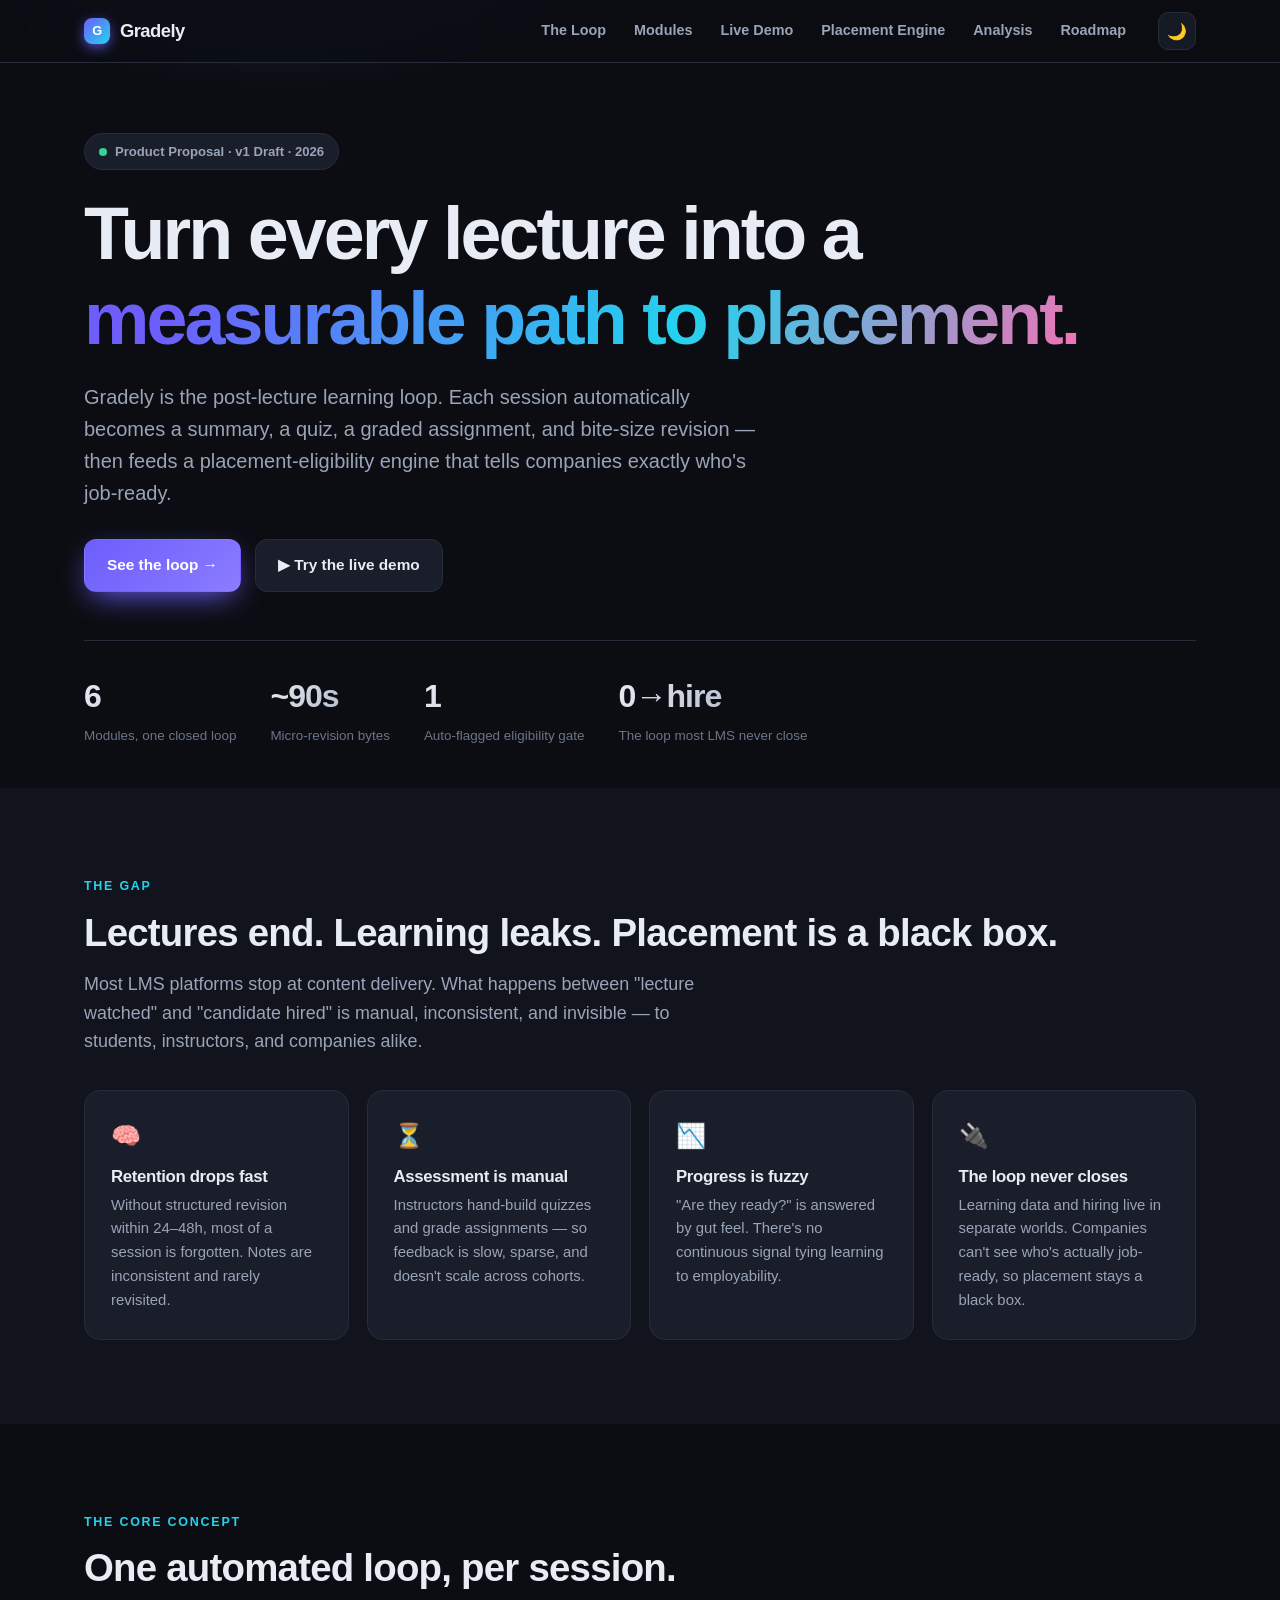
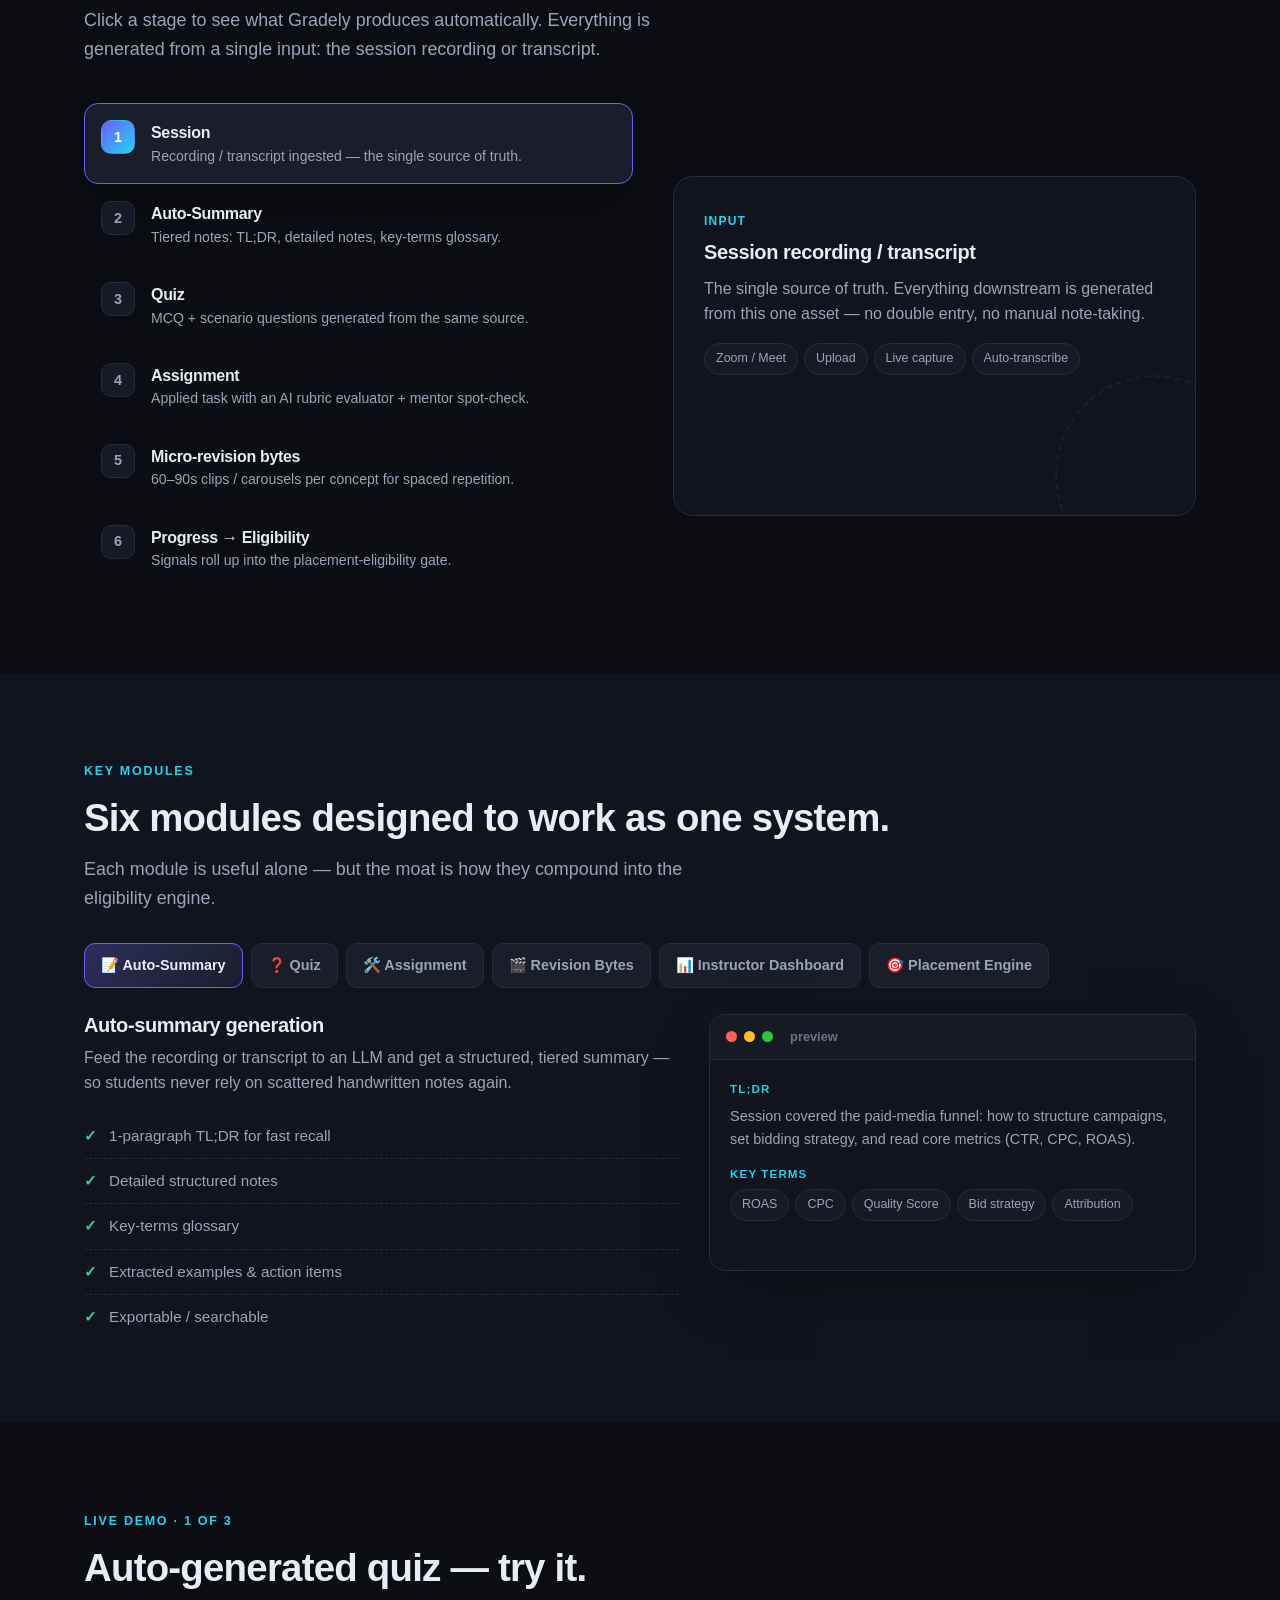
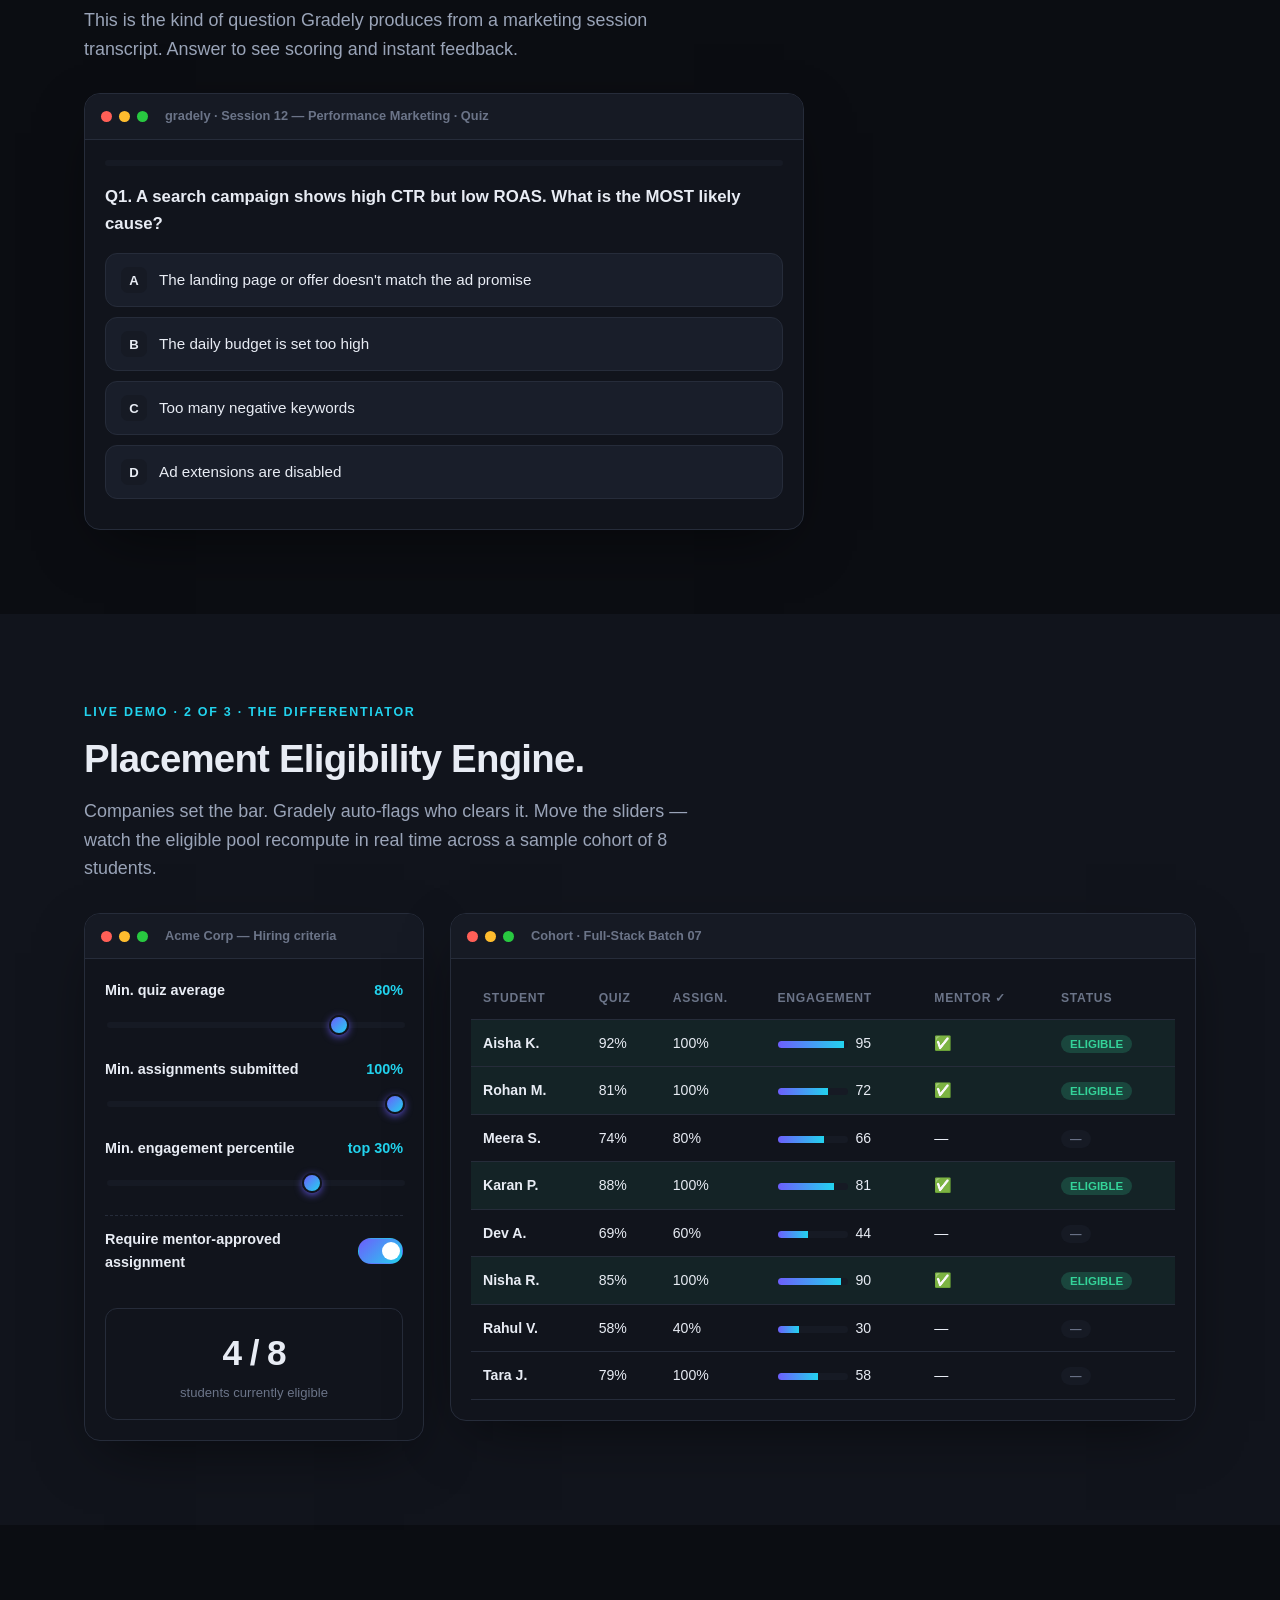
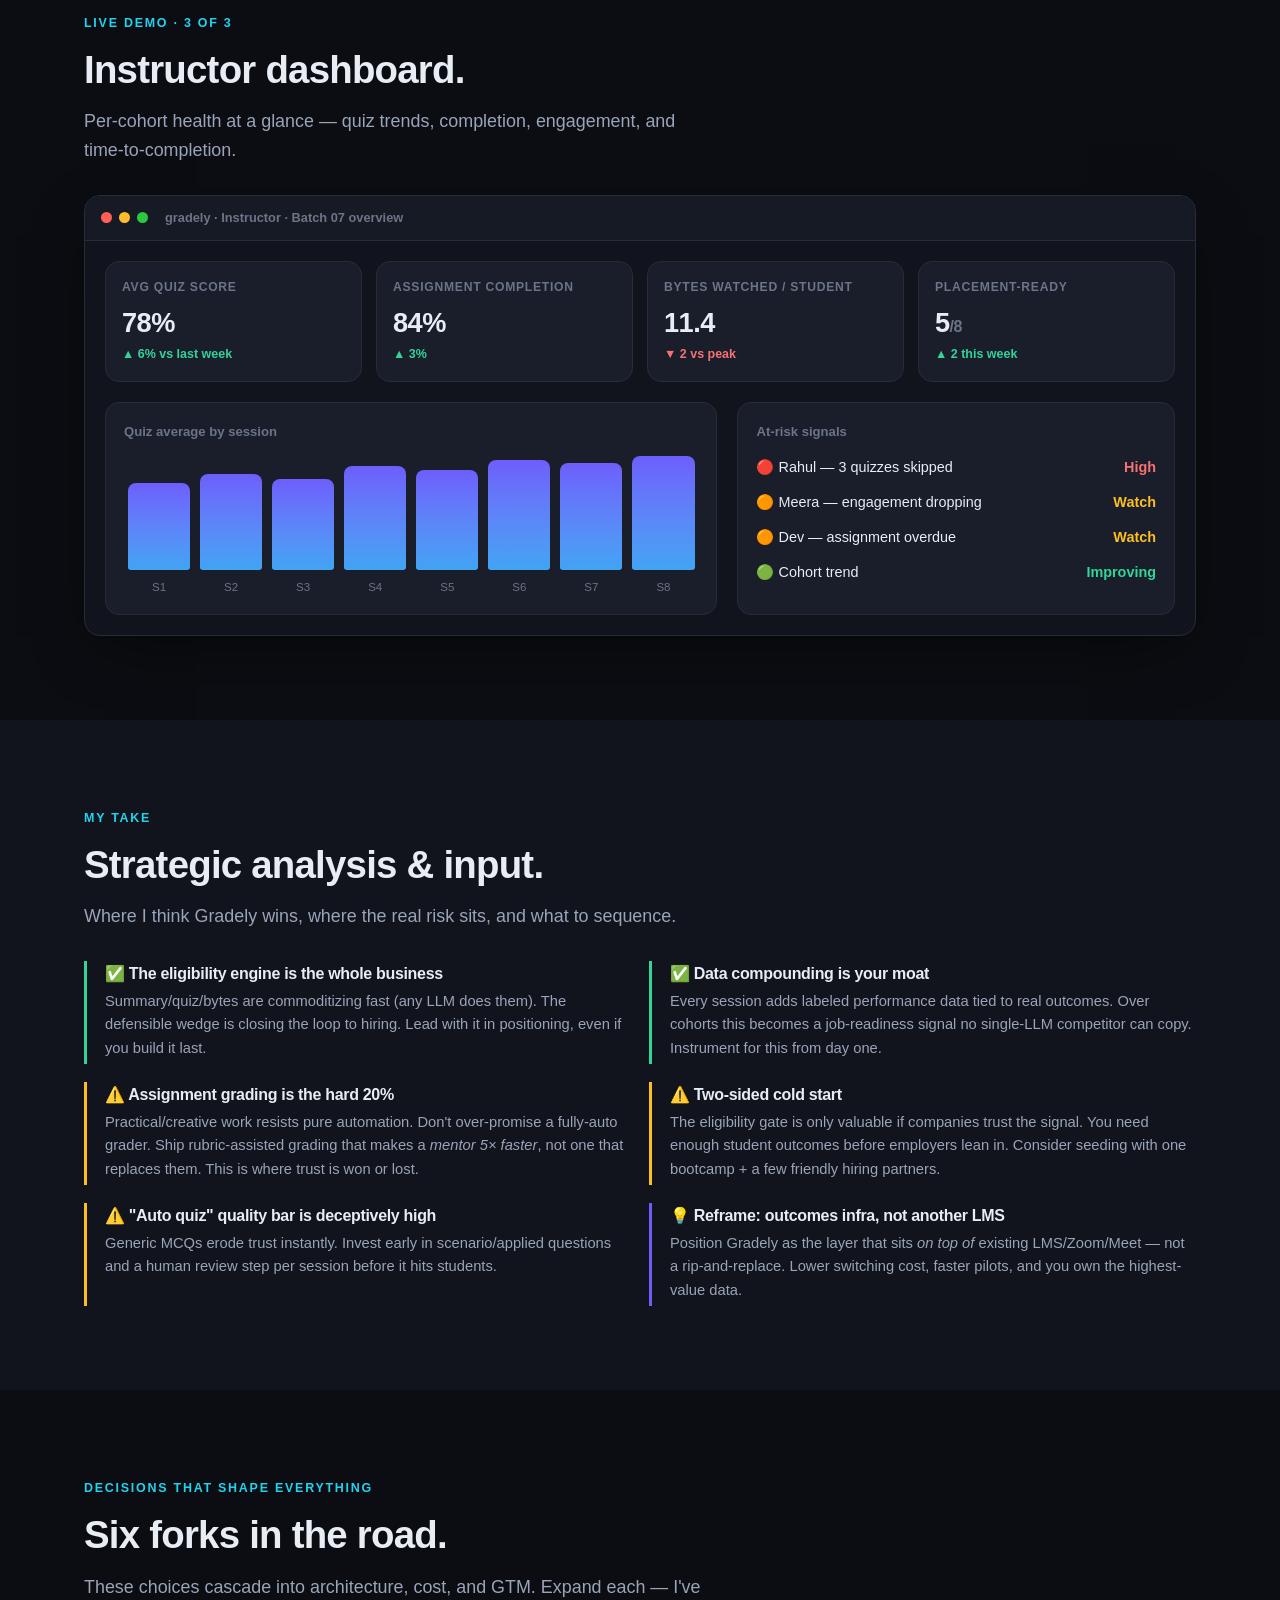
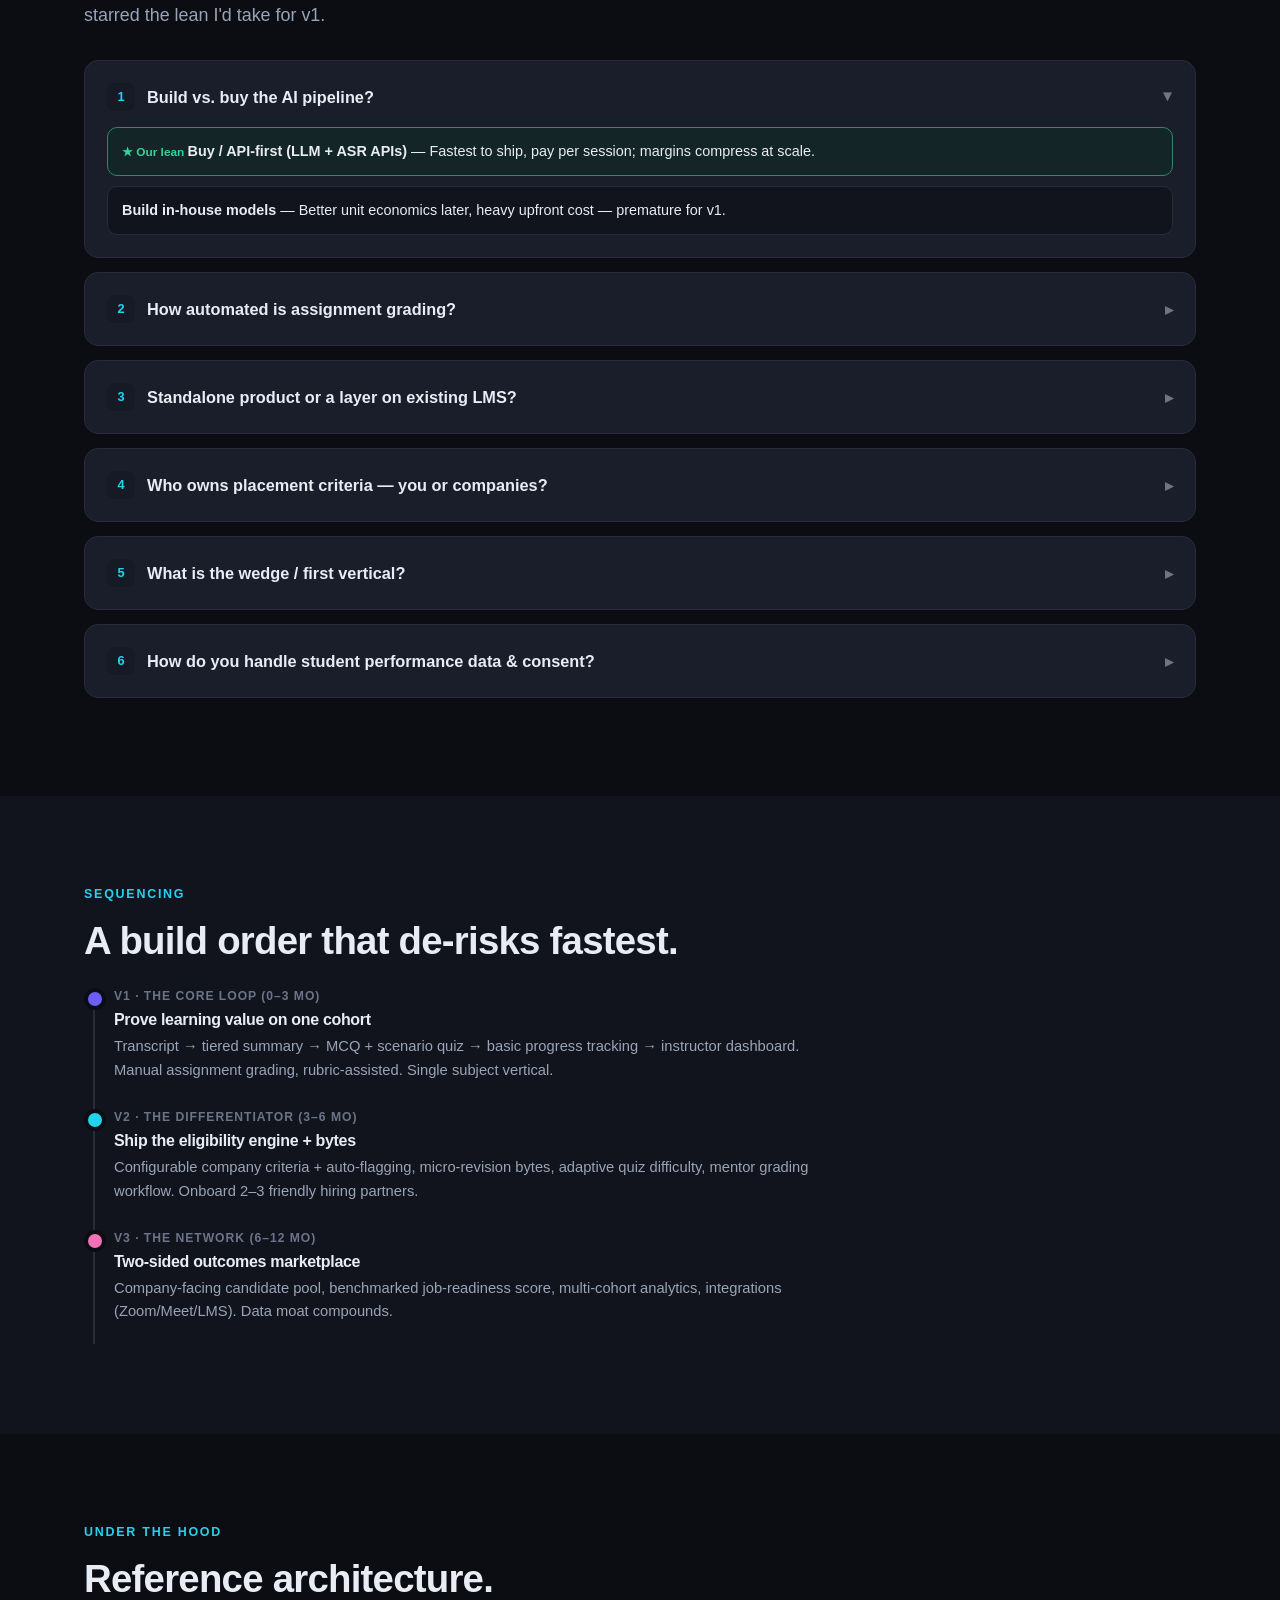
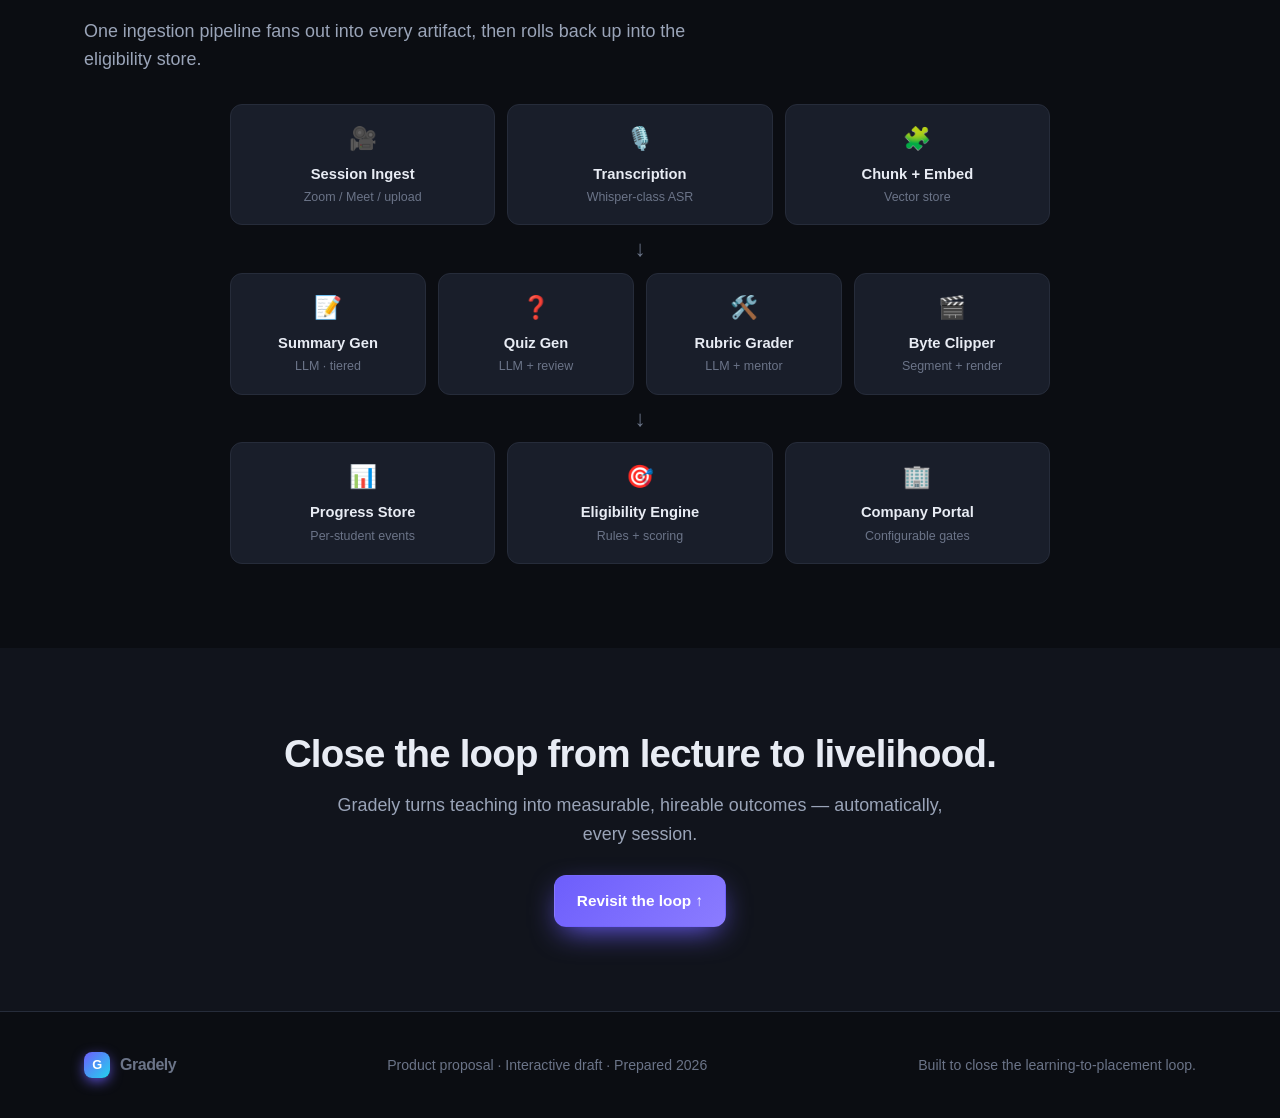
==== index.html @ b9d80d9d "Gradely interactive proposal" ====
<!DOCTYPE html>
<html lang="en" data-theme="dark">
<head>
<meta charset="UTF-8" />
<meta name="viewport" content="width=device-width, initial-scale=1.0" />
<title>Gradely — Proposal</title>
<meta name="description" content="Gradely: the post-lecture learning loop that closes the gap from lecture to placement." />
<style>
  :root {
    --bg: #0b0d12;
    --bg-2: #11141c;
    --bg-3: #161a24;
    --surface: #191e2a;
    --border: #262c3a;
    --text: #e8ecf4;
    --muted: #9aa4b8;
    --faint: #6b7488;
    --brand: #6d5efc;
    --brand-2: #22d3ee;
    --accent: #f471b5;
    --good: #34d399;
    --warn: #fbbf24;
    --bad: #f87171;
    --shadow: 0 20px 60px -20px rgba(0,0,0,.6);
    --radius: 16px;
    --maxw: 1160px;
  }
  [data-theme="light"] {
    --bg: #f6f7fb;
    --bg-2: #ffffff;
    --bg-3: #f0f2f8;
    --surface: #ffffff;
    --border: #e4e8f0;
    --text: #10131a;
    --muted: #55607a;
    --faint: #8a93a8;
    --shadow: 0 20px 50px -24px rgba(30,40,80,.25);
  }
  * { box-sizing: border-box; }
  html { scroll-behavior: smooth; }
  body {
    margin: 0;
    font-family: -apple-system, BlinkMacSystemFont, "Segoe UI", Inter, Roboto, Helvetica, Arial, sans-serif;
    background: var(--bg);
    color: var(--text);
    line-height: 1.6;
    -webkit-font-smoothing: antialiased;
    overflow-x: hidden;
  }
  a { color: inherit; }
  h1,h2,h3,h4 { line-height: 1.15; margin: 0 0 .4em; letter-spacing: -.02em; }
  h2 { font-size: clamp(1.6rem, 3.4vw, 2.4rem); }
  h3 { font-size: 1.25rem; }
  p { margin: 0 0 1rem; }
  .wrap { max-width: var(--maxw); margin: 0 auto; padding: 0 24px; }
  section { padding: 84px 0; position: relative; }
  .eyebrow {
    display: inline-block; font-size: .78rem; font-weight: 700; letter-spacing: .14em;
    text-transform: uppercase; color: var(--brand-2); margin-bottom: 14px;
  }
  .lede { color: var(--muted); font-size: 1.12rem; max-width: 62ch; }
  .grid { display: grid; gap: 20px; }

  /* NAV */
  nav {
    position: sticky; top: 0; z-index: 50;
    backdrop-filter: blur(14px);
    background: color-mix(in srgb, var(--bg) 78%, transparent);
    border-bottom: 1px solid var(--border);
  }
  .nav-inner { display: flex; align-items: center; gap: 20px; height: 62px; }
  .logo { display: flex; align-items: center; gap: 10px; font-weight: 800; font-size: 1.15rem; letter-spacing: -.03em; }
  .logo .dot { width: 26px; height: 26px; border-radius: 8px; background: linear-gradient(135deg, var(--brand), var(--brand-2)); box-shadow: 0 4px 14px -2px var(--brand); display:grid; place-items:center; color:#fff; font-size: .8rem; }
  .nav-links { display: flex; gap: 4px; margin-left: auto; }
  .nav-links a {
    text-decoration: none; color: var(--muted); font-size: .9rem; font-weight: 600;
    padding: 8px 12px; border-radius: 9px; transition: .18s;
  }
  .nav-links a:hover { color: var(--text); background: var(--bg-3); }
  .icon-btn {
    background: var(--bg-3); border: 1px solid var(--border); color: var(--text);
    width: 38px; height: 38px; border-radius: 10px; cursor: pointer; font-size: 1rem;
    display: grid; place-items: center; transition: .18s;
  }
  .icon-btn:hover { border-color: var(--brand); }
  @media (max-width: 860px){ .nav-links { display: none; } }

  /* HERO */
  .hero { padding-top: 70px; padding-bottom: 40px; overflow: hidden; }
  .hero-glow {
    position: absolute; inset: -30% 0 auto 0; height: 620px; z-index: 0; pointer-events: none;
    background:
      radial-gradient(600px 340px at 22% 20%, color-mix(in srgb, var(--brand) 34%, transparent), transparent 70%),
      radial-gradient(520px 320px at 82% 8%, color-mix(in srgb, var(--brand-2) 26%, transparent), transparent 70%);
    filter: blur(6px);
  }
  .hero .wrap { position: relative; z-index: 1; }
  .badge {
    display: inline-flex; align-items: center; gap: 8px; font-size: .82rem; font-weight: 600;
    color: var(--muted); background: var(--surface); border: 1px solid var(--border);
    padding: 7px 14px; border-radius: 999px; margin-bottom: 22px;
  }
  .badge .pulse { width: 8px; height: 8px; border-radius: 50%; background: var(--good); box-shadow: 0 0 0 0 var(--good); animation: pulse 2s infinite; }
  @keyframes pulse { 0%{box-shadow:0 0 0 0 color-mix(in srgb,var(--good) 70%,transparent)} 70%{box-shadow:0 0 0 8px transparent} 100%{box-shadow:0 0 0 0 transparent} }
  .hero h1 { font-size: clamp(2.5rem, 6.4vw, 4.6rem); font-weight: 850; letter-spacing: -.04em; margin-bottom: 20px; }
  .hero h1 .grad { background: linear-gradient(115deg, var(--brand) 10%, var(--brand-2) 60%, var(--accent)); -webkit-background-clip: text; background-clip: text; color: transparent; }
  .hero p.lede { font-size: 1.25rem; }
  .cta-row { display: flex; gap: 14px; flex-wrap: wrap; margin-top: 30px; }
  .btn {
    display: inline-flex; align-items: center; gap: 9px; text-decoration: none; cursor: pointer;
    font-weight: 700; font-size: .96rem; padding: 13px 22px; border-radius: 12px; border: 1px solid transparent; transition: .2s;
  }
  .btn-primary { background: linear-gradient(135deg, var(--brand), #8b7cff); color: #fff; box-shadow: 0 10px 30px -8px var(--brand); }
  .btn-primary:hover { transform: translateY(-2px); box-shadow: 0 16px 38px -8px var(--brand); }
  .btn-ghost { background: var(--surface); border-color: var(--border); color: var(--text); }
  .btn-ghost:hover { border-color: var(--brand); }
  .stat-row { display: flex; gap: 34px; flex-wrap: wrap; margin-top: 48px; padding-top: 30px; border-top: 1px solid var(--border); }
  .stat b { display: block; font-size: 2rem; font-weight: 800; letter-spacing: -.03em; background: linear-gradient(120deg,var(--text),var(--muted)); -webkit-background-clip:text; background-clip:text; color:transparent;}
  .stat span { color: var(--faint); font-size: .84rem; }

  /* PROBLEM */
  .cards { display: grid; grid-template-columns: repeat(auto-fit, minmax(250px,1fr)); gap: 18px; }
  .card {
    background: var(--surface); border: 1px solid var(--border); border-radius: var(--radius);
    padding: 26px; transition: .22s; position: relative;
  }
  .card:hover { transform: translateY(-4px); border-color: color-mix(in srgb,var(--brand) 50%, var(--border)); box-shadow: var(--shadow); }
  .card .ic { font-size: 1.5rem; margin-bottom: 12px; }
  .card h3 { font-size: 1.05rem; }
  .card p { color: var(--muted); font-size: .93rem; margin: 0; }

  /* LOOP */
  .loop-wrap { display: grid; grid-template-columns: 1.05fr 1fr; gap: 40px; align-items: center; }
  @media (max-width: 900px){ .loop-wrap { grid-template-columns: 1fr; } }
  .loop-stage {
    display: flex; gap: 16px; padding: 16px; border-radius: 14px; cursor: pointer;
    border: 1px solid transparent; transition: .2s; align-items: flex-start;
  }
  .loop-stage:hover { background: var(--bg-3); }
  .loop-stage.active { background: var(--surface); border-color: var(--brand); box-shadow: var(--shadow); }
  .loop-stage .num {
    flex: 0 0 auto; width: 34px; height: 34px; border-radius: 10px; display: grid; place-items: center;
    font-weight: 800; font-size: .9rem; background: var(--bg-3); border: 1px solid var(--border); color: var(--muted);
  }
  .loop-stage.active .num { background: linear-gradient(135deg,var(--brand),var(--brand-2)); color: #fff; border-color: transparent; }
  .loop-stage h4 { margin: 4px 0 2px; font-size: 1rem; }
  .loop-stage p { margin: 0; color: var(--muted); font-size: .88rem; }
  .loop-visual {
    background: var(--bg-2); border: 1px solid var(--border); border-radius: 20px; padding: 30px;
    min-height: 340px; position: relative; overflow: hidden;
  }
  .loop-detail { animation: fade .4s ease; }
  @keyframes fade { from { opacity: 0; transform: translateY(8px);} to {opacity:1; transform: none;} }
  .loop-detail .tag { font-size:.75rem; font-weight:700; letter-spacing:.1em; text-transform:uppercase; color: var(--brand-2); }
  .loop-detail h3 { margin: 8px 0 12px; }
  .chip { display:inline-block; font-size:.78rem; padding: 5px 11px; border-radius: 999px; background: var(--bg-3); border:1px solid var(--border); color: var(--muted); margin: 0 6px 6px 0; }
  .ring { position:absolute; right:-60px; bottom:-60px; width: 200px; height:200px; border-radius:50%; border: 2px dashed var(--border); opacity:.5;}

  /* MODULES tabs */
  .tabs { display: flex; flex-wrap: wrap; gap: 8px; margin-bottom: 26px; }
  .tab {
    padding: 10px 16px; border-radius: 11px; cursor: pointer; font-weight: 600; font-size: .9rem;
    background: var(--surface); border: 1px solid var(--border); color: var(--muted); transition: .18s; display:flex; gap:8px; align-items:center;
  }
  .tab:hover { color: var(--text); }
  .tab.active { background: linear-gradient(135deg, color-mix(in srgb,var(--brand) 24%, var(--surface)), var(--surface)); border-color: var(--brand); color: var(--text); }
  .tab-panel { display: none; animation: fade .35s ease; }
  .tab-panel.active { display: block; }
  .module-grid { display: grid; grid-template-columns: 1.1fr .9fr; gap: 30px; align-items: start; }
  @media (max-width: 880px){ .module-grid { grid-template-columns: 1fr; } }
  .feature-list { list-style: none; padding: 0; margin: 18px 0 0; }
  .feature-list li { display: flex; gap: 12px; padding: 10px 0; border-bottom: 1px dashed var(--border); color: var(--muted); font-size: .95rem; }
  .feature-list li:last-child { border-bottom: none; }
  .feature-list .ck { color: var(--good); font-weight: 800; }
  .pill-v2 { font-size:.68rem; font-weight:800; color: var(--warn); border:1px solid color-mix(in srgb,var(--warn) 50%,transparent); padding:1px 7px; border-radius: 999px; margin-left:6px; }

  /* Fake UI panels */
  .mock {
    background: var(--bg-2); border: 1px solid var(--border); border-radius: 16px; overflow: hidden; box-shadow: var(--shadow);
  }
  .mock-bar { display:flex; align-items:center; gap:7px; padding: 12px 16px; border-bottom: 1px solid var(--border); background: var(--bg-3); }
  .mock-bar i { width: 11px; height: 11px; border-radius: 50%; display:inline-block; }
  .mock-bar .t { margin-left: 10px; font-size:.8rem; color: var(--faint); font-weight:600; }
  .mock-body { padding: 20px; }

  /* QUIZ */
  .quiz-q { font-weight: 700; font-size: 1.05rem; margin-bottom: 16px; }
  .quiz-opt {
    display: flex; align-items: center; gap: 12px; padding: 13px 15px; border-radius: 12px;
    border: 1px solid var(--border); background: var(--surface); cursor: pointer; margin-bottom: 10px; transition: .16s; font-size:.95rem;
  }
  .quiz-opt:hover { border-color: var(--brand); }
  .quiz-opt .key { width: 26px; height: 26px; border-radius: 7px; display: grid; place-items: center; background: var(--bg-3); font-weight: 700; font-size: .82rem; flex:0 0 auto; }
  .quiz-opt.correct { border-color: var(--good); background: color-mix(in srgb,var(--good) 14%, var(--surface)); }
  .quiz-opt.wrong { border-color: var(--bad); background: color-mix(in srgb,var(--bad) 14%, var(--surface)); }
  .quiz-opt.correct .key { background: var(--good); color:#04140d; }
  .quiz-opt.wrong .key { background: var(--bad); color:#1a0505; }
  .quiz-feedback { margin-top: 14px; padding: 14px; border-radius: 12px; font-size:.9rem; display:none; }
  .quiz-feedback.show { display:block; }
  .quiz-progress { height: 6px; background: var(--bg-3); border-radius: 999px; overflow: hidden; margin-bottom: 18px; }
  .quiz-progress > div { height: 100%; background: linear-gradient(90deg,var(--brand),var(--brand-2)); width: 0; transition: width .5s; }

  /* SIMULATOR */
  .sim-grid { display: grid; grid-template-columns: 340px 1fr; gap: 26px; align-items: start; }
  @media (max-width: 880px){ .sim-grid { grid-template-columns: 1fr; } }
  .slider-row { margin-bottom: 22px; }
  .slider-row label { display:flex; justify-content: space-between; font-size:.9rem; font-weight:600; margin-bottom:8px; }
  .slider-row label b { color: var(--brand-2); }
  input[type=range]{ -webkit-appearance:none; width:100%; height:6px; border-radius:999px; background: var(--bg-3); outline:none; }
  input[type=range]::-webkit-slider-thumb{ -webkit-appearance:none; width:20px;height:20px;border-radius:50%; background: linear-gradient(135deg,var(--brand),var(--brand-2)); cursor:pointer; box-shadow: 0 2px 8px -1px var(--brand); border: 2px solid var(--bg-2);}
  .toggle-row { display:flex; align-items:center; justify-content: space-between; padding: 12px 0; border-top: 1px dashed var(--border); font-size:.9rem; font-weight:600;}
  .switch { position: relative; width: 46px; height: 26px; }
  .switch input { display:none; }
  .switch .track { position:absolute; inset:0; background: var(--bg-3); border:1px solid var(--border); border-radius: 999px; transition:.2s; cursor:pointer; }
  .switch .track::after { content:""; position:absolute; top:3px; left:3px; width:18px; height:18px; border-radius:50%; background: var(--faint); transition:.2s; }
  .switch input:checked + .track { background: linear-gradient(135deg,var(--brand),var(--brand-2)); border-color: transparent; }
  .switch input:checked + .track::after { transform: translateX(20px); background:#fff; }
  table.students { width:100%; border-collapse: collapse; font-size:.88rem; }
  table.students th { text-align:left; color: var(--faint); font-weight:600; font-size:.76rem; text-transform:uppercase; letter-spacing:.06em; padding: 10px 12px; border-bottom: 1px solid var(--border);}
  table.students td { padding: 12px; border-bottom: 1px solid var(--border); }
  table.students tr.eligible { background: color-mix(in srgb,var(--good) 8%, transparent); }
  .flag { font-size:.72rem; font-weight:800; padding: 3px 9px; border-radius: 999px; }
  .flag.yes { background: color-mix(in srgb,var(--good) 20%, transparent); color: var(--good); }
  .flag.no { background: var(--bg-3); color: var(--faint); }
  .mini-bar { height:7px; border-radius:999px; background: var(--bg-3); overflow:hidden; width: 70px; display:inline-block; vertical-align: middle; margin-right:8px;}
  .mini-bar > span { display:block; height:100%; background: linear-gradient(90deg,var(--brand),var(--brand-2)); }
  .sim-count { font-size: 2.2rem; font-weight: 850; letter-spacing:-.03em; }

  /* DASHBOARD */
  .kpi-row { display:grid; grid-template-columns: repeat(4,1fr); gap: 14px; margin-bottom: 20px; }
  @media (max-width:700px){ .kpi-row{ grid-template-columns: repeat(2,1fr);} }
  .kpi { background: var(--surface); border:1px solid var(--border); border-radius: 14px; padding: 16px; }
  .kpi .l { font-size:.76rem; color: var(--faint); text-transform:uppercase; letter-spacing:.06em; font-weight:600;}
  .kpi .v { font-size: 1.7rem; font-weight: 800; letter-spacing:-.02em; margin-top:4px;}
  .kpi .d { font-size:.78rem; font-weight:700; }
  .kpi .d.up { color: var(--good); } .kpi .d.down { color: var(--bad); }
  .bars { display:flex; align-items: flex-end; gap: 10px; height: 150px; padding: 10px 4px 0;}
  .bars .bcol { flex:1; display:flex; flex-direction:column; align-items:center; gap:8px; height:100%; justify-content:flex-end;}
  .bars .bcol .bar { width: 100%; border-radius: 8px 8px 3px 3px; background: linear-gradient(180deg,var(--brand),color-mix(in srgb,var(--brand-2) 60%,var(--brand))); transition: height 1s cubic-bezier(.2,.8,.2,1); min-height: 4px;}
  .bars .bcol small { color: var(--faint); font-size:.72rem; }

  /* ANALYSIS */
  .analysis-grid { display:grid; grid-template-columns: 1fr 1fr; gap: 18px; }
  @media (max-width: 780px){ .analysis-grid { grid-template-columns: 1fr; } }
  .anote { border-left: 3px solid var(--brand); padding: 4px 0 4px 18px; }
  .anote.warnb { border-color: var(--warn); }
  .anote.goodb { border-color: var(--good); }
  .anote h4 { font-size: 1rem; margin-bottom: 6px; }
  .anote p { color: var(--muted); font-size:.92rem; margin:0; }

  /* DECISIONS */
  .decision { background: var(--surface); border:1px solid var(--border); border-radius: 14px; padding: 22px; margin-bottom: 14px; }
  .decision summary { cursor: pointer; font-weight: 700; font-size: 1.02rem; list-style: none; display:flex; align-items:center; gap: 12px; }
  .decision summary::-webkit-details-marker { display:none; }
  .decision summary .qn { flex:0 0 auto; width:28px;height:28px;border-radius:8px; background: var(--bg-3); display:grid;place-items:center; font-size:.8rem; font-weight:800; color: var(--brand-2);}
  .decision summary .arr { margin-left:auto; color: var(--faint); transition:.2s; }
  .decision[open] summary .arr { transform: rotate(90deg); }
  .decision .opts { margin-top: 16px; display:grid; gap: 10px; }
  .decision .opt { padding: 12px 14px; border-radius: 10px; background: var(--bg-2); border:1px solid var(--border); font-size:.9rem; }
  .decision .opt b { color: var(--text); }
  .decision .rec { border-color: color-mix(in srgb,var(--good) 55%,var(--border)); background: color-mix(in srgb,var(--good) 9%, var(--bg-2)); }
  .decision .rec::before { content:"★ Our lean "; color: var(--good); font-weight:800; font-size:.74rem; }

  /* ROADMAP */
  .timeline { position: relative; padding-left: 30px; }
  .timeline::before { content:""; position:absolute; left: 9px; top: 6px; bottom: 6px; width: 2px; background: var(--border); }
  .tl-item { position: relative; margin-bottom: 26px; }
  .tl-item::before { content:""; position:absolute; left: -26px; top: 5px; width: 14px; height: 14px; border-radius: 50%; background: var(--brand); box-shadow: 0 0 0 4px var(--bg); }
  .tl-item.v2::before { background: var(--brand-2); }
  .tl-item.v3::before { background: var(--accent); }
  .tl-item .ph { font-size:.76rem; font-weight:800; letter-spacing:.08em; text-transform:uppercase; color: var(--faint); }
  .tl-item h4 { margin: 4px 0 6px; }
  .tl-item p { color: var(--muted); font-size:.92rem; margin:0; }

  /* ARCH */
  .arch { display:grid; grid-template-columns: repeat(auto-fit,minmax(150px,1fr)); gap: 12px; }
  .arch-node { background: var(--surface); border:1px solid var(--border); border-radius: 12px; padding: 16px; text-align:center; font-size:.86rem; }
  .arch-node .ai { font-size: 1.4rem; display:block; margin-bottom: 6px; }
  .arch-node b { display:block; font-size:.92rem; }
  .arch-node span { color: var(--faint); font-size:.78rem; }
  .flow-arrow { text-align:center; color: var(--faint); font-size: 1.4rem; margin: 6px 0; }

  footer { border-top: 1px solid var(--border); padding: 40px 0; color: var(--faint); font-size:.88rem; }
  .foot-inner { display:flex; justify-content: space-between; gap: 20px; flex-wrap: wrap; align-items:center; }

  .section-alt { background: var(--bg-2); }
  .reveal { opacity: 0; transform: translateY(24px); transition: .7s cubic-bezier(.2,.7,.2,1); }
  .reveal.in { opacity: 1; transform: none; }
</style>
</head>
<body>

<nav>
  <div class="wrap nav-inner">
    <div class="logo"><span class="dot">G</span> Gradely</div>
    <div class="nav-links">
      <a href="#loop">The Loop</a>
      <a href="#modules">Modules</a>
      <a href="#quiz">Live Demo</a>
      <a href="#placement">Placement Engine</a>
      <a href="#analysis">Analysis</a>
      <a href="#roadmap">Roadmap</a>
    </div>
    <button class="icon-btn" id="themeBtn" title="Toggle theme">🌙</button>
  </div>
</nav>

<!-- HERO -->
<header class="hero">
  <div class="hero-glow"></div>
  <div class="wrap">
    <span class="badge"><span class="pulse"></span> Product Proposal · v1 Draft · 2026</span>
    <h1>Turn every lecture into a<br><span class="grad">measurable path to placement.</span></h1>
    <p class="lede">Gradely is the post-lecture learning loop. Each session automatically becomes a summary, a quiz, a graded assignment, and bite-size revision — then feeds a placement-eligibility engine that tells companies exactly who's job-ready.</p>
    <div class="cta-row">
      <a href="#loop" class="btn btn-primary">See the loop →</a>
      <a href="#quiz" class="btn btn-ghost">▶ Try the live demo</a>
    </div>
    <div class="stat-row">
      <div class="stat"><b>6</b><span>Modules, one closed loop</span></div>
      <div class="stat"><b>~90s</b><span>Micro-revision bytes</span></div>
      <div class="stat"><b>1</b><span>Auto-flagged eligibility gate</span></div>
      <div class="stat"><b>0→hire</b><span>The loop most LMS never close</span></div>
    </div>
  </div>
</header>

<!-- PROBLEM -->
<section id="problem" class="section-alt">
  <div class="wrap">
    <span class="eyebrow reveal">The gap</span>
    <h2 class="reveal">Lectures end. Learning leaks. Placement is a black box.</h2>
    <p class="lede reveal" style="margin-bottom:34px">Most LMS platforms stop at content delivery. What happens between "lecture watched" and "candidate hired" is manual, inconsistent, and invisible — to students, instructors, and companies alike.</p>
    <div class="cards">
      <div class="card reveal"><div class="ic">🧠</div><h3>Retention drops fast</h3><p>Without structured revision within 24–48h, most of a session is forgotten. Notes are inconsistent and rarely revisited.</p></div>
      <div class="card reveal"><div class="ic">⏳</div><h3>Assessment is manual</h3><p>Instructors hand-build quizzes and grade assignments — so feedback is slow, sparse, and doesn't scale across cohorts.</p></div>
      <div class="card reveal"><div class="ic">📉</div><h3>Progress is fuzzy</h3><p>"Are they ready?" is answered by gut feel. There's no continuous signal tying learning to employability.</p></div>
      <div class="card reveal"><div class="ic">🔌</div><h3>The loop never closes</h3><p>Learning data and hiring live in separate worlds. Companies can't see who's actually job-ready, so placement stays a black box.</p></div>
    </div>
  </div>
</section>

<!-- LOOP -->
<section id="loop">
  <div class="wrap">
    <span class="eyebrow reveal">The core concept</span>
    <h2 class="reveal">One automated loop, per session.</h2>
    <p class="lede reveal" style="margin-bottom:40px">Click a stage to see what Gradely produces automatically. Everything is generated from a single input: the session recording or transcript.</p>
    <div class="loop-wrap">
      <div class="reveal">
        <div class="loop-stage active" data-stage="0">
          <div class="num">1</div><div><h4>Session</h4><p>Recording / transcript ingested — the single source of truth.</p></div>
        </div>
        <div class="loop-stage" data-stage="1">
          <div class="num">2</div><div><h4>Auto-Summary</h4><p>Tiered notes: TL;DR, detailed notes, key-terms glossary.</p></div>
        </div>
        <div class="loop-stage" data-stage="2">
          <div class="num">3</div><div><h4>Quiz</h4><p>MCQ + scenario questions generated from the same source.</p></div>
        </div>
        <div class="loop-stage" data-stage="3">
          <div class="num">4</div><div><h4>Assignment</h4><p>Applied task with an AI rubric evaluator + mentor spot-check.</p></div>
        </div>
        <div class="loop-stage" data-stage="4">
          <div class="num">5</div><div><h4>Micro-revision bytes</h4><p>60–90s clips / carousels per concept for spaced repetition.</p></div>
        </div>
        <div class="loop-stage" data-stage="5">
          <div class="num">6</div><div><h4>Progress → Eligibility</h4><p>Signals roll up into the placement-eligibility gate.</p></div>
        </div>
      </div>
      <div class="loop-visual reveal">
        <div class="ring"></div>
        <div id="loopDetail"></div>
      </div>
    </div>
  </div>
</section>

<!-- MODULES -->
<section id="modules" class="section-alt">
  <div class="wrap">
    <span class="eyebrow reveal">Key modules</span>
    <h2 class="reveal">Six modules designed to work as one system.</h2>
    <p class="lede reveal" style="margin-bottom:30px">Each module is useful alone — but the moat is how they compound into the eligibility engine.</p>
    <div class="tabs reveal" id="moduleTabs">
      <div class="tab active" data-tab="0">📝 Auto-Summary</div>
      <div class="tab" data-tab="1">❓ Quiz</div>
      <div class="tab" data-tab="2">🛠️ Assignment</div>
      <div class="tab" data-tab="3">🎬 Revision Bytes</div>
      <div class="tab" data-tab="4">📊 Instructor Dashboard</div>
      <div class="tab" data-tab="5">🎯 Placement Engine</div>
    </div>
    <div id="modulePanels"></div>
  </div>
</section>

<!-- QUIZ DEMO -->
<section id="quiz">
  <div class="wrap">
    <span class="eyebrow reveal">Live demo · 1 of 3</span>
    <h2 class="reveal">Auto-generated quiz — try it.</h2>
    <p class="lede reveal" style="margin-bottom:30px">This is the kind of question Gradely produces from a marketing session transcript. Answer to see scoring and instant feedback.</p>
    <div style="max-width:720px" class="reveal">
      <div class="mock">
        <div class="mock-bar"><i style="background:#ff5f57"></i><i style="background:#febc2e"></i><i style="background:#28c840"></i><span class="t">gradely · Session 12 — Performance Marketing · Quiz</span></div>
        <div class="mock-body">
          <div class="quiz-progress"><div id="quizBar"></div></div>
          <div id="quizHost"></div>
        </div>
      </div>
    </div>
  </div>
</section>

<!-- PLACEMENT SIMULATOR -->
<section id="placement" class="section-alt">
  <div class="wrap">
    <span class="eyebrow reveal">Live demo · 2 of 3 · The differentiator</span>
    <h2 class="reveal">Placement Eligibility Engine.</h2>
    <p class="lede reveal" style="margin-bottom:30px">Companies set the bar. Gradely auto-flags who clears it. Move the sliders — watch the eligible pool recompute in real time across a sample cohort of 8 students.</p>
    <div class="sim-grid">
      <div class="mock reveal">
        <div class="mock-bar"><i style="background:#ff5f57"></i><i style="background:#febc2e"></i><i style="background:#28c840"></i><span class="t">Acme Corp — Hiring criteria</span></div>
        <div class="mock-body">
          <div class="slider-row">
            <label>Min. quiz average <b><span id="vQuiz">80</span>%</b></label>
            <input type="range" id="sQuiz" min="0" max="100" value="80">
          </div>
          <div class="slider-row">
            <label>Min. assignments submitted <b><span id="vAssign">100</span>%</b></label>
            <input type="range" id="sAssign" min="0" max="100" value="100" step="10">
          </div>
          <div class="slider-row">
            <label>Min. engagement percentile <b>top <span id="vEng">30</span>%</b></label>
            <input type="range" id="sEng" min="0" max="100" value="70">
          </div>
          <div class="toggle-row">
            <span>Require mentor-approved assignment</span>
            <label class="switch"><input type="checkbox" id="sMentor" checked><span class="track"></span></label>
          </div>
          <div style="margin-top:22px; text-align:center; background:var(--bg-2); border:1px solid var(--border); border-radius:12px; padding:16px;">
            <div class="sim-count"><span id="simN">0</span> / 8</div>
            <div style="color:var(--faint); font-size:.82rem;">students currently eligible</div>
          </div>
        </div>
      </div>
      <div class="mock reveal">
        <div class="mock-bar"><i style="background:#ff5f57"></i><i style="background:#febc2e"></i><i style="background:#28c840"></i><span class="t">Cohort · Full-Stack Batch 07</span></div>
        <div class="mock-body" style="overflow-x:auto;">
          <table class="students">
            <thead><tr><th>Student</th><th>Quiz</th><th>Assign.</th><th>Engagement</th><th>Mentor ✓</th><th>Status</th></tr></thead>
            <tbody id="studentRows"></tbody>
          </table>
        </div>
      </div>
    </div>
  </div>
</section>

<!-- DASHBOARD DEMO -->
<section id="dashboard">
  <div class="wrap">
    <span class="eyebrow reveal">Live demo · 3 of 3</span>
    <h2 class="reveal">Instructor dashboard.</h2>
    <p class="lede reveal" style="margin-bottom:30px">Per-cohort health at a glance — quiz trends, completion, engagement, and time-to-completion.</p>
    <div class="mock reveal">
      <div class="mock-bar"><i style="background:#ff5f57"></i><i style="background:#febc2e"></i><i style="background:#28c840"></i><span class="t">gradely · Instructor · Batch 07 overview</span></div>
      <div class="mock-body">
        <div class="kpi-row">
          <div class="kpi"><div class="l">Avg quiz score</div><div class="v">78%</div><div class="d up">▲ 6% vs last week</div></div>
          <div class="kpi"><div class="l">Assignment completion</div><div class="v">84%</div><div class="d up">▲ 3%</div></div>
          <div class="kpi"><div class="l">Bytes watched / student</div><div class="v">11.4</div><div class="d down">▼ 2 vs peak</div></div>
          <div class="kpi"><div class="l">Placement-ready</div><div class="v">5<span style="font-size:1rem;color:var(--faint)">/8</span></div><div class="d up">▲ 2 this week</div></div>
        </div>
        <div style="display:grid;grid-template-columns:1.4fr 1fr;gap:20px" id="dashLower">
          <div style="background:var(--surface);border:1px solid var(--border);border-radius:14px;padding:18px;">
            <div style="font-size:.82rem;color:var(--faint);font-weight:600;margin-bottom:4px;">Quiz average by session</div>
            <div class="bars" id="dashBars"></div>
          </div>
          <div style="background:var(--surface);border:1px solid var(--border);border-radius:14px;padding:18px;">
            <div style="font-size:.82rem;color:var(--faint);font-weight:600;margin-bottom:14px;">At-risk signals</div>
            <div style="display:flex;flex-direction:column;gap:12px;font-size:.9rem;">
              <div style="display:flex;justify-content:space-between;"><span>🔴 Rahul — 3 quizzes skipped</span><span style="color:var(--bad);font-weight:700;">High</span></div>
              <div style="display:flex;justify-content:space-between;"><span>🟠 Meera — engagement dropping</span><span style="color:var(--warn);font-weight:700;">Watch</span></div>
              <div style="display:flex;justify-content:space-between;"><span>🟠 Dev — assignment overdue</span><span style="color:var(--warn);font-weight:700;">Watch</span></div>
              <div style="display:flex;justify-content:space-between;"><span>🟢 Cohort trend</span><span style="color:var(--good);font-weight:700;">Improving</span></div>
            </div>
          </div>
        </div>
      </div>
    </div>
  </div>
</section>

<!-- ANALYSIS -->
<section id="analysis" class="section-alt">
  <div class="wrap">
    <span class="eyebrow reveal">My take</span>
    <h2 class="reveal">Strategic analysis &amp; input.</h2>
    <p class="lede reveal" style="margin-bottom:30px">Where I think Gradely wins, where the real risk sits, and what to sequence.</p>
    <div class="analysis-grid">
      <div class="anote goodb reveal"><h4>✅ The eligibility engine is the whole business</h4><p>Summary/quiz/bytes are commoditizing fast (any LLM does them). The defensible wedge is closing the loop to hiring. Lead with it in positioning, even if you build it last.</p></div>
      <div class="anote goodb reveal"><h4>✅ Data compounding is your moat</h4><p>Every session adds labeled performance data tied to real outcomes. Over cohorts this becomes a job-readiness signal no single-LLM competitor can copy. Instrument for this from day one.</p></div>
      <div class="anote warnb reveal"><h4>⚠️ Assignment grading is the hard 20%</h4><p>Practical/creative work resists pure automation. Don't over-promise a fully-auto grader. Ship rubric-assisted grading that makes a <em>mentor 5× faster</em>, not one that replaces them. This is where trust is won or lost.</p></div>
      <div class="anote warnb reveal"><h4>⚠️ Two-sided cold start</h4><p>The eligibility gate is only valuable if companies trust the signal. You need enough student outcomes before employers lean in. Consider seeding with one bootcamp + a few friendly hiring partners.</p></div>
      <div class="anote warnb reveal"><h4>⚠️ "Auto quiz" quality bar is deceptively high</h4><p>Generic MCQs erode trust instantly. Invest early in scenario/applied questions and a human review step per session before it hits students.</p></div>
      <div class="anote reveal"><h4>💡 Reframe: outcomes infra, not another LMS</h4><p>Position Gradely as the layer that sits <em>on top of</em> existing LMS/Zoom/Meet — not a rip-and-replace. Lower switching cost, faster pilots, and you own the highest-value data.</p></div>
    </div>
  </div>
</section>

<!-- DECISIONS -->
<section id="decisions">
  <div class="wrap">
    <span class="eyebrow reveal">Decisions that shape everything</span>
    <h2 class="reveal">Six forks in the road.</h2>
    <p class="lede reveal" style="margin-bottom:30px">These choices cascade into architecture, cost, and GTM. Expand each — I've starred the lean I'd take for v1.</p>
    <div id="decisionHost"></div>
  </div>
</section>

<!-- ROADMAP -->
<section id="roadmap" class="section-alt">
  <div class="wrap">
    <span class="eyebrow reveal">Sequencing</span>
    <h2 class="reveal">A build order that de-risks fastest.</h2>
    <div class="grid reveal" style="max-width:760px; margin-top:24px;">
      <div class="timeline">
        <div class="tl-item"><div class="ph">V1 · The core loop (0–3 mo)</div><h4>Prove learning value on one cohort</h4><p>Transcript → tiered summary → MCQ + scenario quiz → basic progress tracking → instructor dashboard. Manual assignment grading, rubric-assisted. Single subject vertical.</p></div>
        <div class="tl-item v2"><div class="ph">V2 · The differentiator (3–6 mo)</div><h4>Ship the eligibility engine + bytes</h4><p>Configurable company criteria + auto-flagging, micro-revision bytes, adaptive quiz difficulty, mentor grading workflow. Onboard 2–3 friendly hiring partners.</p></div>
        <div class="tl-item v3"><div class="ph">V3 · The network (6–12 mo)</div><h4>Two-sided outcomes marketplace</h4><p>Company-facing candidate pool, benchmarked job-readiness score, multi-cohort analytics, integrations (Zoom/Meet/LMS). Data moat compounds.</p></div>
      </div>
    </div>
  </div>
</section>

<!-- ARCH -->
<section id="arch">
  <div class="wrap">
    <span class="eyebrow reveal">Under the hood</span>
    <h2 class="reveal">Reference architecture.</h2>
    <p class="lede reveal" style="margin-bottom:30px">One ingestion pipeline fans out into every artifact, then rolls back up into the eligibility store.</p>
    <div class="reveal" style="max-width:820px;margin:0 auto;">
      <div class="arch">
        <div class="arch-node"><span class="ai">🎥</span><b>Session Ingest</b><span>Zoom / Meet / upload</span></div>
        <div class="arch-node"><span class="ai">🎙️</span><b>Transcription</b><span>Whisper-class ASR</span></div>
        <div class="arch-node"><span class="ai">🧩</span><b>Chunk + Embed</b><span>Vector store</span></div>
      </div>
      <div class="flow-arrow">↓</div>
      <div class="arch">
        <div class="arch-node"><span class="ai">📝</span><b>Summary Gen</b><span>LLM · tiered</span></div>
        <div class="arch-node"><span class="ai">❓</span><b>Quiz Gen</b><span>LLM + review</span></div>
        <div class="arch-node"><span class="ai">🛠️</span><b>Rubric Grader</b><span>LLM + mentor</span></div>
        <div class="arch-node"><span class="ai">🎬</span><b>Byte Clipper</b><span>Segment + render</span></div>
      </div>
      <div class="flow-arrow">↓</div>
      <div class="arch">
        <div class="arch-node"><span class="ai">📊</span><b>Progress Store</b><span>Per-student events</span></div>
        <div class="arch-node"><span class="ai">🎯</span><b>Eligibility Engine</b><span>Rules + scoring</span></div>
        <div class="arch-node"><span class="ai">🏢</span><b>Company Portal</b><span>Configurable gates</span></div>
      </div>
    </div>
  </div>
</section>

<!-- CTA -->
<section class="section-alt" style="text-align:center;">
  <div class="wrap reveal">
    <h2>Close the loop from lecture to livelihood.</h2>
    <p class="lede" style="margin:0 auto 26px;">Gradely turns teaching into measurable, hireable outcomes — automatically, every session.</p>
    <a href="#loop" class="btn btn-primary">Revisit the loop ↑</a>
  </div>
</section>

<footer>
  <div class="wrap foot-inner">
    <div class="logo" style="font-size:1rem;"><span class="dot">G</span> Gradely</div>
    <div>Product proposal · Interactive draft · Prepared 2026</div>
    <div>Built to close the learning-to-placement loop.</div>
  </div>
</footer>

<script>
/* ---------- THEME ---------- */
const themeBtn = document.getElementById('themeBtn');
themeBtn.addEventListener('click', () => {
  const cur = document.documentElement.getAttribute('data-theme');
  const next = cur === 'dark' ? 'light' : 'dark';
  document.documentElement.setAttribute('data-theme', next);
  themeBtn.textContent = next === 'dark' ? '🌙' : '☀️';
});

/* ---------- LOOP DETAIL ---------- */
const loopData = [
  {tag:'Input', h:'Session recording / transcript', d:'The single source of truth. Everything downstream is generated from this one asset — no double entry, no manual note-taking.', chips:['Zoom / Meet','Upload','Live capture','Auto-transcribe']},
  {tag:'Module 1', h:'Tiered auto-summary', d:'A 1-paragraph TL;DR for quick recall, detailed structured notes for study, and a key-terms glossary — plus extracted examples and action items.', chips:['TL;DR','Detailed notes','Key terms','Action items','Examples used']},
  {tag:'Module 2', h:'Automated quiz', d:'MCQs and scenario-based questions drawn from the same transcript. Scenario questions matter most for practical subjects. Adaptive difficulty in v2.', chips:['MCQ','Scenario','Instant scoring','Adaptive · v2']},
  {tag:'Module 3', h:'Practical assignment', d:'An applied task ("draft a Google Ads campaign", "audit this site\'s SEO"), scored by an AI rubric evaluator with mentor spot-checks for creative work.', chips:['Rubric AI','Mentor review','Applied task','Feedback']},
  {tag:'Module 4', h:'Micro-revision bytes', d:'Auto-clipped 60–90s revision videos or carousel text bytes per key concept — built for spaced repetition and mobile.', chips:['60–90s clips','Carousels','Spaced repetition','Mobile-first']},
  {tag:'Modules 5 + 6', h:'Progress → Placement gate', d:'Signals from quizzes, assignments, and engagement roll up per student and cohort — then feed a company-configurable eligibility engine that auto-flags who\'s job-ready.', chips:['Progress tracking','Cohort analytics','Eligibility rules','Auto-flag']},
];
const loopDetail = document.getElementById('loopDetail');
function renderLoop(i){
  const d = loopData[i];
  loopDetail.innerHTML = `<div class="loop-detail"><span class="tag">${d.tag}</span><h3>${d.h}</h3><p style="color:var(--muted)">${d.d}</p><div style="margin-top:14px">${d.chips.map(c=>`<span class="chip">${c}</span>`).join('')}</div></div>`;
}
document.querySelectorAll('.loop-stage').forEach(s=>{
  s.addEventListener('click',()=>{
    document.querySelectorAll('.loop-stage').forEach(x=>x.classList.remove('active'));
    s.classList.add('active');
    renderLoop(+s.dataset.stage);
  });
});
renderLoop(0);

/* ---------- MODULES ---------- */
const modules = [
  {title:'Auto-summary generation', desc:'Feed the recording or transcript to an LLM and get a structured, tiered summary — so students never rely on scattered handwritten notes again.',
   feats:['1-paragraph TL;DR for fast recall','Detailed structured notes','Key-terms glossary','Extracted examples & action items','Exportable / searchable'], v2:[]},
  {title:'Automated quiz', desc:'Generated from the same transcript — MCQs plus scenario-based questions that test applied understanding, not just recall.',
   feats:['Multiple-choice questions','Scenario-based questions','Instant scoring & explanations','Per-question difficulty tags'], v2:['Adaptive difficulty from past performance']},
  {title:'Practical assignment', desc:'The hardest to automate — "practical" means applied, evaluative work. Gradely assists the grader rather than replacing them.',
   feats:['Applied task briefs per session','Rubric-based AI evaluator','Mentor / human spot-checks','Structured feedback to student'], v2:['Peer review workflows','Auto-plagiarism / AI-use signals']},
  {title:'Lecture short bytes', desc:'Auto-clipped 60–90s revision videos or carousel text bytes per key concept — engineered for spaced repetition on mobile.',
   feats:['Concept-level 60–90s clips','Carousel-style text bytes','Spaced-repetition scheduling','Mobile-first revision feed'], v2:['Auto re-recorded narration','Personalized revision queue']},
  {title:'Instructor dashboard', desc:'Per-student and per-cohort visibility — the operating view instructors actually run their week from.',
   feats:['Quiz scores per student & cohort','Assignment completion & quality','Engagement (bytes watched)','Time-to-completion trends','At-risk student flags'], v2:['Predictive drop-off alerts']},
  {title:'Placement eligibility engine', desc:'The differentiator. Company-side configurable criteria that auto-flag eligible students — closing the loop from learning to hiring.',
   feats:['Company-configurable criteria','Quiz / assignment / engagement gates','Automatic eligibility flagging','Cohort → candidate pipeline'], v2:['Benchmarked job-readiness score','Employer candidate portal']},
];
const panelHost = document.getElementById('modulePanels');
panelHost.innerHTML = modules.map((m,i)=>`
  <div class="tab-panel ${i===0?'active':''}" data-panel="${i}">
    <div class="module-grid">
      <div>
        <h3>${m.title}</h3>
        <p style="color:var(--muted)">${m.desc}</p>
        <ul class="feature-list">
          ${m.feats.map(f=>`<li><span class="ck">✓</span> ${f}</li>`).join('')}
          ${m.v2.map(f=>`<li><span class="ck" style="color:var(--warn)">✦</span> ${f}<span class="pill-v2">v2</span></li>`).join('')}
        </ul>
      </div>
      <div class="mock">
        <div class="mock-bar"><i style="background:#ff5f57"></i><i style="background:#febc2e"></i><i style="background:#28c840"></i><span class="t">preview</span></div>
        <div class="mock-body" style="min-height:210px;color:var(--muted);font-size:.9rem;">${modulePreview(i)}</div>
      </div>
    </div>
  </div>`).join('');

function modulePreview(i){
  switch(i){
    case 0: return `<div style="font-size:.72rem;font-weight:800;letter-spacing:.1em;color:var(--brand-2)">TL;DR</div><p style="margin:6px 0 14px">Session covered the paid-media funnel: how to structure campaigns, set bidding strategy, and read core metrics (CTR, CPC, ROAS).</p><div style="font-size:.72rem;font-weight:800;letter-spacing:.1em;color:var(--brand-2)">KEY TERMS</div><div style="margin-top:6px">${['ROAS','CPC','Quality Score','Bid strategy','Attribution'].map(t=>`<span class="chip">${t}</span>`).join('')}</div>`;
    case 1: return `<div style="font-weight:700;margin-bottom:10px">Scenario Q</div><p style="margin:0 0 12px">A campaign has high CTR but low ROAS. What's the most likely issue?</p>${['Landing page / offer mismatch','Bid too low','Wrong ad schedule'].map((o,k)=>`<div class="quiz-opt" style="cursor:default"><span class="key">${'ABC'[k]}</span>${o}</div>`).join('')}`;
    case 2: return `<div style="font-weight:700;margin-bottom:6px">Assignment</div><p style="margin:0 0 12px">Draft a search campaign for a D2C coffee brand, ₹50k/mo budget.</p><div style="font-size:.78rem;color:var(--faint);margin-bottom:6px">RUBRIC (AI-scored)</div>${[['Audience & keywords','8/10'],['Budget allocation','7/10'],['Ad copy quality','mentor ✓']].map(r=>`<div style="display:flex;justify-content:space-between;padding:7px 0;border-bottom:1px dashed var(--border)"><span>${r[0]}</span><b style="color:var(--good)">${r[1]}</b></div>`).join('')}`;
    case 3: return `<div style="display:flex;gap:12px;flex-wrap:wrap">${['ROAS in 90s','Bidding basics','Reading CTR','Attribution 101'].map(t=>`<div style="flex:1 1 40%;min-width:120px;background:var(--bg-3);border:1px solid var(--border);border-radius:12px;padding:16px;text-align:center"><div style="font-size:1.6rem">▶</div><div style="font-size:.82rem;margin-top:6px">${t}</div><div style="font-size:.7rem;color:var(--faint)">0:${60+Math.floor(Math.random()*30)}</div></div>`).join('')}`;
    case 4: return `<div style="display:flex;justify-content:space-between;margin-bottom:12px"><span style="font-weight:700">Batch 07</span><span style="color:var(--good);font-weight:700">78% avg</span></div>${[['Aisha',92],['Rohan',71],['Meera',58],['Karan',84]].map(s=>`<div style="display:flex;align-items:center;gap:10px;margin-bottom:10px"><span style="width:60px;font-size:.85rem">${s[0]}</span><span class="mini-bar" style="flex:1;width:auto"><span style="width:${s[1]}%"></span></span><b style="font-size:.82rem">${s[1]}%</b></div>`).join('')}`;
    case 5: return `<div style="text-align:center;padding:14px 0"><div style="font-size:.78rem;color:var(--faint)">Acme Corp gate</div><div style="font-size:2rem;font-weight:850;margin:6px 0">5 <span style="font-size:1rem;color:var(--faint)">of 8 eligible</span></div><div style="margin-top:8px">${['80%+ quiz','All assignments','Top 30% engagement'].map(t=>`<span class="chip">${t}</span>`).join('')}</div></div>`;
  }
}
document.querySelectorAll('#moduleTabs .tab').forEach(t=>{
  t.addEventListener('click',()=>{
    document.querySelectorAll('#moduleTabs .tab').forEach(x=>x.classList.remove('active'));
    document.querySelectorAll('.tab-panel').forEach(x=>x.classList.remove('active'));
    t.classList.add('active');
    document.querySelector(`.tab-panel[data-panel="${t.dataset.tab}"]`).classList.add('active');
  });
});

/* ---------- QUIZ DEMO ---------- */
const quiz = [
  {q:'A search campaign shows high CTR but low ROAS. What is the MOST likely cause?',
   opts:['The landing page or offer doesn\'t match the ad promise','The daily budget is set too high','Too many negative keywords','Ad extensions are disabled'],
   correct:0, why:'High CTR means the ad is compelling, but low ROAS means clicks aren\'t converting — almost always a landing-page / offer mismatch downstream of the click.'},
  {q:'Which metric best tells you how efficiently ad spend turns into revenue?',
   opts:['CTR (click-through rate)','ROAS (return on ad spend)','Impressions','Quality Score'],
   correct:1, why:'ROAS = revenue ÷ ad spend, the direct efficiency measure. CTR and impressions are upper-funnel signals only.'},
  {q:'For a brand-new product with no conversion data, the safest starting bid strategy is:',
   opts:['Target ROAS from day one','Maximize conversions with no data','Manual CPC / max clicks to gather data first','Pause all bidding'],
   correct:2, why:'Automated value-based strategies need conversion data to learn. Start manual/max-clicks to gather signal, then switch to Target ROAS.'},
];
let qIndex=0, qScore=0;
const quizHost=document.getElementById('quizHost'), quizBar=document.getElementById('quizBar');
function renderQuiz(){
  if(qIndex>=quiz.length){
    const pct=Math.round(qScore/quiz.length*100);
    quizBar.style.width='100%';
    quizHost.innerHTML=`<div style="text-align:center;padding:20px 0">
      <div style="font-size:3rem">${pct>=67?'🎉':'📚'}</div>
      <h3 style="margin:10px 0 4px">You scored ${qScore}/${quiz.length} · ${pct}%</h3>
      <p style="color:var(--muted)">In Gradely this score, plus scenario reasoning, feeds straight into your progress profile and the placement gate.</p>
      <button class="btn btn-ghost" id="qRetry" style="margin-top:10px">↻ Retry</button></div>`;
    document.getElementById('qRetry').onclick=()=>{qIndex=0;qScore=0;renderQuiz();};
    return;
  }
  const item=quiz[qIndex];
  quizBar.style.width=(qIndex/quiz.length*100)+'%';
  quizHost.innerHTML=`<div class="quiz-q">Q${qIndex+1}. ${item.q}</div>
    <div id="opts">${item.opts.map((o,k)=>`<div class="quiz-opt" data-k="${k}"><span class="key">${'ABCD'[k]}</span>${o}</div>`).join('')}</div>
    <div class="quiz-feedback" id="qfb"></div>`;
  quizHost.querySelectorAll('.quiz-opt').forEach(opt=>{
    opt.addEventListener('click',()=>{
      if(quizHost.dataset.answered)return;
      quizHost.dataset.answered='1';
      const k=+opt.dataset.k;
      const correct=item.correct;
      quizHost.querySelectorAll('.quiz-opt').forEach(o=>{
        if(+o.dataset.k===correct)o.classList.add('correct');
        else if(+o.dataset.k===k)o.classList.add('wrong');
      });
      if(k===correct)qScore++;
      const fb=document.getElementById('qfb');
      fb.className='quiz-feedback show';
      fb.style.background = k===correct?'color-mix(in srgb,var(--good) 14%,transparent)':'color-mix(in srgb,var(--bad) 12%,transparent)';
      fb.innerHTML=`<b>${k===correct?'✓ Correct.':'✗ Not quite.'}</b> ${item.why} <div style="margin-top:12px"><button class="btn btn-primary" id="qNext" style="padding:9px 18px">${qIndex===quiz.length-1?'See results →':'Next question →'}</button></div>`;
      document.getElementById('qNext').onclick=()=>{qIndex++;delete quizHost.dataset.answered;renderQuiz();};
    });
  });
}
renderQuiz();

/* ---------- PLACEMENT SIMULATOR ---------- */
const students=[
  {n:'Aisha K.',quiz:92,assign:100,eng:95,mentor:true},
  {n:'Rohan M.',quiz:81,assign:100,eng:72,mentor:true},
  {n:'Meera S.',quiz:74,assign:80,eng:66,mentor:false},
  {n:'Karan P.',quiz:88,assign:100,eng:81,mentor:true},
  {n:'Dev A.',quiz:69,assign:60,eng:44,mentor:false},
  {n:'Nisha R.',quiz:85,assign:100,eng:90,mentor:true},
  {n:'Rahul V.',quiz:58,assign:40,eng:30,mentor:false},
  {n:'Tara J.',quiz:79,assign:100,eng:58,mentor:false},
];
const els={quiz:document.getElementById('sQuiz'),assign:document.getElementById('sAssign'),eng:document.getElementById('sEng'),mentor:document.getElementById('sMentor')};
const vals={quiz:document.getElementById('vQuiz'),assign:document.getElementById('vAssign'),eng:document.getElementById('vEng')};
const rowsHost=document.getElementById('studentRows'), simN=document.getElementById('simN');
function evalSim(){
  const q=+els.quiz.value, a=+els.assign.value, e=+els.eng.value, m=els.mentor.checked;
  vals.quiz.textContent=q; vals.assign.textContent=a;
  vals.eng.textContent=100-e; // "top X%" — higher slider = stricter
  let count=0;
  rowsHost.innerHTML=students.map(s=>{
    const ok = s.quiz>=q && s.assign>=a && s.eng>=e && (!m || s.mentor);
    if(ok)count++;
    return `<tr class="${ok?'eligible':''}">
      <td><b>${s.n}</b></td>
      <td>${s.quiz}%</td>
      <td>${s.assign}%</td>
      <td><span class="mini-bar"><span style="width:${s.eng}%"></span></span>${s.eng}</td>
      <td>${s.mentor?'✅':'—'}</td>
      <td><span class="flag ${ok?'yes':'no'}">${ok?'ELIGIBLE':'—'}</span></td>
    </tr>`;
  }).join('');
  simN.textContent=count;
}
Object.values(els).forEach(el=>el.addEventListener('input',evalSim));
evalSim();

/* ---------- DASHBOARD BARS ---------- */
const barData=[62,68,65,74,71,78,76,82];
const barsHost=document.getElementById('dashBars');
barsHost.innerHTML=barData.map((v,i)=>`<div class="bcol"><div class="bar" data-h="${v}" style="height:0"></div><small>S${i+1}</small></div>`).join('');

/* ---------- DECISIONS ---------- */
const decisions=[
  {q:'Build vs. buy the AI pipeline?',
   opts:[['Buy / API-first (LLM + ASR APIs)','Fastest to ship, pay per session; margins compress at scale.',true],['Build in-house models','Better unit economics later, heavy upfront cost — premature for v1.',false]]},
  {q:'How automated is assignment grading?',
   opts:[['Rubric-assisted, mentor-in-the-loop','Trustworthy for practical work; makes mentors 5× faster.',true],['Fully automated AI grading','Scales but risks trust collapse on creative/applied tasks.',false]]},
  {q:'Standalone product or a layer on existing LMS?',
   opts:[['Layer on top of Zoom/Meet/LMS','Low switching cost, faster pilots, you still own the data.',true],['Full rip-and-replace LMS','Bigger surface area, slower sales, higher build cost.',false]]},
  {q:'Who owns placement criteria — you or companies?',
   opts:[['Company-configurable gates','Flexible, defensible, and the true differentiator.',true],['One fixed Gradely standard','Simpler but rigid; won\'t fit varied hiring bars.',false]]},
  {q:'What is the wedge / first vertical?',
   opts:[['One practical vertical (e.g. digital marketing)','Deep, credible, scenario quizzes shine; easier hiring partners.',true],['Horizontal, all subjects at once','Thin everywhere, weak signal, hard to prove outcomes.',false]]},
  {q:'How do you handle student performance data & consent?',
   opts:[['Explicit opt-in before sharing with employers','Builds trust, keeps you compliant, protects the moat.',true],['Auto-share all data by default','Faster funnel but a privacy & trust liability.',false]]},
];
document.getElementById('decisionHost').innerHTML=decisions.map((d,i)=>`
  <details class="decision reveal" ${i===0?'open':''}>
    <summary><span class="qn">${i+1}</span> ${d.q} <span class="arr">▸</span></summary>
    <div class="opts">
      ${d.opts.map(o=>`<div class="opt ${o[2]?'rec':''}"><b>${o[0]}</b> — ${o[1]}</div>`).join('')}
    </div>
  </details>`).join('');

/* ---------- REVEAL ON SCROLL + BARS ---------- */
const io=new IntersectionObserver((entries)=>{
  entries.forEach(e=>{
    if(e.isIntersecting){
      e.target.classList.add('in');
      if(e.target.id==='dashboard'){
        barsHost.querySelectorAll('.bar').forEach(b=>{b.style.height=b.dataset.h+'%';});
      }
      io.unobserve(e.target);
    }
  });
},{threshold:.12});
document.querySelectorAll('.reveal').forEach(el=>io.observe(el));
io.observe(document.getElementById('dashboard'));
</script>
</body>
</html>
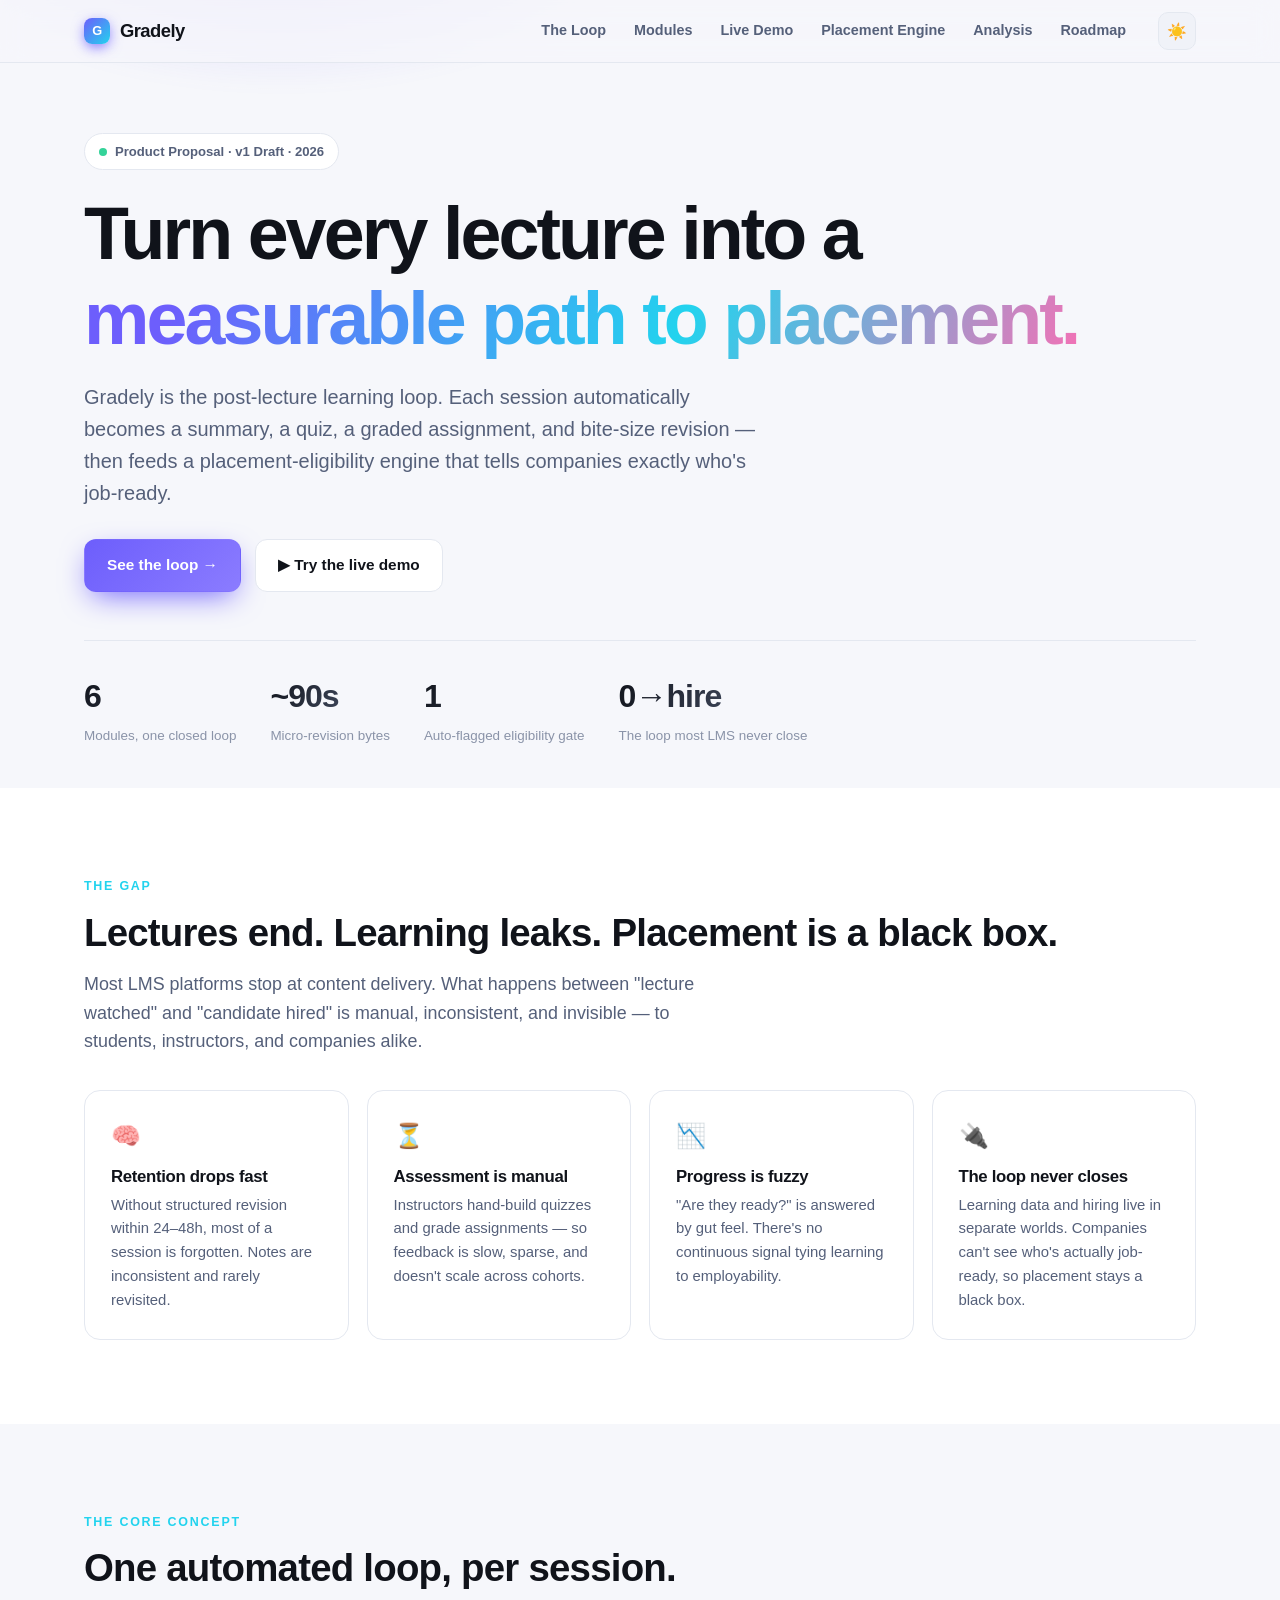
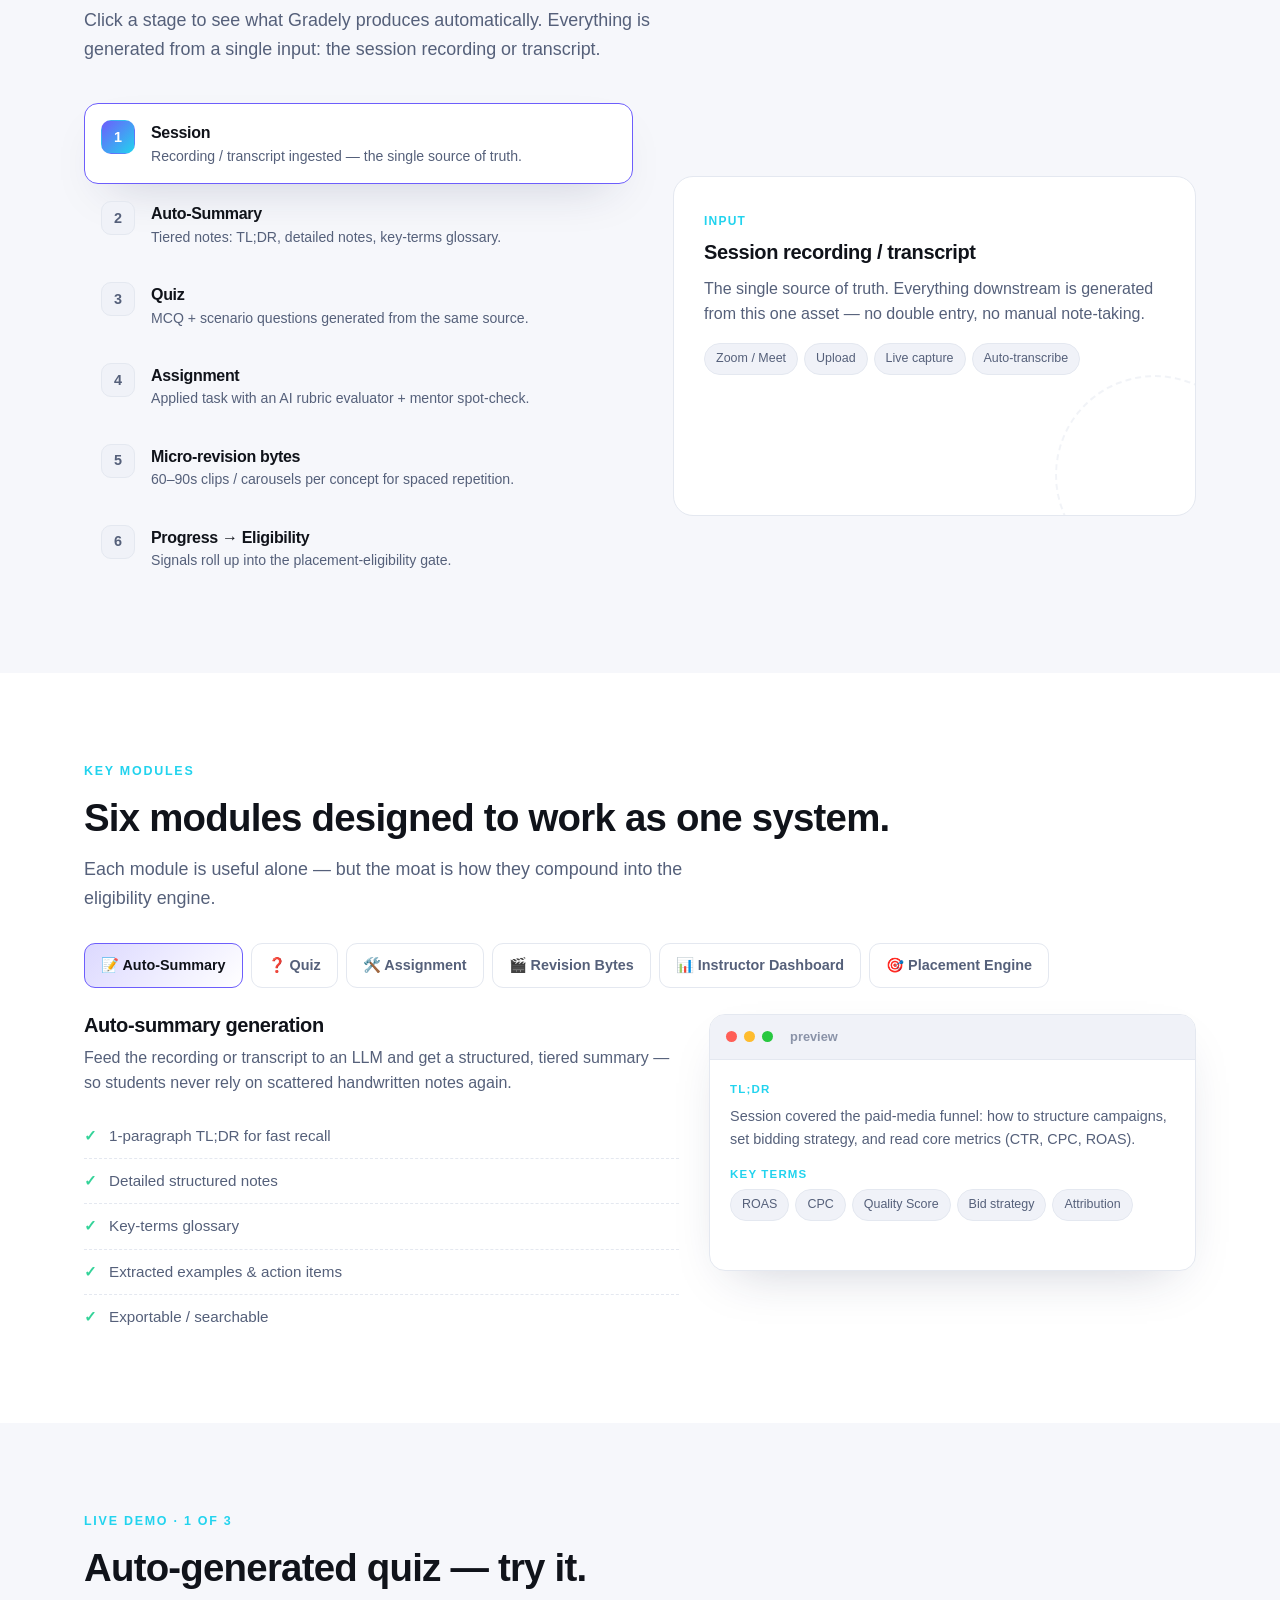
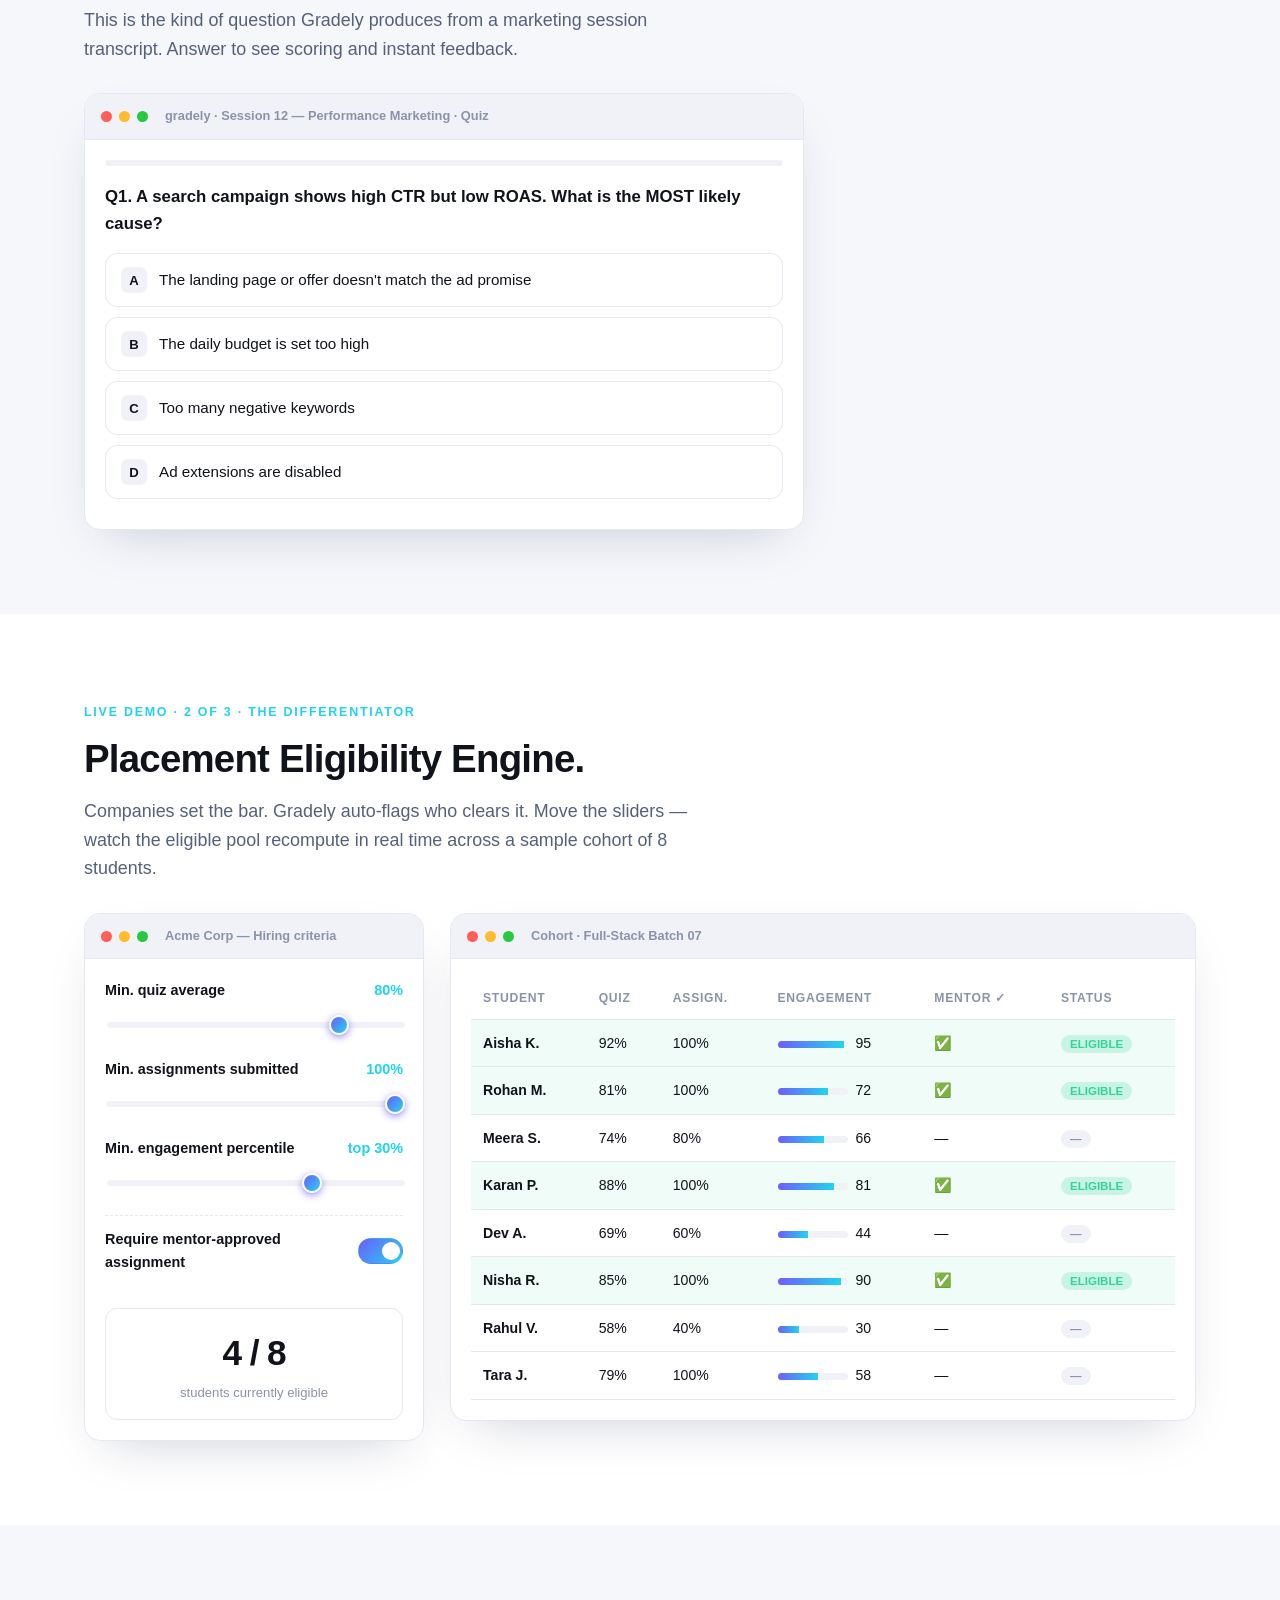
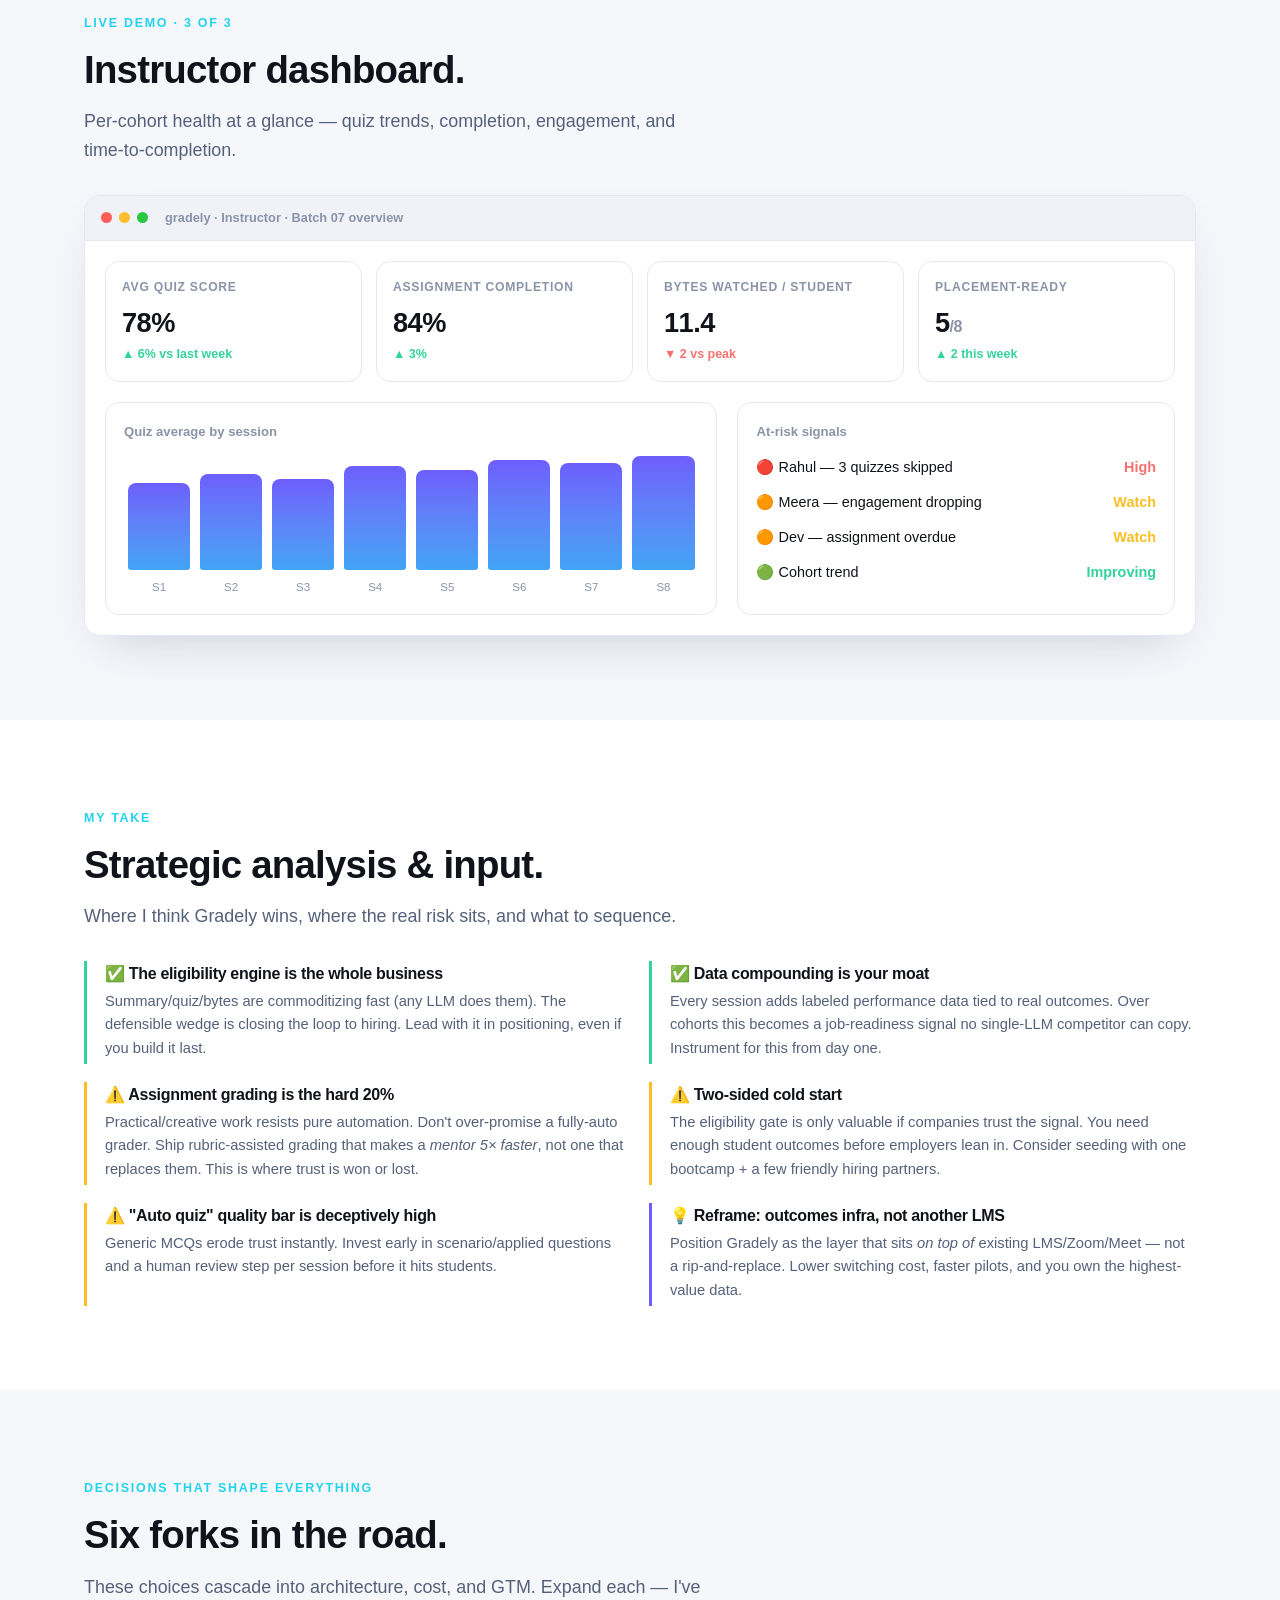
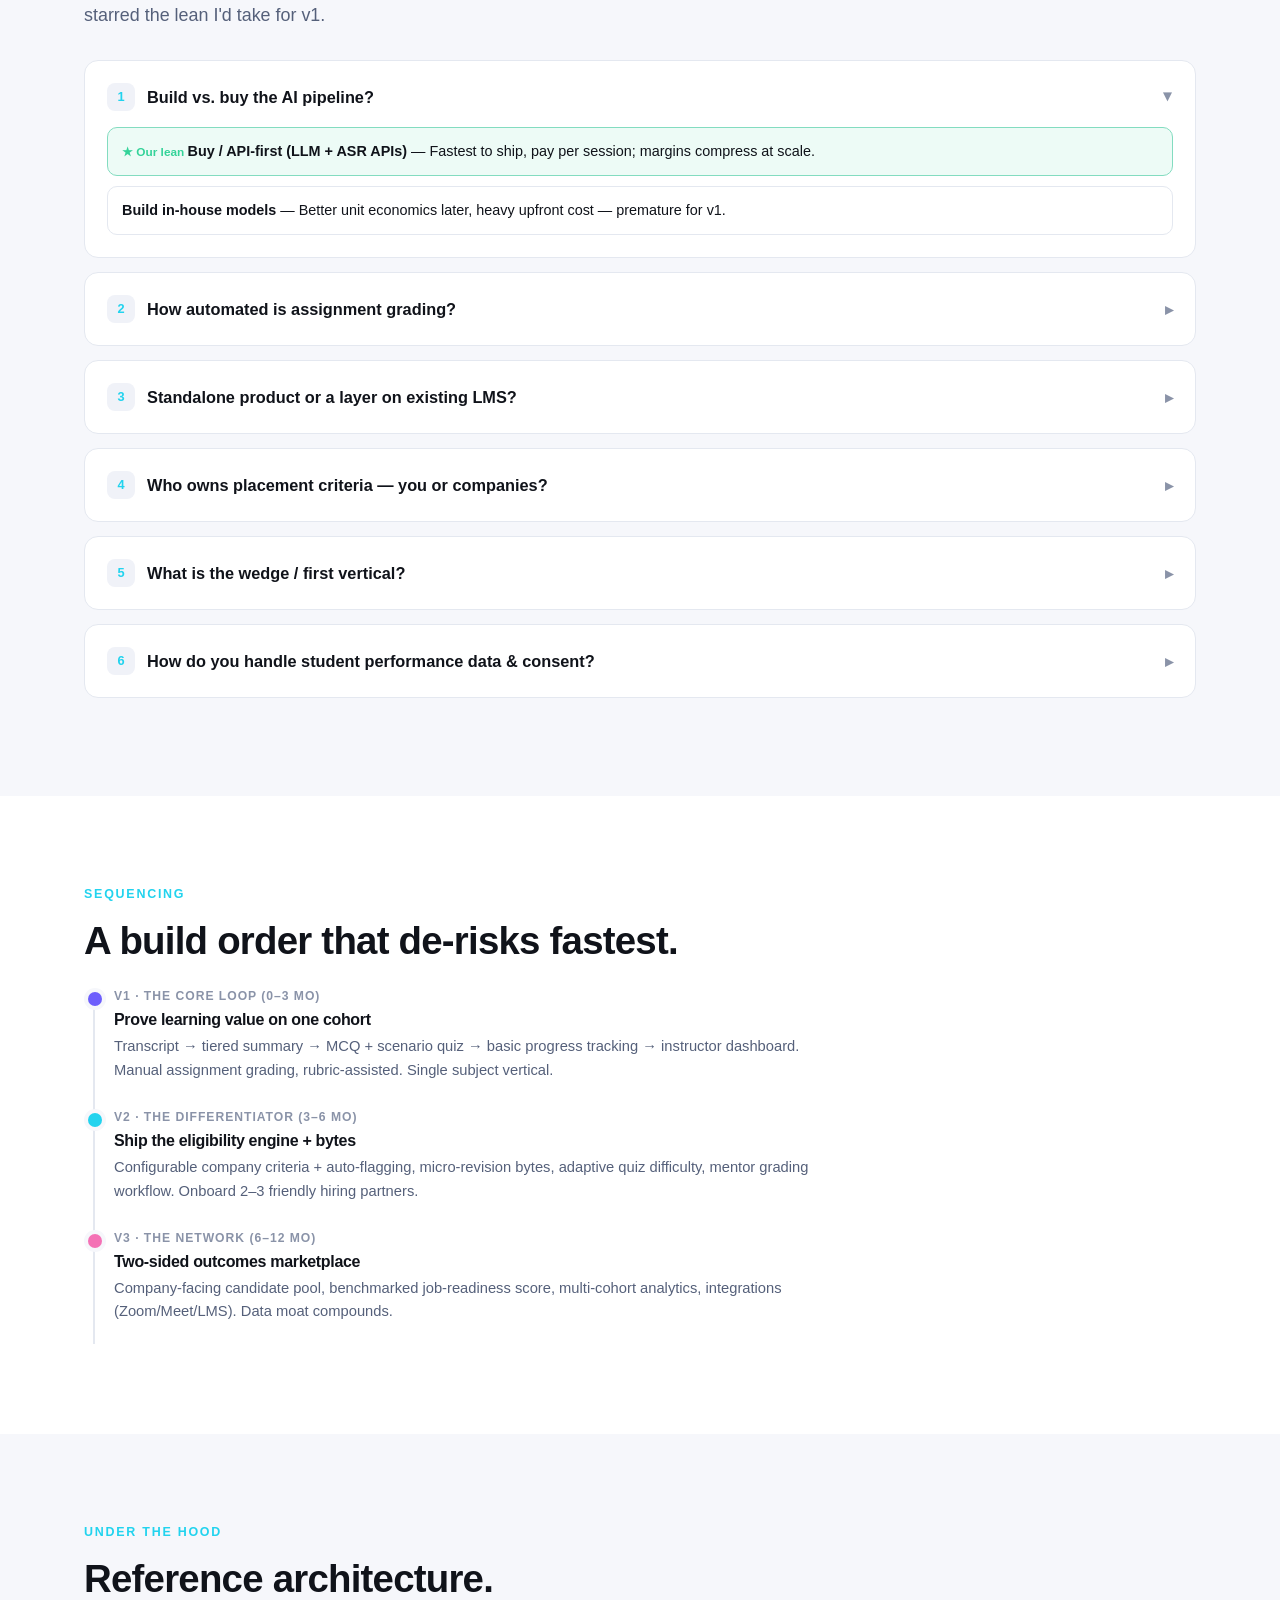
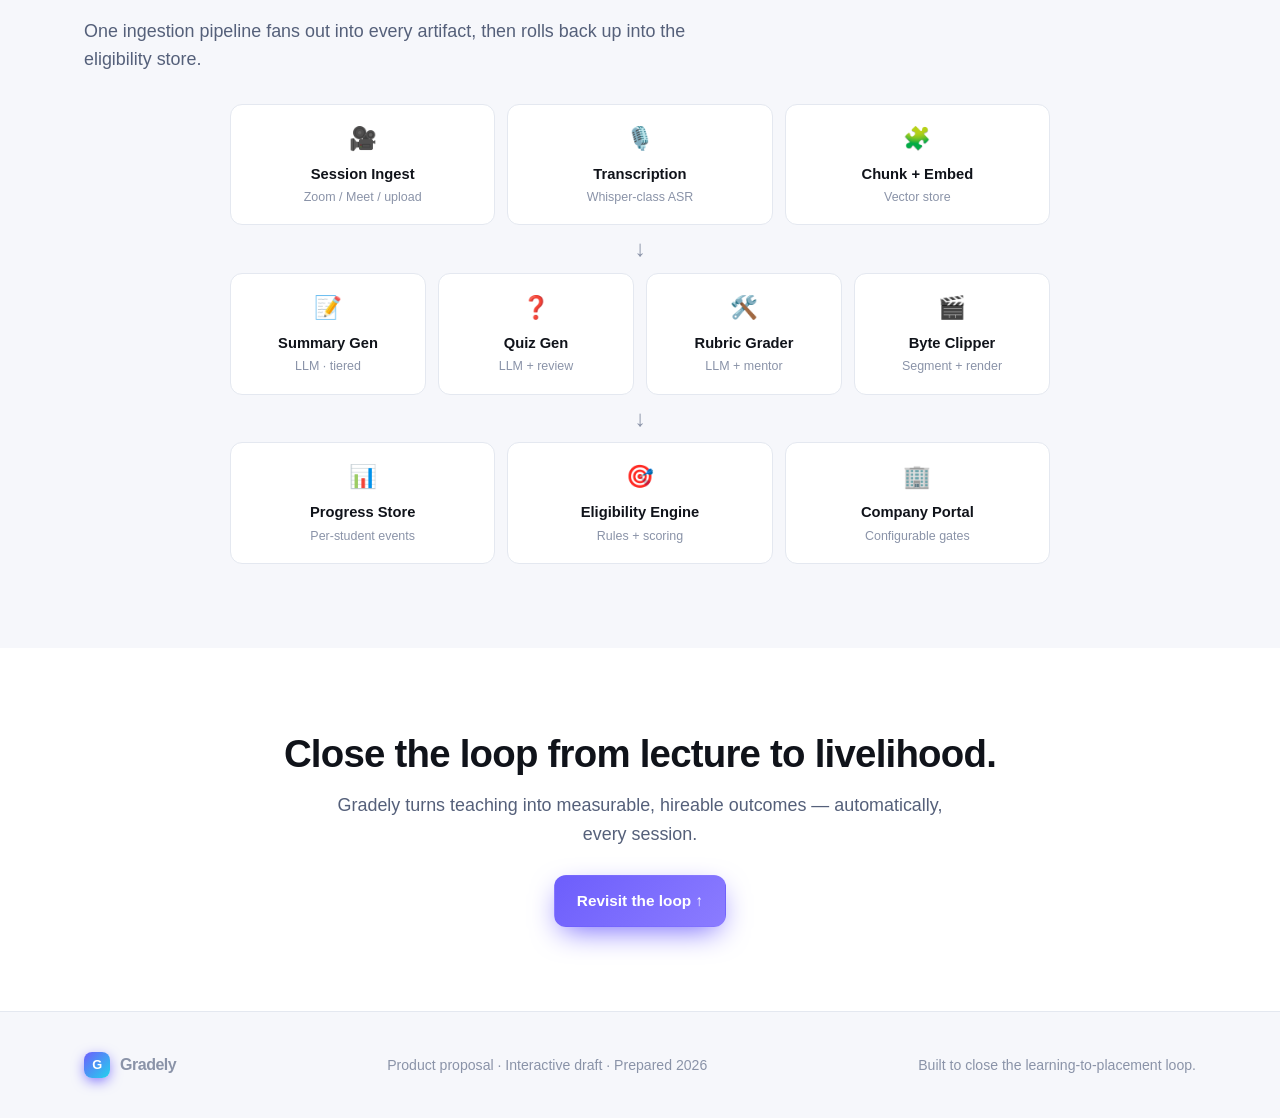
==== commit 288797bc: "Default to light mode" ====
--- a/index.html
+++ b/index.html
@@ -1,5 +1,5 @@
 <!DOCTYPE html>
-<html lang="en" data-theme="dark">
+<html lang="en" data-theme="light">
 <head>
 <meta charset="UTF-8" />
 <meta name="viewport" content="width=device-width, initial-scale=1.0" />
@@ -301,7 +301,7 @@
       <a href="#analysis">Analysis</a>
       <a href="#roadmap">Roadmap</a>
     </div>
-    <button class="icon-btn" id="themeBtn" title="Toggle theme">🌙</button>
+    <button class="icon-btn" id="themeBtn" title="Toggle theme">☀️</button>
   </div>
 </nav>
 
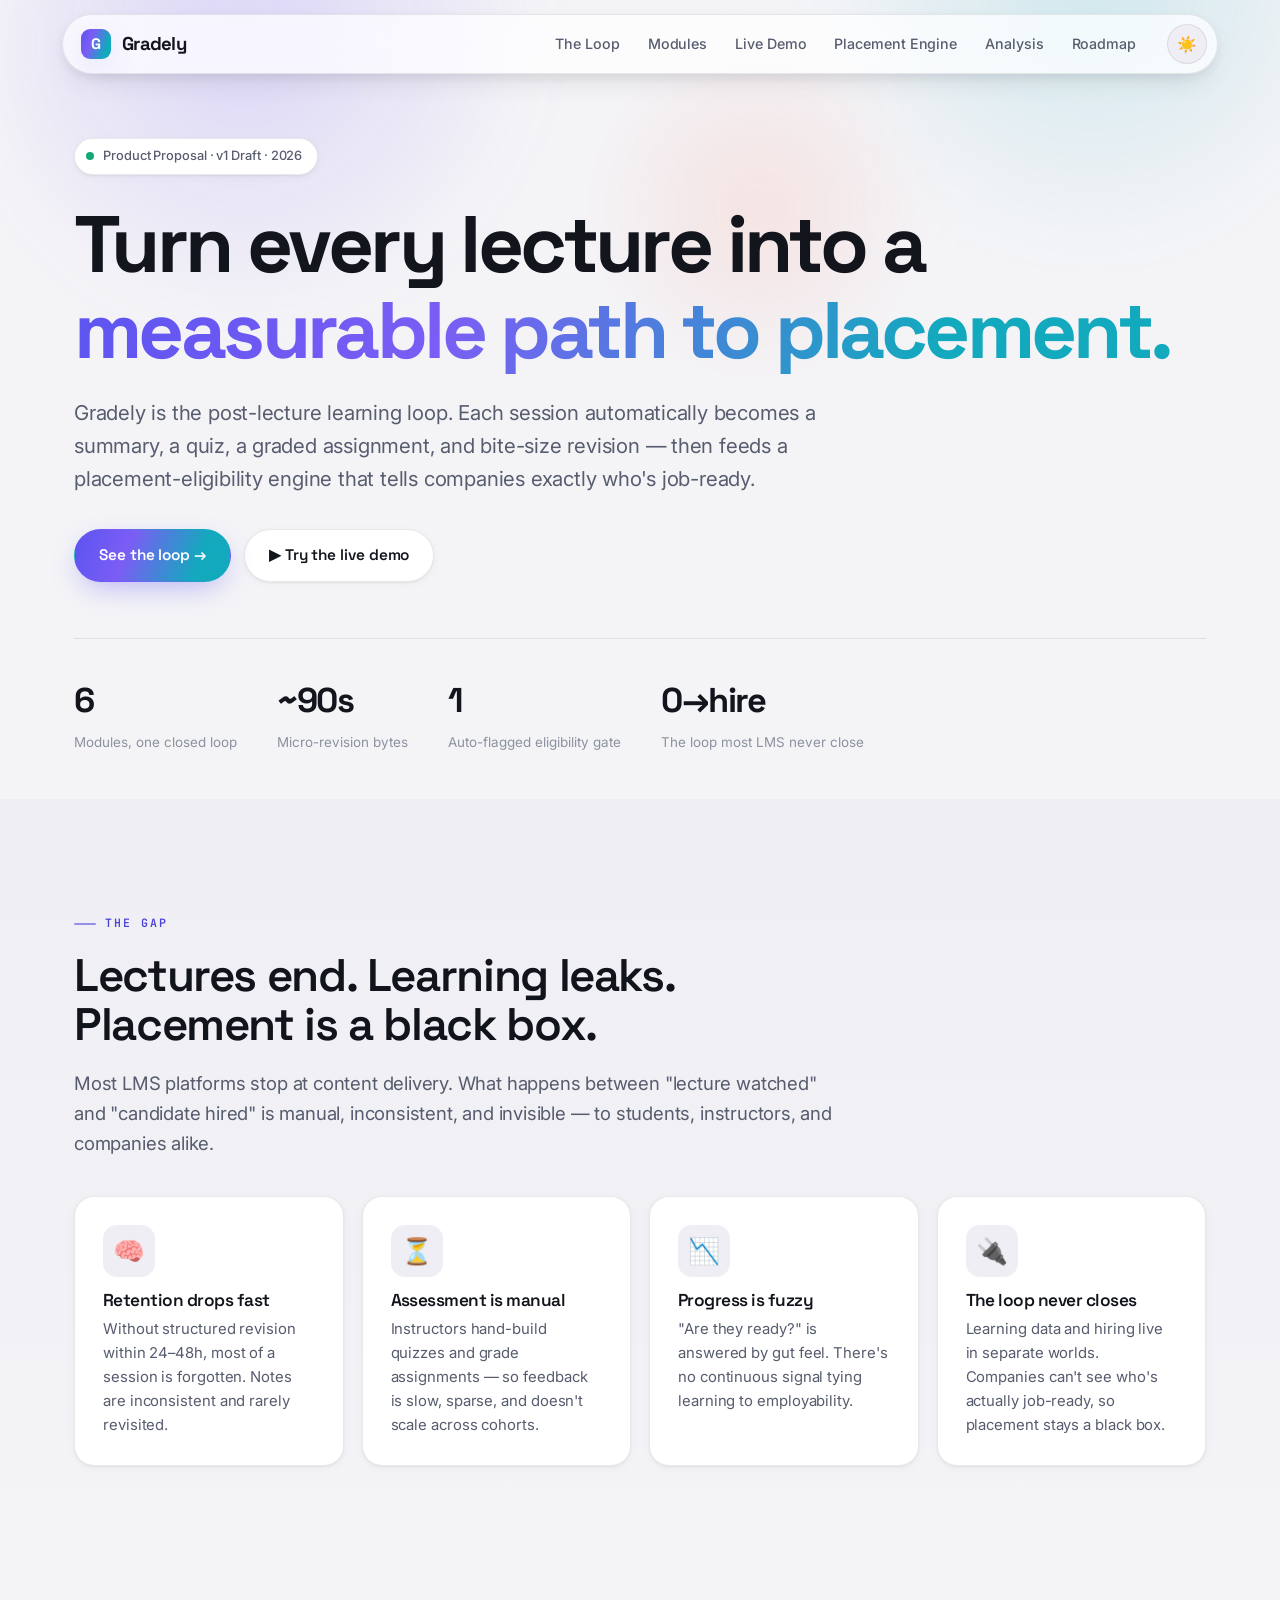
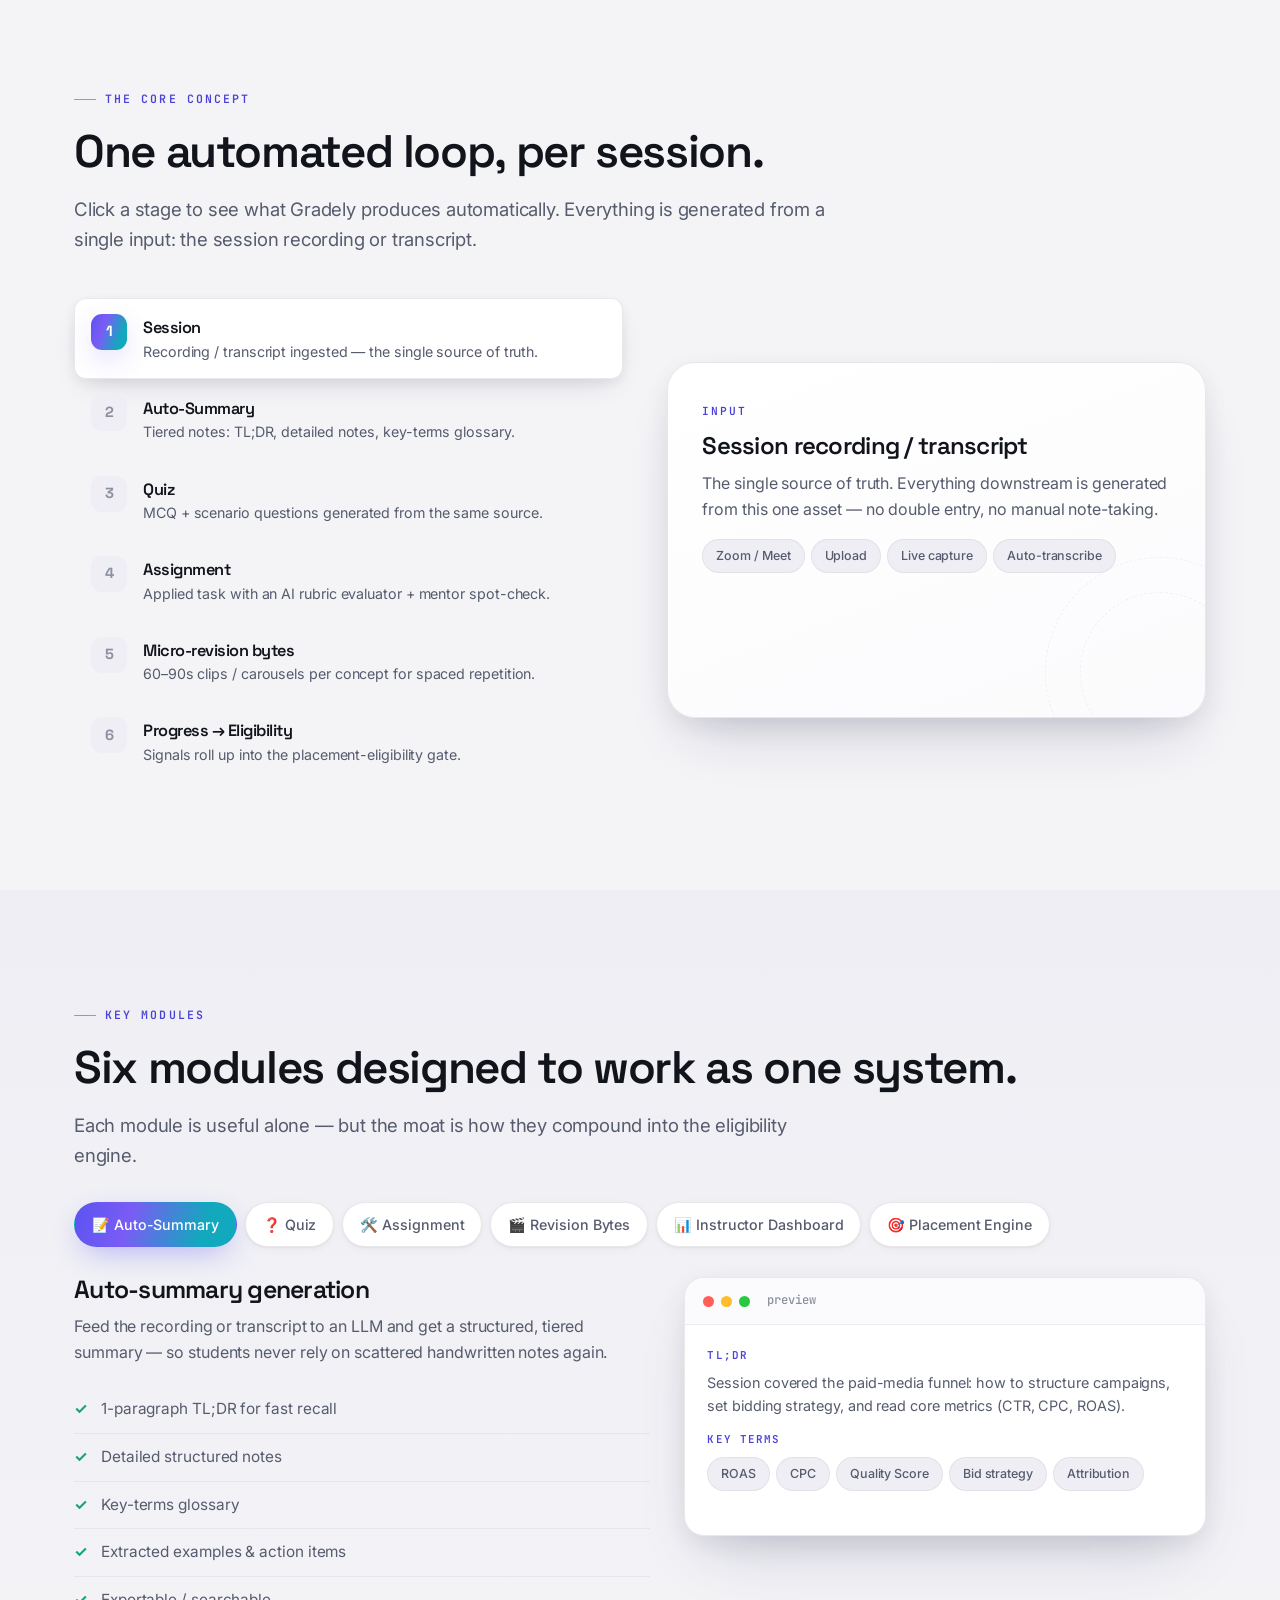
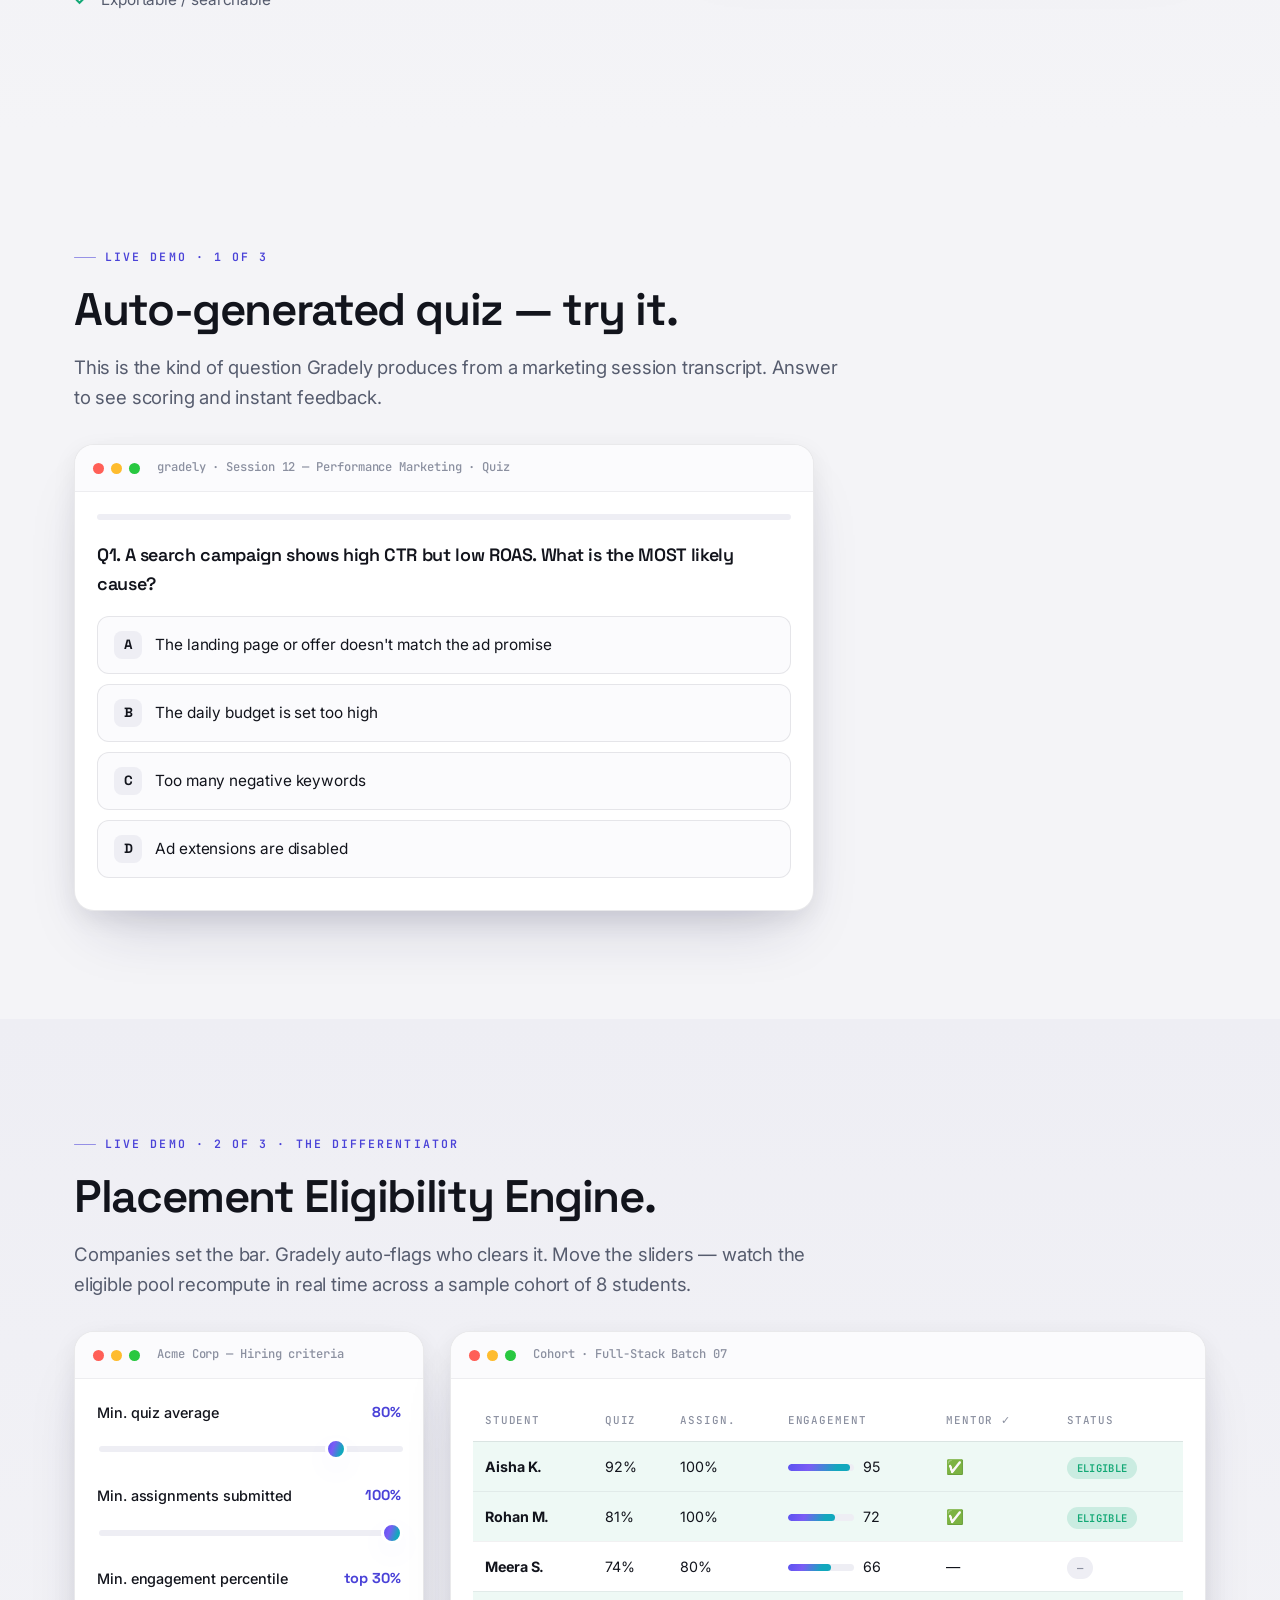
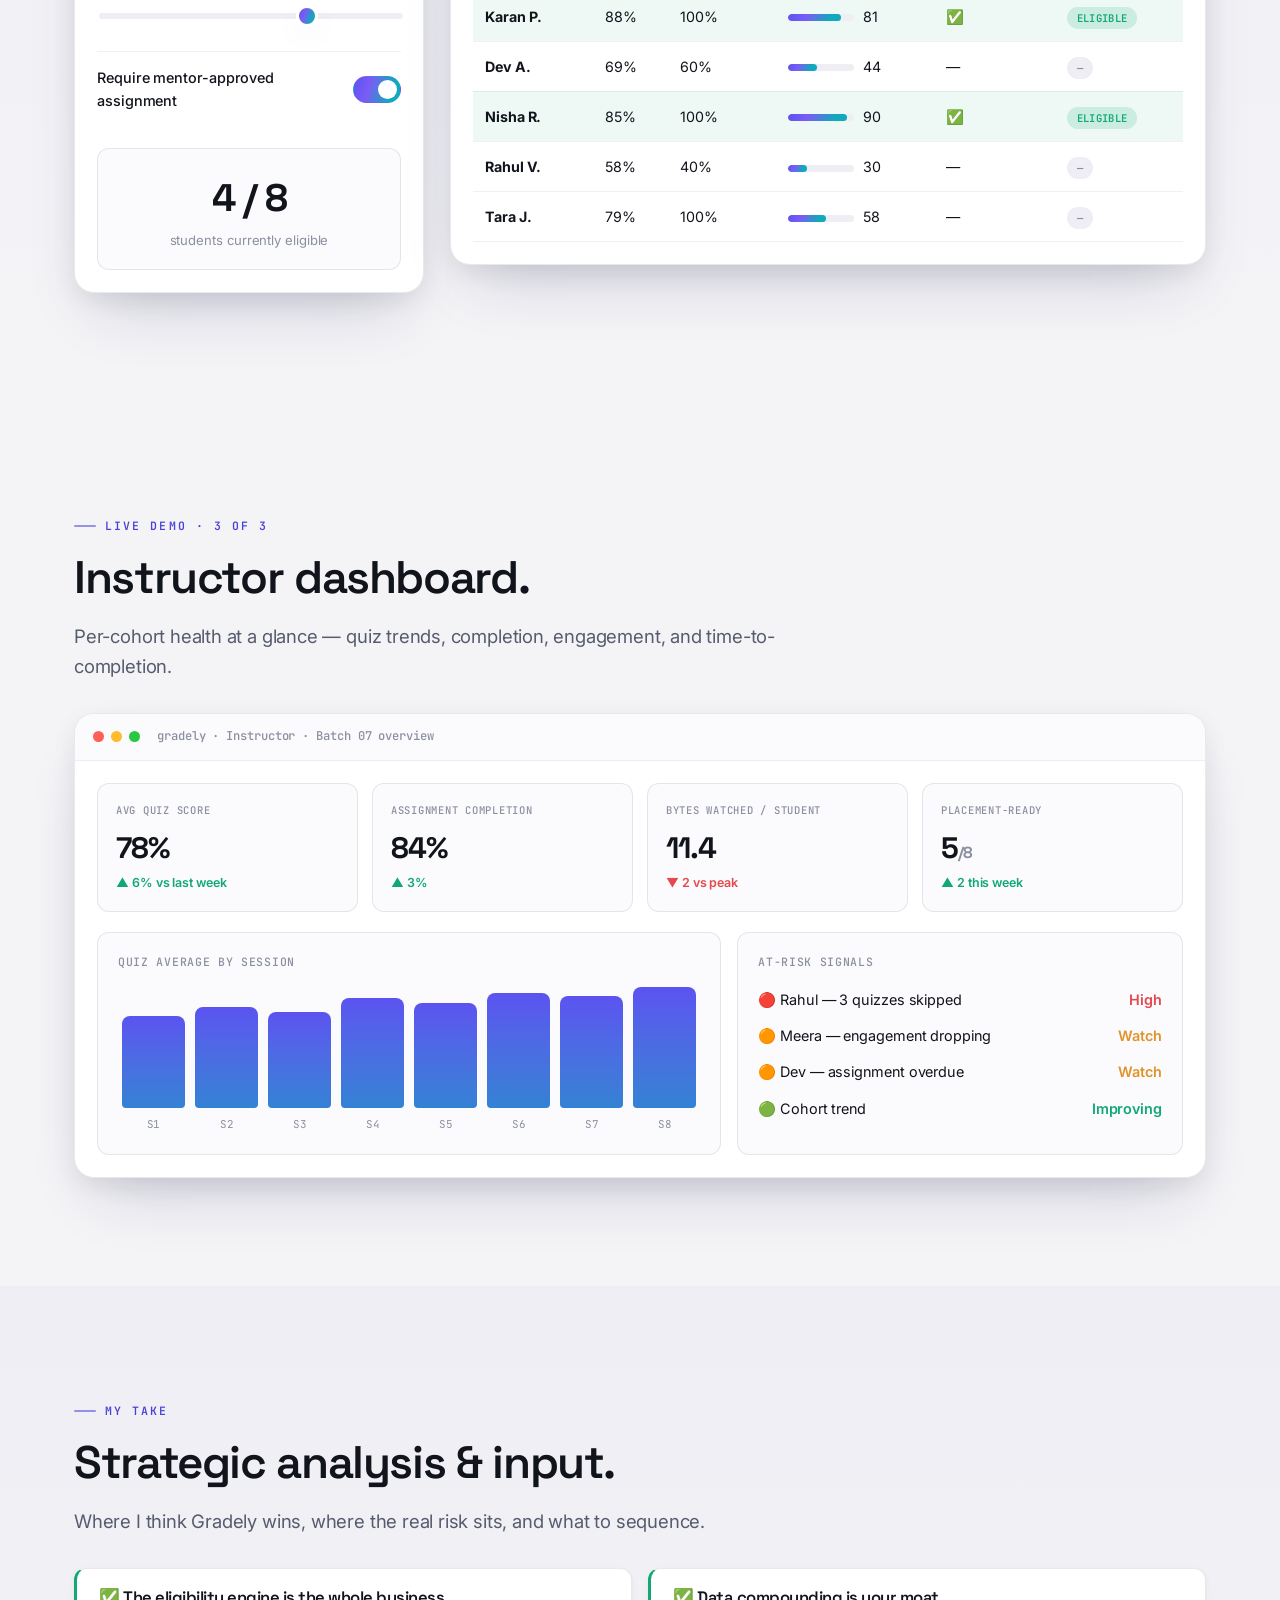
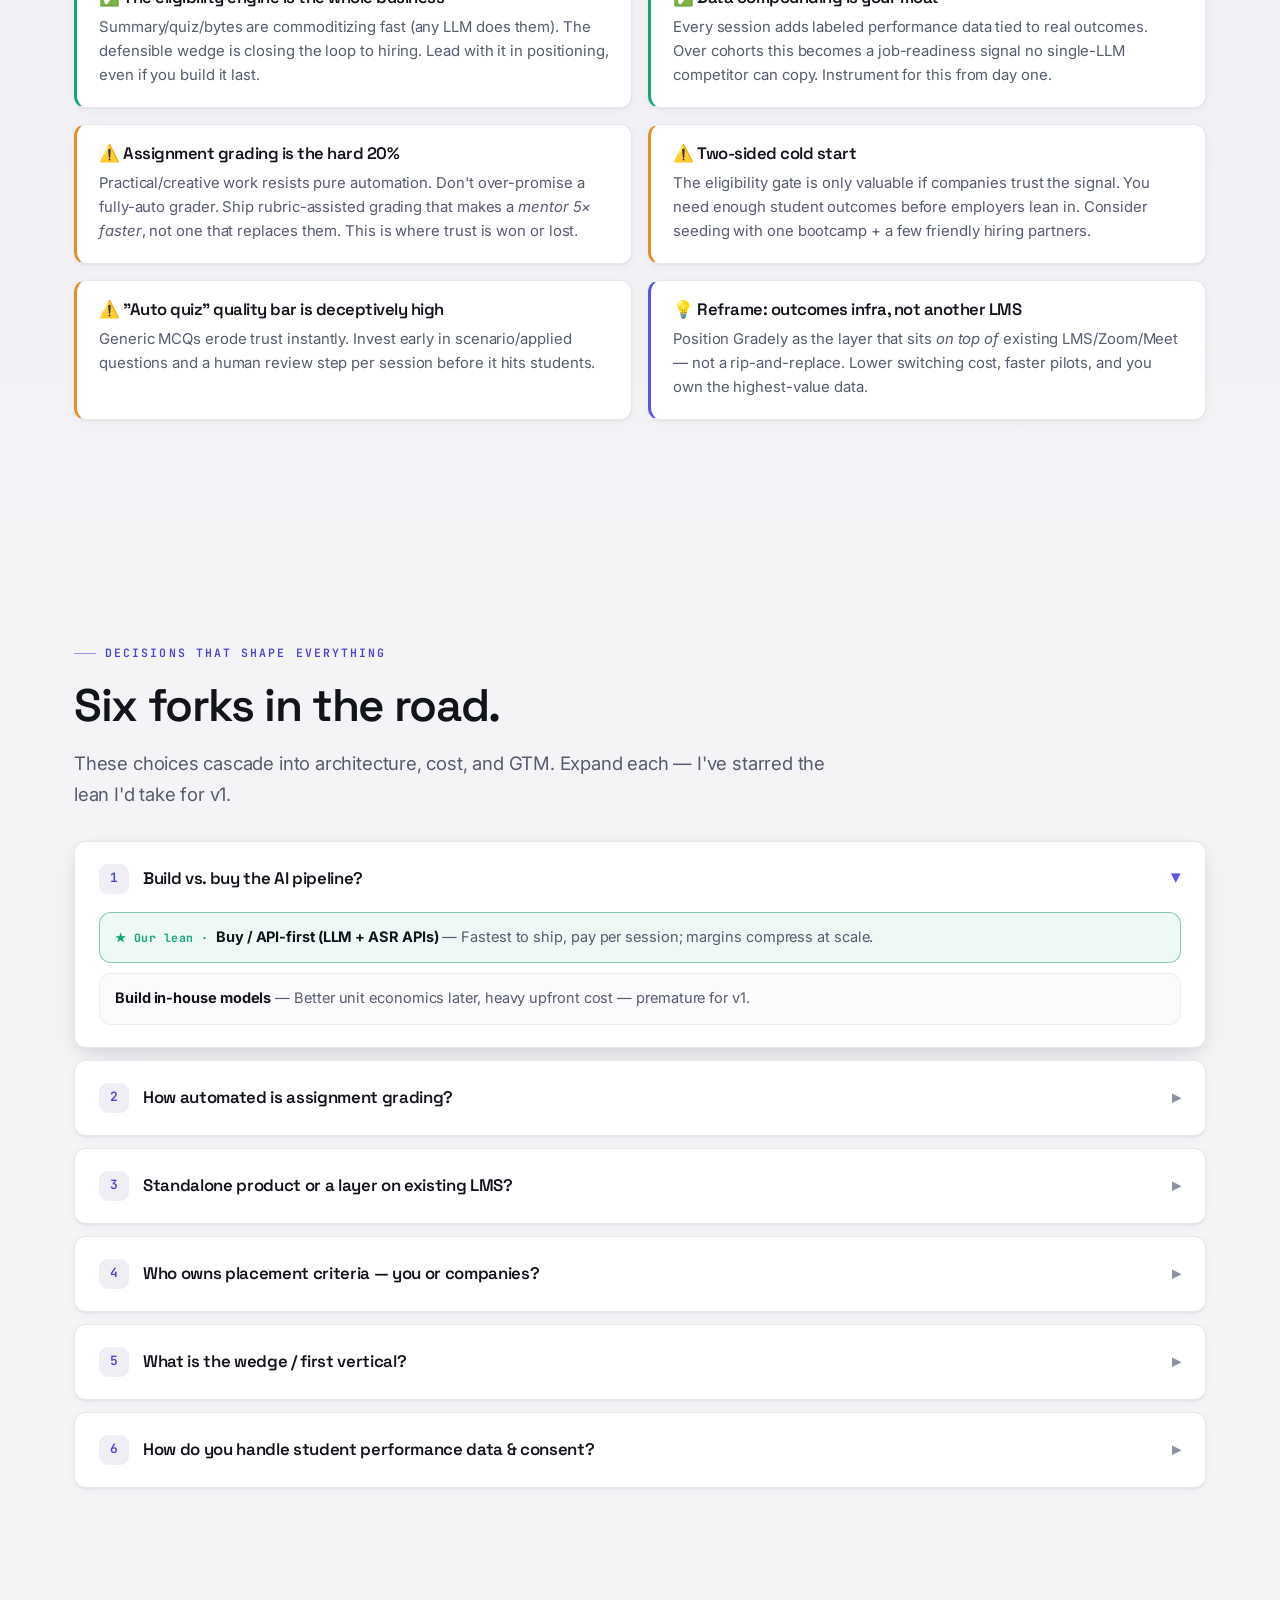
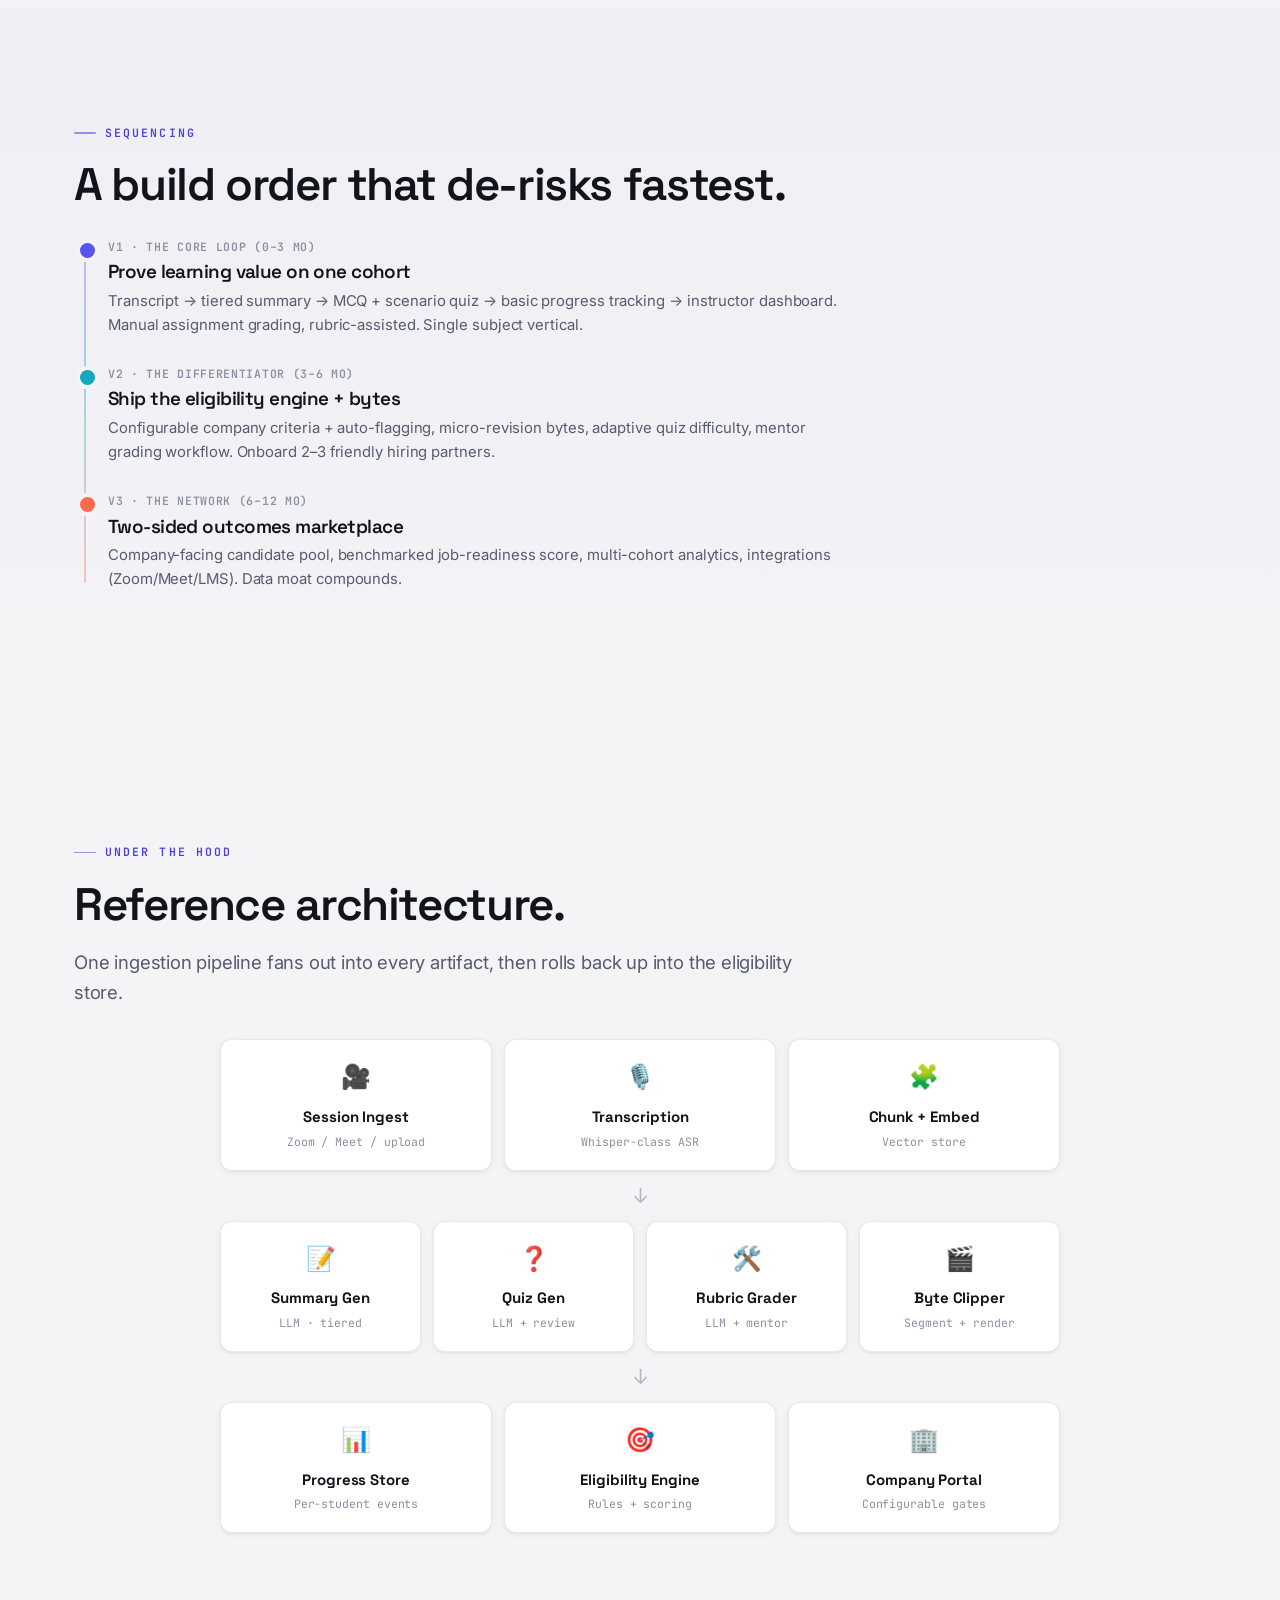
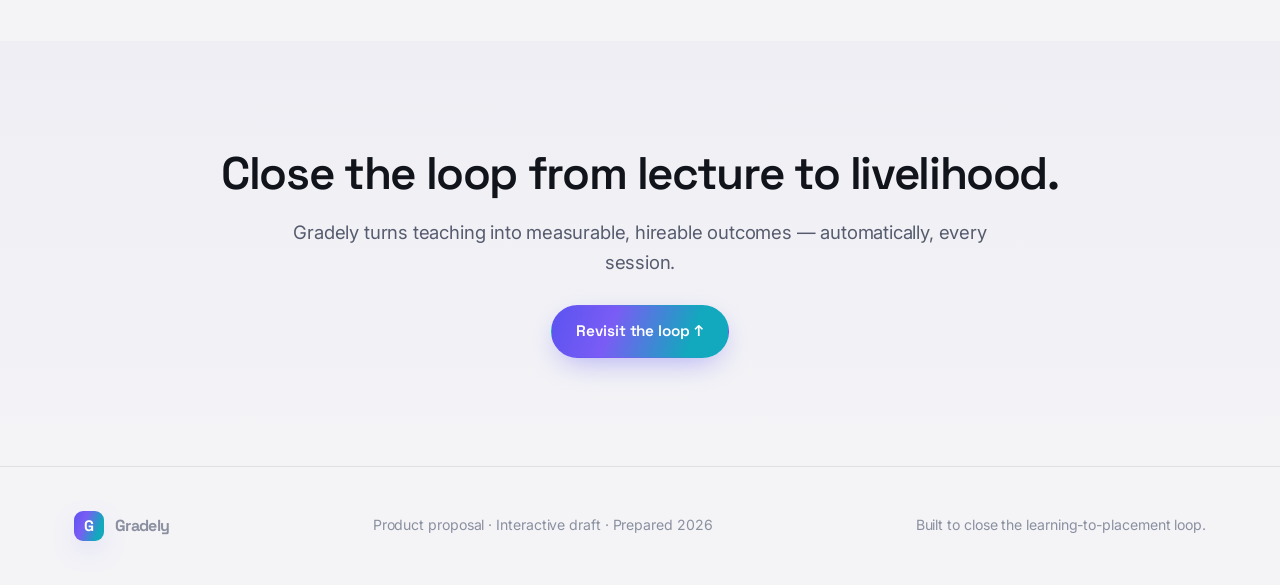
==== commit c70bf57d: "Redesign UI: editorial typography, refined palette, glass nav, grain, motion" ====
--- a/index.html
+++ b/index.html
@@ -5,286 +5,358 @@
 <meta name="viewport" content="width=device-width, initial-scale=1.0" />
 <title>Gradely — Proposal</title>
 <meta name="description" content="Gradely: the post-lecture learning loop that closes the gap from lecture to placement." />
+<link rel="preconnect" href="https://fonts.googleapis.com">
+<link rel="preconnect" href="https://fonts.gstatic.com" crossorigin>
+<link href="https://fonts.googleapis.com/css2?family=Inter:wght@400;450;500;600;700&family=Space+Grotesk:wght@500;600;700&family=JetBrains+Mono:wght@500;600&display=swap" rel="stylesheet">
 <style>
   :root {
-    --bg: #0b0d12;
-    --bg-2: #11141c;
-    --bg-3: #161a24;
-    --surface: #191e2a;
-    --border: #262c3a;
-    --text: #e8ecf4;
-    --muted: #9aa4b8;
-    --faint: #6b7488;
-    --brand: #6d5efc;
-    --brand-2: #22d3ee;
-    --accent: #f471b5;
+    /* light (default) */
+    --bg: #f4f4f7;
+    --bg-tint: #eeeef4;
+    --surface: #ffffff;
+    --surface-2: #fbfbfd;
+    --glass: rgba(255,255,255,.72);
+    --line: rgba(17,20,34,.09);
+    --line-2: rgba(17,20,34,.06);
+    --text: #12141c;
+    --muted: #565c6e;
+    --faint: #8b90a0;
+    --brand: #5b53f0;
+    --brand-ink: #4a42d8;
+    --brand-2: #12a8bd;
+    --accent: #ff6a4d;
+    --good: #12a875;
+    --warn: #e0932a;
+    --bad: #e5484d;
+    --grad: linear-gradient(110deg, #5b53f0 0%, #7a5cf5 34%, #12a8bd 78%);
+    --grad-warm: linear-gradient(120deg, #7a5cf5, #ff6a4d);
+    --sh-sm: 0 1px 2px rgba(17,20,34,.05), 0 2px 8px rgba(17,20,34,.04);
+    --sh-md: 0 4px 12px rgba(17,20,34,.06), 0 12px 32px -12px rgba(17,20,34,.14);
+    --sh-lg: 0 8px 24px rgba(17,20,34,.07), 0 32px 60px -24px rgba(30,30,80,.22);
+    --sh-brand: 0 10px 30px -8px rgba(91,83,240,.45);
+    --r: 20px; --r-sm: 12px; --r-lg: 28px; --r-pill: 999px;
+    --maxw: 1180px;
+    --mesh-1: rgba(122,92,245,.20);
+    --mesh-2: rgba(18,168,189,.16);
+    --mesh-3: rgba(255,106,77,.13);
+    --grain-op: .04;
+  }
+  [data-theme="dark"] {
+    --bg: #08080d;
+    --bg-tint: #0d0e15;
+    --surface: #121420;
+    --surface-2: #0f111a;
+    --glass: rgba(18,20,32,.62);
+    --line: rgba(255,255,255,.10);
+    --line-2: rgba(255,255,255,.06);
+    --text: #edeff6;
+    --muted: #a2a9bd;
+    --faint: #6a7186;
+    --brand: #7d75ff;
+    --brand-ink: #a79fff;
+    --brand-2: #2dd4e6;
+    --accent: #ff7a5f;
     --good: #34d399;
     --warn: #fbbf24;
     --bad: #f87171;
-    --shadow: 0 20px 60px -20px rgba(0,0,0,.6);
-    --radius: 16px;
-    --maxw: 1160px;
-  }
-  [data-theme="light"] {
-    --bg: #f6f7fb;
-    --bg-2: #ffffff;
-    --bg-3: #f0f2f8;
-    --surface: #ffffff;
-    --border: #e4e8f0;
-    --text: #10131a;
-    --muted: #55607a;
-    --faint: #8a93a8;
-    --shadow: 0 20px 50px -24px rgba(30,40,80,.25);
+    --grad: linear-gradient(110deg, #8b83ff 0%, #a48cff 34%, #2dd4e6 82%);
+    --grad-warm: linear-gradient(120deg, #a48cff, #ff7a5f);
+    --sh-sm: 0 1px 2px rgba(0,0,0,.4);
+    --sh-md: 0 8px 24px -8px rgba(0,0,0,.6);
+    --sh-lg: 0 20px 60px -20px rgba(0,0,0,.75);
+    --sh-brand: 0 12px 34px -8px rgba(125,117,255,.5);
+    --mesh-1: rgba(125,117,255,.26);
+    --mesh-2: rgba(45,212,230,.18);
+    --mesh-3: rgba(255,122,95,.14);
+    --grain-op: .05;
   }
   * { box-sizing: border-box; }
   html { scroll-behavior: smooth; }
   body {
     margin: 0;
-    font-family: -apple-system, BlinkMacSystemFont, "Segoe UI", Inter, Roboto, Helvetica, Arial, sans-serif;
+    font-family: "Inter", -apple-system, BlinkMacSystemFont, "Segoe UI", sans-serif;
+    font-size: 16px;
     background: var(--bg);
     color: var(--text);
-    line-height: 1.6;
+    line-height: 1.62;
     -webkit-font-smoothing: antialiased;
+    text-rendering: optimizeLegibility;
     overflow-x: hidden;
-  }
-  a { color: inherit; }
-  h1,h2,h3,h4 { line-height: 1.15; margin: 0 0 .4em; letter-spacing: -.02em; }
-  h2 { font-size: clamp(1.6rem, 3.4vw, 2.4rem); }
-  h3 { font-size: 1.25rem; }
+    letter-spacing: -.005em;
+  }
+  /* film grain overlay */
+  body::after {
+    content:""; position: fixed; inset: 0; z-index: 9998; pointer-events: none;
+    opacity: var(--grain-op); mix-blend-mode: overlay;
+    background-image: url("data:image/svg+xml,%3Csvg xmlns='http://www.w3.org/2000/svg' width='140' height='140'%3E%3Cfilter id='n'%3E%3CfeTurbulence type='fractalNoise' baseFrequency='.8' numOctaves='3' stitchTiles='stitch'/%3E%3C/filter%3E%3Crect width='100%25' height='100%25' filter='url(%23n)'/%3E%3C/svg%3E");
+  }
+  a { color: inherit; text-decoration: none; }
+  h1,h2,h3,h4 { font-family: "Space Grotesk", sans-serif; line-height: 1.08; margin: 0 0 .4em; letter-spacing: -.03em; font-weight: 600; }
+  h2 { font-size: clamp(1.9rem, 3.8vw, 2.85rem); }
+  h3 { font-size: 1.3rem; }
   p { margin: 0 0 1rem; }
   .wrap { max-width: var(--maxw); margin: 0 auto; padding: 0 24px; }
-  section { padding: 84px 0; position: relative; }
+  section { padding: 108px 0; position: relative; }
   .eyebrow {
-    display: inline-block; font-size: .78rem; font-weight: 700; letter-spacing: .14em;
-    text-transform: uppercase; color: var(--brand-2); margin-bottom: 14px;
-  }
-  .lede { color: var(--muted); font-size: 1.12rem; max-width: 62ch; }
-  .grid { display: grid; gap: 20px; }
-
-  /* NAV */
+    display: inline-flex; align-items: center; gap: 9px; font-family: "JetBrains Mono", monospace;
+    font-size: .72rem; font-weight: 600; letter-spacing: .18em; text-transform: uppercase;
+    color: var(--brand-ink); margin-bottom: 18px;
+  }
+  .eyebrow::before { content:""; width: 22px; height: 1.5px; background: currentColor; opacity: .55; border-radius: 2px; }
+  .lede { color: var(--muted); font-size: 1.16rem; max-width: 64ch; letter-spacing: -.01em; }
+
+  /* NAV — floating glass pill */
   nav {
-    position: sticky; top: 0; z-index: 50;
-    backdrop-filter: blur(14px);
-    background: color-mix(in srgb, var(--bg) 78%, transparent);
-    border-bottom: 1px solid var(--border);
-  }
-  .nav-inner { display: flex; align-items: center; gap: 20px; height: 62px; }
-  .logo { display: flex; align-items: center; gap: 10px; font-weight: 800; font-size: 1.15rem; letter-spacing: -.03em; }
-  .logo .dot { width: 26px; height: 26px; border-radius: 8px; background: linear-gradient(135deg, var(--brand), var(--brand-2)); box-shadow: 0 4px 14px -2px var(--brand); display:grid; place-items:center; color:#fff; font-size: .8rem; }
-  .nav-links { display: flex; gap: 4px; margin-left: auto; }
+    position: sticky; top: 14px; z-index: 60; margin: 14px auto 0; max-width: calc(var(--maxw) - 8px);
+    padding: 0 8px;
+  }
+  .nav-inner {
+    display: flex; align-items: center; gap: 18px; height: 60px; padding: 0 10px 0 18px;
+    background: var(--glass); backdrop-filter: blur(20px) saturate(1.5); -webkit-backdrop-filter: blur(20px) saturate(1.5);
+    border: 1px solid var(--line); border-radius: var(--r-pill); box-shadow: var(--sh-md);
+  }
+  .logo { display: flex; align-items: center; gap: 11px; font-family:"Space Grotesk"; font-weight: 700; font-size: 1.16rem; letter-spacing: -.04em; }
+  .logo .dot { width: 30px; height: 30px; border-radius: 9px; background: var(--grad); box-shadow: var(--sh-brand); display:grid; place-items:center; color:#fff; font-family:"Space Grotesk"; font-weight:700; font-size: .95rem; }
+  .nav-links { display: flex; gap: 2px; margin-left: auto; }
   .nav-links a {
-    text-decoration: none; color: var(--muted); font-size: .9rem; font-weight: 600;
-    padding: 8px 12px; border-radius: 9px; transition: .18s;
-  }
-  .nav-links a:hover { color: var(--text); background: var(--bg-3); }
+    color: var(--muted); font-size: .89rem; font-weight: 500; padding: 8px 13px; border-radius: var(--r-pill); transition: .18s;
+  }
+  .nav-links a:hover { color: var(--text); background: var(--bg-tint); }
   .icon-btn {
-    background: var(--bg-3); border: 1px solid var(--border); color: var(--text);
-    width: 38px; height: 38px; border-radius: 10px; cursor: pointer; font-size: 1rem;
-    display: grid; place-items: center; transition: .18s;
-  }
-  .icon-btn:hover { border-color: var(--brand); }
-  @media (max-width: 860px){ .nav-links { display: none; } }
+    background: var(--bg-tint); border: 1px solid var(--line); color: var(--text);
+    width: 40px; height: 40px; border-radius: 50%; cursor: pointer; font-size: 1rem;
+    display: grid; place-items: center; transition: .2s; flex: 0 0 auto;
+  }
+  .icon-btn:hover { transform: rotate(-18deg) scale(1.05); border-color: var(--brand); }
+  @media (max-width: 900px){ .nav-links { display: none; } }
 
   /* HERO */
-  .hero { padding-top: 70px; padding-bottom: 40px; overflow: hidden; }
-  .hero-glow {
-    position: absolute; inset: -30% 0 auto 0; height: 620px; z-index: 0; pointer-events: none;
-    background:
-      radial-gradient(600px 340px at 22% 20%, color-mix(in srgb, var(--brand) 34%, transparent), transparent 70%),
-      radial-gradient(520px 320px at 82% 8%, color-mix(in srgb, var(--brand-2) 26%, transparent), transparent 70%);
-    filter: blur(6px);
-  }
+  .hero { padding-top: 64px; padding-bottom: 44px; overflow: clip; }
+  .mesh {
+    position: absolute; inset: -20% -10% auto -10%; height: 760px; z-index: 0; pointer-events: none; filter: blur(30px);
+  }
+  .mesh::before, .mesh::after {
+    content:""; position:absolute; border-radius: 50%;
+  }
+  .mesh::before {
+    width: 620px; height: 520px; left: 8%; top: 0;
+    background: radial-gradient(circle at 40% 40%, var(--mesh-1), transparent 62%);
+    animation: float1 16s ease-in-out infinite;
+  }
+  .mesh::after {
+    width: 560px; height: 500px; right: 6%; top: -6%;
+    background: radial-gradient(circle at 60% 40%, var(--mesh-2), transparent 62%);
+    animation: float2 20s ease-in-out infinite;
+  }
+  .mesh i {
+    position:absolute; width: 420px; height: 380px; left: 44%; top: 26%; border-radius:50%;
+    background: radial-gradient(circle, var(--mesh-3), transparent 62%); animation: float1 24s ease-in-out infinite reverse;
+  }
+  @keyframes float1 { 0%,100%{ transform: translate(0,0) scale(1);} 50%{ transform: translate(40px,30px) scale(1.08);} }
+  @keyframes float2 { 0%,100%{ transform: translate(0,0) scale(1);} 50%{ transform: translate(-46px,24px) scale(1.06);} }
   .hero .wrap { position: relative; z-index: 1; }
   .badge {
-    display: inline-flex; align-items: center; gap: 8px; font-size: .82rem; font-weight: 600;
-    color: var(--muted); background: var(--surface); border: 1px solid var(--border);
-    padding: 7px 14px; border-radius: 999px; margin-bottom: 22px;
-  }
-  .badge .pulse { width: 8px; height: 8px; border-radius: 50%; background: var(--good); box-shadow: 0 0 0 0 var(--good); animation: pulse 2s infinite; }
-  @keyframes pulse { 0%{box-shadow:0 0 0 0 color-mix(in srgb,var(--good) 70%,transparent)} 70%{box-shadow:0 0 0 8px transparent} 100%{box-shadow:0 0 0 0 transparent} }
-  .hero h1 { font-size: clamp(2.5rem, 6.4vw, 4.6rem); font-weight: 850; letter-spacing: -.04em; margin-bottom: 20px; }
-  .hero h1 .grad { background: linear-gradient(115deg, var(--brand) 10%, var(--brand-2) 60%, var(--accent)); -webkit-background-clip: text; background-clip: text; color: transparent; }
-  .hero p.lede { font-size: 1.25rem; }
-  .cta-row { display: flex; gap: 14px; flex-wrap: wrap; margin-top: 30px; }
+    display: inline-flex; align-items: center; gap: 9px; font-size: .8rem; font-weight: 500;
+    color: var(--muted); background: var(--surface); border: 1px solid var(--line);
+    padding: 7px 15px 7px 11px; border-radius: var(--r-pill); margin-bottom: 26px; box-shadow: var(--sh-sm);
+  }
+  .badge .pulse { width: 8px; height: 8px; border-radius: 50%; background: var(--good); box-shadow: 0 0 0 0 var(--good); animation: pulse 2.4s infinite; }
+  @keyframes pulse { 0%{box-shadow:0 0 0 0 color-mix(in srgb,var(--good) 65%,transparent)} 70%{box-shadow:0 0 0 7px transparent} 100%{box-shadow:0 0 0 0 transparent} }
+  .hero h1 { font-size: clamp(2.7rem, 6.6vw, 5rem); font-weight: 700; letter-spacing: -.045em; margin-bottom: 22px; }
+  .hero h1 .grad { background: var(--grad); -webkit-background-clip: text; background-clip: text; color: transparent; }
+  .hero p.lede { font-size: 1.28rem; max-width: 60ch; }
+  .cta-row { display: flex; gap: 13px; flex-wrap: wrap; margin-top: 34px; }
   .btn {
-    display: inline-flex; align-items: center; gap: 9px; text-decoration: none; cursor: pointer;
-    font-weight: 700; font-size: .96rem; padding: 13px 22px; border-radius: 12px; border: 1px solid transparent; transition: .2s;
-  }
-  .btn-primary { background: linear-gradient(135deg, var(--brand), #8b7cff); color: #fff; box-shadow: 0 10px 30px -8px var(--brand); }
-  .btn-primary:hover { transform: translateY(-2px); box-shadow: 0 16px 38px -8px var(--brand); }
-  .btn-ghost { background: var(--surface); border-color: var(--border); color: var(--text); }
-  .btn-ghost:hover { border-color: var(--brand); }
-  .stat-row { display: flex; gap: 34px; flex-wrap: wrap; margin-top: 48px; padding-top: 30px; border-top: 1px solid var(--border); }
-  .stat b { display: block; font-size: 2rem; font-weight: 800; letter-spacing: -.03em; background: linear-gradient(120deg,var(--text),var(--muted)); -webkit-background-clip:text; background-clip:text; color:transparent;}
-  .stat span { color: var(--faint); font-size: .84rem; }
-
-  /* PROBLEM */
-  .cards { display: grid; grid-template-columns: repeat(auto-fit, minmax(250px,1fr)); gap: 18px; }
+    display: inline-flex; align-items: center; gap: 9px; cursor: pointer;
+    font-family: "Space Grotesk"; font-weight: 600; font-size: .96rem; padding: 13px 24px; border-radius: var(--r-pill); border: 1px solid transparent; transition: .22s cubic-bezier(.2,.8,.2,1);
+  }
+  .btn-primary { background: var(--grad); color: #fff; box-shadow: var(--sh-brand); position: relative; }
+  .btn-primary:hover { transform: translateY(-2px); box-shadow: 0 16px 40px -8px rgba(91,83,240,.55); }
+  .btn-ghost { background: var(--surface); border-color: var(--line); color: var(--text); box-shadow: var(--sh-sm); }
+  .btn-ghost:hover { border-color: var(--brand); transform: translateY(-2px); }
+  .stat-row { display: flex; gap: 40px; flex-wrap: wrap; margin-top: 56px; padding-top: 34px; border-top: 1px solid var(--line); }
+  .stat b { display: block; font-family:"Space Grotesk"; font-size: 2.15rem; font-weight: 700; letter-spacing: -.04em; }
+  .stat span { color: var(--faint); font-size: .84rem; letter-spacing: 0; }
+
+  /* generic cards */
+  .cards { display: grid; grid-template-columns: repeat(auto-fit, minmax(240px,1fr)); gap: 18px; }
   .card {
-    background: var(--surface); border: 1px solid var(--border); border-radius: var(--radius);
-    padding: 26px; transition: .22s; position: relative;
-  }
-  .card:hover { transform: translateY(-4px); border-color: color-mix(in srgb,var(--brand) 50%, var(--border)); box-shadow: var(--shadow); }
-  .card .ic { font-size: 1.5rem; margin-bottom: 12px; }
-  .card h3 { font-size: 1.05rem; }
+    background: var(--surface); border: 1px solid var(--line); border-radius: var(--r); padding: 28px;
+    transition: .26s cubic-bezier(.2,.8,.2,1); position: relative; box-shadow: var(--sh-sm); overflow: hidden;
+  }
+  .card::before {
+    content:""; position:absolute; inset:0; border-radius: inherit; padding:1px; pointer-events:none; opacity:0; transition:.26s;
+    background: var(--grad); -webkit-mask: linear-gradient(#000 0 0) content-box, linear-gradient(#000 0 0);
+    -webkit-mask-composite: xor; mask-composite: exclude;
+  }
+  .card:hover { transform: translateY(-5px); box-shadow: var(--sh-lg); }
+  .card:hover::before { opacity: .8; }
+  .card .ic { font-size: 1.6rem; margin-bottom: 14px; display:inline-grid; place-items:center; width:52px; height:52px; border-radius: 14px; background: var(--bg-tint); }
+  .card h3 { font-size: 1.08rem; }
   .card p { color: var(--muted); font-size: .93rem; margin: 0; }
 
   /* LOOP */
-  .loop-wrap { display: grid; grid-template-columns: 1.05fr 1fr; gap: 40px; align-items: center; }
-  @media (max-width: 900px){ .loop-wrap { grid-template-columns: 1fr; } }
+  .loop-wrap { display: grid; grid-template-columns: 1.02fr 1fr; gap: 44px; align-items: center; }
+  @media (max-width: 940px){ .loop-wrap { grid-template-columns: 1fr; } }
   .loop-stage {
-    display: flex; gap: 16px; padding: 16px; border-radius: 14px; cursor: pointer;
-    border: 1px solid transparent; transition: .2s; align-items: flex-start;
-  }
-  .loop-stage:hover { background: var(--bg-3); }
-  .loop-stage.active { background: var(--surface); border-color: var(--brand); box-shadow: var(--shadow); }
+    display: flex; gap: 16px; padding: 15px 16px; border-radius: var(--r-sm); cursor: pointer;
+    border: 1px solid transparent; transition: .22s; align-items: flex-start;
+  }
+  .loop-stage:hover { background: var(--surface); box-shadow: var(--sh-sm); }
+  .loop-stage.active { background: var(--surface); border-color: var(--line); box-shadow: var(--sh-md); }
   .loop-stage .num {
-    flex: 0 0 auto; width: 34px; height: 34px; border-radius: 10px; display: grid; place-items: center;
-    font-weight: 800; font-size: .9rem; background: var(--bg-3); border: 1px solid var(--border); color: var(--muted);
-  }
-  .loop-stage.active .num { background: linear-gradient(135deg,var(--brand),var(--brand-2)); color: #fff; border-color: transparent; }
-  .loop-stage h4 { margin: 4px 0 2px; font-size: 1rem; }
-  .loop-stage p { margin: 0; color: var(--muted); font-size: .88rem; }
+    flex: 0 0 auto; width: 36px; height: 36px; border-radius: 11px; display: grid; place-items: center;
+    font-family:"Space Grotesk"; font-weight: 700; font-size: .92rem; background: var(--bg-tint); color: var(--faint); transition:.22s;
+  }
+  .loop-stage.active .num { background: var(--grad); color: #fff; box-shadow: var(--sh-brand); }
+  .loop-stage h4 { margin: 5px 0 3px; font-size: 1.02rem; }
+  .loop-stage p { margin: 0; color: var(--muted); font-size: .89rem; }
   .loop-visual {
-    background: var(--bg-2); border: 1px solid var(--border); border-radius: 20px; padding: 30px;
-    min-height: 340px; position: relative; overflow: hidden;
-  }
-  .loop-detail { animation: fade .4s ease; }
-  @keyframes fade { from { opacity: 0; transform: translateY(8px);} to {opacity:1; transform: none;} }
-  .loop-detail .tag { font-size:.75rem; font-weight:700; letter-spacing:.1em; text-transform:uppercase; color: var(--brand-2); }
-  .loop-detail h3 { margin: 8px 0 12px; }
-  .chip { display:inline-block; font-size:.78rem; padding: 5px 11px; border-radius: 999px; background: var(--bg-3); border:1px solid var(--border); color: var(--muted); margin: 0 6px 6px 0; }
-  .ring { position:absolute; right:-60px; bottom:-60px; width: 200px; height:200px; border-radius:50%; border: 2px dashed var(--border); opacity:.5;}
-
-  /* MODULES tabs */
-  .tabs { display: flex; flex-wrap: wrap; gap: 8px; margin-bottom: 26px; }
+    background: linear-gradient(160deg, var(--surface), var(--surface-2)); border: 1px solid var(--line); border-radius: var(--r-lg); padding: 34px;
+    min-height: 356px; position: relative; overflow: hidden; box-shadow: var(--sh-lg);
+  }
+  .loop-detail { animation: fade .45s cubic-bezier(.2,.8,.2,1); position: relative; z-index:1; }
+  @keyframes fade { from { opacity: 0; transform: translateY(10px);} to {opacity:1; transform: none;} }
+  .loop-detail .tag { font-family:"JetBrains Mono"; font-size:.7rem; font-weight:600; letter-spacing:.16em; text-transform:uppercase; color: var(--brand-ink); }
+  .loop-detail h3 { margin: 10px 0 12px; font-size: 1.5rem; }
+  .chip { display:inline-block; font-size:.78rem; font-weight:500; padding: 6px 13px; border-radius: var(--r-pill); background: var(--bg-tint); border:1px solid var(--line-2); color: var(--muted); margin: 0 6px 7px 0; }
+  .ring { position:absolute; right:-70px; bottom:-70px; width: 230px; height:230px; border-radius:50%; border: 1.5px dashed var(--line); opacity:.6;}
+  .ring::after { content:""; position:absolute; inset:34px; border-radius:50%; border:1.5px dashed var(--line);}
+
+  /* TABS */
+  .tabs { display: flex; flex-wrap: wrap; gap: 8px; margin-bottom: 30px; }
   .tab {
-    padding: 10px 16px; border-radius: 11px; cursor: pointer; font-weight: 600; font-size: .9rem;
-    background: var(--surface); border: 1px solid var(--border); color: var(--muted); transition: .18s; display:flex; gap:8px; align-items:center;
-  }
-  .tab:hover { color: var(--text); }
-  .tab.active { background: linear-gradient(135deg, color-mix(in srgb,var(--brand) 24%, var(--surface)), var(--surface)); border-color: var(--brand); color: var(--text); }
-  .tab-panel { display: none; animation: fade .35s ease; }
+    padding: 10px 17px; border-radius: var(--r-pill); cursor: pointer; font-weight: 500; font-size: .89rem;
+    background: var(--surface); border: 1px solid var(--line); color: var(--muted); transition: .2s; display:flex; gap:8px; align-items:center; box-shadow: var(--sh-sm);
+  }
+  .tab:hover { color: var(--text); transform: translateY(-1px); }
+  .tab.active { background: var(--grad); border-color: transparent; color: #fff; box-shadow: var(--sh-brand); }
+  .tab-panel { display: none; animation: fade .4s ease; }
   .tab-panel.active { display: block; }
-  .module-grid { display: grid; grid-template-columns: 1.1fr .9fr; gap: 30px; align-items: start; }
-  @media (max-width: 880px){ .module-grid { grid-template-columns: 1fr; } }
-  .feature-list { list-style: none; padding: 0; margin: 18px 0 0; }
-  .feature-list li { display: flex; gap: 12px; padding: 10px 0; border-bottom: 1px dashed var(--border); color: var(--muted); font-size: .95rem; }
+  .module-grid { display: grid; grid-template-columns: 1.05fr .95fr; gap: 34px; align-items: start; }
+  @media (max-width: 900px){ .module-grid { grid-template-columns: 1fr; } }
+  .module-grid > div:first-child h3 { font-size: 1.55rem; }
+  .feature-list { list-style: none; padding: 0; margin: 20px 0 0; }
+  .feature-list li { display: flex; gap: 13px; padding: 11px 0; border-bottom: 1px solid var(--line-2); color: var(--muted); font-size: .96rem; align-items:baseline;}
   .feature-list li:last-child { border-bottom: none; }
-  .feature-list .ck { color: var(--good); font-weight: 800; }
-  .pill-v2 { font-size:.68rem; font-weight:800; color: var(--warn); border:1px solid color-mix(in srgb,var(--warn) 50%,transparent); padding:1px 7px; border-radius: 999px; margin-left:6px; }
-
-  /* Fake UI panels */
-  .mock {
-    background: var(--bg-2); border: 1px solid var(--border); border-radius: 16px; overflow: hidden; box-shadow: var(--shadow);
-  }
-  .mock-bar { display:flex; align-items:center; gap:7px; padding: 12px 16px; border-bottom: 1px solid var(--border); background: var(--bg-3); }
+  .feature-list .ck { color: var(--good); font-weight: 700; flex:0 0 auto; }
+  .pill-v2 { font-family:"JetBrains Mono"; font-size:.62rem; font-weight:600; color: var(--warn); border:1px solid color-mix(in srgb,var(--warn) 45%,transparent); padding:1px 7px; border-radius: var(--r-pill); margin-left:8px; }
+
+  /* MOCK windows */
+  .mock { background: var(--surface); border: 1px solid var(--line); border-radius: var(--r); overflow: hidden; box-shadow: var(--sh-lg); }
+  .mock-bar { display:flex; align-items:center; gap:7px; padding: 13px 18px; border-bottom: 1px solid var(--line-2); background: var(--surface-2); }
   .mock-bar i { width: 11px; height: 11px; border-radius: 50%; display:inline-block; }
-  .mock-bar .t { margin-left: 10px; font-size:.8rem; color: var(--faint); font-weight:600; }
-  .mock-body { padding: 20px; }
+  .mock-bar .t { margin-left: 10px; font-family:"JetBrains Mono"; font-size:.76rem; color: var(--faint); font-weight:500; }
+  .mock-body { padding: 22px; }
 
   /* QUIZ */
-  .quiz-q { font-weight: 700; font-size: 1.05rem; margin-bottom: 16px; }
+  .quiz-q { font-family:"Space Grotesk"; font-weight: 600; font-size: 1.12rem; margin-bottom: 18px; letter-spacing:-.02em; }
   .quiz-opt {
-    display: flex; align-items: center; gap: 12px; padding: 13px 15px; border-radius: 12px;
-    border: 1px solid var(--border); background: var(--surface); cursor: pointer; margin-bottom: 10px; transition: .16s; font-size:.95rem;
-  }
-  .quiz-opt:hover { border-color: var(--brand); }
-  .quiz-opt .key { width: 26px; height: 26px; border-radius: 7px; display: grid; place-items: center; background: var(--bg-3); font-weight: 700; font-size: .82rem; flex:0 0 auto; }
-  .quiz-opt.correct { border-color: var(--good); background: color-mix(in srgb,var(--good) 14%, var(--surface)); }
-  .quiz-opt.wrong { border-color: var(--bad); background: color-mix(in srgb,var(--bad) 14%, var(--surface)); }
-  .quiz-opt.correct .key { background: var(--good); color:#04140d; }
-  .quiz-opt.wrong .key { background: var(--bad); color:#1a0505; }
-  .quiz-feedback { margin-top: 14px; padding: 14px; border-radius: 12px; font-size:.9rem; display:none; }
-  .quiz-feedback.show { display:block; }
-  .quiz-progress { height: 6px; background: var(--bg-3); border-radius: 999px; overflow: hidden; margin-bottom: 18px; }
-  .quiz-progress > div { height: 100%; background: linear-gradient(90deg,var(--brand),var(--brand-2)); width: 0; transition: width .5s; }
+    display: flex; align-items: center; gap: 13px; padding: 14px 16px; border-radius: var(--r-sm);
+    border: 1px solid var(--line); background: var(--surface-2); cursor: pointer; margin-bottom: 10px; transition: .18s; font-size:.96rem;
+  }
+  .quiz-opt:hover { border-color: var(--brand); transform: translateX(3px); }
+  .quiz-opt .key { width: 28px; height: 28px; border-radius: 8px; display: grid; place-items: center; background: var(--bg-tint); font-family:"Space Grotesk"; font-weight: 700; font-size: .84rem; flex:0 0 auto; }
+  .quiz-opt.correct { border-color: var(--good); background: color-mix(in srgb,var(--good) 12%, var(--surface)); }
+  .quiz-opt.wrong { border-color: var(--bad); background: color-mix(in srgb,var(--bad) 12%, var(--surface)); }
+  .quiz-opt.correct .key { background: var(--good); color:#fff; }
+  .quiz-opt.wrong .key { background: var(--bad); color:#fff; }
+  .quiz-feedback { margin-top: 15px; padding: 15px 17px; border-radius: var(--r-sm); font-size:.92rem; display:none; border:1px solid var(--line-2); }
+  .quiz-feedback.show { display:block; animation: fade .35s ease; }
+  .quiz-progress { height: 6px; background: var(--bg-tint); border-radius: var(--r-pill); overflow: hidden; margin-bottom: 20px; }
+  .quiz-progress > div { height: 100%; background: var(--grad); width: 0; transition: width .5s cubic-bezier(.2,.8,.2,1); border-radius: inherit; }
 
   /* SIMULATOR */
-  .sim-grid { display: grid; grid-template-columns: 340px 1fr; gap: 26px; align-items: start; }
-  @media (max-width: 880px){ .sim-grid { grid-template-columns: 1fr; } }
-  .slider-row { margin-bottom: 22px; }
-  .slider-row label { display:flex; justify-content: space-between; font-size:.9rem; font-weight:600; margin-bottom:8px; }
-  .slider-row label b { color: var(--brand-2); }
-  input[type=range]{ -webkit-appearance:none; width:100%; height:6px; border-radius:999px; background: var(--bg-3); outline:none; }
-  input[type=range]::-webkit-slider-thumb{ -webkit-appearance:none; width:20px;height:20px;border-radius:50%; background: linear-gradient(135deg,var(--brand),var(--brand-2)); cursor:pointer; box-shadow: 0 2px 8px -1px var(--brand); border: 2px solid var(--bg-2);}
-  .toggle-row { display:flex; align-items:center; justify-content: space-between; padding: 12px 0; border-top: 1px dashed var(--border); font-size:.9rem; font-weight:600;}
-  .switch { position: relative; width: 46px; height: 26px; }
+  .sim-grid { display: grid; grid-template-columns: 350px 1fr; gap: 26px; align-items: start; }
+  @media (max-width: 900px){ .sim-grid { grid-template-columns: 1fr; } }
+  .slider-row { margin-bottom: 24px; }
+  .slider-row label { display:flex; justify-content: space-between; font-size:.9rem; font-weight:500; margin-bottom:10px; }
+  .slider-row label b { font-family:"Space Grotesk"; color: var(--brand-ink); }
+  input[type=range]{ -webkit-appearance:none; appearance:none; width:100%; height:6px; border-radius:var(--r-pill); background: var(--bg-tint); outline:none; }
+  input[type=range]::-webkit-slider-thumb{ -webkit-appearance:none; width:22px;height:22px;border-radius:50%; background: var(--grad); cursor:pointer; box-shadow: var(--sh-brand); border: 3px solid var(--surface);}
+  input[type=range]::-moz-range-thumb{ width:18px;height:18px;border-radius:50%; background: #5b53f0; cursor:pointer; border: 3px solid var(--surface);}
+  .toggle-row { display:flex; align-items:center; justify-content: space-between; padding: 14px 0; border-top: 1px solid var(--line-2); font-size:.9rem; font-weight:500;}
+  .switch { position: relative; width: 48px; height: 27px; flex:0 0 auto;}
   .switch input { display:none; }
-  .switch .track { position:absolute; inset:0; background: var(--bg-3); border:1px solid var(--border); border-radius: 999px; transition:.2s; cursor:pointer; }
-  .switch .track::after { content:""; position:absolute; top:3px; left:3px; width:18px; height:18px; border-radius:50%; background: var(--faint); transition:.2s; }
-  .switch input:checked + .track { background: linear-gradient(135deg,var(--brand),var(--brand-2)); border-color: transparent; }
-  .switch input:checked + .track::after { transform: translateX(20px); background:#fff; }
-  table.students { width:100%; border-collapse: collapse; font-size:.88rem; }
-  table.students th { text-align:left; color: var(--faint); font-weight:600; font-size:.76rem; text-transform:uppercase; letter-spacing:.06em; padding: 10px 12px; border-bottom: 1px solid var(--border);}
-  table.students td { padding: 12px; border-bottom: 1px solid var(--border); }
-  table.students tr.eligible { background: color-mix(in srgb,var(--good) 8%, transparent); }
-  .flag { font-size:.72rem; font-weight:800; padding: 3px 9px; border-radius: 999px; }
-  .flag.yes { background: color-mix(in srgb,var(--good) 20%, transparent); color: var(--good); }
-  .flag.no { background: var(--bg-3); color: var(--faint); }
-  .mini-bar { height:7px; border-radius:999px; background: var(--bg-3); overflow:hidden; width: 70px; display:inline-block; vertical-align: middle; margin-right:8px;}
-  .mini-bar > span { display:block; height:100%; background: linear-gradient(90deg,var(--brand),var(--brand-2)); }
-  .sim-count { font-size: 2.2rem; font-weight: 850; letter-spacing:-.03em; }
+  .switch .track { position:absolute; inset:0; background: var(--bg-tint); border:1px solid var(--line); border-radius: var(--r-pill); transition:.22s; cursor:pointer; }
+  .switch .track::after { content:""; position:absolute; top:3px; left:3px; width:19px; height:19px; border-radius:50%; background: var(--faint); transition:.22s; }
+  .switch input:checked + .track { background: var(--grad); border-color: transparent; }
+  .switch input:checked + .track::after { transform: translateX(21px); background:#fff; }
+  table.students { width:100%; border-collapse: collapse; font-size:.89rem; }
+  table.students th { text-align:left; color: var(--faint); font-family:"JetBrains Mono"; font-weight:500; font-size:.68rem; text-transform:uppercase; letter-spacing:.08em; padding: 11px 12px; border-bottom: 1px solid var(--line);}
+  table.students td { padding: 13px 12px; border-bottom: 1px solid var(--line-2); }
+  table.students tbody tr { transition:.2s; }
+  table.students tr.eligible { background: color-mix(in srgb,var(--good) 7%, transparent); }
+  .flag { font-family:"JetBrains Mono"; font-size:.66rem; font-weight:600; padding: 4px 10px; border-radius: var(--r-pill); letter-spacing:.03em; }
+  .flag.yes { background: color-mix(in srgb,var(--good) 16%, transparent); color: var(--good); }
+  .flag.no { background: var(--bg-tint); color: var(--faint); }
+  .mini-bar { height:7px; border-radius:var(--r-pill); background: var(--bg-tint); overflow:hidden; width: 66px; display:inline-block; vertical-align: middle; margin-right:9px;}
+  .mini-bar > span { display:block; height:100%; background: var(--grad); border-radius:inherit; }
+  .sim-count { font-family:"Space Grotesk"; font-size: 2.4rem; font-weight: 700; letter-spacing:-.04em; }
 
   /* DASHBOARD */
   .kpi-row { display:grid; grid-template-columns: repeat(4,1fr); gap: 14px; margin-bottom: 20px; }
-  @media (max-width:700px){ .kpi-row{ grid-template-columns: repeat(2,1fr);} }
-  .kpi { background: var(--surface); border:1px solid var(--border); border-radius: 14px; padding: 16px; }
-  .kpi .l { font-size:.76rem; color: var(--faint); text-transform:uppercase; letter-spacing:.06em; font-weight:600;}
-  .kpi .v { font-size: 1.7rem; font-weight: 800; letter-spacing:-.02em; margin-top:4px;}
-  .kpi .d { font-size:.78rem; font-weight:700; }
+  @media (max-width:720px){ .kpi-row{ grid-template-columns: repeat(2,1fr);} }
+  .kpi { background: var(--surface-2); border:1px solid var(--line); border-radius: var(--r-sm); padding: 18px; }
+  .kpi .l { font-family:"JetBrains Mono"; font-size:.66rem; color: var(--faint); text-transform:uppercase; letter-spacing:.07em; font-weight:500;}
+  .kpi .v { font-family:"Space Grotesk"; font-size: 1.85rem; font-weight: 700; letter-spacing:-.03em; margin-top:6px;}
+  .kpi .d { font-size:.78rem; font-weight:600; }
   .kpi .d.up { color: var(--good); } .kpi .d.down { color: var(--bad); }
-  .bars { display:flex; align-items: flex-end; gap: 10px; height: 150px; padding: 10px 4px 0;}
+  .bars { display:flex; align-items: flex-end; gap: 10px; height: 158px; padding: 10px 4px 0;}
   .bars .bcol { flex:1; display:flex; flex-direction:column; align-items:center; gap:8px; height:100%; justify-content:flex-end;}
-  .bars .bcol .bar { width: 100%; border-radius: 8px 8px 3px 3px; background: linear-gradient(180deg,var(--brand),color-mix(in srgb,var(--brand-2) 60%,var(--brand))); transition: height 1s cubic-bezier(.2,.8,.2,1); min-height: 4px;}
-  .bars .bcol small { color: var(--faint); font-size:.72rem; }
+  .bars .bcol .bar { width: 100%; border-radius: 8px 8px 4px 4px; background: linear-gradient(180deg,var(--brand),color-mix(in srgb,var(--brand-2) 55%,var(--brand))); transition: height 1.1s cubic-bezier(.2,.8,.2,1); min-height: 4px;}
+  .bars .bcol small { color: var(--faint); font-family:"JetBrains Mono"; font-size:.68rem; }
+  .panel { background: var(--surface-2); border:1px solid var(--line); border-radius: var(--r-sm); padding: 20px; }
 
   /* ANALYSIS */
-  .analysis-grid { display:grid; grid-template-columns: 1fr 1fr; gap: 18px; }
-  @media (max-width: 780px){ .analysis-grid { grid-template-columns: 1fr; } }
-  .anote { border-left: 3px solid var(--brand); padding: 4px 0 4px 18px; }
-  .anote.warnb { border-color: var(--warn); }
-  .anote.goodb { border-color: var(--good); }
-  .anote h4 { font-size: 1rem; margin-bottom: 6px; }
-  .anote p { color: var(--muted); font-size:.92rem; margin:0; }
+  .analysis-grid { display:grid; grid-template-columns: 1fr 1fr; gap: 16px; }
+  @media (max-width: 800px){ .analysis-grid { grid-template-columns: 1fr; } }
+  .anote { background: var(--surface); border: 1px solid var(--line); border-left: 3px solid var(--brand); border-radius: var(--r-sm); padding: 20px 22px; box-shadow: var(--sh-sm); transition:.24s; }
+  .anote:hover { transform: translateY(-3px); box-shadow: var(--sh-md); }
+  .anote.warnb { border-left-color: var(--warn); }
+  .anote.goodb { border-left-color: var(--good); }
+  .anote h4 { font-size: 1.04rem; margin-bottom: 8px; }
+  .anote p { color: var(--muted); font-size:.93rem; margin:0; }
 
   /* DECISIONS */
-  .decision { background: var(--surface); border:1px solid var(--border); border-radius: 14px; padding: 22px; margin-bottom: 14px; }
-  .decision summary { cursor: pointer; font-weight: 700; font-size: 1.02rem; list-style: none; display:flex; align-items:center; gap: 12px; }
+  .decision { background: var(--surface); border:1px solid var(--line); border-radius: var(--r-sm); padding: 22px 24px; margin-bottom: 12px; box-shadow: var(--sh-sm); transition:.2s; }
+  .decision[open] { box-shadow: var(--sh-md); }
+  .decision summary { cursor: pointer; font-family:"Space Grotesk"; font-weight: 600; font-size: 1.05rem; list-style: none; display:flex; align-items:center; gap: 14px; letter-spacing:-.02em; }
   .decision summary::-webkit-details-marker { display:none; }
-  .decision summary .qn { flex:0 0 auto; width:28px;height:28px;border-radius:8px; background: var(--bg-3); display:grid;place-items:center; font-size:.8rem; font-weight:800; color: var(--brand-2);}
-  .decision summary .arr { margin-left:auto; color: var(--faint); transition:.2s; }
-  .decision[open] summary .arr { transform: rotate(90deg); }
-  .decision .opts { margin-top: 16px; display:grid; gap: 10px; }
-  .decision .opt { padding: 12px 14px; border-radius: 10px; background: var(--bg-2); border:1px solid var(--border); font-size:.9rem; }
+  .decision summary .qn { flex:0 0 auto; width:30px;height:30px;border-radius:9px; background: var(--bg-tint); display:grid;place-items:center; font-family:"JetBrains Mono"; font-size:.8rem; font-weight:600; color: var(--brand-ink);}
+  .decision summary .arr { margin-left:auto; color: var(--faint); transition:.25s; }
+  .decision[open] summary .arr { transform: rotate(90deg); color: var(--brand); }
+  .decision .opts { margin-top: 18px; display:grid; gap: 10px; }
+  .decision .opt { padding: 13px 15px; border-radius: var(--r-sm); background: var(--surface-2); border:1px solid var(--line-2); font-size:.91rem; color: var(--muted); }
   .decision .opt b { color: var(--text); }
-  .decision .rec { border-color: color-mix(in srgb,var(--good) 55%,var(--border)); background: color-mix(in srgb,var(--good) 9%, var(--bg-2)); }
-  .decision .rec::before { content:"★ Our lean "; color: var(--good); font-weight:800; font-size:.74rem; }
+  .decision .rec { border-color: color-mix(in srgb,var(--good) 45%,var(--line)); background: color-mix(in srgb,var(--good) 7%, var(--surface)); }
+  .decision .rec::before { content:"★ Our lean · "; color: var(--good); font-weight:700; font-size:.72rem; font-family:"JetBrains Mono"; letter-spacing:.04em; }
 
   /* ROADMAP */
-  .timeline { position: relative; padding-left: 30px; }
-  .timeline::before { content:""; position:absolute; left: 9px; top: 6px; bottom: 6px; width: 2px; background: var(--border); }
-  .tl-item { position: relative; margin-bottom: 26px; }
-  .tl-item::before { content:""; position:absolute; left: -26px; top: 5px; width: 14px; height: 14px; border-radius: 50%; background: var(--brand); box-shadow: 0 0 0 4px var(--bg); }
-  .tl-item.v2::before { background: var(--brand-2); }
-  .tl-item.v3::before { background: var(--accent); }
-  .tl-item .ph { font-size:.76rem; font-weight:800; letter-spacing:.08em; text-transform:uppercase; color: var(--faint); }
-  .tl-item h4 { margin: 4px 0 6px; }
-  .tl-item p { color: var(--muted); font-size:.92rem; margin:0; }
+  .timeline { position: relative; padding-left: 34px; }
+  .timeline::before { content:""; position:absolute; left: 10px; top: 8px; bottom: 8px; width: 2px; background: linear-gradient(var(--brand), var(--brand-2), var(--accent)); opacity:.35; border-radius:2px; }
+  .tl-item { position: relative; margin-bottom: 28px; }
+  .tl-item::before { content:""; position:absolute; left: -28px; top: 5px; width: 15px; height: 15px; border-radius: 50%; background: var(--brand); box-shadow: 0 0 0 4px var(--bg), var(--sh-brand); }
+  .tl-item.v2::before { background: var(--brand-2); box-shadow: 0 0 0 4px var(--bg); }
+  .tl-item.v3::before { background: var(--accent); box-shadow: 0 0 0 4px var(--bg); }
+  .tl-item .ph { font-family:"JetBrains Mono"; font-size:.72rem; font-weight:600; letter-spacing:.06em; text-transform:uppercase; color: var(--faint); }
+  .tl-item h4 { margin: 6px 0 6px; font-size: 1.18rem; }
+  .tl-item p { color: var(--muted); font-size:.93rem; margin:0; }
 
   /* ARCH */
   .arch { display:grid; grid-template-columns: repeat(auto-fit,minmax(150px,1fr)); gap: 12px; }
-  .arch-node { background: var(--surface); border:1px solid var(--border); border-radius: 12px; padding: 16px; text-align:center; font-size:.86rem; }
-  .arch-node .ai { font-size: 1.4rem; display:block; margin-bottom: 6px; }
-  .arch-node b { display:block; font-size:.92rem; }
-  .arch-node span { color: var(--faint); font-size:.78rem; }
-  .flow-arrow { text-align:center; color: var(--faint); font-size: 1.4rem; margin: 6px 0; }
-
-  footer { border-top: 1px solid var(--border); padding: 40px 0; color: var(--faint); font-size:.88rem; }
+  .arch-node { background: var(--surface); border:1px solid var(--line); border-radius: var(--r-sm); padding: 18px; text-align:center; font-size:.86rem; box-shadow: var(--sh-sm); transition:.22s; }
+  .arch-node:hover { transform: translateY(-3px); box-shadow: var(--sh-md); border-color: color-mix(in srgb,var(--brand) 40%,var(--line)); }
+  .arch-node .ai { font-size: 1.5rem; display:block; margin-bottom: 8px; }
+  .arch-node b { display:block; font-family:"Space Grotesk"; font-size:.94rem; }
+  .arch-node span { color: var(--faint); font-family:"JetBrains Mono"; font-size:.72rem; }
+  .flow-arrow { text-align:center; color: var(--faint); font-size: 1.3rem; margin: 8px 0; opacity:.6; }
+
+  footer { border-top: 1px solid var(--line); padding: 44px 0; color: var(--faint); font-size:.88rem; }
   .foot-inner { display:flex; justify-content: space-between; gap: 20px; flex-wrap: wrap; align-items:center; }
 
-  .section-alt { background: var(--bg-2); }
-  .reveal { opacity: 0; transform: translateY(24px); transition: .7s cubic-bezier(.2,.7,.2,1); }
+  .section-alt { background: linear-gradient(180deg, var(--bg-tint), var(--bg)); }
+  .reveal { opacity: 0; transform: translateY(26px); transition: .8s cubic-bezier(.2,.75,.2,1); }
   .reveal.in { opacity: 1; transform: none; }
 </style>
 </head>
@@ -307,7 +379,7 @@
 
 <!-- HERO -->
 <header class="hero">
-  <div class="hero-glow"></div>
+  <div class="mesh"><i></i></div>
   <div class="wrap">
     <span class="badge"><span class="pulse"></span> Product Proposal · v1 Draft · 2026</span>
     <h1>Turn every lecture into a<br><span class="grad">measurable path to placement.</span></h1>
@@ -329,8 +401,8 @@
 <section id="problem" class="section-alt">
   <div class="wrap">
     <span class="eyebrow reveal">The gap</span>
-    <h2 class="reveal">Lectures end. Learning leaks. Placement is a black box.</h2>
-    <p class="lede reveal" style="margin-bottom:34px">Most LMS platforms stop at content delivery. What happens between "lecture watched" and "candidate hired" is manual, inconsistent, and invisible — to students, instructors, and companies alike.</p>
+    <h2 class="reveal">Lectures end. Learning leaks.<br>Placement is a black box.</h2>
+    <p class="lede reveal" style="margin-bottom:38px">Most LMS platforms stop at content delivery. What happens between "lecture watched" and "candidate hired" is manual, inconsistent, and invisible — to students, instructors, and companies alike.</p>
     <div class="cards">
       <div class="card reveal"><div class="ic">🧠</div><h3>Retention drops fast</h3><p>Without structured revision within 24–48h, most of a session is forgotten. Notes are inconsistent and rarely revisited.</p></div>
       <div class="card reveal"><div class="ic">⏳</div><h3>Assessment is manual</h3><p>Instructors hand-build quizzes and grade assignments — so feedback is slow, sparse, and doesn't scale across cohorts.</p></div>
@@ -345,7 +417,7 @@
   <div class="wrap">
     <span class="eyebrow reveal">The core concept</span>
     <h2 class="reveal">One automated loop, per session.</h2>
-    <p class="lede reveal" style="margin-bottom:40px">Click a stage to see what Gradely produces automatically. Everything is generated from a single input: the session recording or transcript.</p>
+    <p class="lede reveal" style="margin-bottom:44px">Click a stage to see what Gradely produces automatically. Everything is generated from a single input: the session recording or transcript.</p>
     <div class="loop-wrap">
       <div class="reveal">
         <div class="loop-stage active" data-stage="0">
@@ -380,7 +452,7 @@
   <div class="wrap">
     <span class="eyebrow reveal">Key modules</span>
     <h2 class="reveal">Six modules designed to work as one system.</h2>
-    <p class="lede reveal" style="margin-bottom:30px">Each module is useful alone — but the moat is how they compound into the eligibility engine.</p>
+    <p class="lede reveal" style="margin-bottom:32px">Each module is useful alone — but the moat is how they compound into the eligibility engine.</p>
     <div class="tabs reveal" id="moduleTabs">
       <div class="tab active" data-tab="0">📝 Auto-Summary</div>
       <div class="tab" data-tab="1">❓ Quiz</div>
@@ -398,8 +470,8 @@
   <div class="wrap">
     <span class="eyebrow reveal">Live demo · 1 of 3</span>
     <h2 class="reveal">Auto-generated quiz — try it.</h2>
-    <p class="lede reveal" style="margin-bottom:30px">This is the kind of question Gradely produces from a marketing session transcript. Answer to see scoring and instant feedback.</p>
-    <div style="max-width:720px" class="reveal">
+    <p class="lede reveal" style="margin-bottom:32px">This is the kind of question Gradely produces from a marketing session transcript. Answer to see scoring and instant feedback.</p>
+    <div style="max-width:740px" class="reveal">
       <div class="mock">
         <div class="mock-bar"><i style="background:#ff5f57"></i><i style="background:#febc2e"></i><i style="background:#28c840"></i><span class="t">gradely · Session 12 — Performance Marketing · Quiz</span></div>
         <div class="mock-body">
@@ -416,7 +488,7 @@
   <div class="wrap">
     <span class="eyebrow reveal">Live demo · 2 of 3 · The differentiator</span>
     <h2 class="reveal">Placement Eligibility Engine.</h2>
-    <p class="lede reveal" style="margin-bottom:30px">Companies set the bar. Gradely auto-flags who clears it. Move the sliders — watch the eligible pool recompute in real time across a sample cohort of 8 students.</p>
+    <p class="lede reveal" style="margin-bottom:32px">Companies set the bar. Gradely auto-flags who clears it. Move the sliders — watch the eligible pool recompute in real time across a sample cohort of 8 students.</p>
     <div class="sim-grid">
       <div class="mock reveal">
         <div class="mock-bar"><i style="background:#ff5f57"></i><i style="background:#febc2e"></i><i style="background:#28c840"></i><span class="t">Acme Corp — Hiring criteria</span></div>
@@ -437,7 +509,7 @@
             <span>Require mentor-approved assignment</span>
             <label class="switch"><input type="checkbox" id="sMentor" checked><span class="track"></span></label>
           </div>
-          <div style="margin-top:22px; text-align:center; background:var(--bg-2); border:1px solid var(--border); border-radius:12px; padding:16px;">
+          <div style="margin-top:22px; text-align:center; background:var(--surface-2); border:1px solid var(--line); border-radius:var(--r-sm); padding:18px;">
             <div class="sim-count"><span id="simN">0</span> / 8</div>
             <div style="color:var(--faint); font-size:.82rem;">students currently eligible</div>
           </div>
@@ -461,7 +533,7 @@
   <div class="wrap">
     <span class="eyebrow reveal">Live demo · 3 of 3</span>
     <h2 class="reveal">Instructor dashboard.</h2>
-    <p class="lede reveal" style="margin-bottom:30px">Per-cohort health at a glance — quiz trends, completion, engagement, and time-to-completion.</p>
+    <p class="lede reveal" style="margin-bottom:32px">Per-cohort health at a glance — quiz trends, completion, engagement, and time-to-completion.</p>
     <div class="mock reveal">
       <div class="mock-bar"><i style="background:#ff5f57"></i><i style="background:#febc2e"></i><i style="background:#28c840"></i><span class="t">gradely · Instructor · Batch 07 overview</span></div>
       <div class="mock-body">
@@ -471,18 +543,18 @@
           <div class="kpi"><div class="l">Bytes watched / student</div><div class="v">11.4</div><div class="d down">▼ 2 vs peak</div></div>
           <div class="kpi"><div class="l">Placement-ready</div><div class="v">5<span style="font-size:1rem;color:var(--faint)">/8</span></div><div class="d up">▲ 2 this week</div></div>
         </div>
-        <div style="display:grid;grid-template-columns:1.4fr 1fr;gap:20px" id="dashLower">
-          <div style="background:var(--surface);border:1px solid var(--border);border-radius:14px;padding:18px;">
-            <div style="font-size:.82rem;color:var(--faint);font-weight:600;margin-bottom:4px;">Quiz average by session</div>
+        <div style="display:grid;grid-template-columns:1.4fr 1fr;gap:16px" id="dashLower">
+          <div class="panel">
+            <div style="font-family:'JetBrains Mono';font-size:.72rem;color:var(--faint);font-weight:500;text-transform:uppercase;letter-spacing:.06em;margin-bottom:4px;">Quiz average by session</div>
             <div class="bars" id="dashBars"></div>
           </div>
-          <div style="background:var(--surface);border:1px solid var(--border);border-radius:14px;padding:18px;">
-            <div style="font-size:.82rem;color:var(--faint);font-weight:600;margin-bottom:14px;">At-risk signals</div>
-            <div style="display:flex;flex-direction:column;gap:12px;font-size:.9rem;">
-              <div style="display:flex;justify-content:space-between;"><span>🔴 Rahul — 3 quizzes skipped</span><span style="color:var(--bad);font-weight:700;">High</span></div>
-              <div style="display:flex;justify-content:space-between;"><span>🟠 Meera — engagement dropping</span><span style="color:var(--warn);font-weight:700;">Watch</span></div>
-              <div style="display:flex;justify-content:space-between;"><span>🟠 Dev — assignment overdue</span><span style="color:var(--warn);font-weight:700;">Watch</span></div>
-              <div style="display:flex;justify-content:space-between;"><span>🟢 Cohort trend</span><span style="color:var(--good);font-weight:700;">Improving</span></div>
+          <div class="panel">
+            <div style="font-family:'JetBrains Mono';font-size:.72rem;color:var(--faint);font-weight:500;text-transform:uppercase;letter-spacing:.06em;margin-bottom:16px;">At-risk signals</div>
+            <div style="display:flex;flex-direction:column;gap:13px;font-size:.9rem;">
+              <div style="display:flex;justify-content:space-between;"><span>🔴 Rahul — 3 quizzes skipped</span><span style="color:var(--bad);font-weight:600;">High</span></div>
+              <div style="display:flex;justify-content:space-between;"><span>🟠 Meera — engagement dropping</span><span style="color:var(--warn);font-weight:600;">Watch</span></div>
+              <div style="display:flex;justify-content:space-between;"><span>🟠 Dev — assignment overdue</span><span style="color:var(--warn);font-weight:600;">Watch</span></div>
+              <div style="display:flex;justify-content:space-between;"><span>🟢 Cohort trend</span><span style="color:var(--good);font-weight:600;">Improving</span></div>
             </div>
           </div>
         </div>
@@ -496,7 +568,7 @@
   <div class="wrap">
     <span class="eyebrow reveal">My take</span>
     <h2 class="reveal">Strategic analysis &amp; input.</h2>
-    <p class="lede reveal" style="margin-bottom:30px">Where I think Gradely wins, where the real risk sits, and what to sequence.</p>
+    <p class="lede reveal" style="margin-bottom:32px">Where I think Gradely wins, where the real risk sits, and what to sequence.</p>
     <div class="analysis-grid">
       <div class="anote goodb reveal"><h4>✅ The eligibility engine is the whole business</h4><p>Summary/quiz/bytes are commoditizing fast (any LLM does them). The defensible wedge is closing the loop to hiring. Lead with it in positioning, even if you build it last.</p></div>
       <div class="anote goodb reveal"><h4>✅ Data compounding is your moat</h4><p>Every session adds labeled performance data tied to real outcomes. Over cohorts this becomes a job-readiness signal no single-LLM competitor can copy. Instrument for this from day one.</p></div>
@@ -513,7 +585,7 @@
   <div class="wrap">
     <span class="eyebrow reveal">Decisions that shape everything</span>
     <h2 class="reveal">Six forks in the road.</h2>
-    <p class="lede reveal" style="margin-bottom:30px">These choices cascade into architecture, cost, and GTM. Expand each — I've starred the lean I'd take for v1.</p>
+    <p class="lede reveal" style="margin-bottom:32px">These choices cascade into architecture, cost, and GTM. Expand each — I've starred the lean I'd take for v1.</p>
     <div id="decisionHost"></div>
   </div>
 </section>
@@ -523,7 +595,7 @@
   <div class="wrap">
     <span class="eyebrow reveal">Sequencing</span>
     <h2 class="reveal">A build order that de-risks fastest.</h2>
-    <div class="grid reveal" style="max-width:760px; margin-top:24px;">
+    <div class="grid reveal" style="max-width:780px; margin-top:28px;">
       <div class="timeline">
         <div class="tl-item"><div class="ph">V1 · The core loop (0–3 mo)</div><h4>Prove learning value on one cohort</h4><p>Transcript → tiered summary → MCQ + scenario quiz → basic progress tracking → instructor dashboard. Manual assignment grading, rubric-assisted. Single subject vertical.</p></div>
         <div class="tl-item v2"><div class="ph">V2 · The differentiator (3–6 mo)</div><h4>Ship the eligibility engine + bytes</h4><p>Configurable company criteria + auto-flagging, micro-revision bytes, adaptive quiz difficulty, mentor grading workflow. Onboard 2–3 friendly hiring partners.</p></div>
@@ -538,8 +610,8 @@
   <div class="wrap">
     <span class="eyebrow reveal">Under the hood</span>
     <h2 class="reveal">Reference architecture.</h2>
-    <p class="lede reveal" style="margin-bottom:30px">One ingestion pipeline fans out into every artifact, then rolls back up into the eligibility store.</p>
-    <div class="reveal" style="max-width:820px;margin:0 auto;">
+    <p class="lede reveal" style="margin-bottom:32px">One ingestion pipeline fans out into every artifact, then rolls back up into the eligibility store.</p>
+    <div class="reveal" style="max-width:840px;margin:0 auto;">
       <div class="arch">
         <div class="arch-node"><span class="ai">🎥</span><b>Session Ingest</b><span>Zoom / Meet / upload</span></div>
         <div class="arch-node"><span class="ai">🎙️</span><b>Transcription</b><span>Whisper-class ASR</span></div>
@@ -566,7 +638,7 @@
 <section class="section-alt" style="text-align:center;">
   <div class="wrap reveal">
     <h2>Close the loop from lecture to livelihood.</h2>
-    <p class="lede" style="margin:0 auto 26px;">Gradely turns teaching into measurable, hireable outcomes — automatically, every session.</p>
+    <p class="lede" style="margin:0 auto 28px;">Gradely turns teaching into measurable, hireable outcomes — automatically, every session.</p>
     <a href="#loop" class="btn btn-primary">Revisit the loop ↑</a>
   </div>
 </section>
@@ -601,7 +673,7 @@
 const loopDetail = document.getElementById('loopDetail');
 function renderLoop(i){
   const d = loopData[i];
-  loopDetail.innerHTML = `<div class="loop-detail"><span class="tag">${d.tag}</span><h3>${d.h}</h3><p style="color:var(--muted)">${d.d}</p><div style="margin-top:14px">${d.chips.map(c=>`<span class="chip">${c}</span>`).join('')}</div></div>`;
+  loopDetail.innerHTML = `<div class="loop-detail"><span class="tag">${d.tag}</span><h3>${d.h}</h3><p style="color:var(--muted)">${d.d}</p><div style="margin-top:16px">${d.chips.map(c=>`<span class="chip">${c}</span>`).join('')}</div></div>`;
 }
 document.querySelectorAll('.loop-stage').forEach(s=>{
   s.addEventListener('click',()=>{
@@ -648,12 +720,12 @@
 
 function modulePreview(i){
   switch(i){
-    case 0: return `<div style="font-size:.72rem;font-weight:800;letter-spacing:.1em;color:var(--brand-2)">TL;DR</div><p style="margin:6px 0 14px">Session covered the paid-media funnel: how to structure campaigns, set bidding strategy, and read core metrics (CTR, CPC, ROAS).</p><div style="font-size:.72rem;font-weight:800;letter-spacing:.1em;color:var(--brand-2)">KEY TERMS</div><div style="margin-top:6px">${['ROAS','CPC','Quality Score','Bid strategy','Attribution'].map(t=>`<span class="chip">${t}</span>`).join('')}</div>`;
-    case 1: return `<div style="font-weight:700;margin-bottom:10px">Scenario Q</div><p style="margin:0 0 12px">A campaign has high CTR but low ROAS. What's the most likely issue?</p>${['Landing page / offer mismatch','Bid too low','Wrong ad schedule'].map((o,k)=>`<div class="quiz-opt" style="cursor:default"><span class="key">${'ABC'[k]}</span>${o}</div>`).join('')}`;
-    case 2: return `<div style="font-weight:700;margin-bottom:6px">Assignment</div><p style="margin:0 0 12px">Draft a search campaign for a D2C coffee brand, ₹50k/mo budget.</p><div style="font-size:.78rem;color:var(--faint);margin-bottom:6px">RUBRIC (AI-scored)</div>${[['Audience & keywords','8/10'],['Budget allocation','7/10'],['Ad copy quality','mentor ✓']].map(r=>`<div style="display:flex;justify-content:space-between;padding:7px 0;border-bottom:1px dashed var(--border)"><span>${r[0]}</span><b style="color:var(--good)">${r[1]}</b></div>`).join('')}`;
-    case 3: return `<div style="display:flex;gap:12px;flex-wrap:wrap">${['ROAS in 90s','Bidding basics','Reading CTR','Attribution 101'].map(t=>`<div style="flex:1 1 40%;min-width:120px;background:var(--bg-3);border:1px solid var(--border);border-radius:12px;padding:16px;text-align:center"><div style="font-size:1.6rem">▶</div><div style="font-size:.82rem;margin-top:6px">${t}</div><div style="font-size:.7rem;color:var(--faint)">0:${60+Math.floor(Math.random()*30)}</div></div>`).join('')}`;
-    case 4: return `<div style="display:flex;justify-content:space-between;margin-bottom:12px"><span style="font-weight:700">Batch 07</span><span style="color:var(--good);font-weight:700">78% avg</span></div>${[['Aisha',92],['Rohan',71],['Meera',58],['Karan',84]].map(s=>`<div style="display:flex;align-items:center;gap:10px;margin-bottom:10px"><span style="width:60px;font-size:.85rem">${s[0]}</span><span class="mini-bar" style="flex:1;width:auto"><span style="width:${s[1]}%"></span></span><b style="font-size:.82rem">${s[1]}%</b></div>`).join('')}`;
-    case 5: return `<div style="text-align:center;padding:14px 0"><div style="font-size:.78rem;color:var(--faint)">Acme Corp gate</div><div style="font-size:2rem;font-weight:850;margin:6px 0">5 <span style="font-size:1rem;color:var(--faint)">of 8 eligible</span></div><div style="margin-top:8px">${['80%+ quiz','All assignments','Top 30% engagement'].map(t=>`<span class="chip">${t}</span>`).join('')}</div></div>`;
+    case 0: return `<div style="font-family:'JetBrains Mono';font-size:.68rem;font-weight:600;letter-spacing:.1em;color:var(--brand-ink)">TL;DR</div><p style="margin:6px 0 14px">Session covered the paid-media funnel: how to structure campaigns, set bidding strategy, and read core metrics (CTR, CPC, ROAS).</p><div style="font-family:'JetBrains Mono';font-size:.68rem;font-weight:600;letter-spacing:.1em;color:var(--brand-ink)">KEY TERMS</div><div style="margin-top:8px">${['ROAS','CPC','Quality Score','Bid strategy','Attribution'].map(t=>`<span class="chip">${t}</span>`).join('')}</div>`;
+    case 1: return `<div style="font-family:'Space Grotesk';font-weight:600;margin-bottom:10px">Scenario Q</div><p style="margin:0 0 12px">A campaign has high CTR but low ROAS. What's the most likely issue?</p>${['Landing page / offer mismatch','Bid too low','Wrong ad schedule'].map((o,k)=>`<div class="quiz-opt" style="cursor:default"><span class="key">${'ABC'[k]}</span>${o}</div>`).join('')}`;
+    case 2: return `<div style="font-family:'Space Grotesk';font-weight:600;margin-bottom:6px">Assignment</div><p style="margin:0 0 12px">Draft a search campaign for a D2C coffee brand, ₹50k/mo budget.</p><div style="font-family:'JetBrains Mono';font-size:.7rem;color:var(--faint);margin-bottom:6px">RUBRIC (AI-scored)</div>${[['Audience & keywords','8/10'],['Budget allocation','7/10'],['Ad copy quality','mentor ✓']].map(r=>`<div style="display:flex;justify-content:space-between;padding:8px 0;border-bottom:1px solid var(--line-2)"><span>${r[0]}</span><b style="color:var(--good)">${r[1]}</b></div>`).join('')}`;
+    case 3: return `<div style="display:flex;gap:12px;flex-wrap:wrap">${['ROAS in 90s','Bidding basics','Reading CTR','Attribution 101'].map(t=>`<div style="flex:1 1 40%;min-width:120px;background:var(--surface-2);border:1px solid var(--line);border-radius:14px;padding:16px;text-align:center"><div style="font-size:1.6rem">▶</div><div style="font-size:.82rem;margin-top:6px">${t}</div><div style="font-family:'JetBrains Mono';font-size:.7rem;color:var(--faint)">0:${60+Math.floor(Math.random()*30)}</div></div>`).join('')}`;
+    case 4: return `<div style="display:flex;justify-content:space-between;margin-bottom:14px"><span style="font-family:'Space Grotesk';font-weight:600">Batch 07</span><span style="color:var(--good);font-weight:600">78% avg</span></div>${[['Aisha',92],['Rohan',71],['Meera',58],['Karan',84]].map(s=>`<div style="display:flex;align-items:center;gap:10px;margin-bottom:11px"><span style="width:60px;font-size:.85rem">${s[0]}</span><span class="mini-bar" style="flex:1;width:auto"><span style="width:${s[1]}%"></span></span><b style="font-size:.82rem">${s[1]}%</b></div>`).join('')}`;
+    case 5: return `<div style="text-align:center;padding:14px 0"><div style="font-family:'JetBrains Mono';font-size:.72rem;color:var(--faint)">Acme Corp gate</div><div style="font-family:'Space Grotesk';font-size:2.1rem;font-weight:700;margin:6px 0">5 <span style="font-size:1rem;color:var(--faint)">of 8 eligible</span></div><div style="margin-top:8px">${['80%+ quiz','All assignments','Top 30% engagement'].map(t=>`<span class="chip">${t}</span>`).join('')}</div></div>`;
   }
 }
 document.querySelectorAll('#moduleTabs .tab').forEach(t=>{
@@ -709,7 +781,7 @@
       if(k===correct)qScore++;
       const fb=document.getElementById('qfb');
       fb.className='quiz-feedback show';
-      fb.style.background = k===correct?'color-mix(in srgb,var(--good) 14%,transparent)':'color-mix(in srgb,var(--bad) 12%,transparent)';
+      fb.style.background = k===correct?'color-mix(in srgb,var(--good) 12%,transparent)':'color-mix(in srgb,var(--bad) 10%,transparent)';
       fb.innerHTML=`<b>${k===correct?'✓ Correct.':'✗ Not quite.'}</b> ${item.why} <div style="margin-top:12px"><button class="btn btn-primary" id="qNext" style="padding:9px 18px">${qIndex===quiz.length-1?'See results →':'Next question →'}</button></div>`;
       document.getElementById('qNext').onclick=()=>{qIndex++;delete quizHost.dataset.answered;renderQuiz();};
     });
@@ -734,7 +806,7 @@
 function evalSim(){
   const q=+els.quiz.value, a=+els.assign.value, e=+els.eng.value, m=els.mentor.checked;
   vals.quiz.textContent=q; vals.assign.textContent=a;
-  vals.eng.textContent=100-e; // "top X%" — higher slider = stricter
+  vals.eng.textContent=100-e;
   let count=0;
   rowsHost.innerHTML=students.map(s=>{
     const ok = s.quiz>=q && s.assign>=a && s.eng>=e && (!m || s.mentor);
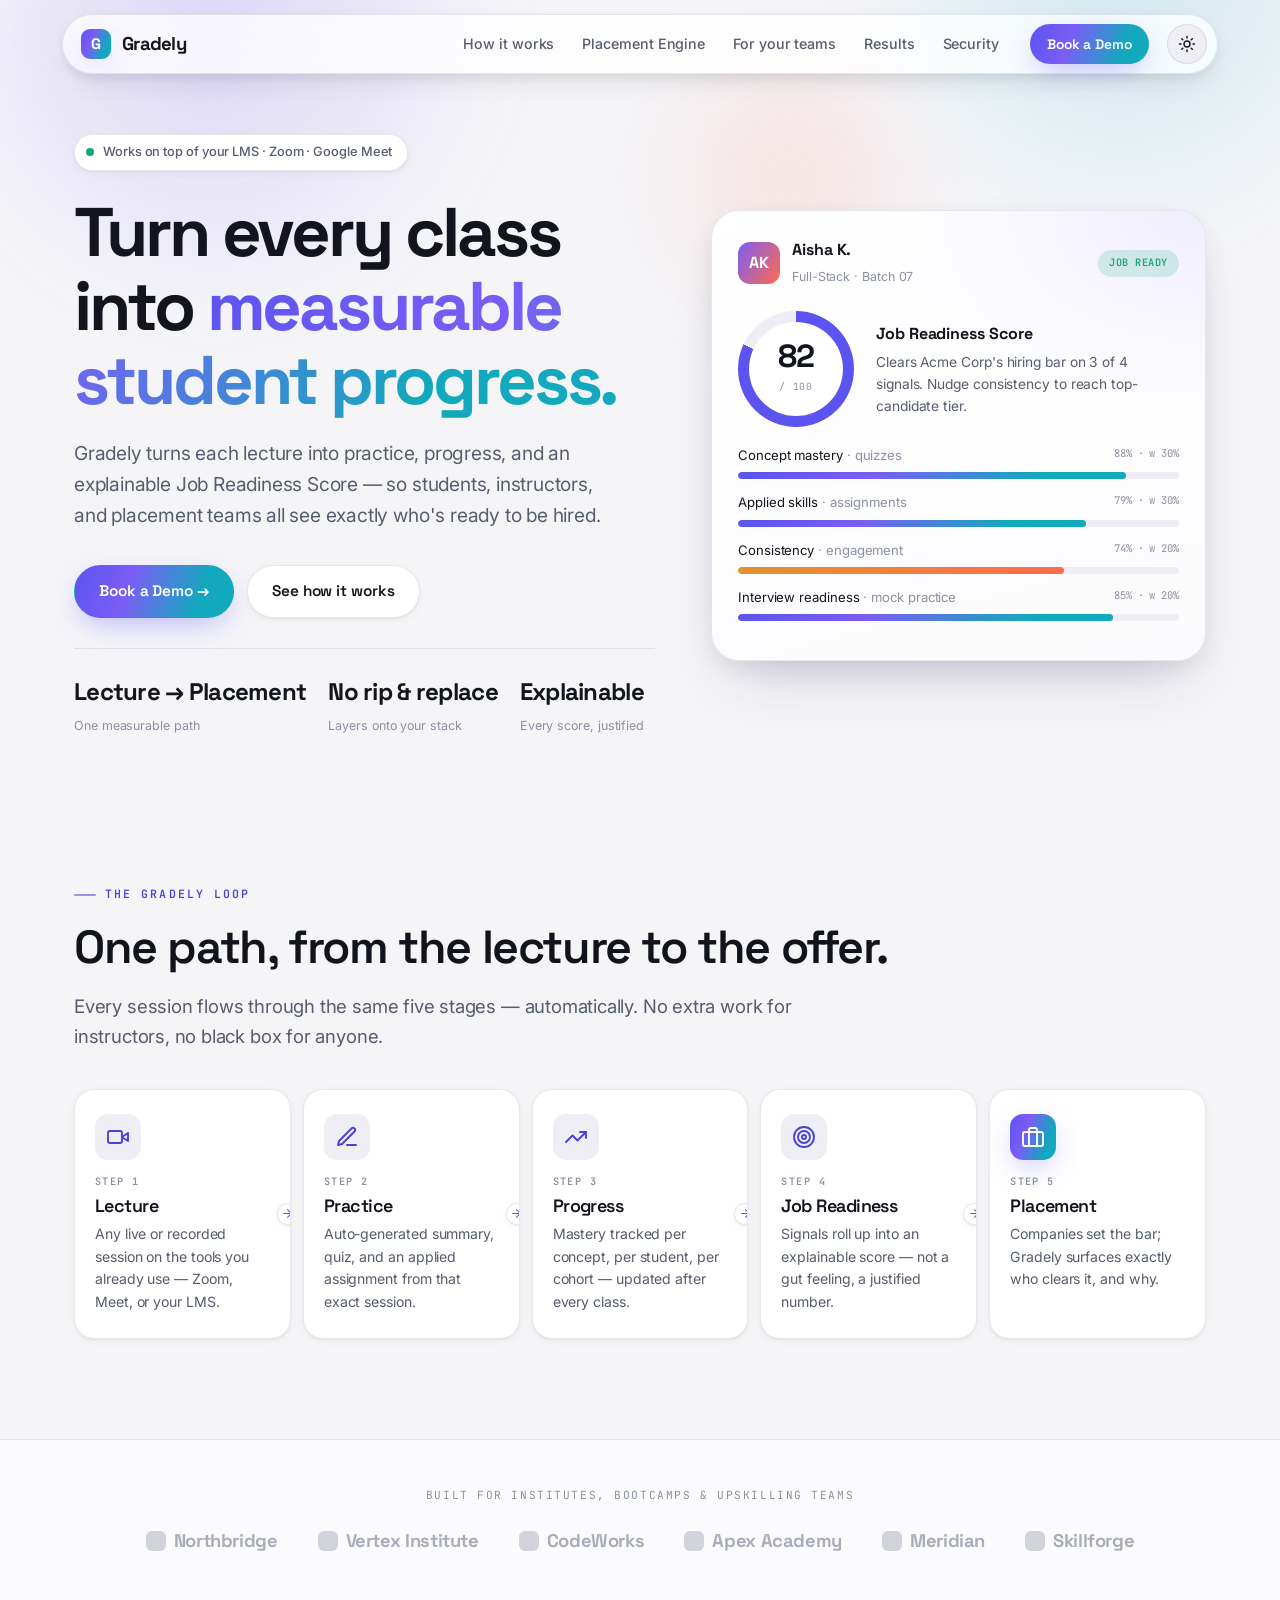
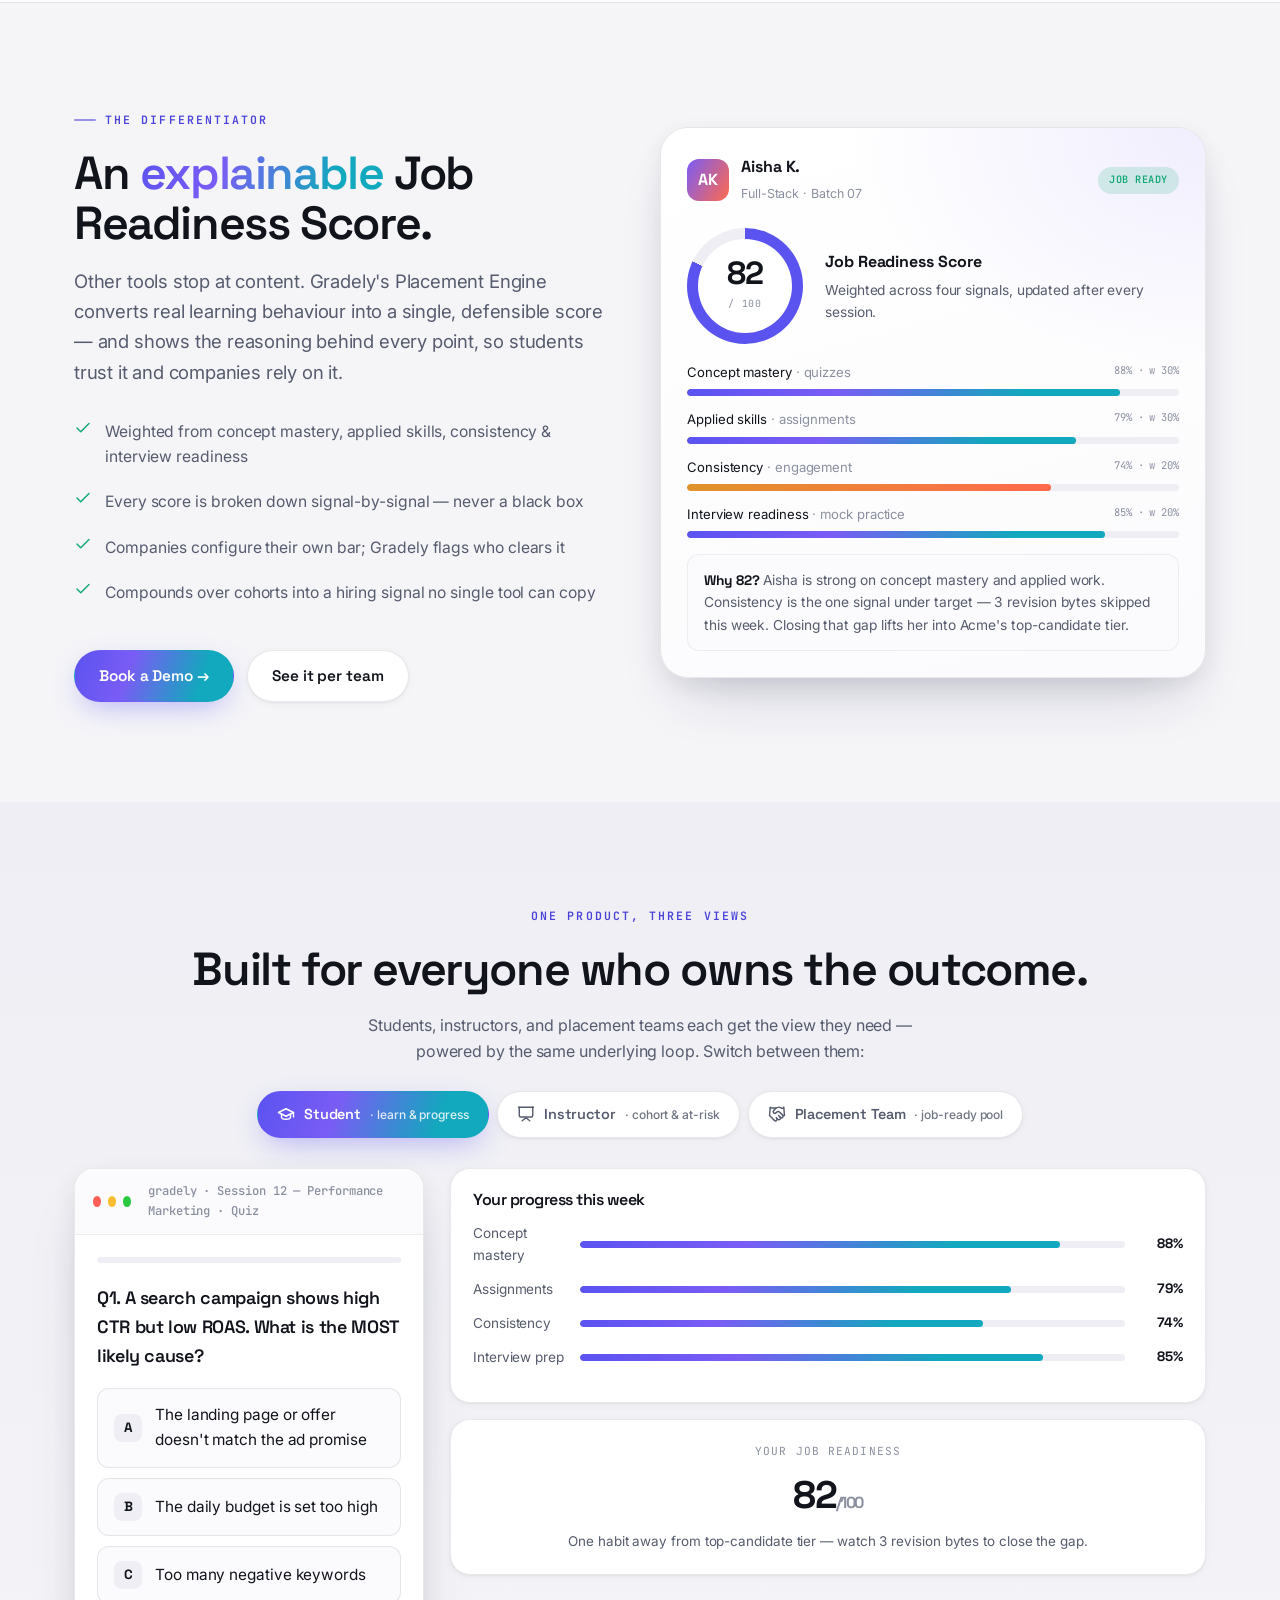
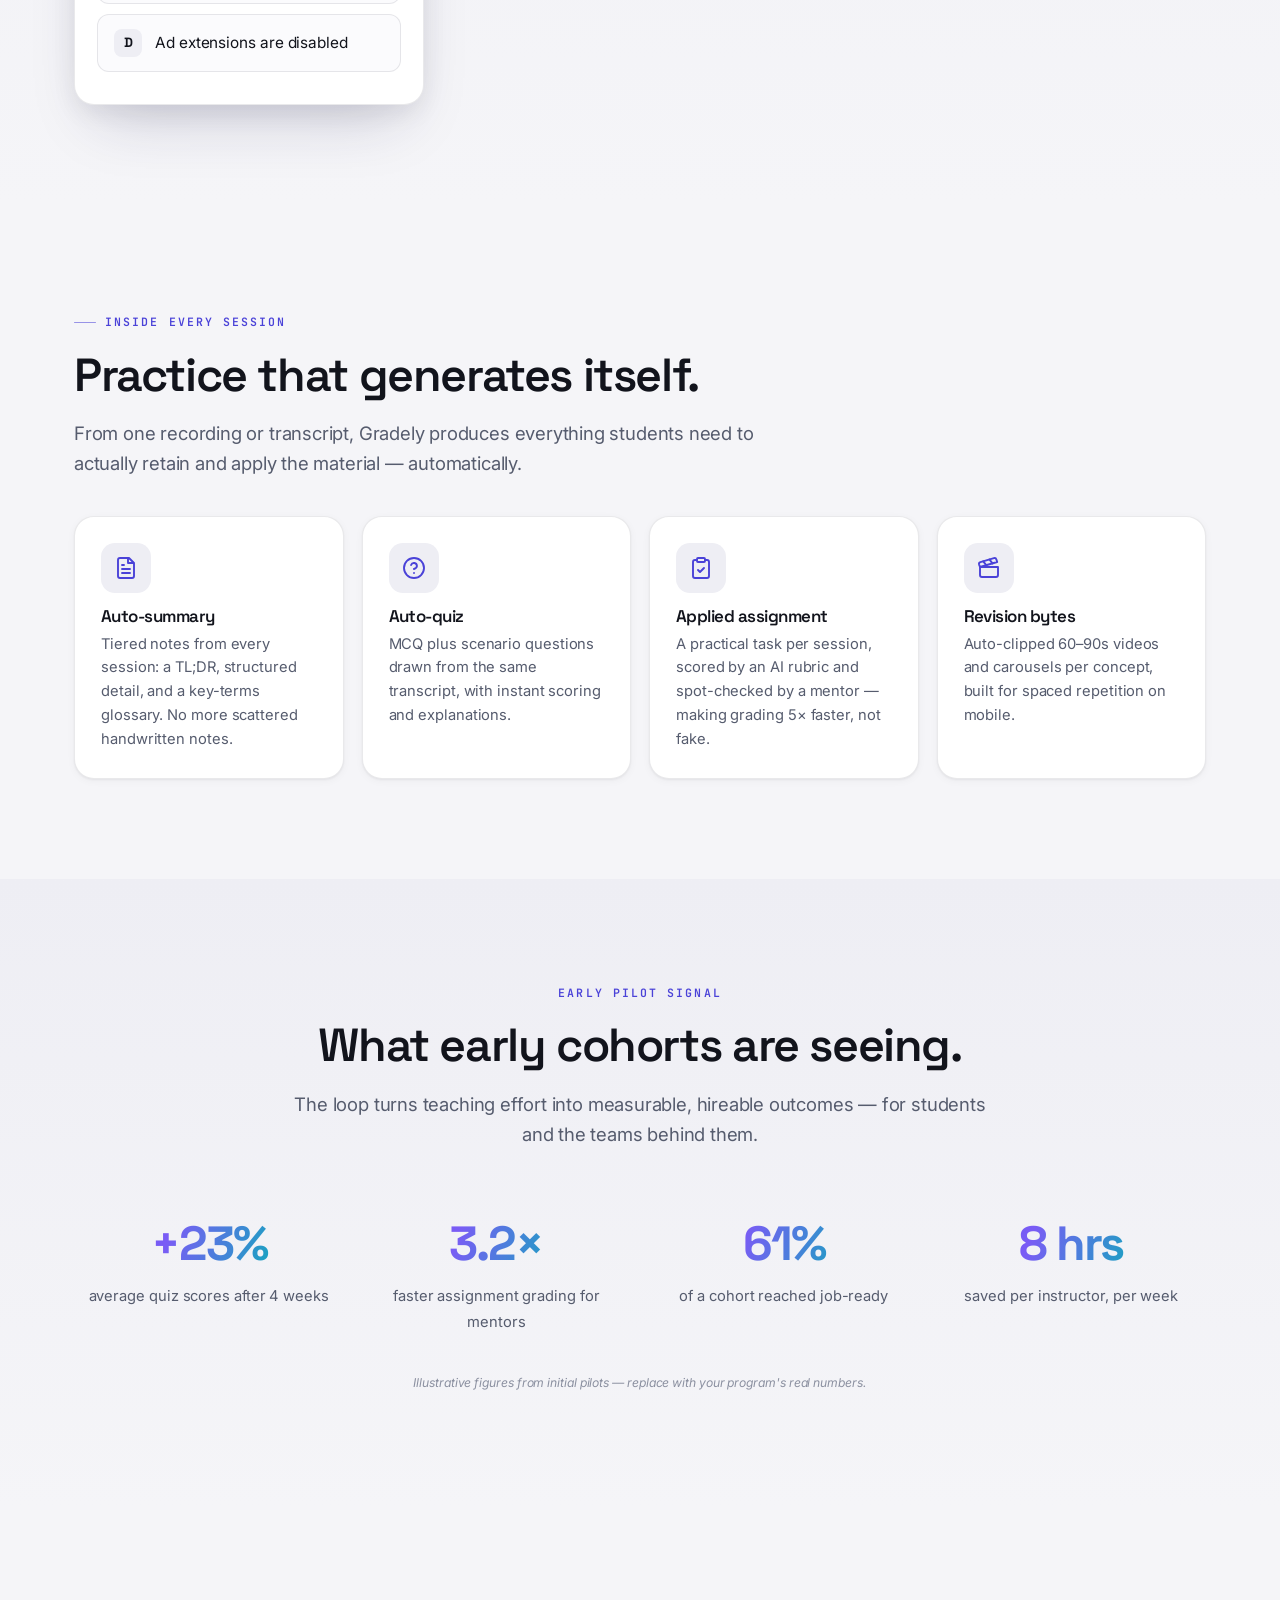
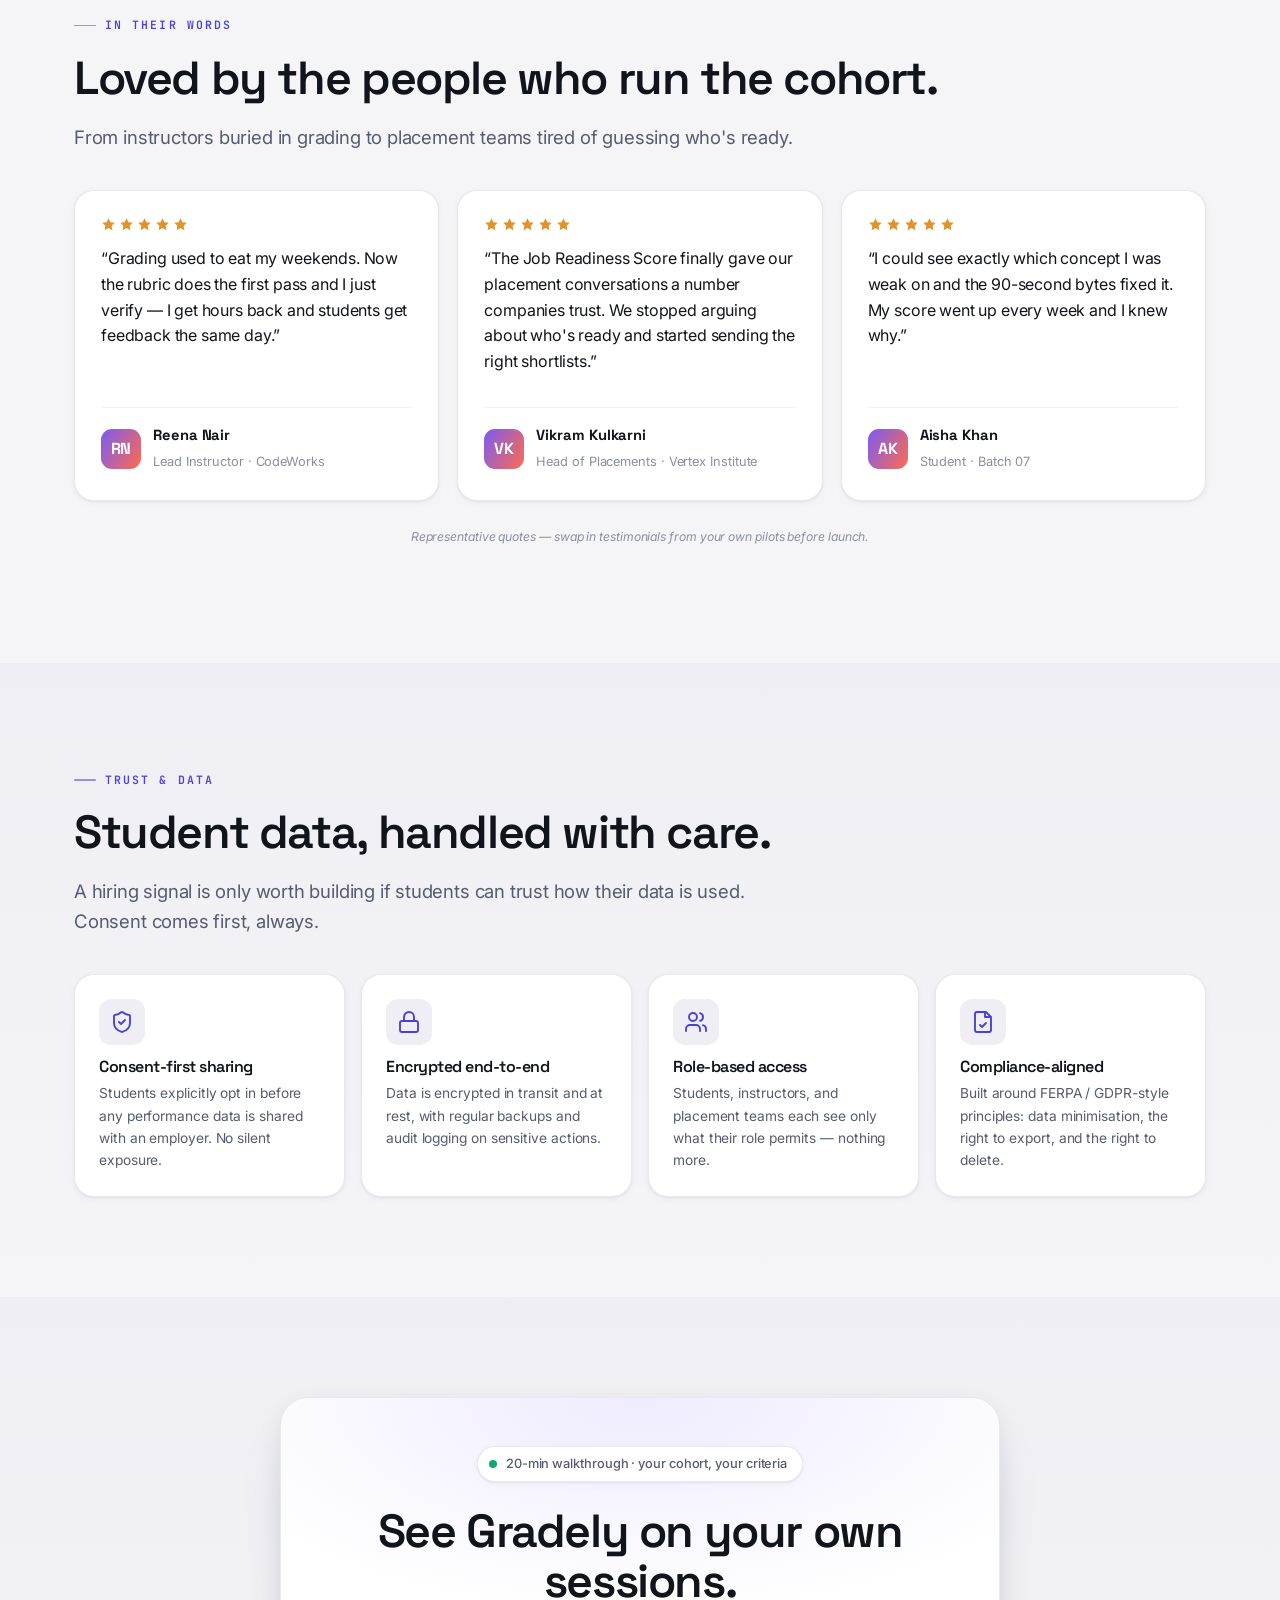
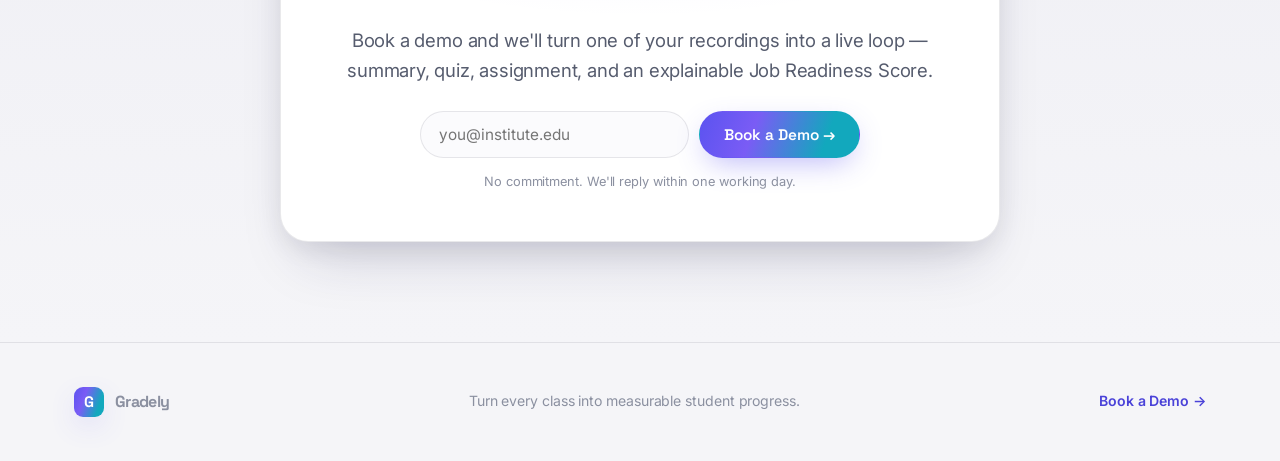
==== commit 23358143: "Reposition as landing page + apply UI UX Pro Max design pass Rebuild index.html from internal propos" ====
--- a/index.html
+++ b/index.html
@@ -3,19 +3,18 @@
 <head>
 <meta charset="UTF-8" />
 <meta name="viewport" content="width=device-width, initial-scale=1.0" />
-<title>Gradely — Proposal</title>
-<meta name="description" content="Gradely: the post-lecture learning loop that closes the gap from lecture to placement." />
+<title>Gradely — Turn every class into measurable student progress</title>
+<meta name="description" content="Gradely sits on top of your LMS, Zoom & Meet — turning every lecture into practice, progress, an explainable Job Readiness Score, and placement." />
 <link rel="preconnect" href="https://fonts.googleapis.com">
 <link rel="preconnect" href="https://fonts.gstatic.com" crossorigin>
 <link href="https://fonts.googleapis.com/css2?family=Inter:wght@400;450;500;600;700&family=Space+Grotesk:wght@500;600;700&family=JetBrains+Mono:wght@500;600&display=swap" rel="stylesheet">
 <style>
   :root {
-    /* light (default) */
-    --bg: #f4f4f7;
+    --bg: #f5f5f8;
     --bg-tint: #eeeef4;
     --surface: #ffffff;
     --surface-2: #fbfbfd;
-    --glass: rgba(255,255,255,.72);
+    --glass: rgba(255,255,255,.74);
     --line: rgba(17,20,34,.09);
     --line-2: rgba(17,20,34,.06);
     --text: #12141c;
@@ -39,7 +38,7 @@
     --mesh-1: rgba(122,92,245,.20);
     --mesh-2: rgba(18,168,189,.16);
     --mesh-3: rgba(255,106,77,.13);
-    --grain-op: .04;
+    --grain-op: .035;
   }
   [data-theme="dark"] {
     --bg: #08080d;
@@ -84,7 +83,6 @@
     overflow-x: hidden;
     letter-spacing: -.005em;
   }
-  /* film grain overlay */
   body::after {
     content:""; position: fixed; inset: 0; z-index: 9998; pointer-events: none;
     opacity: var(--grain-op); mix-blend-mode: overlay;
@@ -92,20 +90,23 @@
   }
   a { color: inherit; text-decoration: none; }
   h1,h2,h3,h4 { font-family: "Space Grotesk", sans-serif; line-height: 1.08; margin: 0 0 .4em; letter-spacing: -.03em; font-weight: 600; }
-  h2 { font-size: clamp(1.9rem, 3.8vw, 2.85rem); }
+  h2 { font-size: clamp(1.95rem, 4vw, 2.9rem); }
   h3 { font-size: 1.3rem; }
   p { margin: 0 0 1rem; }
   .wrap { max-width: var(--maxw); margin: 0 auto; padding: 0 24px; }
-  section { padding: 108px 0; position: relative; }
+  section { padding: 100px 0; position: relative; }
   .eyebrow {
     display: inline-flex; align-items: center; gap: 9px; font-family: "JetBrains Mono", monospace;
     font-size: .72rem; font-weight: 600; letter-spacing: .18em; text-transform: uppercase;
     color: var(--brand-ink); margin-bottom: 18px;
   }
   .eyebrow::before { content:""; width: 22px; height: 1.5px; background: currentColor; opacity: .55; border-radius: 2px; }
-  .lede { color: var(--muted); font-size: 1.16rem; max-width: 64ch; letter-spacing: -.01em; }
-
-  /* NAV — floating glass pill */
+  .lede { color: var(--muted); font-size: 1.16rem; max-width: 60ch; letter-spacing: -.01em; }
+  .center { text-align: center; }
+  .center .lede { margin-left: auto; margin-right: auto; }
+  .center .eyebrow::before { display: none; }
+
+  /* NAV */
   nav {
     position: sticky; top: 14px; z-index: 60; margin: 14px auto 0; max-width: calc(var(--maxw) - 8px);
     padding: 0 8px;
@@ -122,66 +123,118 @@
     color: var(--muted); font-size: .89rem; font-weight: 500; padding: 8px 13px; border-radius: var(--r-pill); transition: .18s;
   }
   .nav-links a:hover { color: var(--text); background: var(--bg-tint); }
+  .nav-cta {
+    font-family:"Space Grotesk"; font-weight:600; font-size:.86rem; color:#fff; background: var(--grad);
+    padding: 9px 17px; border-radius: var(--r-pill); box-shadow: var(--sh-brand); transition:.2s; white-space:nowrap;
+  }
+  .nav-cta:hover { transform: translateY(-1px); }
   .icon-btn {
     background: var(--bg-tint); border: 1px solid var(--line); color: var(--text);
     width: 40px; height: 40px; border-radius: 50%; cursor: pointer; font-size: 1rem;
     display: grid; place-items: center; transition: .2s; flex: 0 0 auto;
   }
   .icon-btn:hover { transform: rotate(-18deg) scale(1.05); border-color: var(--brand); }
-  @media (max-width: 900px){ .nav-links { display: none; } }
+  @media (max-width: 960px){ .nav-links { display: none; } }
+  @media (max-width: 540px){ .nav-cta { display: none; } }
+
+  /* BUTTONS */
+  .cta-row { display: flex; gap: 13px; flex-wrap: wrap; margin-top: 34px; }
+  .center .cta-row { justify-content: center; }
+  .btn {
+    display: inline-flex; align-items: center; gap: 9px; cursor: pointer;
+    font-family: "Space Grotesk"; font-weight: 600; font-size: .96rem; padding: 13px 24px; border-radius: var(--r-pill); border: 1px solid transparent; transition: .22s cubic-bezier(.2,.8,.2,1);
+  }
+  .btn-primary { background: var(--grad); color: #fff; box-shadow: var(--sh-brand); }
+  .btn-primary:hover { transform: translateY(-2px); box-shadow: 0 16px 40px -8px rgba(91,83,240,.55); }
+  .btn-ghost { background: var(--surface); border-color: var(--line); color: var(--text); box-shadow: var(--sh-sm); }
+  .btn-ghost:hover { border-color: var(--brand); transform: translateY(-2px); }
 
   /* HERO */
-  .hero { padding-top: 64px; padding-bottom: 44px; overflow: clip; }
-  .mesh {
-    position: absolute; inset: -20% -10% auto -10%; height: 760px; z-index: 0; pointer-events: none; filter: blur(30px);
-  }
-  .mesh::before, .mesh::after {
-    content:""; position:absolute; border-radius: 50%;
-  }
-  .mesh::before {
-    width: 620px; height: 520px; left: 8%; top: 0;
-    background: radial-gradient(circle at 40% 40%, var(--mesh-1), transparent 62%);
-    animation: float1 16s ease-in-out infinite;
-  }
-  .mesh::after {
-    width: 560px; height: 500px; right: 6%; top: -6%;
-    background: radial-gradient(circle at 60% 40%, var(--mesh-2), transparent 62%);
-    animation: float2 20s ease-in-out infinite;
-  }
-  .mesh i {
-    position:absolute; width: 420px; height: 380px; left: 44%; top: 26%; border-radius:50%;
-    background: radial-gradient(circle, var(--mesh-3), transparent 62%); animation: float1 24s ease-in-out infinite reverse;
-  }
+  .hero { padding-top: 60px; padding-bottom: 40px; overflow: clip; }
+  .mesh { position: absolute; inset: -20% -10% auto -10%; height: 760px; z-index: 0; pointer-events: none; filter: blur(30px); }
+  .mesh::before, .mesh::after { content:""; position:absolute; border-radius: 50%; }
+  .mesh::before { width: 620px; height: 520px; left: 6%; top: 0; background: radial-gradient(circle at 40% 40%, var(--mesh-1), transparent 62%); animation: float1 16s ease-in-out infinite; }
+  .mesh::after { width: 560px; height: 500px; right: 4%; top: -6%; background: radial-gradient(circle at 60% 40%, var(--mesh-2), transparent 62%); animation: float2 20s ease-in-out infinite; }
+  .mesh i { position:absolute; width: 420px; height: 380px; left: 46%; top: 22%; border-radius:50%; background: radial-gradient(circle, var(--mesh-3), transparent 62%); animation: float1 24s ease-in-out infinite reverse; }
   @keyframes float1 { 0%,100%{ transform: translate(0,0) scale(1);} 50%{ transform: translate(40px,30px) scale(1.08);} }
   @keyframes float2 { 0%,100%{ transform: translate(0,0) scale(1);} 50%{ transform: translate(-46px,24px) scale(1.06);} }
   .hero .wrap { position: relative; z-index: 1; }
+  .hero-grid { display: grid; grid-template-columns: 1.08fr .92fr; gap: 56px; align-items: center; }
+  @media (max-width: 940px){ .hero-grid { grid-template-columns: 1fr; gap: 40px; } }
   .badge {
     display: inline-flex; align-items: center; gap: 9px; font-size: .8rem; font-weight: 500;
     color: var(--muted); background: var(--surface); border: 1px solid var(--line);
-    padding: 7px 15px 7px 11px; border-radius: var(--r-pill); margin-bottom: 26px; box-shadow: var(--sh-sm);
+    padding: 7px 15px 7px 11px; border-radius: var(--r-pill); margin-bottom: 24px; box-shadow: var(--sh-sm);
   }
   .badge .pulse { width: 8px; height: 8px; border-radius: 50%; background: var(--good); box-shadow: 0 0 0 0 var(--good); animation: pulse 2.4s infinite; }
   @keyframes pulse { 0%{box-shadow:0 0 0 0 color-mix(in srgb,var(--good) 65%,transparent)} 70%{box-shadow:0 0 0 7px transparent} 100%{box-shadow:0 0 0 0 transparent} }
-  .hero h1 { font-size: clamp(2.7rem, 6.6vw, 5rem); font-weight: 700; letter-spacing: -.045em; margin-bottom: 22px; }
+  .hero h1 { font-size: clamp(2.6rem, 5.6vw, 4.3rem); font-weight: 700; letter-spacing: -.045em; margin-bottom: 20px; }
   .hero h1 .grad { background: var(--grad); -webkit-background-clip: text; background-clip: text; color: transparent; }
-  .hero p.lede { font-size: 1.28rem; max-width: 60ch; }
-  .cta-row { display: flex; gap: 13px; flex-wrap: wrap; margin-top: 34px; }
-  .btn {
-    display: inline-flex; align-items: center; gap: 9px; cursor: pointer;
-    font-family: "Space Grotesk"; font-weight: 600; font-size: .96rem; padding: 13px 24px; border-radius: var(--r-pill); border: 1px solid transparent; transition: .22s cubic-bezier(.2,.8,.2,1);
-  }
-  .btn-primary { background: var(--grad); color: #fff; box-shadow: var(--sh-brand); position: relative; }
-  .btn-primary:hover { transform: translateY(-2px); box-shadow: 0 16px 40px -8px rgba(91,83,240,.55); }
-  .btn-ghost { background: var(--surface); border-color: var(--line); color: var(--text); box-shadow: var(--sh-sm); }
-  .btn-ghost:hover { border-color: var(--brand); transform: translateY(-2px); }
-  .stat-row { display: flex; gap: 40px; flex-wrap: wrap; margin-top: 56px; padding-top: 34px; border-top: 1px solid var(--line); }
-  .stat b { display: block; font-family:"Space Grotesk"; font-size: 2.15rem; font-weight: 700; letter-spacing: -.04em; }
-  .stat span { color: var(--faint); font-size: .84rem; letter-spacing: 0; }
-
-  /* generic cards */
-  .cards { display: grid; grid-template-columns: repeat(auto-fit, minmax(240px,1fr)); gap: 18px; }
+  .hero p.lede { font-size: 1.2rem; max-width: 46ch; }
+  .hero-mini { display:flex; gap: 22px; flex-wrap: wrap; margin-top: 30px; padding-top: 24px; border-top: 1px solid var(--line); }
+  .hero-mini .m b { display:block; font-family:"Space Grotesk"; font-size: 1.5rem; font-weight: 700; letter-spacing:-.03em; }
+  .hero-mini .m span { color: var(--faint); font-size: .78rem; }
+
+  /* SCORE CARD (hero visual + differentiator) */
+  .score-card {
+    background: linear-gradient(165deg, var(--surface), var(--surface-2)); border: 1px solid var(--line);
+    border-radius: var(--r-lg); padding: 26px; box-shadow: var(--sh-lg); position: relative; overflow: hidden;
+  }
+  .score-card::before { content:""; position:absolute; inset:0; background: radial-gradient(120% 80% at 100% 0, var(--mesh-1), transparent 55%); opacity:.5; pointer-events:none; }
+  .score-head { display:flex; align-items:center; justify-content:space-between; position:relative; z-index:1; }
+  .score-head .who { display:flex; align-items:center; gap:12px; }
+  .score-head .av { width:42px; height:42px; border-radius:12px; background: var(--grad-warm); display:grid; place-items:center; color:#fff; font-family:"Space Grotesk"; font-weight:700; }
+  .score-head .who b { font-family:"Space Grotesk"; font-size:1rem; display:block; }
+  .score-head .who span { font-size:.78rem; color:var(--faint); }
+  .score-ready { font-family:"JetBrains Mono"; font-size:.64rem; font-weight:600; letter-spacing:.05em; padding:5px 11px; border-radius:var(--r-pill); background: color-mix(in srgb,var(--good) 16%,transparent); color: var(--good); }
+  .score-main { display:flex; align-items:center; gap:22px; margin:22px 0 6px; position:relative; z-index:1; }
+  .score-ring { width: 116px; height:116px; border-radius:50%; flex:0 0 auto; display:grid; place-items:center; position:relative;
+    background: conic-gradient(var(--brand) calc(var(--p,82)*1%), var(--bg-tint) 0); }
+  .score-ring::after { content:""; position:absolute; inset:11px; border-radius:50%; background: var(--surface); }
+  .score-ring .num { position:relative; z-index:1; text-align:center; }
+  .score-ring .num b { font-family:"Space Grotesk"; font-size:2rem; font-weight:700; letter-spacing:-.04em; display:block; line-height:1; }
+  .score-ring .num span { font-size:.62rem; font-family:"JetBrains Mono"; color:var(--faint); text-transform:uppercase; letter-spacing:.08em; }
+  .score-legend b { font-family:"Space Grotesk"; }
+  .score-legend p { font-size:.86rem; color:var(--muted); margin:4px 0 0; }
+  .signals { margin-top:18px; position:relative; z-index:1; }
+  .sig { margin-bottom:13px; }
+  .sig-top { display:flex; justify-content:space-between; font-size:.82rem; margin-bottom:6px; }
+  .sig-top .w { font-family:"JetBrains Mono"; font-size:.66rem; color:var(--faint); }
+  .sig-bar { height:7px; border-radius:var(--r-pill); background: var(--bg-tint); overflow:hidden; }
+  .sig-bar > i { display:block; height:100%; border-radius:inherit; background: var(--grad); width:0; transition: width 1.1s cubic-bezier(.2,.8,.2,1); }
+  .sig-bar.low > i { background: linear-gradient(90deg, var(--warn), var(--accent)); }
+  .score-why { margin-top:16px; padding:14px 16px; border-radius: var(--r-sm); background: var(--surface-2); border:1px solid var(--line-2); font-size:.86rem; color:var(--muted); position:relative; z-index:1; }
+  .score-why b { color: var(--text); font-family:"Space Grotesk"; }
+
+  /* JOURNEY */
+  .journey { display:flex; gap: 12px; margin-top: 12px; }
+  @media (max-width: 900px){ .journey { flex-direction: column; } }
+  .jstep {
+    flex:1; background: var(--surface); border:1px solid var(--line); border-radius: var(--r); padding: 24px 20px;
+    position: relative; box-shadow: var(--sh-sm); transition:.26s cubic-bezier(.2,.8,.2,1); overflow:hidden;
+  }
+  .jstep:hover { transform: translateY(-5px); box-shadow: var(--sh-lg); }
+  .jstep .ji { width:46px; height:46px; border-radius:13px; display:grid; place-items:center; font-size:1.4rem; background: var(--bg-tint); margin-bottom:14px; }
+  .jstep:last-child .ji { background: var(--grad); color:#fff; box-shadow: var(--sh-brand); }
+  .jstep .jn { font-family:"JetBrains Mono"; font-size:.64rem; font-weight:600; letter-spacing:.14em; text-transform:uppercase; color:var(--faint); }
+  .jstep h4 { margin:6px 0 7px; font-size:1.12rem; }
+  .jstep p { margin:0; color:var(--muted); font-size:.88rem; }
+  .jstep .arr { position:absolute; right:-9px; top:50%; transform:translateY(-50%); z-index:2; width:22px;height:22px; border-radius:50%; background:var(--surface); border:1px solid var(--line); display:grid; place-items:center; color:var(--brand); font-size:.8rem; box-shadow: var(--sh-sm); }
+  @media (max-width: 900px){ .jstep .arr { right:50%; top:auto; bottom:-11px; transform:translateX(50%) rotate(90deg); } }
+  .jstep:last-child .arr { display:none; }
+
+  /* LOGO CLOUD */
+  .logos-band { padding: 46px 0; border-top:1px solid var(--line); border-bottom:1px solid var(--line); background: var(--surface-2); }
+  .logos-cap { text-align:center; font-family:"JetBrains Mono"; font-size:.7rem; letter-spacing:.14em; text-transform:uppercase; color:var(--faint); margin-bottom:22px; }
+  .logos { display:flex; flex-wrap:wrap; justify-content:center; align-items:center; gap: 14px 40px; }
+  .logos .lg { font-family:"Space Grotesk"; font-weight:700; font-size:1.15rem; letter-spacing:-.02em; color:var(--faint); opacity:.72; transition:.2s; display:flex; align-items:center; gap:8px; }
+  .logos .lg:hover { opacity:1; color:var(--text); }
+  .logos .lg .m { width:20px; height:20px; border-radius:6px; background: currentColor; opacity:.5; }
+
+  /* GENERIC CARDS */
+  .cards { display: grid; grid-template-columns: repeat(auto-fit, minmax(230px,1fr)); gap: 18px; }
   .card {
-    background: var(--surface); border: 1px solid var(--line); border-radius: var(--r); padding: 28px;
+    background: var(--surface); border: 1px solid var(--line); border-radius: var(--r); padding: 26px;
     transition: .26s cubic-bezier(.2,.8,.2,1); position: relative; box-shadow: var(--sh-sm); overflow: hidden;
   }
   .card::before {
@@ -191,56 +244,31 @@
   }
   .card:hover { transform: translateY(-5px); box-shadow: var(--sh-lg); }
   .card:hover::before { opacity: .8; }
-  .card .ic { font-size: 1.6rem; margin-bottom: 14px; display:inline-grid; place-items:center; width:52px; height:52px; border-radius: 14px; background: var(--bg-tint); }
-  .card h3 { font-size: 1.08rem; }
-  .card p { color: var(--muted); font-size: .93rem; margin: 0; }
-
-  /* LOOP */
-  .loop-wrap { display: grid; grid-template-columns: 1.02fr 1fr; gap: 44px; align-items: center; }
-  @media (max-width: 940px){ .loop-wrap { grid-template-columns: 1fr; } }
-  .loop-stage {
-    display: flex; gap: 16px; padding: 15px 16px; border-radius: var(--r-sm); cursor: pointer;
-    border: 1px solid transparent; transition: .22s; align-items: flex-start;
-  }
-  .loop-stage:hover { background: var(--surface); box-shadow: var(--sh-sm); }
-  .loop-stage.active { background: var(--surface); border-color: var(--line); box-shadow: var(--sh-md); }
-  .loop-stage .num {
-    flex: 0 0 auto; width: 36px; height: 36px; border-radius: 11px; display: grid; place-items: center;
-    font-family:"Space Grotesk"; font-weight: 700; font-size: .92rem; background: var(--bg-tint); color: var(--faint); transition:.22s;
-  }
-  .loop-stage.active .num { background: var(--grad); color: #fff; box-shadow: var(--sh-brand); }
-  .loop-stage h4 { margin: 5px 0 3px; font-size: 1.02rem; }
-  .loop-stage p { margin: 0; color: var(--muted); font-size: .89rem; }
-  .loop-visual {
-    background: linear-gradient(160deg, var(--surface), var(--surface-2)); border: 1px solid var(--line); border-radius: var(--r-lg); padding: 34px;
-    min-height: 356px; position: relative; overflow: hidden; box-shadow: var(--sh-lg);
-  }
-  .loop-detail { animation: fade .45s cubic-bezier(.2,.8,.2,1); position: relative; z-index:1; }
-  @keyframes fade { from { opacity: 0; transform: translateY(10px);} to {opacity:1; transform: none;} }
-  .loop-detail .tag { font-family:"JetBrains Mono"; font-size:.7rem; font-weight:600; letter-spacing:.16em; text-transform:uppercase; color: var(--brand-ink); }
-  .loop-detail h3 { margin: 10px 0 12px; font-size: 1.5rem; }
-  .chip { display:inline-block; font-size:.78rem; font-weight:500; padding: 6px 13px; border-radius: var(--r-pill); background: var(--bg-tint); border:1px solid var(--line-2); color: var(--muted); margin: 0 6px 7px 0; }
-  .ring { position:absolute; right:-70px; bottom:-70px; width: 230px; height:230px; border-radius:50%; border: 1.5px dashed var(--line); opacity:.6;}
-  .ring::after { content:""; position:absolute; inset:34px; border-radius:50%; border:1.5px dashed var(--line);}
-
-  /* TABS */
+  .card .ic { font-size: 1.5rem; margin-bottom: 14px; display:inline-grid; place-items:center; width:50px; height:50px; border-radius: 14px; background: var(--bg-tint); }
+  .card h3 { font-size: 1.06rem; }
+  .card p { color: var(--muted); font-size: .92rem; margin: 0; }
+
+  /* SPLIT (differentiator) */
+  .split { display:grid; grid-template-columns: 1fr 1fr; gap: 40px; align-items:center; }
+  @media (max-width: 940px){ .split { grid-template-columns: 1fr; gap: 32px; } }
+  .split ul { list-style:none; padding:0; margin: 22px 0 0; }
+  .split ul li { display:flex; gap:13px; padding: 10px 0; color: var(--muted); font-size:.98rem; align-items:baseline; }
+  .split ul .ck { color: var(--good); font-weight:700; flex:0 0 auto; }
+
+  /* TABS / PERSONAS */
   .tabs { display: flex; flex-wrap: wrap; gap: 8px; margin-bottom: 30px; }
+  .center .tabs { justify-content: center; }
   .tab {
-    padding: 10px 17px; border-radius: var(--r-pill); cursor: pointer; font-weight: 500; font-size: .89rem;
-    background: var(--surface); border: 1px solid var(--line); color: var(--muted); transition: .2s; display:flex; gap:8px; align-items:center; box-shadow: var(--sh-sm);
+    padding: 11px 19px; border-radius: var(--r-pill); cursor: pointer; font-weight: 600; font-size: .9rem; font-family:"Space Grotesk";
+    background: var(--surface); border: 1px solid var(--line); color: var(--muted); transition: .2s; display:flex; gap:9px; align-items:center; box-shadow: var(--sh-sm);
   }
   .tab:hover { color: var(--text); transform: translateY(-1px); }
   .tab.active { background: var(--grad); border-color: transparent; color: #fff; box-shadow: var(--sh-brand); }
+  .tab small { font-weight:500; opacity:.85; font-family:"Inter"; }
   .tab-panel { display: none; animation: fade .4s ease; }
   .tab-panel.active { display: block; }
-  .module-grid { display: grid; grid-template-columns: 1.05fr .95fr; gap: 34px; align-items: start; }
-  @media (max-width: 900px){ .module-grid { grid-template-columns: 1fr; } }
-  .module-grid > div:first-child h3 { font-size: 1.55rem; }
-  .feature-list { list-style: none; padding: 0; margin: 20px 0 0; }
-  .feature-list li { display: flex; gap: 13px; padding: 11px 0; border-bottom: 1px solid var(--line-2); color: var(--muted); font-size: .96rem; align-items:baseline;}
-  .feature-list li:last-child { border-bottom: none; }
-  .feature-list .ck { color: var(--good); font-weight: 700; flex:0 0 auto; }
-  .pill-v2 { font-family:"JetBrains Mono"; font-size:.62rem; font-weight:600; color: var(--warn); border:1px solid color-mix(in srgb,var(--warn) 45%,transparent); padding:1px 7px; border-radius: var(--r-pill); margin-left:8px; }
+  @keyframes fade { from { opacity: 0; transform: translateY(10px);} to {opacity:1; transform: none;} }
+  .persona-intro { text-align:center; max-width: 60ch; margin: 0 auto 26px; color: var(--muted); }
 
   /* MOCK windows */
   .mock { background: var(--surface); border: 1px solid var(--line); border-radius: var(--r); overflow: hidden; box-shadow: var(--sh-lg); }
@@ -265,6 +293,12 @@
   .quiz-feedback.show { display:block; animation: fade .35s ease; }
   .quiz-progress { height: 6px; background: var(--bg-tint); border-radius: var(--r-pill); overflow: hidden; margin-bottom: 20px; }
   .quiz-progress > div { height: 100%; background: var(--grad); width: 0; transition: width .5s cubic-bezier(.2,.8,.2,1); border-radius: inherit; }
+  .stu-side { display:flex; flex-direction:column; gap:16px; }
+  .prog-card { background: var(--surface); border:1px solid var(--line); border-radius: var(--r); padding: 22px; box-shadow: var(--sh-sm); }
+  .prog-card h4 { font-size:1rem; margin-bottom:14px; }
+  .prog-row { display:flex; align-items:center; gap:11px; margin-bottom:12px; font-size:.85rem; }
+  .prog-row span.l { width:96px; flex:0 0 auto; color:var(--muted); }
+  .prog-row b { width:38px; text-align:right; font-family:"Space Grotesk"; font-size:.85rem; }
 
   /* SIMULATOR */
   .sim-grid { display: grid; grid-template-columns: 350px 1fr; gap: 26px; align-items: start; }
@@ -308,72 +342,115 @@
   .bars .bcol small { color: var(--faint); font-family:"JetBrains Mono"; font-size:.68rem; }
   .panel { background: var(--surface-2); border:1px solid var(--line); border-radius: var(--r-sm); padding: 20px; }
 
-  /* ANALYSIS */
-  .analysis-grid { display:grid; grid-template-columns: 1fr 1fr; gap: 16px; }
-  @media (max-width: 800px){ .analysis-grid { grid-template-columns: 1fr; } }
-  .anote { background: var(--surface); border: 1px solid var(--line); border-left: 3px solid var(--brand); border-radius: var(--r-sm); padding: 20px 22px; box-shadow: var(--sh-sm); transition:.24s; }
-  .anote:hover { transform: translateY(-3px); box-shadow: var(--sh-md); }
-  .anote.warnb { border-left-color: var(--warn); }
-  .anote.goodb { border-left-color: var(--good); }
-  .anote h4 { font-size: 1.04rem; margin-bottom: 8px; }
-  .anote p { color: var(--muted); font-size:.93rem; margin:0; }
-
-  /* DECISIONS */
-  .decision { background: var(--surface); border:1px solid var(--line); border-radius: var(--r-sm); padding: 22px 24px; margin-bottom: 12px; box-shadow: var(--sh-sm); transition:.2s; }
-  .decision[open] { box-shadow: var(--sh-md); }
-  .decision summary { cursor: pointer; font-family:"Space Grotesk"; font-weight: 600; font-size: 1.05rem; list-style: none; display:flex; align-items:center; gap: 14px; letter-spacing:-.02em; }
-  .decision summary::-webkit-details-marker { display:none; }
-  .decision summary .qn { flex:0 0 auto; width:30px;height:30px;border-radius:9px; background: var(--bg-tint); display:grid;place-items:center; font-family:"JetBrains Mono"; font-size:.8rem; font-weight:600; color: var(--brand-ink);}
-  .decision summary .arr { margin-left:auto; color: var(--faint); transition:.25s; }
-  .decision[open] summary .arr { transform: rotate(90deg); color: var(--brand); }
-  .decision .opts { margin-top: 18px; display:grid; gap: 10px; }
-  .decision .opt { padding: 13px 15px; border-radius: var(--r-sm); background: var(--surface-2); border:1px solid var(--line-2); font-size:.91rem; color: var(--muted); }
-  .decision .opt b { color: var(--text); }
-  .decision .rec { border-color: color-mix(in srgb,var(--good) 45%,var(--line)); background: color-mix(in srgb,var(--good) 7%, var(--surface)); }
-  .decision .rec::before { content:"★ Our lean · "; color: var(--good); font-weight:700; font-size:.72rem; font-family:"JetBrains Mono"; letter-spacing:.04em; }
-
-  /* ROADMAP */
-  .timeline { position: relative; padding-left: 34px; }
-  .timeline::before { content:""; position:absolute; left: 10px; top: 8px; bottom: 8px; width: 2px; background: linear-gradient(var(--brand), var(--brand-2), var(--accent)); opacity:.35; border-radius:2px; }
-  .tl-item { position: relative; margin-bottom: 28px; }
-  .tl-item::before { content:""; position:absolute; left: -28px; top: 5px; width: 15px; height: 15px; border-radius: 50%; background: var(--brand); box-shadow: 0 0 0 4px var(--bg), var(--sh-brand); }
-  .tl-item.v2::before { background: var(--brand-2); box-shadow: 0 0 0 4px var(--bg); }
-  .tl-item.v3::before { background: var(--accent); box-shadow: 0 0 0 4px var(--bg); }
-  .tl-item .ph { font-family:"JetBrains Mono"; font-size:.72rem; font-weight:600; letter-spacing:.06em; text-transform:uppercase; color: var(--faint); }
-  .tl-item h4 { margin: 6px 0 6px; font-size: 1.18rem; }
-  .tl-item p { color: var(--muted); font-size:.93rem; margin:0; }
-
-  /* ARCH */
-  .arch { display:grid; grid-template-columns: repeat(auto-fit,minmax(150px,1fr)); gap: 12px; }
-  .arch-node { background: var(--surface); border:1px solid var(--line); border-radius: var(--r-sm); padding: 18px; text-align:center; font-size:.86rem; box-shadow: var(--sh-sm); transition:.22s; }
-  .arch-node:hover { transform: translateY(-3px); box-shadow: var(--sh-md); border-color: color-mix(in srgb,var(--brand) 40%,var(--line)); }
-  .arch-node .ai { font-size: 1.5rem; display:block; margin-bottom: 8px; }
-  .arch-node b { display:block; font-family:"Space Grotesk"; font-size:.94rem; }
-  .arch-node span { color: var(--faint); font-family:"JetBrains Mono"; font-size:.72rem; }
-  .flow-arrow { text-align:center; color: var(--faint); font-size: 1.3rem; margin: 8px 0; opacity:.6; }
+  /* RESULTS */
+  .results { display:grid; grid-template-columns: repeat(4,1fr); gap: 18px; }
+  @media (max-width: 820px){ .results { grid-template-columns: repeat(2,1fr); } }
+  .result { text-align:center; padding: 12px; }
+  .result b { display:block; font-family:"Space Grotesk"; font-size: clamp(2.2rem,4vw,3rem); font-weight:700; letter-spacing:-.04em; background: var(--grad); -webkit-background-clip:text; background-clip:text; color:transparent; }
+  .result span { color: var(--muted); font-size:.92rem; }
+
+  /* TESTIMONIALS */
+  .tcards { display:grid; grid-template-columns: repeat(3,1fr); gap: 18px; }
+  @media (max-width: 880px){ .tcards { grid-template-columns: 1fr; } }
+  .tcard { background: var(--surface); border:1px solid var(--line); border-radius: var(--r); padding: 26px; box-shadow: var(--sh-sm); transition:.26s; display:flex; flex-direction:column; }
+  .tcard:hover { transform: translateY(-4px); box-shadow: var(--sh-md); }
+  .tcard .stars { display:flex; gap:3px; margin-bottom:14px; }
+  .tcard p { font-size:1rem; color:var(--text); letter-spacing:-.01em; flex:1; }
+  .tcard .who { display:flex; align-items:center; gap:12px; margin-top:16px; padding-top:16px; border-top:1px solid var(--line-2); }
+  .tcard .who .av { width:40px;height:40px;border-radius:11px; background: var(--grad-warm); display:grid;place-items:center;color:#fff;font-family:"Space Grotesk";font-weight:700; flex:0 0 auto; }
+  .tcard .who b { font-family:"Space Grotesk"; font-size:.92rem; display:block; }
+  .tcard .who span { font-size:.8rem; color:var(--faint); }
+
+  /* SECURITY */
+  .sec-cards { display:grid; grid-template-columns: repeat(4,1fr); gap: 16px; }
+  @media (max-width: 880px){ .sec-cards { grid-template-columns: repeat(2,1fr); } }
+  @media (max-width: 480px){ .sec-cards { grid-template-columns: 1fr; } }
+  .seccard { background: var(--surface); border:1px solid var(--line); border-radius: var(--r); padding: 24px; box-shadow: var(--sh-sm); transition:.24s; }
+  .seccard:hover { transform: translateY(-3px); box-shadow: var(--sh-md); border-color: color-mix(in srgb,var(--brand) 35%,var(--line)); }
+  .seccard .si { font-size:1.4rem; width:46px;height:46px;border-radius:12px;background:var(--bg-tint);display:grid;place-items:center;margin-bottom:13px; }
+  .seccard h4 { font-size:1rem; margin-bottom:7px; }
+  .seccard p { font-size:.86rem; color:var(--muted); margin:0; }
+
+  /* DEMO CTA */
+  .demo-cta { background: linear-gradient(180deg, var(--bg-tint), var(--bg)); }
+  .demo-card {
+    background: var(--surface); border:1px solid var(--line); border-radius: var(--r-lg); box-shadow: var(--sh-lg);
+    padding: 48px; max-width: 720px; margin: 0 auto; text-align:center; position:relative; overflow:hidden;
+  }
+  .demo-card::before { content:""; position:absolute; inset:0; background: radial-gradient(120% 90% at 50% 0, var(--mesh-1), transparent 55%); opacity:.6; pointer-events:none; }
+  .demo-card > * { position:relative; z-index:1; }
+  .demo-form { display:flex; gap:10px; max-width:440px; margin: 26px auto 0; flex-wrap:wrap; }
+  .demo-form input { flex:1; min-width: 200px; padding: 13px 18px; border-radius: var(--r-pill); border:1px solid var(--line); background: var(--surface-2); color: var(--text); font-family:"Inter"; font-size:.96rem; outline:none; transition:.2s; }
+  .demo-form input:focus { border-color: var(--brand); box-shadow: 0 0 0 3px color-mix(in srgb,var(--brand) 18%,transparent); }
+  .demo-note { font-size:.8rem; color:var(--faint); margin-top:14px; }
 
   footer { border-top: 1px solid var(--line); padding: 44px 0; color: var(--faint); font-size:.88rem; }
   .foot-inner { display:flex; justify-content: space-between; gap: 20px; flex-wrap: wrap; align-items:center; }
 
   .section-alt { background: linear-gradient(180deg, var(--bg-tint), var(--bg)); }
+  .disclaim { text-align:center; font-size:.76rem; color:var(--faint); margin-top: 26px; font-style: italic; }
   .reveal { opacity: 0; transform: translateY(26px); transition: .8s cubic-bezier(.2,.75,.2,1); }
   .reveal.in { opacity: 1; transform: none; }
+  @media (prefers-reduced-motion: reduce){ .reveal { opacity:1; transform:none; transition:none; } * { animation: none !important; } }
+
+  /* ICONS (Lucide-style SVG — no emoji) */
+  .ico { width: 24px; height: 24px; fill: none; stroke: currentColor; stroke-width: 1.9; stroke-linecap: round; stroke-linejoin: round; display: inline-block; vertical-align: middle; flex: 0 0 auto; }
+  .ico-fill { fill: currentColor; stroke: none; }
+  .ji, .card .ic, .seccard .si { color: var(--brand-ink); }
+  .jstep:last-child .ji { color: #fff; }
+  .tab .ico { width: 18px; height: 18px; }
+  .btn .ico, .nav-cta .ico { width: 17px; height: 17px; }
+  .jstep .arr .ico { width: 13px; height: 13px; }
+  .ck-ico { width: 18px; height: 18px; color: var(--good); }
+  .stars .ico { width: 15px; height: 15px; color: var(--warn); }
+  .status-dot { width: 9px; height: 9px; border-radius: 50%; display: inline-block; margin-right: 8px; flex: 0 0 auto; }
+
+  /* ACCESSIBILITY — visible focus + pointers (UI UX Pro Max checklist) */
+  :focus-visible { outline: 2px solid var(--brand); outline-offset: 2px; border-radius: 6px; }
+  .btn:focus-visible, .nav-cta:focus-visible, .tab:focus-visible { outline-offset: 3px; }
+  .tab, .quiz-opt, .switch .track, .icon-btn, input[type=range] { cursor: pointer; }
 </style>
 </head>
 <body>
+
+<!-- ICON SPRITE (Lucide) -->
+<svg width="0" height="0" style="position:absolute" aria-hidden="true">
+  <symbol id="i-video" viewBox="0 0 24 24"><path d="m22 8-6 4 6 4V8Z"/><rect width="14" height="12" x="2" y="6" rx="2"/></symbol>
+  <symbol id="i-pen" viewBox="0 0 24 24"><path d="M12 20h9"/><path d="M16.5 3.5a2.12 2.12 0 0 1 3 3L7 19l-4 1 1-4Z"/></symbol>
+  <symbol id="i-trend" viewBox="0 0 24 24"><polyline points="22 7 13.5 15.5 8.5 10.5 2 17"/><polyline points="16 7 22 7 22 13"/></symbol>
+  <symbol id="i-target" viewBox="0 0 24 24"><circle cx="12" cy="12" r="10"/><circle cx="12" cy="12" r="6"/><circle cx="12" cy="12" r="2"/></symbol>
+  <symbol id="i-briefcase" viewBox="0 0 24 24"><rect width="20" height="14" x="2" y="7" rx="2"/><path d="M16 21V5a2 2 0 0 0-2-2h-4a2 2 0 0 0-2 2v16"/></symbol>
+  <symbol id="i-filetext" viewBox="0 0 24 24"><path d="M15 2H6a2 2 0 0 0-2 2v16a2 2 0 0 0 2 2h12a2 2 0 0 0 2-2V7Z"/><path d="M14 2v5h5"/><path d="M16 13H8"/><path d="M16 17H8"/><path d="M10 9H8"/></symbol>
+  <symbol id="i-help" viewBox="0 0 24 24"><circle cx="12" cy="12" r="10"/><path d="M9.09 9a3 3 0 0 1 5.83 1c0 2-3 3-3 3"/><path d="M12 17h.01"/></symbol>
+  <symbol id="i-clipcheck" viewBox="0 0 24 24"><rect width="8" height="4" x="8" y="2" rx="1"/><path d="M16 4h2a2 2 0 0 1 2 2v14a2 2 0 0 1-2 2H6a2 2 0 0 1-2-2V6a2 2 0 0 1 2-2h2"/><path d="m9 14 2 2 4-4"/></symbol>
+  <symbol id="i-clap" viewBox="0 0 24 24"><path d="M20.2 6 3 11l-.9-2.4c-.3-1.1.3-2.2 1.3-2.5l13.5-4c1.1-.3 2.2.3 2.5 1.3Z"/><path d="m6.2 5.3 3.1 3.9"/><path d="m12.4 3.4 3.1 4"/><path d="M3 11h18v8a2 2 0 0 1-2 2H5a2 2 0 0 1-2-2Z"/></symbol>
+  <symbol id="i-shieldcheck" viewBox="0 0 24 24"><path d="M20 13c0 5-3.5 7.5-7.66 8.95a1 1 0 0 1-.67-.01C7.5 20.5 4 18 4 13V6a1 1 0 0 1 1-1c2 0 4.5-1.2 6.24-2.72a1.17 1.17 0 0 1 1.52 0C14.51 3.81 17 5 19 5a1 1 0 0 1 1 1Z"/><path d="m9 12 2 2 4-4"/></symbol>
+  <symbol id="i-lock" viewBox="0 0 24 24"><rect width="18" height="11" x="3" y="11" rx="2"/><path d="M7 11V7a5 5 0 0 1 10 0v4"/></symbol>
+  <symbol id="i-users" viewBox="0 0 24 24"><path d="M16 21v-2a4 4 0 0 0-4-4H6a4 4 0 0 0-4 4v2"/><circle cx="9" cy="7" r="4"/><path d="M22 21v-2a4 4 0 0 0-3-3.87"/><path d="M16 3.13a4 4 0 0 1 0 7.75"/></symbol>
+  <symbol id="i-filecheck" viewBox="0 0 24 24"><path d="M15 2H6a2 2 0 0 0-2 2v16a2 2 0 0 0 2 2h12a2 2 0 0 0 2-2V7Z"/><path d="M14 2v5h5"/><path d="m9 15 2 2 4-4"/></symbol>
+  <symbol id="i-grad" viewBox="0 0 24 24"><path d="M22 10v6"/><path d="M6 12.5V16a6 3 0 0 0 12 0v-3.5"/><path d="m2 10 10-5 10 5-10 5z"/></symbol>
+  <symbol id="i-presentation" viewBox="0 0 24 24"><path d="M2 3h20"/><path d="M21 3v11a2 2 0 0 1-2 2H5a2 2 0 0 1-2-2V3"/><path d="m7 21 5-4 5 4"/></symbol>
+  <symbol id="i-handshake" viewBox="0 0 24 24"><path d="m11 17 2 2a1 1 0 1 0 3-3"/><path d="m14 14 2.5 2.5a1 1 0 1 0 3-3l-3.88-3.88a3 3 0 0 0-4.24 0l-.88.88a1 1 0 1 1-3-3l2.81-2.81a5.79 5.79 0 0 1 7.06-.87l.47.28a2 2 0 0 0 1.42.25L21 4"/><path d="m21 3 1 11h-2"/><path d="M3 3 2 14l6.5 6.5a1 1 0 1 0 3-3"/><path d="M3 4h8"/></symbol>
+  <symbol id="i-star" viewBox="0 0 24 24"><polygon points="12 2 15.09 8.26 22 9.27 17 14.14 18.18 21.02 12 17.77 5.82 21.02 7 14.14 2 9.27 8.91 8.26 12 2"/></symbol>
+  <symbol id="i-check" viewBox="0 0 24 24"><path d="M20 6 9 17l-5-5"/></symbol>
+  <symbol id="i-arrow" viewBox="0 0 24 24"><path d="M5 12h14"/><path d="m12 5 7 7-7 7"/></symbol>
+  <symbol id="i-sun" viewBox="0 0 24 24"><circle cx="12" cy="12" r="4"/><path d="M12 2v2"/><path d="M12 20v2"/><path d="m4.93 4.93 1.41 1.41"/><path d="m17.66 17.66 1.41 1.41"/><path d="M2 12h2"/><path d="M20 12h2"/><path d="m6.34 17.66-1.41 1.41"/><path d="m19.07 4.93-1.41 1.41"/></symbol>
+  <symbol id="i-moon" viewBox="0 0 24 24"><path d="M12 3a6 6 0 0 0 9 9 9 9 0 1 1-9-9Z"/></symbol>
+  <symbol id="i-sparkle" viewBox="0 0 24 24"><path d="M9.94 14.06 4 20m5.94-5.94L12 9m2.06 5.06L20 20m-5.94-5.94L12 9m0 0-2.06-5.06M12 9l2.06-5.06"/></symbol>
+</svg>
 
 <nav>
   <div class="wrap nav-inner">
     <div class="logo"><span class="dot">G</span> Gradely</div>
     <div class="nav-links">
-      <a href="#loop">The Loop</a>
-      <a href="#modules">Modules</a>
-      <a href="#quiz">Live Demo</a>
-      <a href="#placement">Placement Engine</a>
-      <a href="#analysis">Analysis</a>
-      <a href="#roadmap">Roadmap</a>
-    </div>
-    <button class="icon-btn" id="themeBtn" title="Toggle theme">☀️</button>
+      <a href="#journey">How it works</a>
+      <a href="#engine">Placement Engine</a>
+      <a href="#teams">For your teams</a>
+      <a href="#results">Results</a>
+      <a href="#security">Security</a>
+    </div>
+    <a href="#demo" class="nav-cta">Book a Demo</a>
+    <button class="icon-btn" id="themeBtn" title="Toggle theme" aria-label="Toggle dark mode"><svg class="ico" style="width:18px;height:18px"><use href="#i-sun" id="themeUse"/></svg></button>
   </div>
 </nav>
 
@@ -381,273 +458,311 @@
 <header class="hero">
   <div class="mesh"><i></i></div>
   <div class="wrap">
-    <span class="badge"><span class="pulse"></span> Product Proposal · v1 Draft · 2026</span>
-    <h1>Turn every lecture into a<br><span class="grad">measurable path to placement.</span></h1>
-    <p class="lede">Gradely is the post-lecture learning loop. Each session automatically becomes a summary, a quiz, a graded assignment, and bite-size revision — then feeds a placement-eligibility engine that tells companies exactly who's job-ready.</p>
-    <div class="cta-row">
-      <a href="#loop" class="btn btn-primary">See the loop →</a>
-      <a href="#quiz" class="btn btn-ghost">▶ Try the live demo</a>
-    </div>
-    <div class="stat-row">
-      <div class="stat"><b>6</b><span>Modules, one closed loop</span></div>
-      <div class="stat"><b>~90s</b><span>Micro-revision bytes</span></div>
-      <div class="stat"><b>1</b><span>Auto-flagged eligibility gate</span></div>
-      <div class="stat"><b>0→hire</b><span>The loop most LMS never close</span></div>
-    </div>
-  </div>
-</header>
-
-<!-- PROBLEM -->
-<section id="problem" class="section-alt">
-  <div class="wrap">
-    <span class="eyebrow reveal">The gap</span>
-    <h2 class="reveal">Lectures end. Learning leaks.<br>Placement is a black box.</h2>
-    <p class="lede reveal" style="margin-bottom:38px">Most LMS platforms stop at content delivery. What happens between "lecture watched" and "candidate hired" is manual, inconsistent, and invisible — to students, instructors, and companies alike.</p>
-    <div class="cards">
-      <div class="card reveal"><div class="ic">🧠</div><h3>Retention drops fast</h3><p>Without structured revision within 24–48h, most of a session is forgotten. Notes are inconsistent and rarely revisited.</p></div>
-      <div class="card reveal"><div class="ic">⏳</div><h3>Assessment is manual</h3><p>Instructors hand-build quizzes and grade assignments — so feedback is slow, sparse, and doesn't scale across cohorts.</p></div>
-      <div class="card reveal"><div class="ic">📉</div><h3>Progress is fuzzy</h3><p>"Are they ready?" is answered by gut feel. There's no continuous signal tying learning to employability.</p></div>
-      <div class="card reveal"><div class="ic">🔌</div><h3>The loop never closes</h3><p>Learning data and hiring live in separate worlds. Companies can't see who's actually job-ready, so placement stays a black box.</p></div>
-    </div>
-  </div>
-</section>
-
-<!-- LOOP -->
-<section id="loop">
-  <div class="wrap">
-    <span class="eyebrow reveal">The core concept</span>
-    <h2 class="reveal">One automated loop, per session.</h2>
-    <p class="lede reveal" style="margin-bottom:44px">Click a stage to see what Gradely produces automatically. Everything is generated from a single input: the session recording or transcript.</p>
-    <div class="loop-wrap">
-      <div class="reveal">
-        <div class="loop-stage active" data-stage="0">
-          <div class="num">1</div><div><h4>Session</h4><p>Recording / transcript ingested — the single source of truth.</p></div>
+    <div class="hero-grid">
+      <div>
+        <span class="badge"><span class="pulse"></span> Works on top of your LMS · Zoom · Google Meet</span>
+        <h1>Turn every class into <span class="grad">measurable student progress.</span></h1>
+        <p class="lede">Gradely turns each lecture into practice, progress, and an explainable Job Readiness Score — so students, instructors, and placement teams all see exactly who's ready to be hired.</p>
+        <div class="cta-row">
+          <a href="#demo" class="btn btn-primary">Book a Demo →</a>
+          <a href="#journey" class="btn btn-ghost">See how it works</a>
         </div>
-        <div class="loop-stage" data-stage="1">
-          <div class="num">2</div><div><h4>Auto-Summary</h4><p>Tiered notes: TL;DR, detailed notes, key-terms glossary.</p></div>
-        </div>
-        <div class="loop-stage" data-stage="2">
-          <div class="num">3</div><div><h4>Quiz</h4><p>MCQ + scenario questions generated from the same source.</p></div>
-        </div>
-        <div class="loop-stage" data-stage="3">
-          <div class="num">4</div><div><h4>Assignment</h4><p>Applied task with an AI rubric evaluator + mentor spot-check.</p></div>
-        </div>
-        <div class="loop-stage" data-stage="4">
-          <div class="num">5</div><div><h4>Micro-revision bytes</h4><p>60–90s clips / carousels per concept for spaced repetition.</p></div>
-        </div>
-        <div class="loop-stage" data-stage="5">
-          <div class="num">6</div><div><h4>Progress → Eligibility</h4><p>Signals roll up into the placement-eligibility gate.</p></div>
+        <div class="hero-mini">
+          <div class="m"><b>Lecture → Placement</b><span>One measurable path</span></div>
+          <div class="m"><b>No rip &amp; replace</b><span>Layers onto your stack</span></div>
+          <div class="m"><b>Explainable</b><span>Every score, justified</span></div>
         </div>
       </div>
-      <div class="loop-visual reveal">
-        <div class="ring"></div>
-        <div id="loopDetail"></div>
-      </div>
-    </div>
-  </div>
-</section>
-
-<!-- MODULES -->
-<section id="modules" class="section-alt">
-  <div class="wrap">
-    <span class="eyebrow reveal">Key modules</span>
-    <h2 class="reveal">Six modules designed to work as one system.</h2>
-    <p class="lede reveal" style="margin-bottom:32px">Each module is useful alone — but the moat is how they compound into the eligibility engine.</p>
-    <div class="tabs reveal" id="moduleTabs">
-      <div class="tab active" data-tab="0">📝 Auto-Summary</div>
-      <div class="tab" data-tab="1">❓ Quiz</div>
-      <div class="tab" data-tab="2">🛠️ Assignment</div>
-      <div class="tab" data-tab="3">🎬 Revision Bytes</div>
-      <div class="tab" data-tab="4">📊 Instructor Dashboard</div>
-      <div class="tab" data-tab="5">🎯 Placement Engine</div>
-    </div>
-    <div id="modulePanels"></div>
-  </div>
-</section>
-
-<!-- QUIZ DEMO -->
-<section id="quiz">
-  <div class="wrap">
-    <span class="eyebrow reveal">Live demo · 1 of 3</span>
-    <h2 class="reveal">Auto-generated quiz — try it.</h2>
-    <p class="lede reveal" style="margin-bottom:32px">This is the kind of question Gradely produces from a marketing session transcript. Answer to see scoring and instant feedback.</p>
-    <div style="max-width:740px" class="reveal">
-      <div class="mock">
-        <div class="mock-bar"><i style="background:#ff5f57"></i><i style="background:#febc2e"></i><i style="background:#28c840"></i><span class="t">gradely · Session 12 — Performance Marketing · Quiz</span></div>
-        <div class="mock-body">
-          <div class="quiz-progress"><div id="quizBar"></div></div>
-          <div id="quizHost"></div>
+      <div class="reveal">
+        <div class="score-card" id="heroScore">
+          <div class="score-head">
+            <div class="who"><div class="av">AK</div><div><b>Aisha K.</b><span>Full-Stack · Batch 07</span></div></div>
+            <span class="score-ready">JOB READY</span>
+          </div>
+          <div class="score-main">
+            <div class="score-ring" style="--p:82"><div class="num"><b>82</b><span>/ 100</span></div></div>
+            <div class="score-legend">
+              <b>Job Readiness Score</b>
+              <p>Clears Acme Corp's hiring bar on 3 of 4 signals. Nudge consistency to reach top-candidate tier.</p>
+            </div>
+          </div>
+          <div class="signals" id="heroSignals"></div>
         </div>
       </div>
     </div>
   </div>
+</header>
+
+<!-- JOURNEY / USP -->
+<section id="journey">
+  <div class="wrap">
+    <span class="eyebrow reveal">The Gradely loop</span>
+    <h2 class="reveal">One path, from the lecture to the offer.</h2>
+    <p class="lede reveal" style="margin-bottom:38px">Every session flows through the same five stages — automatically. No extra work for instructors, no black box for anyone.</p>
+    <div class="journey reveal">
+      <div class="jstep"><div class="ji"><svg class="ico"><use href="#i-video"/></svg></div><div class="jn">Step 1</div><h4>Lecture</h4><p>Any live or recorded session on the tools you already use — Zoom, Meet, or your LMS.</p><div class="arr"><svg class="ico"><use href="#i-arrow"/></svg></div></div>
+      <div class="jstep"><div class="ji"><svg class="ico"><use href="#i-pen"/></svg></div><div class="jn">Step 2</div><h4>Practice</h4><p>Auto-generated summary, quiz, and an applied assignment from that exact session.</p><div class="arr"><svg class="ico"><use href="#i-arrow"/></svg></div></div>
+      <div class="jstep"><div class="ji"><svg class="ico"><use href="#i-trend"/></svg></div><div class="jn">Step 3</div><h4>Progress</h4><p>Mastery tracked per concept, per student, per cohort — updated after every class.</p><div class="arr"><svg class="ico"><use href="#i-arrow"/></svg></div></div>
+      <div class="jstep"><div class="ji"><svg class="ico"><use href="#i-target"/></svg></div><div class="jn">Step 4</div><h4>Job Readiness</h4><p>Signals roll up into an explainable score — not a gut feeling, a justified number.</p><div class="arr"><svg class="ico"><use href="#i-arrow"/></svg></div></div>
+      <div class="jstep"><div class="ji"><svg class="ico"><use href="#i-briefcase"/></svg></div><div class="jn">Step 5</div><h4>Placement</h4><p>Companies set the bar; Gradely surfaces exactly who clears it, and why.</p><div class="arr"><svg class="ico"><use href="#i-arrow"/></svg></div></div>
+    </div>
+  </div>
 </section>
 
-<!-- PLACEMENT SIMULATOR -->
-<section id="placement" class="section-alt">
+<!-- LOGO CLOUD -->
+<div class="logos-band">
   <div class="wrap">
-    <span class="eyebrow reveal">Live demo · 2 of 3 · The differentiator</span>
-    <h2 class="reveal">Placement Eligibility Engine.</h2>
-    <p class="lede reveal" style="margin-bottom:32px">Companies set the bar. Gradely auto-flags who clears it. Move the sliders — watch the eligible pool recompute in real time across a sample cohort of 8 students.</p>
-    <div class="sim-grid">
-      <div class="mock reveal">
-        <div class="mock-bar"><i style="background:#ff5f57"></i><i style="background:#febc2e"></i><i style="background:#28c840"></i><span class="t">Acme Corp — Hiring criteria</span></div>
-        <div class="mock-body">
-          <div class="slider-row">
-            <label>Min. quiz average <b><span id="vQuiz">80</span>%</b></label>
-            <input type="range" id="sQuiz" min="0" max="100" value="80">
-          </div>
-          <div class="slider-row">
-            <label>Min. assignments submitted <b><span id="vAssign">100</span>%</b></label>
-            <input type="range" id="sAssign" min="0" max="100" value="100" step="10">
-          </div>
-          <div class="slider-row">
-            <label>Min. engagement percentile <b>top <span id="vEng">30</span>%</b></label>
-            <input type="range" id="sEng" min="0" max="100" value="70">
-          </div>
-          <div class="toggle-row">
-            <span>Require mentor-approved assignment</span>
-            <label class="switch"><input type="checkbox" id="sMentor" checked><span class="track"></span></label>
-          </div>
-          <div style="margin-top:22px; text-align:center; background:var(--surface-2); border:1px solid var(--line); border-radius:var(--r-sm); padding:18px;">
-            <div class="sim-count"><span id="simN">0</span> / 8</div>
-            <div style="color:var(--faint); font-size:.82rem;">students currently eligible</div>
-          </div>
+    <div class="logos-cap">Built for institutes, bootcamps &amp; upskilling teams</div>
+    <div class="logos">
+      <span class="lg"><span class="m"></span>Northbridge</span>
+      <span class="lg"><span class="m"></span>Vertex Institute</span>
+      <span class="lg"><span class="m"></span>CodeWorks</span>
+      <span class="lg"><span class="m"></span>Apex Academy</span>
+      <span class="lg"><span class="m"></span>Meridian</span>
+      <span class="lg"><span class="m"></span>Skillforge</span>
+    </div>
+  </div>
+</div>
+
+<!-- PLACEMENT ENGINE — DIFFERENTIATOR -->
+<section id="engine">
+  <div class="wrap">
+    <div class="split">
+      <div class="reveal">
+        <span class="eyebrow">The differentiator</span>
+        <h2>An <span style="background:var(--grad);-webkit-background-clip:text;background-clip:text;color:transparent">explainable</span> Job Readiness Score.</h2>
+        <p class="lede">Other tools stop at content. Gradely's Placement Engine converts real learning behaviour into a single, defensible score — and shows the reasoning behind every point, so students trust it and companies rely on it.</p>
+        <ul>
+          <li><svg class="ico ck-ico"><use href="#i-check"/></svg> Weighted from concept mastery, applied skills, consistency &amp; interview readiness</li>
+          <li><svg class="ico ck-ico"><use href="#i-check"/></svg> Every score is broken down signal-by-signal — never a black box</li>
+          <li><svg class="ico ck-ico"><use href="#i-check"/></svg> Companies configure their own bar; Gradely flags who clears it</li>
+          <li><svg class="ico ck-ico"><use href="#i-check"/></svg> Compounds over cohorts into a hiring signal no single tool can copy</li>
+        </ul>
+        <div class="cta-row"><a href="#demo" class="btn btn-primary">Book a Demo →</a><a href="#teams" class="btn btn-ghost">See it per team</a></div>
+      </div>
+      <div class="reveal">
+        <div class="score-card" id="engineScore">
+          <div class="score-head">
+            <div class="who"><div class="av">AK</div><div><b>Aisha K.</b><span>Full-Stack · Batch 07</span></div></div>
+            <span class="score-ready">JOB READY</span>
+          </div>
+          <div class="score-main">
+            <div class="score-ring" style="--p:82"><div class="num"><b>82</b><span>/ 100</span></div></div>
+            <div class="score-legend"><b>Job Readiness Score</b><p>Weighted across four signals, updated after every session.</p></div>
+          </div>
+          <div class="signals" id="engineSignals"></div>
+          <div class="score-why"><b>Why 82?</b> Aisha is strong on concept mastery and applied work. Consistency is the one signal under target — 3 revision bytes skipped this week. Closing that gap lifts her into Acme's top-candidate tier.</div>
         </div>
       </div>
-      <div class="mock reveal">
-        <div class="mock-bar"><i style="background:#ff5f57"></i><i style="background:#febc2e"></i><i style="background:#28c840"></i><span class="t">Cohort · Full-Stack Batch 07</span></div>
-        <div class="mock-body" style="overflow-x:auto;">
-          <table class="students">
-            <thead><tr><th>Student</th><th>Quiz</th><th>Assign.</th><th>Engagement</th><th>Mentor ✓</th><th>Status</th></tr></thead>
-            <tbody id="studentRows"></tbody>
-          </table>
+    </div>
+  </div>
+</section>
+
+<!-- PERSONAS -->
+<section id="teams" class="section-alt">
+  <div class="wrap center">
+    <span class="eyebrow reveal">One product, three views</span>
+    <h2 class="reveal">Built for everyone who owns the outcome.</h2>
+    <p class="persona-intro reveal">Students, instructors, and placement teams each get the view they need — powered by the same underlying loop. Switch between them:</p>
+    <div class="tabs reveal" id="personaTabs">
+      <div class="tab active" data-tab="0" tabindex="0" role="button"><svg class="ico"><use href="#i-grad"/></svg> Student <small>· learn &amp; progress</small></div>
+      <div class="tab" data-tab="1" tabindex="0" role="button"><svg class="ico"><use href="#i-presentation"/></svg> Instructor <small>· cohort &amp; at-risk</small></div>
+      <div class="tab" data-tab="2" tabindex="0" role="button"><svg class="ico"><use href="#i-handshake"/></svg> Placement Team <small>· job-ready pool</small></div>
+    </div>
+  </div>
+  <div class="wrap">
+    <!-- STUDENT -->
+    <div class="tab-panel active" data-panel="0">
+      <div class="sim-grid">
+        <div class="mock reveal" style="grid-column: span 1;">
+          <div class="mock-bar"><i style="background:#ff5f57"></i><i style="background:#febc2e"></i><i style="background:#28c840"></i><span class="t">gradely · Session 12 — Performance Marketing · Quiz</span></div>
+          <div class="mock-body">
+            <div class="quiz-progress"><div id="quizBar"></div></div>
+            <div id="quizHost"></div>
+          </div>
+        </div>
+        <div class="stu-side reveal">
+          <div class="prog-card">
+            <h4>Your progress this week</h4>
+            <div class="prog-row"><span class="l">Concept mastery</span><span class="mini-bar" style="flex:1;width:auto"><span style="width:88%"></span></span><b>88%</b></div>
+            <div class="prog-row"><span class="l">Assignments</span><span class="mini-bar" style="flex:1;width:auto"><span style="width:79%"></span></span><b>79%</b></div>
+            <div class="prog-row"><span class="l">Consistency</span><span class="mini-bar" style="flex:1;width:auto"><span style="width:74%"></span></span><b>74%</b></div>
+            <div class="prog-row"><span class="l">Interview prep</span><span class="mini-bar" style="flex:1;width:auto"><span style="width:85%"></span></span><b>85%</b></div>
+          </div>
+          <div class="prog-card" style="text-align:center">
+            <div style="font-family:'JetBrains Mono';font-size:.7rem;color:var(--faint);letter-spacing:.1em">YOUR JOB READINESS</div>
+            <div style="font-family:'Space Grotesk';font-size:2.4rem;font-weight:700;letter-spacing:-.04em;margin:4px 0">82<span style="font-size:1rem;color:var(--faint)">/100</span></div>
+            <div style="font-size:.84rem;color:var(--muted)">One habit away from top-candidate tier — watch 3 revision bytes to close the gap.</div>
+          </div>
         </div>
       </div>
     </div>
-  </div>
-</section>
-
-<!-- DASHBOARD DEMO -->
-<section id="dashboard">
-  <div class="wrap">
-    <span class="eyebrow reveal">Live demo · 3 of 3</span>
-    <h2 class="reveal">Instructor dashboard.</h2>
-    <p class="lede reveal" style="margin-bottom:32px">Per-cohort health at a glance — quiz trends, completion, engagement, and time-to-completion.</p>
-    <div class="mock reveal">
-      <div class="mock-bar"><i style="background:#ff5f57"></i><i style="background:#febc2e"></i><i style="background:#28c840"></i><span class="t">gradely · Instructor · Batch 07 overview</span></div>
-      <div class="mock-body">
-        <div class="kpi-row">
-          <div class="kpi"><div class="l">Avg quiz score</div><div class="v">78%</div><div class="d up">▲ 6% vs last week</div></div>
-          <div class="kpi"><div class="l">Assignment completion</div><div class="v">84%</div><div class="d up">▲ 3%</div></div>
-          <div class="kpi"><div class="l">Bytes watched / student</div><div class="v">11.4</div><div class="d down">▼ 2 vs peak</div></div>
-          <div class="kpi"><div class="l">Placement-ready</div><div class="v">5<span style="font-size:1rem;color:var(--faint)">/8</span></div><div class="d up">▲ 2 this week</div></div>
-        </div>
-        <div style="display:grid;grid-template-columns:1.4fr 1fr;gap:16px" id="dashLower">
-          <div class="panel">
-            <div style="font-family:'JetBrains Mono';font-size:.72rem;color:var(--faint);font-weight:500;text-transform:uppercase;letter-spacing:.06em;margin-bottom:4px;">Quiz average by session</div>
-            <div class="bars" id="dashBars"></div>
-          </div>
-          <div class="panel">
-            <div style="font-family:'JetBrains Mono';font-size:.72rem;color:var(--faint);font-weight:500;text-transform:uppercase;letter-spacing:.06em;margin-bottom:16px;">At-risk signals</div>
-            <div style="display:flex;flex-direction:column;gap:13px;font-size:.9rem;">
-              <div style="display:flex;justify-content:space-between;"><span>🔴 Rahul — 3 quizzes skipped</span><span style="color:var(--bad);font-weight:600;">High</span></div>
-              <div style="display:flex;justify-content:space-between;"><span>🟠 Meera — engagement dropping</span><span style="color:var(--warn);font-weight:600;">Watch</span></div>
-              <div style="display:flex;justify-content:space-between;"><span>🟠 Dev — assignment overdue</span><span style="color:var(--warn);font-weight:600;">Watch</span></div>
-              <div style="display:flex;justify-content:space-between;"><span>🟢 Cohort trend</span><span style="color:var(--good);font-weight:600;">Improving</span></div>
+    <!-- INSTRUCTOR -->
+    <div class="tab-panel" data-panel="1">
+      <div class="mock reveal">
+        <div class="mock-bar"><i style="background:#ff5f57"></i><i style="background:#febc2e"></i><i style="background:#28c840"></i><span class="t">gradely · Instructor · Batch 07 overview</span></div>
+        <div class="mock-body">
+          <div class="kpi-row">
+            <div class="kpi"><div class="l">Avg quiz score</div><div class="v">78%</div><div class="d up">▲ 6% vs last week</div></div>
+            <div class="kpi"><div class="l">Assignment completion</div><div class="v">84%</div><div class="d up">▲ 3%</div></div>
+            <div class="kpi"><div class="l">Bytes watched / student</div><div class="v">11.4</div><div class="d down">▼ 2 vs peak</div></div>
+            <div class="kpi"><div class="l">Placement-ready</div><div class="v">5<span style="font-size:1rem;color:var(--faint)">/8</span></div><div class="d up">▲ 2 this week</div></div>
+          </div>
+          <div style="display:grid;grid-template-columns:1.4fr 1fr;gap:16px">
+            <div class="panel">
+              <div style="font-family:'JetBrains Mono';font-size:.72rem;color:var(--faint);font-weight:500;text-transform:uppercase;letter-spacing:.06em;margin-bottom:4px;">Quiz average by session</div>
+              <div class="bars" id="dashBars"></div>
+            </div>
+            <div class="panel">
+              <div style="font-family:'JetBrains Mono';font-size:.72rem;color:var(--faint);font-weight:500;text-transform:uppercase;letter-spacing:.06em;margin-bottom:16px;">At-risk students</div>
+              <div style="display:flex;flex-direction:column;gap:13px;font-size:.9rem;">
+                <div style="display:flex;justify-content:space-between;align-items:center;"><span><span class="status-dot" style="background:var(--bad)"></span>Rahul — 3 quizzes skipped</span><span style="color:var(--bad);font-weight:600;">High</span></div>
+                <div style="display:flex;justify-content:space-between;align-items:center;"><span><span class="status-dot" style="background:var(--warn)"></span>Meera — engagement dropping</span><span style="color:var(--warn);font-weight:600;">Watch</span></div>
+                <div style="display:flex;justify-content:space-between;align-items:center;"><span><span class="status-dot" style="background:var(--warn)"></span>Dev — assignment overdue</span><span style="color:var(--warn);font-weight:600;">Watch</span></div>
+                <div style="display:flex;justify-content:space-between;align-items:center;"><span><span class="status-dot" style="background:var(--good)"></span>Cohort trend</span><span style="color:var(--good);font-weight:600;">Improving</span></div>
+              </div>
             </div>
           </div>
         </div>
       </div>
     </div>
+    <!-- PLACEMENT TEAM -->
+    <div class="tab-panel" data-panel="2">
+      <p class="persona-intro reveal" style="margin-top:-4px">Set a company's hiring bar and watch the job-ready pool recompute live across a sample cohort of 8 students.</p>
+      <div class="sim-grid">
+        <div class="mock reveal">
+          <div class="mock-bar"><i style="background:#ff5f57"></i><i style="background:#febc2e"></i><i style="background:#28c840"></i><span class="t">Acme Corp — Hiring criteria</span></div>
+          <div class="mock-body">
+            <div class="slider-row">
+              <label>Min. quiz average <b><span id="vQuiz">80</span>%</b></label>
+              <input type="range" id="sQuiz" min="0" max="100" value="80">
+            </div>
+            <div class="slider-row">
+              <label>Min. assignments submitted <b><span id="vAssign">100</span>%</b></label>
+              <input type="range" id="sAssign" min="0" max="100" value="100" step="10">
+            </div>
+            <div class="slider-row">
+              <label>Min. engagement percentile <b>top <span id="vEng">30</span>%</b></label>
+              <input type="range" id="sEng" min="0" max="100" value="70">
+            </div>
+            <div class="toggle-row">
+              <span>Require mentor-approved assignment</span>
+              <label class="switch"><input type="checkbox" id="sMentor" checked><span class="track"></span></label>
+            </div>
+            <div style="margin-top:22px; text-align:center; background:var(--surface-2); border:1px solid var(--line); border-radius:var(--r-sm); padding:18px;">
+              <div class="sim-count"><span id="simN">0</span> / 8</div>
+              <div style="color:var(--faint); font-size:.82rem;">students currently job-ready</div>
+            </div>
+          </div>
+        </div>
+        <div class="mock reveal">
+          <div class="mock-bar"><i style="background:#ff5f57"></i><i style="background:#febc2e"></i><i style="background:#28c840"></i><span class="t">Cohort · Full-Stack Batch 07</span></div>
+          <div class="mock-body" style="overflow-x:auto;">
+            <table class="students">
+              <thead><tr><th>Student</th><th>Quiz</th><th>Assign.</th><th>Engagement</th><th>Mentor ✓</th><th>Status</th></tr></thead>
+              <tbody id="studentRows"></tbody>
+            </table>
+          </div>
+        </div>
+      </div>
+    </div>
   </div>
 </section>
 
-<!-- ANALYSIS -->
-<section id="analysis" class="section-alt">
+<!-- HOW / FEATURES -->
+<section id="features">
   <div class="wrap">
-    <span class="eyebrow reveal">My take</span>
-    <h2 class="reveal">Strategic analysis &amp; input.</h2>
-    <p class="lede reveal" style="margin-bottom:32px">Where I think Gradely wins, where the real risk sits, and what to sequence.</p>
-    <div class="analysis-grid">
-      <div class="anote goodb reveal"><h4>✅ The eligibility engine is the whole business</h4><p>Summary/quiz/bytes are commoditizing fast (any LLM does them). The defensible wedge is closing the loop to hiring. Lead with it in positioning, even if you build it last.</p></div>
-      <div class="anote goodb reveal"><h4>✅ Data compounding is your moat</h4><p>Every session adds labeled performance data tied to real outcomes. Over cohorts this becomes a job-readiness signal no single-LLM competitor can copy. Instrument for this from day one.</p></div>
-      <div class="anote warnb reveal"><h4>⚠️ Assignment grading is the hard 20%</h4><p>Practical/creative work resists pure automation. Don't over-promise a fully-auto grader. Ship rubric-assisted grading that makes a <em>mentor 5× faster</em>, not one that replaces them. This is where trust is won or lost.</p></div>
-      <div class="anote warnb reveal"><h4>⚠️ Two-sided cold start</h4><p>The eligibility gate is only valuable if companies trust the signal. You need enough student outcomes before employers lean in. Consider seeding with one bootcamp + a few friendly hiring partners.</p></div>
-      <div class="anote warnb reveal"><h4>⚠️ "Auto quiz" quality bar is deceptively high</h4><p>Generic MCQs erode trust instantly. Invest early in scenario/applied questions and a human review step per session before it hits students.</p></div>
-      <div class="anote reveal"><h4>💡 Reframe: outcomes infra, not another LMS</h4><p>Position Gradely as the layer that sits <em>on top of</em> existing LMS/Zoom/Meet — not a rip-and-replace. Lower switching cost, faster pilots, and you own the highest-value data.</p></div>
+    <span class="eyebrow reveal">Inside every session</span>
+    <h2 class="reveal">Practice that generates itself.</h2>
+    <p class="lede reveal" style="margin-bottom:38px">From one recording or transcript, Gradely produces everything students need to actually retain and apply the material — automatically.</p>
+    <div class="cards">
+      <div class="card reveal"><div class="ic"><svg class="ico"><use href="#i-filetext"/></svg></div><h3>Auto-summary</h3><p>Tiered notes from every session: a TL;DR, structured detail, and a key-terms glossary. No more scattered handwritten notes.</p></div>
+      <div class="card reveal"><div class="ic"><svg class="ico"><use href="#i-help"/></svg></div><h3>Auto-quiz</h3><p>MCQ plus scenario questions drawn from the same transcript, with instant scoring and explanations.</p></div>
+      <div class="card reveal"><div class="ic"><svg class="ico"><use href="#i-clipcheck"/></svg></div><h3>Applied assignment</h3><p>A practical task per session, scored by an AI rubric and spot-checked by a mentor — making grading 5× faster, not fake.</p></div>
+      <div class="card reveal"><div class="ic"><svg class="ico"><use href="#i-clap"/></svg></div><h3>Revision bytes</h3><p>Auto-clipped 60–90s videos and carousels per concept, built for spaced repetition on mobile.</p></div>
     </div>
   </div>
 </section>
 
-<!-- DECISIONS -->
-<section id="decisions">
+<!-- RESULTS -->
+<section id="results" class="section-alt">
+  <div class="wrap center">
+    <span class="eyebrow reveal">Early pilot signal</span>
+    <h2 class="reveal">What early cohorts are seeing.</h2>
+    <p class="lede reveal" style="margin-bottom:44px">The loop turns teaching effort into measurable, hireable outcomes — for students and the teams behind them.</p>
+    <div class="results reveal">
+      <div class="result"><b>+23%</b><span>average quiz scores after 4 weeks</span></div>
+      <div class="result"><b>3.2×</b><span>faster assignment grading for mentors</span></div>
+      <div class="result"><b>61%</b><span>of a cohort reached job-ready</span></div>
+      <div class="result"><b>8 hrs</b><span>saved per instructor, per week</span></div>
+    </div>
+    <p class="disclaim reveal">Illustrative figures from initial pilots — replace with your program's real numbers.</p>
+  </div>
+</section>
+
+<!-- TESTIMONIALS -->
+<section id="testimonials">
   <div class="wrap">
-    <span class="eyebrow reveal">Decisions that shape everything</span>
-    <h2 class="reveal">Six forks in the road.</h2>
-    <p class="lede reveal" style="margin-bottom:32px">These choices cascade into architecture, cost, and GTM. Expand each — I've starred the lean I'd take for v1.</p>
-    <div id="decisionHost"></div>
+    <span class="eyebrow reveal">In their words</span>
+    <h2 class="reveal">Loved by the people who run the cohort.</h2>
+    <p class="lede reveal" style="margin-bottom:38px">From instructors buried in grading to placement teams tired of guessing who's ready.</p>
+    <div class="tcards">
+      <div class="tcard reveal">
+        <div class="stars" aria-label="5 out of 5 stars"><svg class="ico ico-fill"><use href="#i-star"/></svg><svg class="ico ico-fill"><use href="#i-star"/></svg><svg class="ico ico-fill"><use href="#i-star"/></svg><svg class="ico ico-fill"><use href="#i-star"/></svg><svg class="ico ico-fill"><use href="#i-star"/></svg></div>
+        <p>“Grading used to eat my weekends. Now the rubric does the first pass and I just verify — I get hours back and students get feedback the same day.”</p>
+        <div class="who"><div class="av">RN</div><div><b>Reena Nair</b><span>Lead Instructor · CodeWorks</span></div></div>
+      </div>
+      <div class="tcard reveal">
+        <div class="stars" aria-label="5 out of 5 stars"><svg class="ico ico-fill"><use href="#i-star"/></svg><svg class="ico ico-fill"><use href="#i-star"/></svg><svg class="ico ico-fill"><use href="#i-star"/></svg><svg class="ico ico-fill"><use href="#i-star"/></svg><svg class="ico ico-fill"><use href="#i-star"/></svg></div>
+        <p>“The Job Readiness Score finally gave our placement conversations a number companies trust. We stopped arguing about who's ready and started sending the right shortlists.”</p>
+        <div class="who"><div class="av">VK</div><div><b>Vikram Kulkarni</b><span>Head of Placements · Vertex Institute</span></div></div>
+      </div>
+      <div class="tcard reveal">
+        <div class="stars" aria-label="5 out of 5 stars"><svg class="ico ico-fill"><use href="#i-star"/></svg><svg class="ico ico-fill"><use href="#i-star"/></svg><svg class="ico ico-fill"><use href="#i-star"/></svg><svg class="ico ico-fill"><use href="#i-star"/></svg><svg class="ico ico-fill"><use href="#i-star"/></svg></div>
+        <p>“I could see exactly which concept I was weak on and the 90-second bytes fixed it. My score went up every week and I knew why.”</p>
+        <div class="who"><div class="av">AK</div><div><b>Aisha Khan</b><span>Student · Batch 07</span></div></div>
+      </div>
+    </div>
+    <p class="disclaim reveal">Representative quotes — swap in testimonials from your own pilots before launch.</p>
   </div>
 </section>
 
-<!-- ROADMAP -->
-<section id="roadmap" class="section-alt">
+<!-- SECURITY -->
+<section id="security" class="section-alt">
   <div class="wrap">
-    <span class="eyebrow reveal">Sequencing</span>
-    <h2 class="reveal">A build order that de-risks fastest.</h2>
-    <div class="grid reveal" style="max-width:780px; margin-top:28px;">
-      <div class="timeline">
-        <div class="tl-item"><div class="ph">V1 · The core loop (0–3 mo)</div><h4>Prove learning value on one cohort</h4><p>Transcript → tiered summary → MCQ + scenario quiz → basic progress tracking → instructor dashboard. Manual assignment grading, rubric-assisted. Single subject vertical.</p></div>
-        <div class="tl-item v2"><div class="ph">V2 · The differentiator (3–6 mo)</div><h4>Ship the eligibility engine + bytes</h4><p>Configurable company criteria + auto-flagging, micro-revision bytes, adaptive quiz difficulty, mentor grading workflow. Onboard 2–3 friendly hiring partners.</p></div>
-        <div class="tl-item v3"><div class="ph">V3 · The network (6–12 mo)</div><h4>Two-sided outcomes marketplace</h4><p>Company-facing candidate pool, benchmarked job-readiness score, multi-cohort analytics, integrations (Zoom/Meet/LMS). Data moat compounds.</p></div>
-      </div>
+    <span class="eyebrow reveal">Trust &amp; data</span>
+    <h2 class="reveal">Student data, handled with care.</h2>
+    <p class="lede reveal" style="margin-bottom:38px">A hiring signal is only worth building if students can trust how their data is used. Consent comes first, always.</p>
+    <div class="sec-cards">
+      <div class="seccard reveal"><div class="si"><svg class="ico"><use href="#i-shieldcheck"/></svg></div><h4>Consent-first sharing</h4><p>Students explicitly opt in before any performance data is shared with an employer. No silent exposure.</p></div>
+      <div class="seccard reveal"><div class="si"><svg class="ico"><use href="#i-lock"/></svg></div><h4>Encrypted end-to-end</h4><p>Data is encrypted in transit and at rest, with regular backups and audit logging on sensitive actions.</p></div>
+      <div class="seccard reveal"><div class="si"><svg class="ico"><use href="#i-users"/></svg></div><h4>Role-based access</h4><p>Students, instructors, and placement teams each see only what their role permits — nothing more.</p></div>
+      <div class="seccard reveal"><div class="si"><svg class="ico"><use href="#i-filecheck"/></svg></div><h4>Compliance-aligned</h4><p>Built around FERPA / GDPR-style principles: data minimisation, the right to export, and the right to delete.</p></div>
     </div>
   </div>
 </section>
 
-<!-- ARCH -->
-<section id="arch">
-  <div class="wrap">
-    <span class="eyebrow reveal">Under the hood</span>
-    <h2 class="reveal">Reference architecture.</h2>
-    <p class="lede reveal" style="margin-bottom:32px">One ingestion pipeline fans out into every artifact, then rolls back up into the eligibility store.</p>
-    <div class="reveal" style="max-width:840px;margin:0 auto;">
-      <div class="arch">
-        <div class="arch-node"><span class="ai">🎥</span><b>Session Ingest</b><span>Zoom / Meet / upload</span></div>
-        <div class="arch-node"><span class="ai">🎙️</span><b>Transcription</b><span>Whisper-class ASR</span></div>
-        <div class="arch-node"><span class="ai">🧩</span><b>Chunk + Embed</b><span>Vector store</span></div>
-      </div>
-      <div class="flow-arrow">↓</div>
-      <div class="arch">
-        <div class="arch-node"><span class="ai">📝</span><b>Summary Gen</b><span>LLM · tiered</span></div>
-        <div class="arch-node"><span class="ai">❓</span><b>Quiz Gen</b><span>LLM + review</span></div>
-        <div class="arch-node"><span class="ai">🛠️</span><b>Rubric Grader</b><span>LLM + mentor</span></div>
-        <div class="arch-node"><span class="ai">🎬</span><b>Byte Clipper</b><span>Segment + render</span></div>
-      </div>
-      <div class="flow-arrow">↓</div>
-      <div class="arch">
-        <div class="arch-node"><span class="ai">📊</span><b>Progress Store</b><span>Per-student events</span></div>
-        <div class="arch-node"><span class="ai">🎯</span><b>Eligibility Engine</b><span>Rules + scoring</span></div>
-        <div class="arch-node"><span class="ai">🏢</span><b>Company Portal</b><span>Configurable gates</span></div>
-      </div>
-    </div>
-  </div>
-</section>
-
-<!-- CTA -->
-<section class="section-alt" style="text-align:center;">
+<!-- DEMO CTA -->
+<section id="demo" class="demo-cta">
   <div class="wrap reveal">
-    <h2>Close the loop from lecture to livelihood.</h2>
-    <p class="lede" style="margin:0 auto 28px;">Gradely turns teaching into measurable, hireable outcomes — automatically, every session.</p>
-    <a href="#loop" class="btn btn-primary">Revisit the loop ↑</a>
+    <div class="demo-card">
+      <span class="badge"><span class="pulse"></span> 20-min walkthrough · your cohort, your criteria</span>
+      <h2>See Gradely on your own sessions.</h2>
+      <p class="lede" style="margin:0 auto">Book a demo and we'll turn one of your recordings into a live loop — summary, quiz, assignment, and an explainable Job Readiness Score.</p>
+      <form class="demo-form" id="demoForm">
+        <input type="email" id="demoEmail" placeholder="you@institute.edu" required>
+        <button type="submit" class="btn btn-primary">Book a Demo →</button>
+      </form>
+      <div class="demo-note">No commitment. We'll reply within one working day.</div>
+    </div>
   </div>
 </section>
 
 <footer>
   <div class="wrap foot-inner">
     <div class="logo" style="font-size:1rem;"><span class="dot">G</span> Gradely</div>
-    <div>Product proposal · Interactive draft · Prepared 2026</div>
-    <div>Built to close the learning-to-placement loop.</div>
+    <div>Turn every class into measurable student progress.</div>
+    <div><a href="#demo" style="color:var(--brand-ink);font-weight:600">Book a Demo →</a></div>
   </div>
 </footer>
 
@@ -658,83 +773,38 @@
   const cur = document.documentElement.getAttribute('data-theme');
   const next = cur === 'dark' ? 'light' : 'dark';
   document.documentElement.setAttribute('data-theme', next);
-  themeBtn.textContent = next === 'dark' ? '🌙' : '☀️';
+  document.getElementById('themeUse').setAttribute('href', next === 'dark' ? '#i-moon' : '#i-sun');
 });
 
-/* ---------- LOOP DETAIL ---------- */
-const loopData = [
-  {tag:'Input', h:'Session recording / transcript', d:'The single source of truth. Everything downstream is generated from this one asset — no double entry, no manual note-taking.', chips:['Zoom / Meet','Upload','Live capture','Auto-transcribe']},
-  {tag:'Module 1', h:'Tiered auto-summary', d:'A 1-paragraph TL;DR for quick recall, detailed structured notes for study, and a key-terms glossary — plus extracted examples and action items.', chips:['TL;DR','Detailed notes','Key terms','Action items','Examples used']},
-  {tag:'Module 2', h:'Automated quiz', d:'MCQs and scenario-based questions drawn from the same transcript. Scenario questions matter most for practical subjects. Adaptive difficulty in v2.', chips:['MCQ','Scenario','Instant scoring','Adaptive · v2']},
-  {tag:'Module 3', h:'Practical assignment', d:'An applied task ("draft a Google Ads campaign", "audit this site\'s SEO"), scored by an AI rubric evaluator with mentor spot-checks for creative work.', chips:['Rubric AI','Mentor review','Applied task','Feedback']},
-  {tag:'Module 4', h:'Micro-revision bytes', d:'Auto-clipped 60–90s revision videos or carousel text bytes per key concept — built for spaced repetition and mobile.', chips:['60–90s clips','Carousels','Spaced repetition','Mobile-first']},
-  {tag:'Modules 5 + 6', h:'Progress → Placement gate', d:'Signals from quizzes, assignments, and engagement roll up per student and cohort — then feed a company-configurable eligibility engine that auto-flags who\'s job-ready.', chips:['Progress tracking','Cohort analytics','Eligibility rules','Auto-flag']},
+/* ---------- JOB READINESS SIGNALS ---------- */
+const signals = [
+  {label:'Concept mastery', sub:'quizzes', val:88, weight:'30%'},
+  {label:'Applied skills', sub:'assignments', val:79, weight:'30%'},
+  {label:'Consistency', sub:'engagement', val:74, weight:'20%', low:true},
+  {label:'Interview readiness', sub:'mock practice', val:85, weight:'20%'},
 ];
-const loopDetail = document.getElementById('loopDetail');
-function renderLoop(i){
-  const d = loopData[i];
-  loopDetail.innerHTML = `<div class="loop-detail"><span class="tag">${d.tag}</span><h3>${d.h}</h3><p style="color:var(--muted)">${d.d}</p><div style="margin-top:16px">${d.chips.map(c=>`<span class="chip">${c}</span>`).join('')}</div></div>`;
+function signalHTML(){
+  return signals.map(s=>`
+    <div class="sig">
+      <div class="sig-top"><span>${s.label} <span style="color:var(--faint)">· ${s.sub}</span></span><span class="w">${s.val}% · w ${s.weight}</span></div>
+      <div class="sig-bar ${s.low?'low':''}"><i data-w="${s.val}"></i></div>
+    </div>`).join('');
 }
-document.querySelectorAll('.loop-stage').forEach(s=>{
-  s.addEventListener('click',()=>{
-    document.querySelectorAll('.loop-stage').forEach(x=>x.classList.remove('active'));
-    s.classList.add('active');
-    renderLoop(+s.dataset.stage);
-  });
-});
-renderLoop(0);
-
-/* ---------- MODULES ---------- */
-const modules = [
-  {title:'Auto-summary generation', desc:'Feed the recording or transcript to an LLM and get a structured, tiered summary — so students never rely on scattered handwritten notes again.',
-   feats:['1-paragraph TL;DR for fast recall','Detailed structured notes','Key-terms glossary','Extracted examples & action items','Exportable / searchable'], v2:[]},
-  {title:'Automated quiz', desc:'Generated from the same transcript — MCQs plus scenario-based questions that test applied understanding, not just recall.',
-   feats:['Multiple-choice questions','Scenario-based questions','Instant scoring & explanations','Per-question difficulty tags'], v2:['Adaptive difficulty from past performance']},
-  {title:'Practical assignment', desc:'The hardest to automate — "practical" means applied, evaluative work. Gradely assists the grader rather than replacing them.',
-   feats:['Applied task briefs per session','Rubric-based AI evaluator','Mentor / human spot-checks','Structured feedback to student'], v2:['Peer review workflows','Auto-plagiarism / AI-use signals']},
-  {title:'Lecture short bytes', desc:'Auto-clipped 60–90s revision videos or carousel text bytes per key concept — engineered for spaced repetition on mobile.',
-   feats:['Concept-level 60–90s clips','Carousel-style text bytes','Spaced-repetition scheduling','Mobile-first revision feed'], v2:['Auto re-recorded narration','Personalized revision queue']},
-  {title:'Instructor dashboard', desc:'Per-student and per-cohort visibility — the operating view instructors actually run their week from.',
-   feats:['Quiz scores per student & cohort','Assignment completion & quality','Engagement (bytes watched)','Time-to-completion trends','At-risk student flags'], v2:['Predictive drop-off alerts']},
-  {title:'Placement eligibility engine', desc:'The differentiator. Company-side configurable criteria that auto-flag eligible students — closing the loop from learning to hiring.',
-   feats:['Company-configurable criteria','Quiz / assignment / engagement gates','Automatic eligibility flagging','Cohort → candidate pipeline'], v2:['Benchmarked job-readiness score','Employer candidate portal']},
-];
-const panelHost = document.getElementById('modulePanels');
-panelHost.innerHTML = modules.map((m,i)=>`
-  <div class="tab-panel ${i===0?'active':''}" data-panel="${i}">
-    <div class="module-grid">
-      <div>
-        <h3>${m.title}</h3>
-        <p style="color:var(--muted)">${m.desc}</p>
-        <ul class="feature-list">
-          ${m.feats.map(f=>`<li><span class="ck">✓</span> ${f}</li>`).join('')}
-          ${m.v2.map(f=>`<li><span class="ck" style="color:var(--warn)">✦</span> ${f}<span class="pill-v2">v2</span></li>`).join('')}
-        </ul>
-      </div>
-      <div class="mock">
-        <div class="mock-bar"><i style="background:#ff5f57"></i><i style="background:#febc2e"></i><i style="background:#28c840"></i><span class="t">preview</span></div>
-        <div class="mock-body" style="min-height:210px;color:var(--muted);font-size:.9rem;">${modulePreview(i)}</div>
-      </div>
-    </div>
-  </div>`).join('');
-
-function modulePreview(i){
-  switch(i){
-    case 0: return `<div style="font-family:'JetBrains Mono';font-size:.68rem;font-weight:600;letter-spacing:.1em;color:var(--brand-ink)">TL;DR</div><p style="margin:6px 0 14px">Session covered the paid-media funnel: how to structure campaigns, set bidding strategy, and read core metrics (CTR, CPC, ROAS).</p><div style="font-family:'JetBrains Mono';font-size:.68rem;font-weight:600;letter-spacing:.1em;color:var(--brand-ink)">KEY TERMS</div><div style="margin-top:8px">${['ROAS','CPC','Quality Score','Bid strategy','Attribution'].map(t=>`<span class="chip">${t}</span>`).join('')}</div>`;
-    case 1: return `<div style="font-family:'Space Grotesk';font-weight:600;margin-bottom:10px">Scenario Q</div><p style="margin:0 0 12px">A campaign has high CTR but low ROAS. What's the most likely issue?</p>${['Landing page / offer mismatch','Bid too low','Wrong ad schedule'].map((o,k)=>`<div class="quiz-opt" style="cursor:default"><span class="key">${'ABC'[k]}</span>${o}</div>`).join('')}`;
-    case 2: return `<div style="font-family:'Space Grotesk';font-weight:600;margin-bottom:6px">Assignment</div><p style="margin:0 0 12px">Draft a search campaign for a D2C coffee brand, ₹50k/mo budget.</p><div style="font-family:'JetBrains Mono';font-size:.7rem;color:var(--faint);margin-bottom:6px">RUBRIC (AI-scored)</div>${[['Audience & keywords','8/10'],['Budget allocation','7/10'],['Ad copy quality','mentor ✓']].map(r=>`<div style="display:flex;justify-content:space-between;padding:8px 0;border-bottom:1px solid var(--line-2)"><span>${r[0]}</span><b style="color:var(--good)">${r[1]}</b></div>`).join('')}`;
-    case 3: return `<div style="display:flex;gap:12px;flex-wrap:wrap">${['ROAS in 90s','Bidding basics','Reading CTR','Attribution 101'].map(t=>`<div style="flex:1 1 40%;min-width:120px;background:var(--surface-2);border:1px solid var(--line);border-radius:14px;padding:16px;text-align:center"><div style="font-size:1.6rem">▶</div><div style="font-size:.82rem;margin-top:6px">${t}</div><div style="font-family:'JetBrains Mono';font-size:.7rem;color:var(--faint)">0:${60+Math.floor(Math.random()*30)}</div></div>`).join('')}`;
-    case 4: return `<div style="display:flex;justify-content:space-between;margin-bottom:14px"><span style="font-family:'Space Grotesk';font-weight:600">Batch 07</span><span style="color:var(--good);font-weight:600">78% avg</span></div>${[['Aisha',92],['Rohan',71],['Meera',58],['Karan',84]].map(s=>`<div style="display:flex;align-items:center;gap:10px;margin-bottom:11px"><span style="width:60px;font-size:.85rem">${s[0]}</span><span class="mini-bar" style="flex:1;width:auto"><span style="width:${s[1]}%"></span></span><b style="font-size:.82rem">${s[1]}%</b></div>`).join('')}`;
-    case 5: return `<div style="text-align:center;padding:14px 0"><div style="font-family:'JetBrains Mono';font-size:.72rem;color:var(--faint)">Acme Corp gate</div><div style="font-family:'Space Grotesk';font-size:2.1rem;font-weight:700;margin:6px 0">5 <span style="font-size:1rem;color:var(--faint)">of 8 eligible</span></div><div style="margin-top:8px">${['80%+ quiz','All assignments','Top 30% engagement'].map(t=>`<span class="chip">${t}</span>`).join('')}</div></div>`;
-  }
-}
-document.querySelectorAll('#moduleTabs .tab').forEach(t=>{
-  t.addEventListener('click',()=>{
-    document.querySelectorAll('#moduleTabs .tab').forEach(x=>x.classList.remove('active'));
-    document.querySelectorAll('.tab-panel').forEach(x=>x.classList.remove('active'));
+document.getElementById('heroSignals').innerHTML = signalHTML();
+document.getElementById('engineSignals').innerHTML = signalHTML();
+function fillSignals(host){ host.querySelectorAll('.sig-bar > i').forEach(b=>{ b.style.width = b.dataset.w+'%'; }); }
+
+/* ---------- PERSONA TABS ---------- */
+document.querySelectorAll('#personaTabs .tab').forEach(t=>{
+  const activate=()=>{
+    document.querySelectorAll('#personaTabs .tab').forEach(x=>x.classList.remove('active'));
+    document.querySelectorAll('#teams .tab-panel').forEach(x=>x.classList.remove('active'));
     t.classList.add('active');
-    document.querySelector(`.tab-panel[data-panel="${t.dataset.tab}"]`).classList.add('active');
-  });
+    document.querySelector(`#teams .tab-panel[data-panel="${t.dataset.tab}"]`).classList.add('active');
+    if(t.dataset.tab==='1') fillBars();
+  };
+  t.addEventListener('click',activate);
+  t.addEventListener('keydown',e=>{ if(e.key==='Enter'||e.key===' '){ e.preventDefault(); activate(); } });
 });
 
 /* ---------- QUIZ DEMO ---------- */
@@ -756,9 +826,9 @@
     const pct=Math.round(qScore/quiz.length*100);
     quizBar.style.width='100%';
     quizHost.innerHTML=`<div style="text-align:center;padding:20px 0">
-      <div style="font-size:3rem">${pct>=67?'🎉':'📚'}</div>
-      <h3 style="margin:10px 0 4px">You scored ${qScore}/${quiz.length} · ${pct}%</h3>
-      <p style="color:var(--muted)">In Gradely this score, plus scenario reasoning, feeds straight into your progress profile and the placement gate.</p>
+      <div style="width:64px;height:64px;border-radius:18px;margin:0 auto;display:grid;place-items:center;background:${pct>=67?'color-mix(in srgb,var(--good) 15%,transparent)':'var(--bg-tint)'};color:${pct>=67?'var(--good)':'var(--brand-ink)'}"><svg class="ico" style="width:32px;height:32px"><use href="${pct>=67?'#i-check':'#i-filetext'}"/></svg></div>
+      <h3 style="margin:14px 0 4px">You scored ${qScore}/${quiz.length} · ${pct}%</h3>
+      <p style="color:var(--muted)">In Gradely this score, plus your scenario reasoning, feeds straight into your progress profile and Job Readiness Score.</p>
       <button class="btn btn-ghost" id="qRetry" style="margin-top:10px">↻ Retry</button></div>`;
     document.getElementById('qRetry').onclick=()=>{qIndex=0;qScore=0;renderQuiz();};
     return;
@@ -816,8 +886,8 @@
       <td>${s.quiz}%</td>
       <td>${s.assign}%</td>
       <td><span class="mini-bar"><span style="width:${s.eng}%"></span></span>${s.eng}</td>
-      <td>${s.mentor?'✅':'—'}</td>
-      <td><span class="flag ${ok?'yes':'no'}">${ok?'ELIGIBLE':'—'}</span></td>
+      <td>${s.mentor?'<svg class="ico" style="width:17px;height:17px;color:var(--good)"><use href="#i-check"/></svg>':'—'}</td>
+      <td><span class="flag ${ok?'yes':'no'}">${ok?'JOB-READY':'—'}</span></td>
     </tr>`;
   }).join('');
   simN.textContent=count;
@@ -829,44 +899,34 @@
 const barData=[62,68,65,74,71,78,76,82];
 const barsHost=document.getElementById('dashBars');
 barsHost.innerHTML=barData.map((v,i)=>`<div class="bcol"><div class="bar" data-h="${v}" style="height:0"></div><small>S${i+1}</small></div>`).join('');
-
-/* ---------- DECISIONS ---------- */
-const decisions=[
-  {q:'Build vs. buy the AI pipeline?',
-   opts:[['Buy / API-first (LLM + ASR APIs)','Fastest to ship, pay per session; margins compress at scale.',true],['Build in-house models','Better unit economics later, heavy upfront cost — premature for v1.',false]]},
-  {q:'How automated is assignment grading?',
-   opts:[['Rubric-assisted, mentor-in-the-loop','Trustworthy for practical work; makes mentors 5× faster.',true],['Fully automated AI grading','Scales but risks trust collapse on creative/applied tasks.',false]]},
-  {q:'Standalone product or a layer on existing LMS?',
-   opts:[['Layer on top of Zoom/Meet/LMS','Low switching cost, faster pilots, you still own the data.',true],['Full rip-and-replace LMS','Bigger surface area, slower sales, higher build cost.',false]]},
-  {q:'Who owns placement criteria — you or companies?',
-   opts:[['Company-configurable gates','Flexible, defensible, and the true differentiator.',true],['One fixed Gradely standard','Simpler but rigid; won\'t fit varied hiring bars.',false]]},
-  {q:'What is the wedge / first vertical?',
-   opts:[['One practical vertical (e.g. digital marketing)','Deep, credible, scenario quizzes shine; easier hiring partners.',true],['Horizontal, all subjects at once','Thin everywhere, weak signal, hard to prove outcomes.',false]]},
-  {q:'How do you handle student performance data & consent?',
-   opts:[['Explicit opt-in before sharing with employers','Builds trust, keeps you compliant, protects the moat.',true],['Auto-share all data by default','Faster funnel but a privacy & trust liability.',false]]},
-];
-document.getElementById('decisionHost').innerHTML=decisions.map((d,i)=>`
-  <details class="decision reveal" ${i===0?'open':''}>
-    <summary><span class="qn">${i+1}</span> ${d.q} <span class="arr">▸</span></summary>
-    <div class="opts">
-      ${d.opts.map(o=>`<div class="opt ${o[2]?'rec':''}"><b>${o[0]}</b> — ${o[1]}</div>`).join('')}
-    </div>
-  </details>`).join('');
-
-/* ---------- REVEAL ON SCROLL + BARS ---------- */
+let barsFilled=false;
+function fillBars(){ if(barsFilled)return; barsFilled=true; barsHost.querySelectorAll('.bar').forEach(b=>{b.style.height=b.dataset.h+'%';}); }
+
+/* ---------- DEMO FORM ---------- */
+document.getElementById('demoForm').addEventListener('submit',e=>{
+  e.preventDefault();
+  const email=document.getElementById('demoEmail').value.trim();
+  const subject=encodeURIComponent('Gradely demo request');
+  const body=encodeURIComponent(`Hi Gradely team,\n\nI'd like to book a demo.\n\nMy email: ${email}\n`);
+  window.location.href=`mailto:hello@gradely.app?subject=${subject}&body=${body}`;
+});
+
+/* ---------- REVEAL ON SCROLL ---------- */
 const io=new IntersectionObserver((entries)=>{
   entries.forEach(e=>{
     if(e.isIntersecting){
       e.target.classList.add('in');
-      if(e.target.id==='dashboard'){
-        barsHost.querySelectorAll('.bar').forEach(b=>{b.style.height=b.dataset.h+'%';});
-      }
+      if(e.target.id==='heroScore') fillSignals(e.target);
+      if(e.target.id==='engineScore') fillSignals(e.target);
+      if(e.target.id==='teams') fillBars();
       io.unobserve(e.target);
     }
   });
 },{threshold:.12});
 document.querySelectorAll('.reveal').forEach(el=>io.observe(el));
-io.observe(document.getElementById('dashboard'));
+['teams','heroScore','engineScore'].forEach(id=>{ const el=document.getElementById(id); if(el) io.observe(el); });
+/* hero score is above the fold — fill shortly after load */
+window.addEventListener('load',()=>{ setTimeout(()=>fillSignals(document.getElementById('heroScore')),250); });
 </script>
 </body>
 </html>
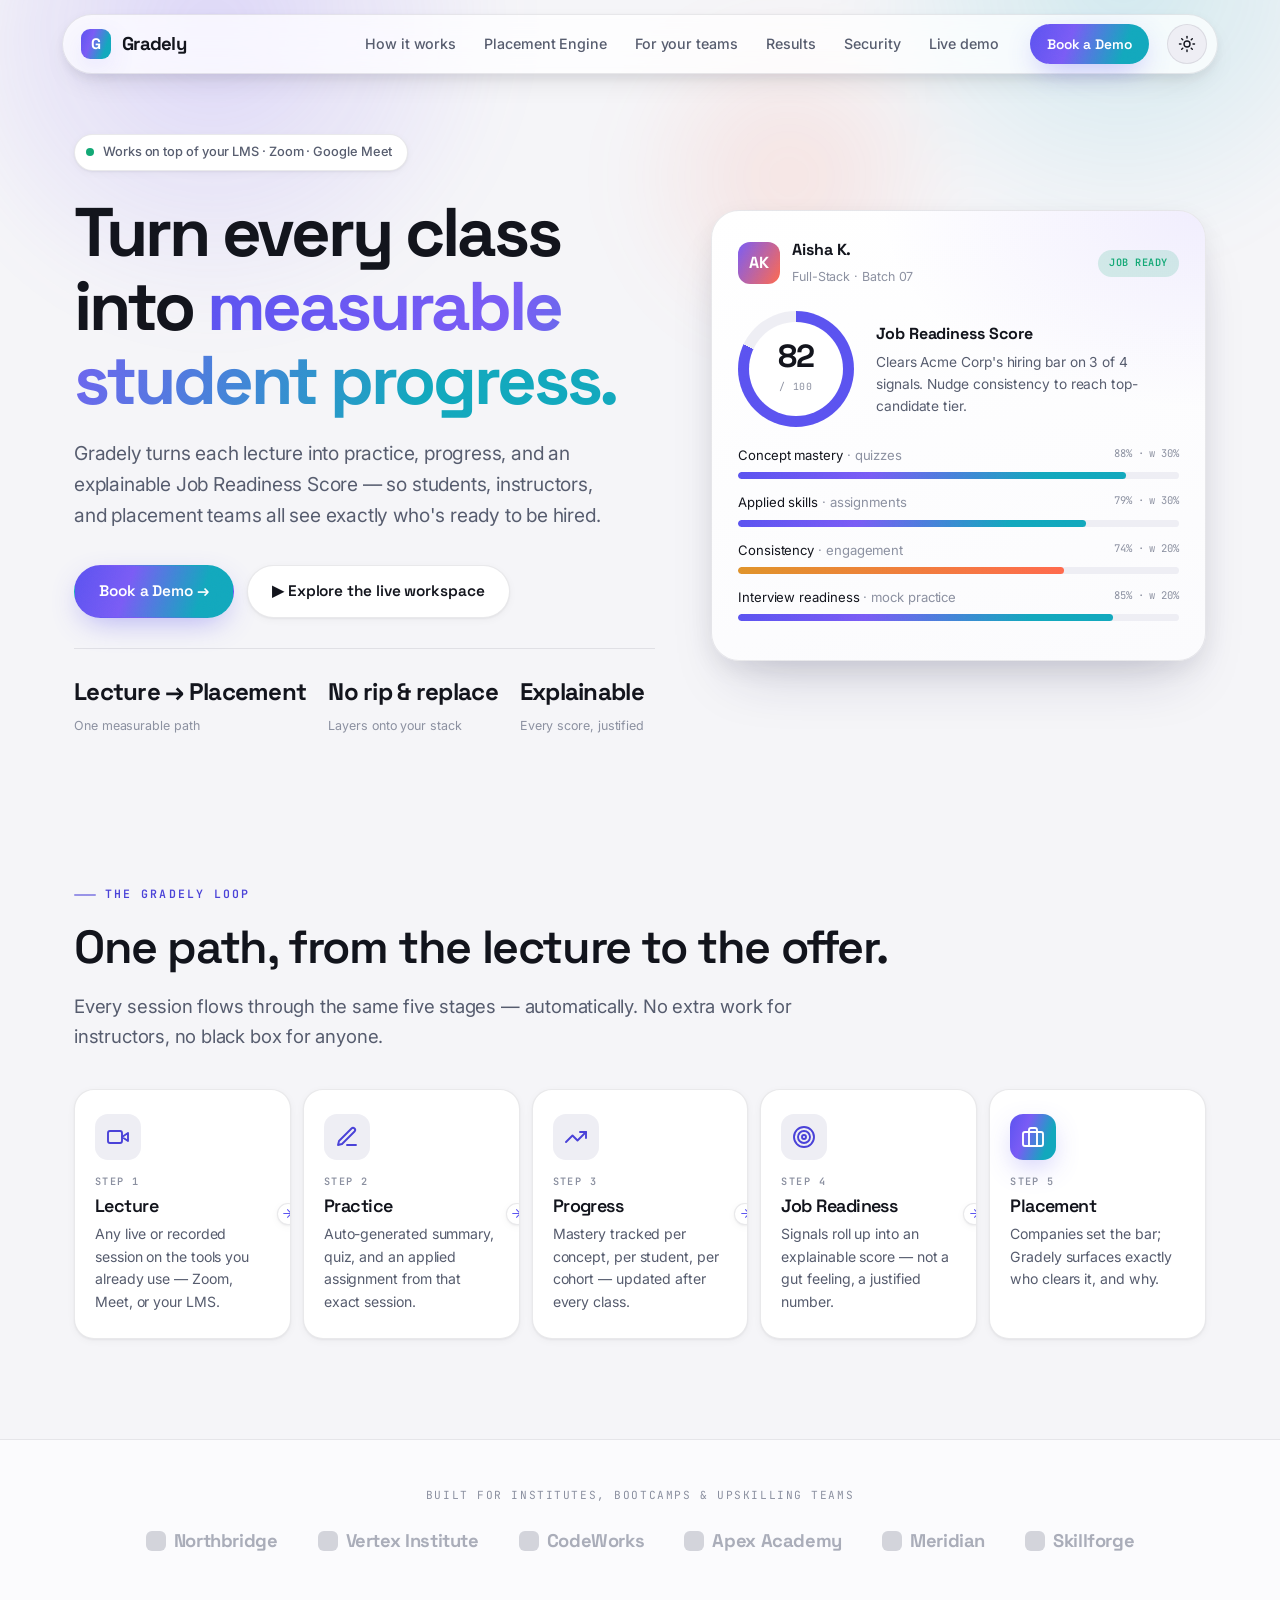
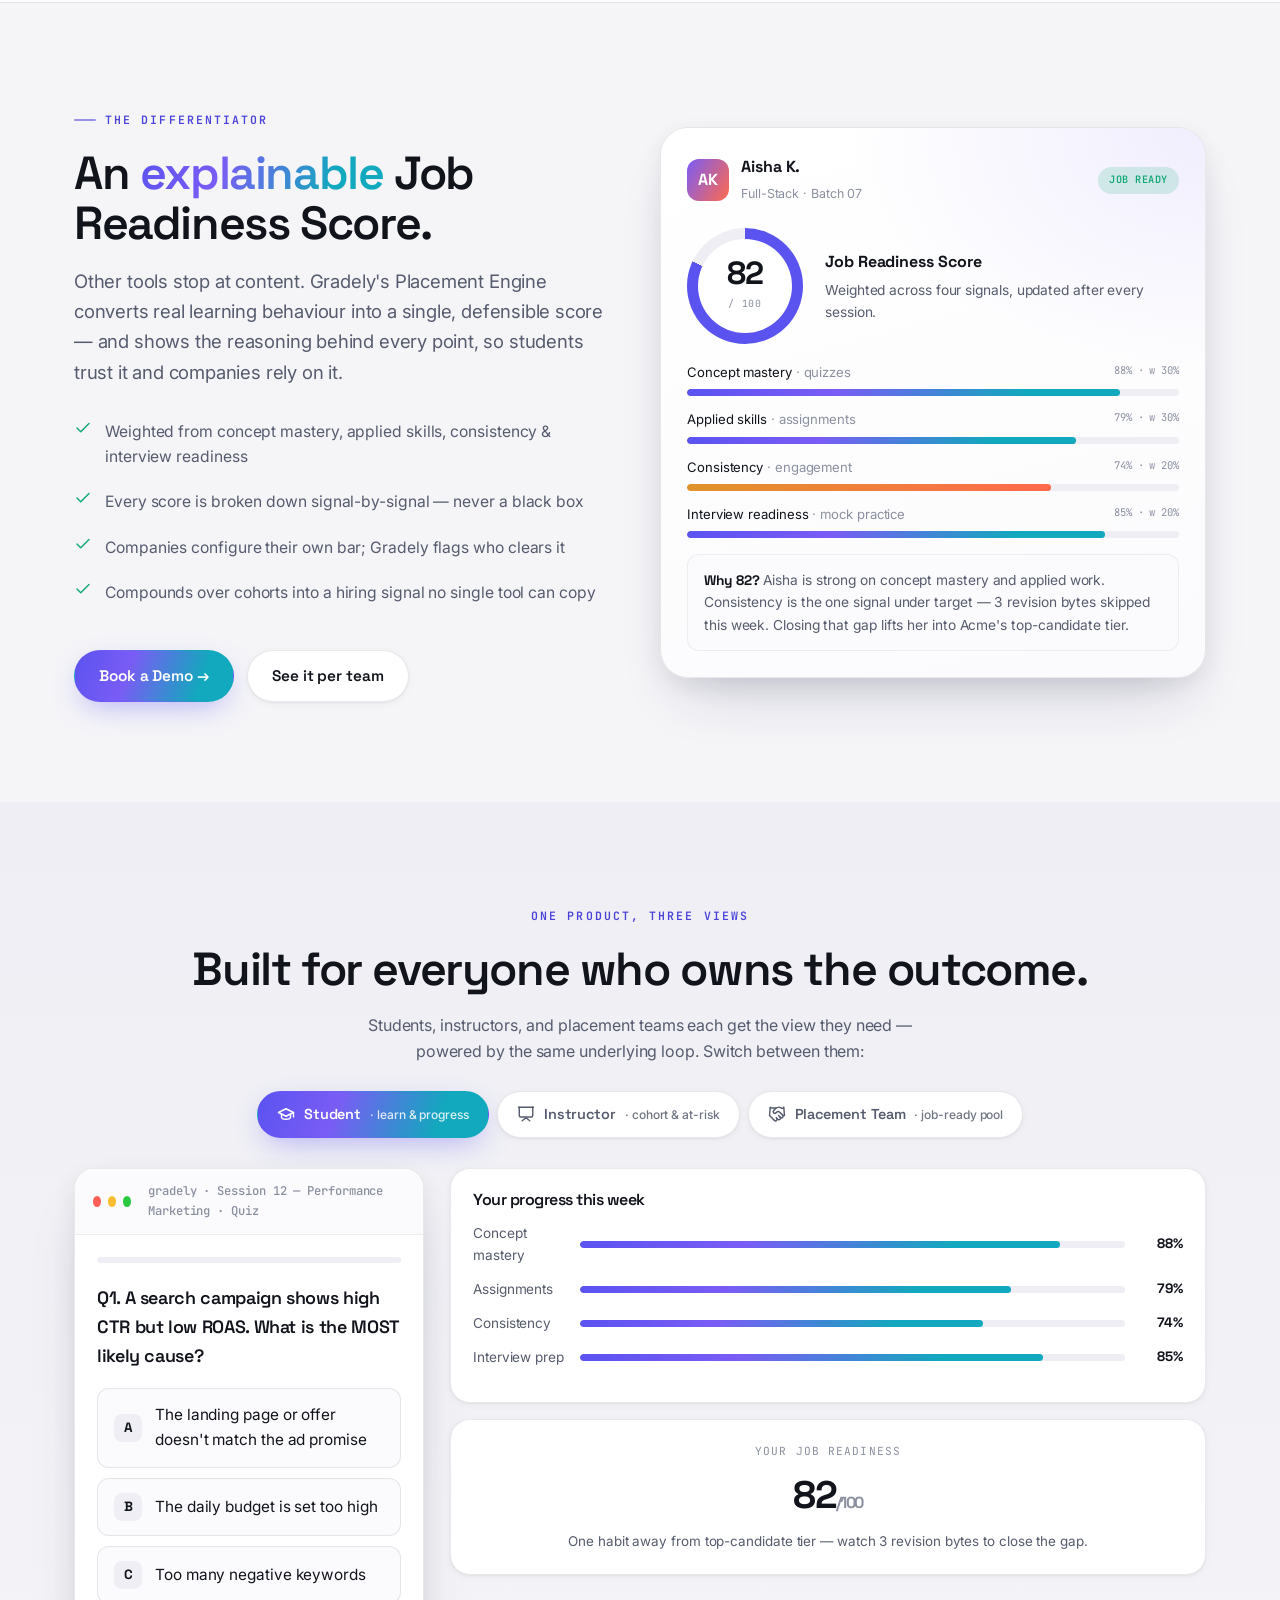
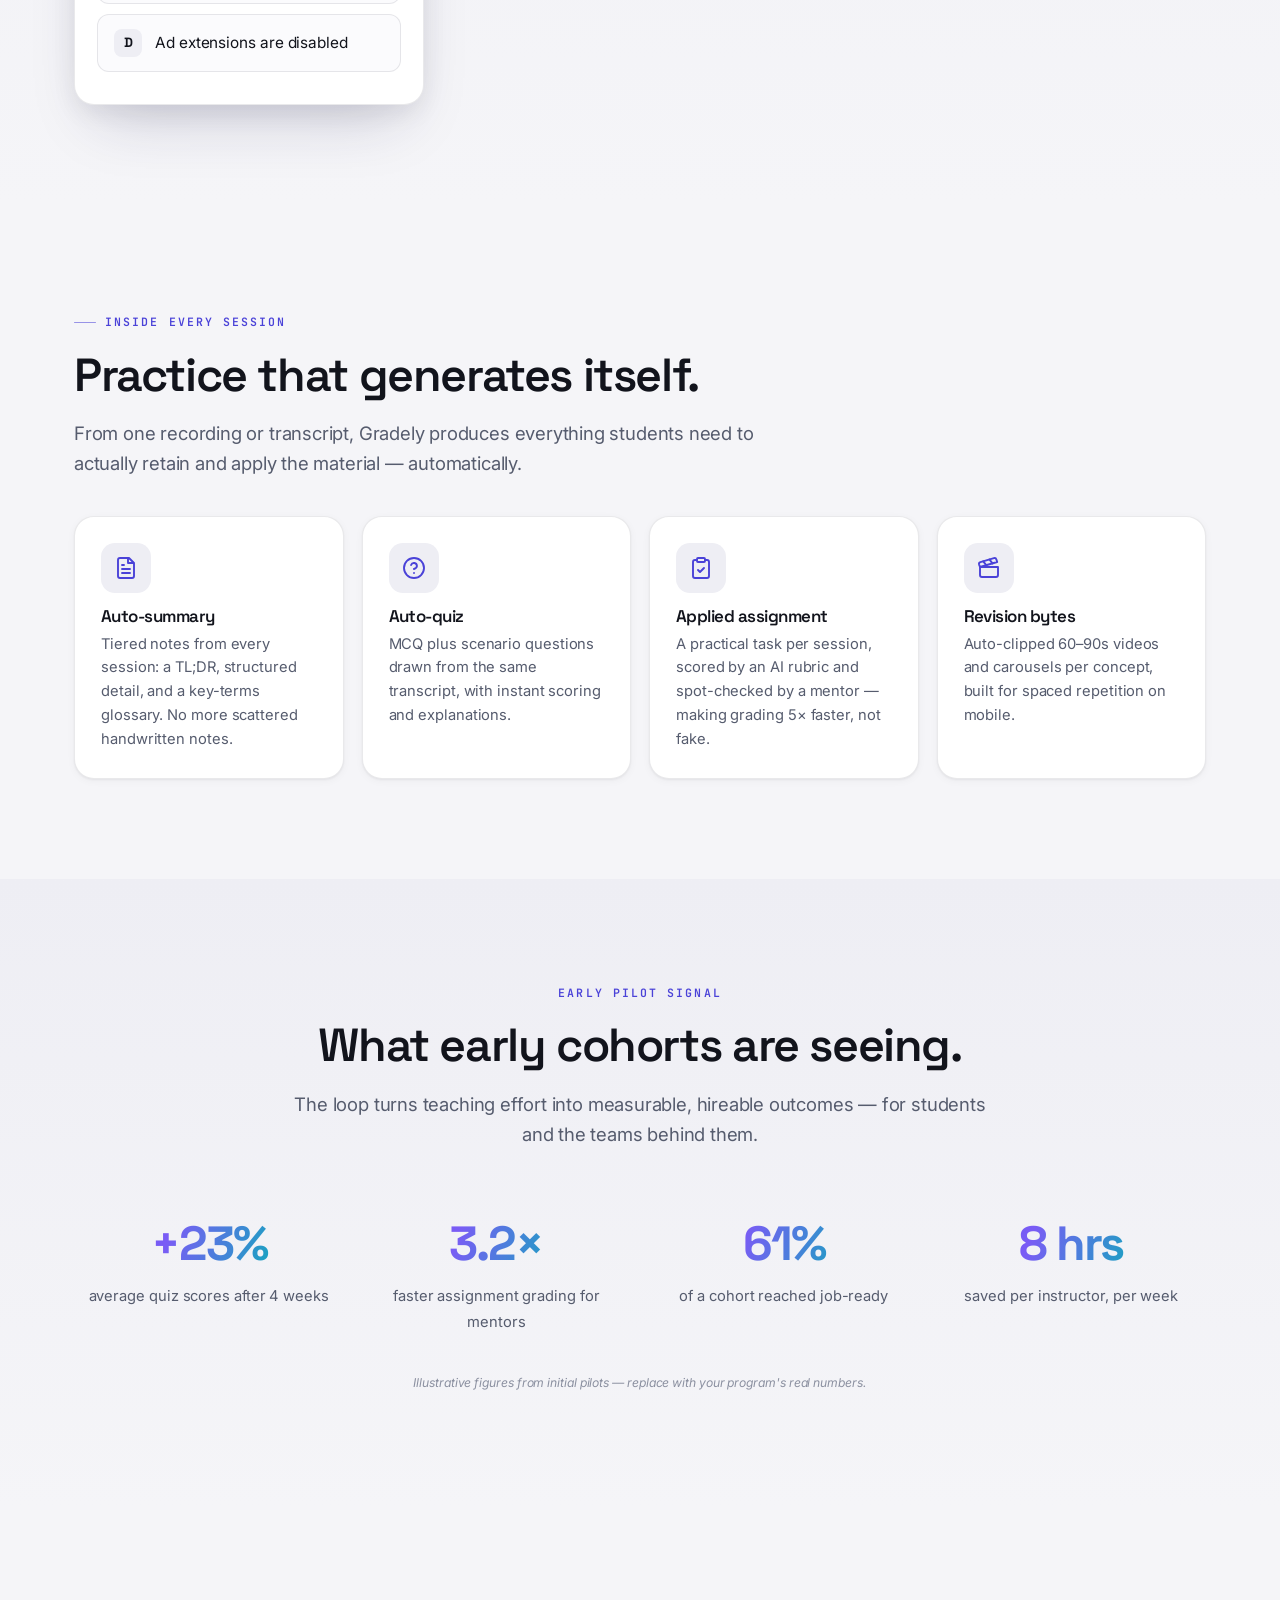
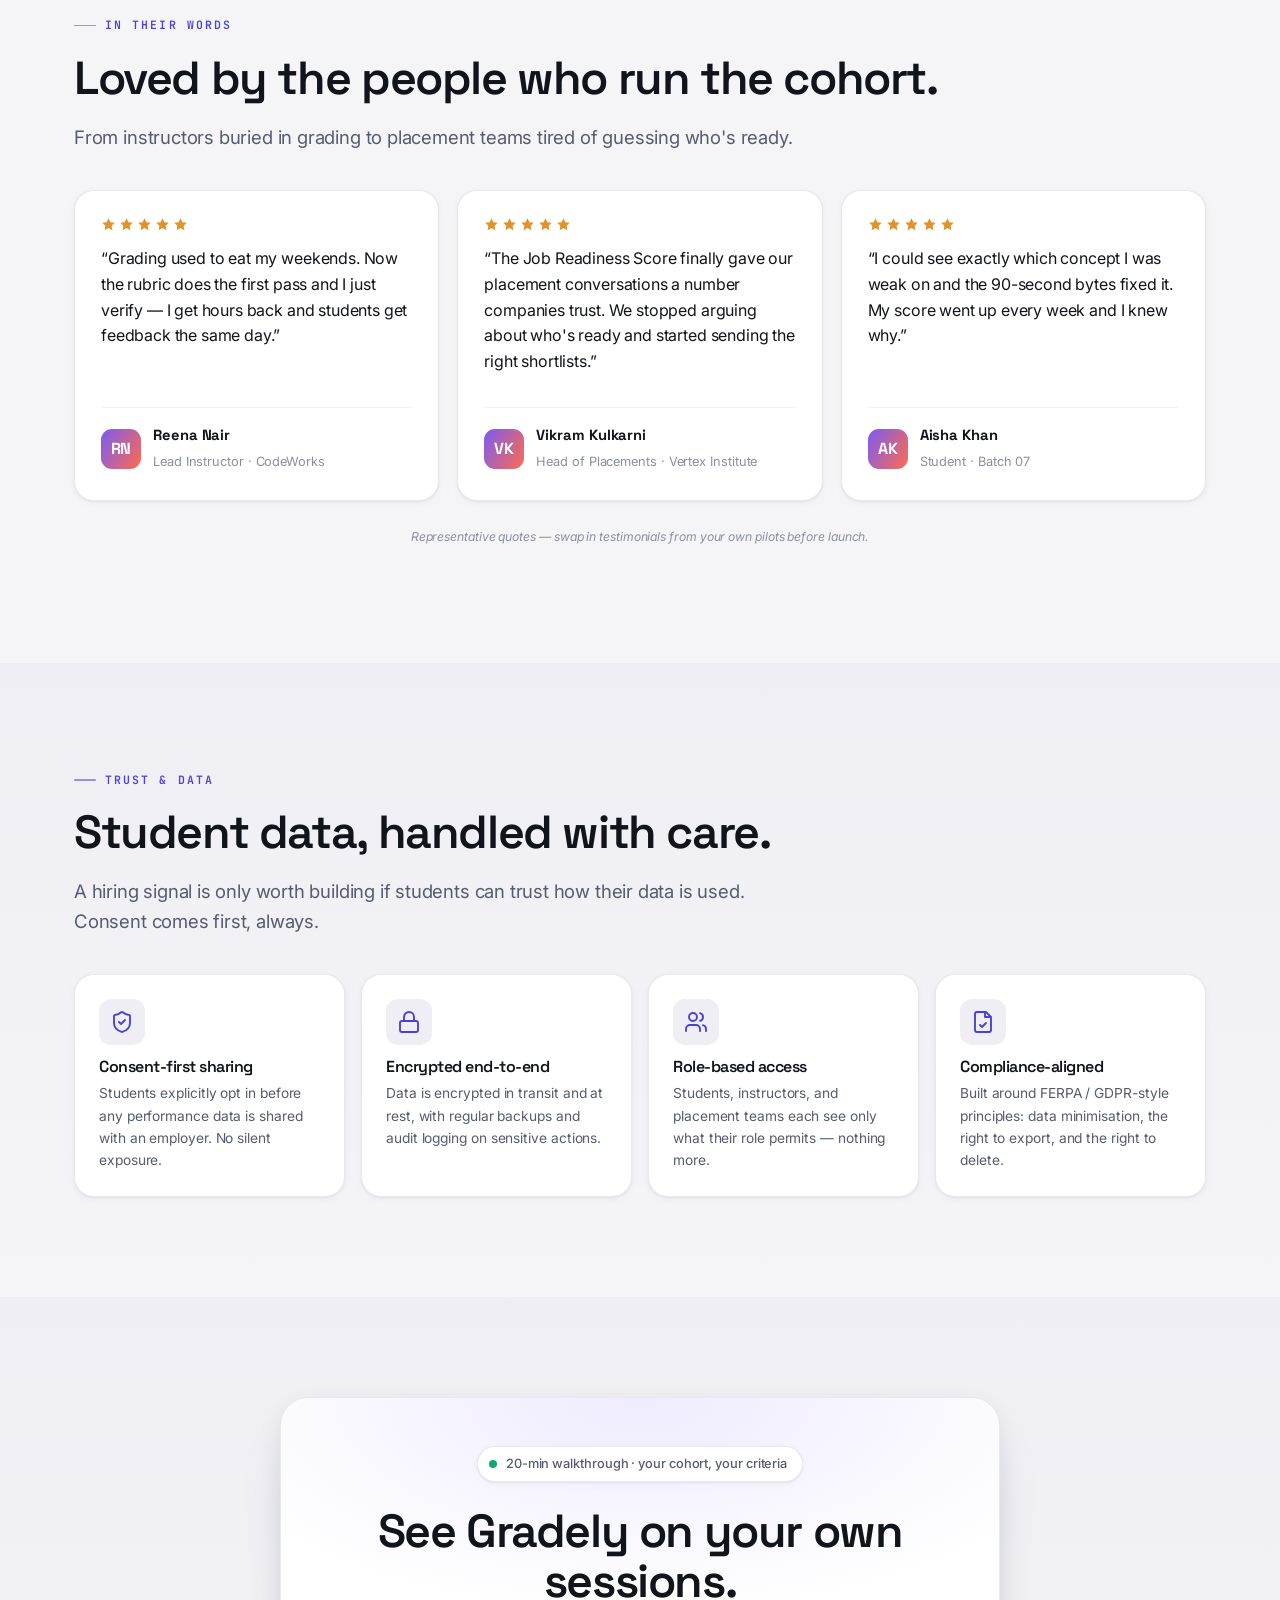
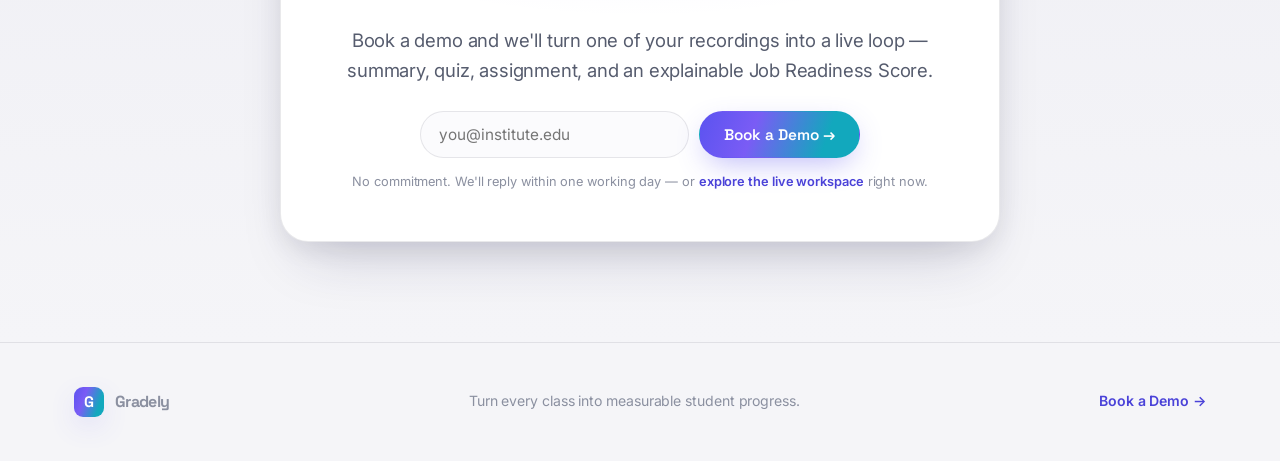
==== commit 71431b0f: "Add interactive product demo workspace (app/) with simulated data A client-facing, backend-free demo" ====
--- a/index.html
+++ b/index.html
@@ -448,6 +448,7 @@
       <a href="#teams">For your teams</a>
       <a href="#results">Results</a>
       <a href="#security">Security</a>
+      <a href="app/">Live demo</a>
     </div>
     <a href="#demo" class="nav-cta">Book a Demo</a>
     <button class="icon-btn" id="themeBtn" title="Toggle theme" aria-label="Toggle dark mode"><svg class="ico" style="width:18px;height:18px"><use href="#i-sun" id="themeUse"/></svg></button>
@@ -465,7 +466,7 @@
         <p class="lede">Gradely turns each lecture into practice, progress, and an explainable Job Readiness Score — so students, instructors, and placement teams all see exactly who's ready to be hired.</p>
         <div class="cta-row">
           <a href="#demo" class="btn btn-primary">Book a Demo →</a>
-          <a href="#journey" class="btn btn-ghost">See how it works</a>
+          <a href="app/" class="btn btn-ghost">▶ Explore the live workspace</a>
         </div>
         <div class="hero-mini">
           <div class="m"><b>Lecture → Placement</b><span>One measurable path</span></div>
@@ -753,7 +754,7 @@
         <input type="email" id="demoEmail" placeholder="you@institute.edu" required>
         <button type="submit" class="btn btn-primary">Book a Demo →</button>
       </form>
-      <div class="demo-note">No commitment. We'll reply within one working day.</div>
+      <div class="demo-note">No commitment. We'll reply within one working day — or <a href="app/" style="color:var(--brand-ink);font-weight:600">explore the live workspace</a> right now.</div>
     </div>
   </div>
 </section>
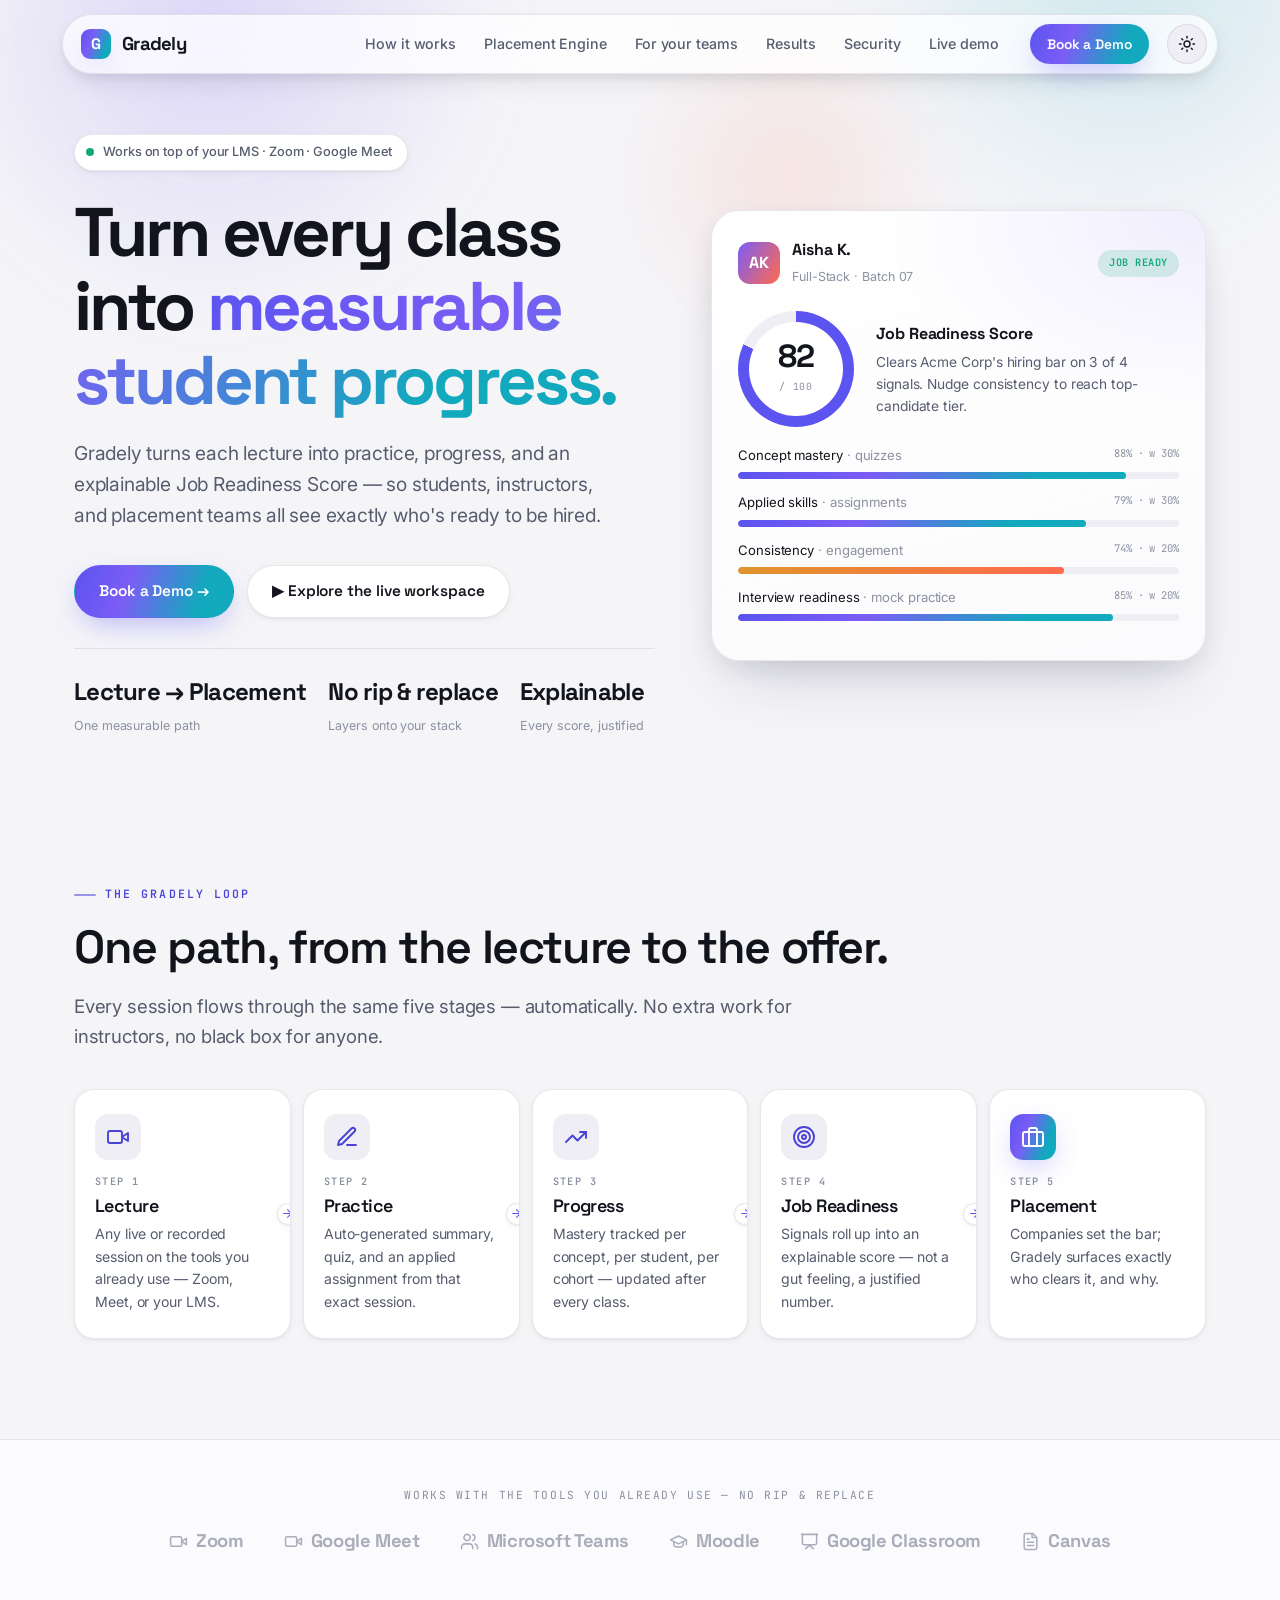
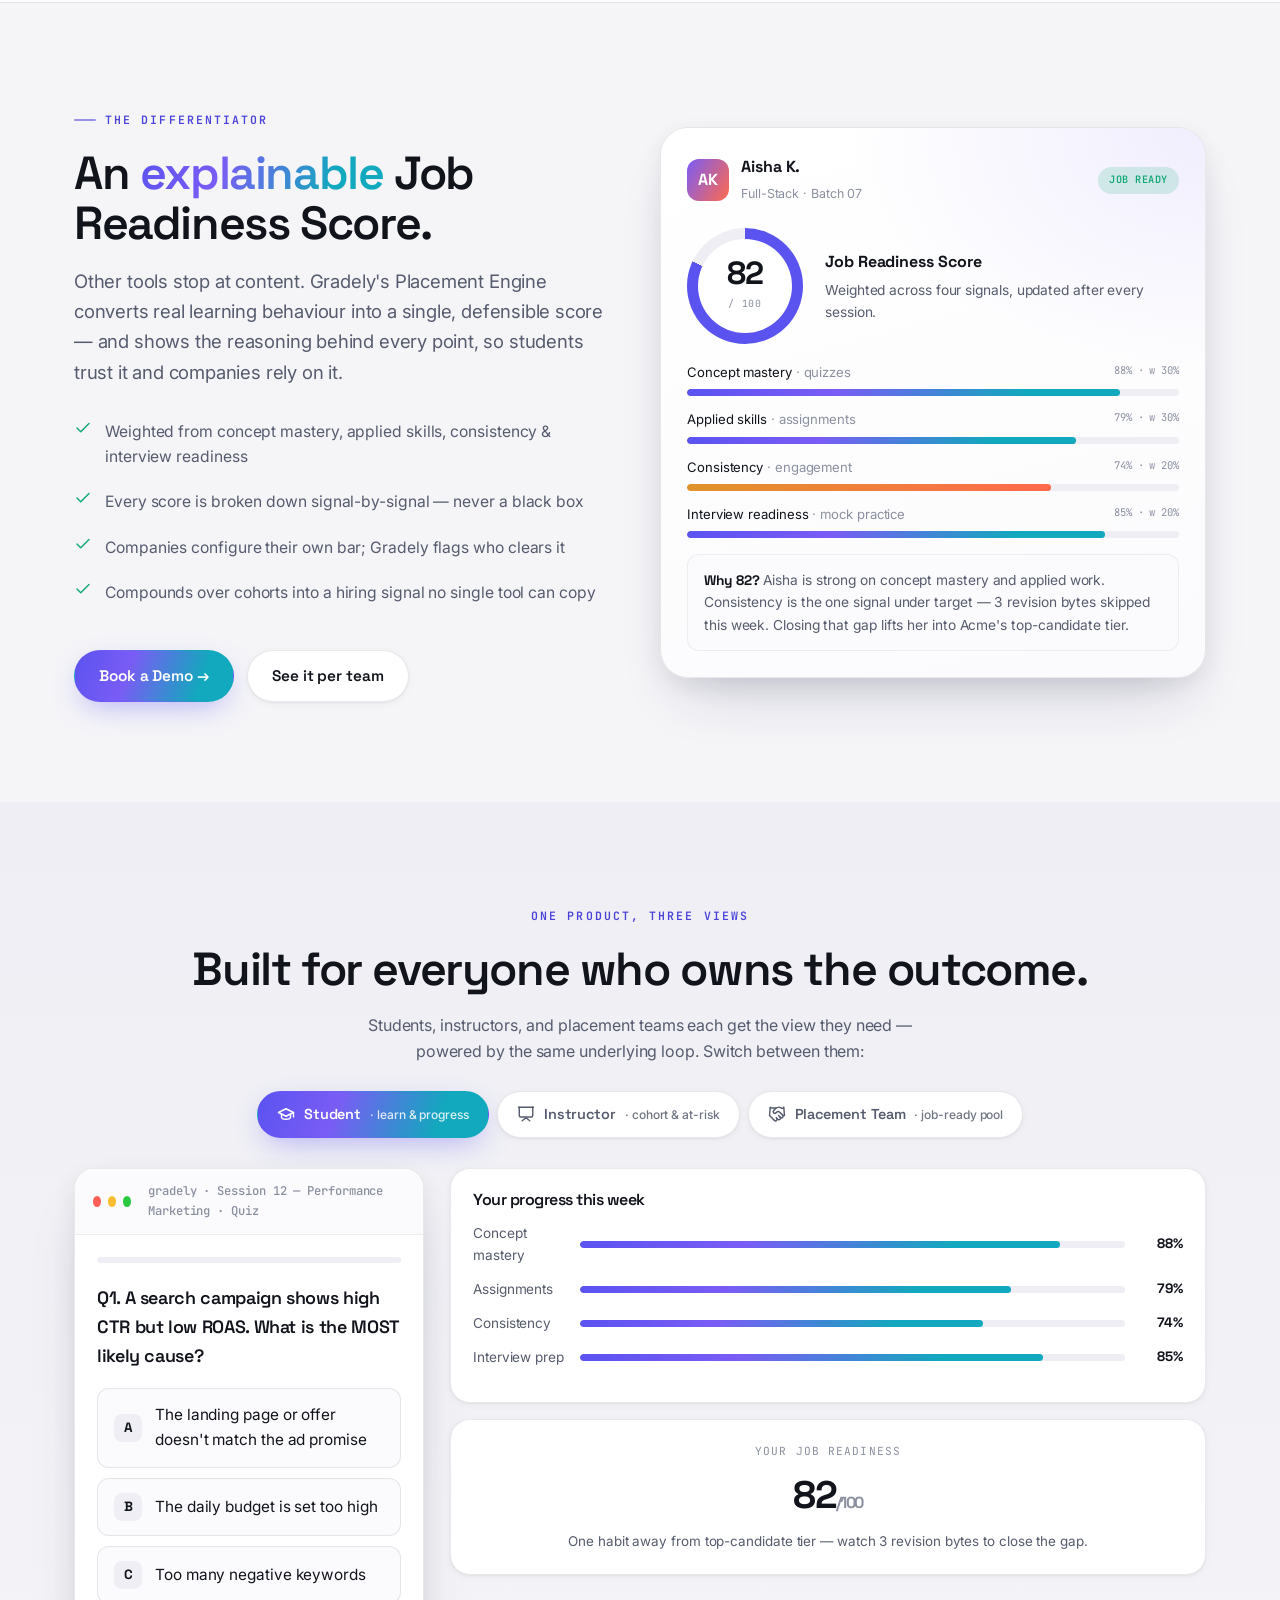
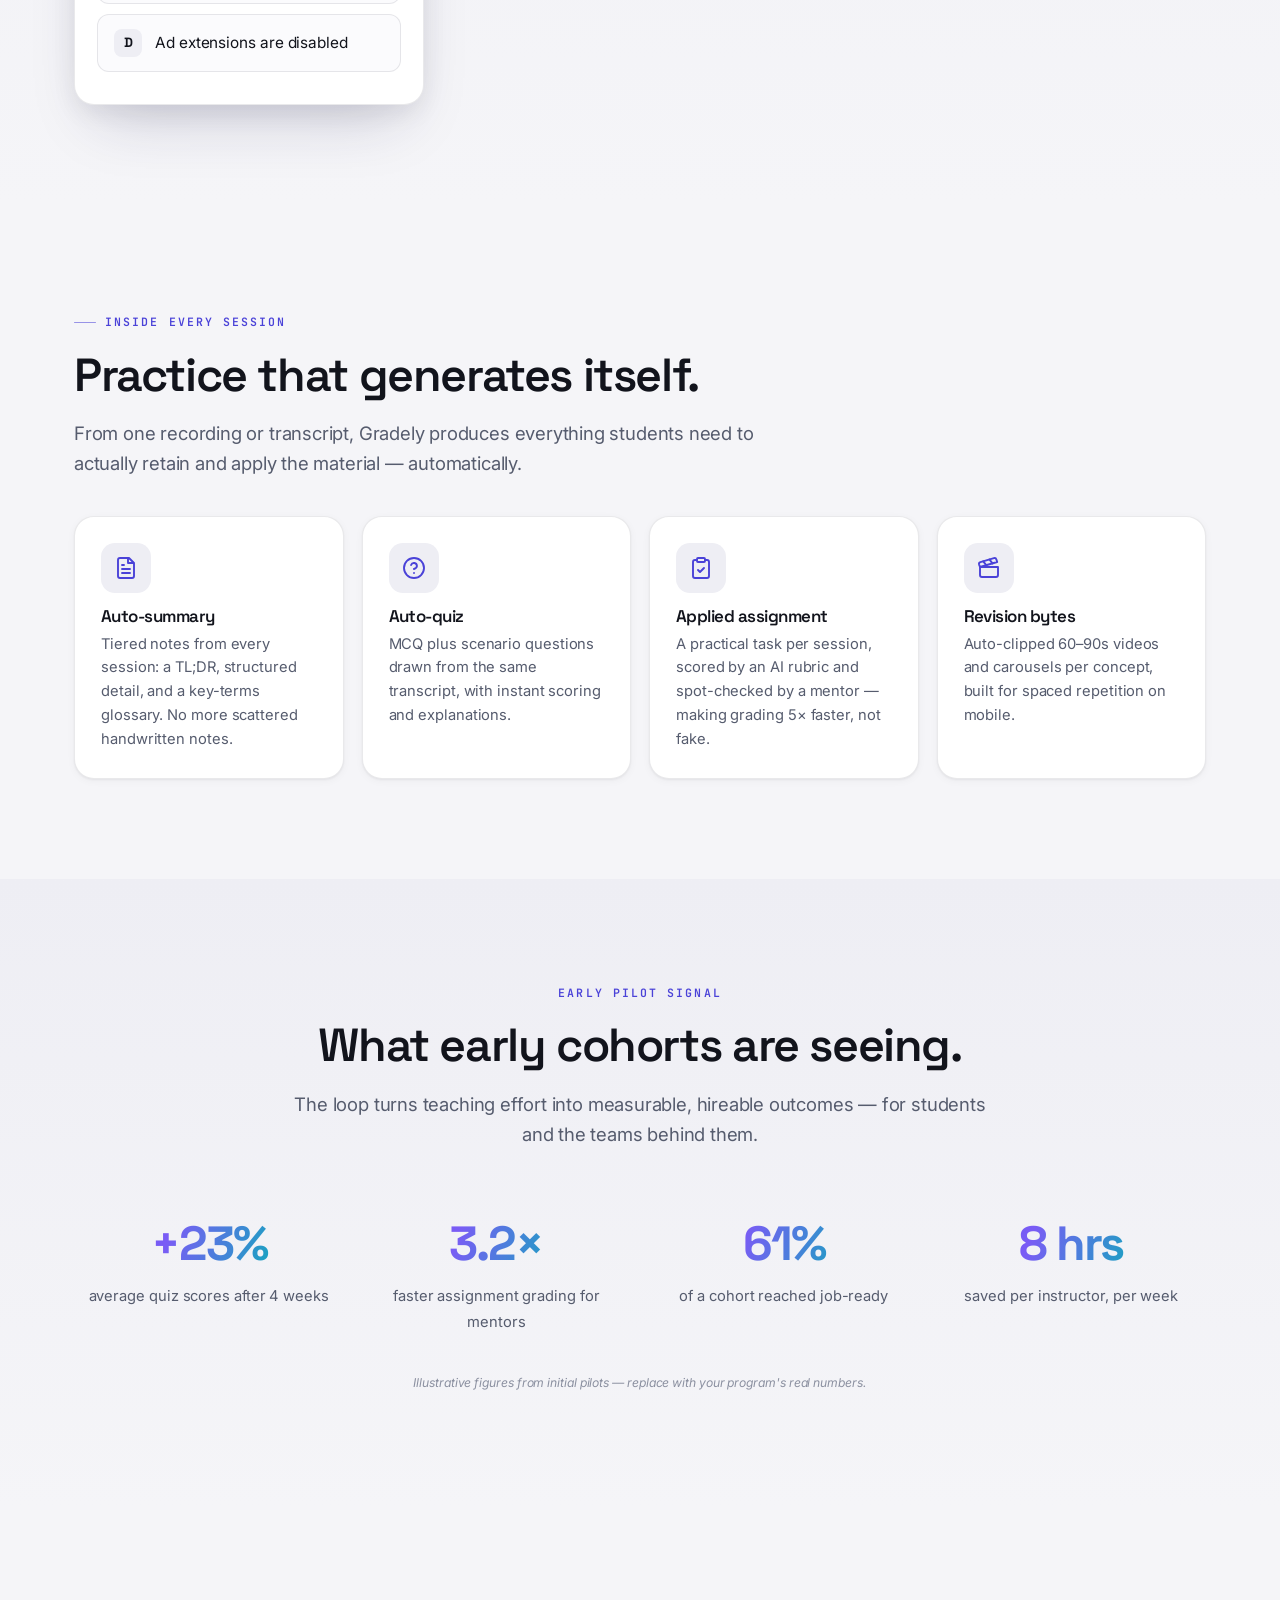
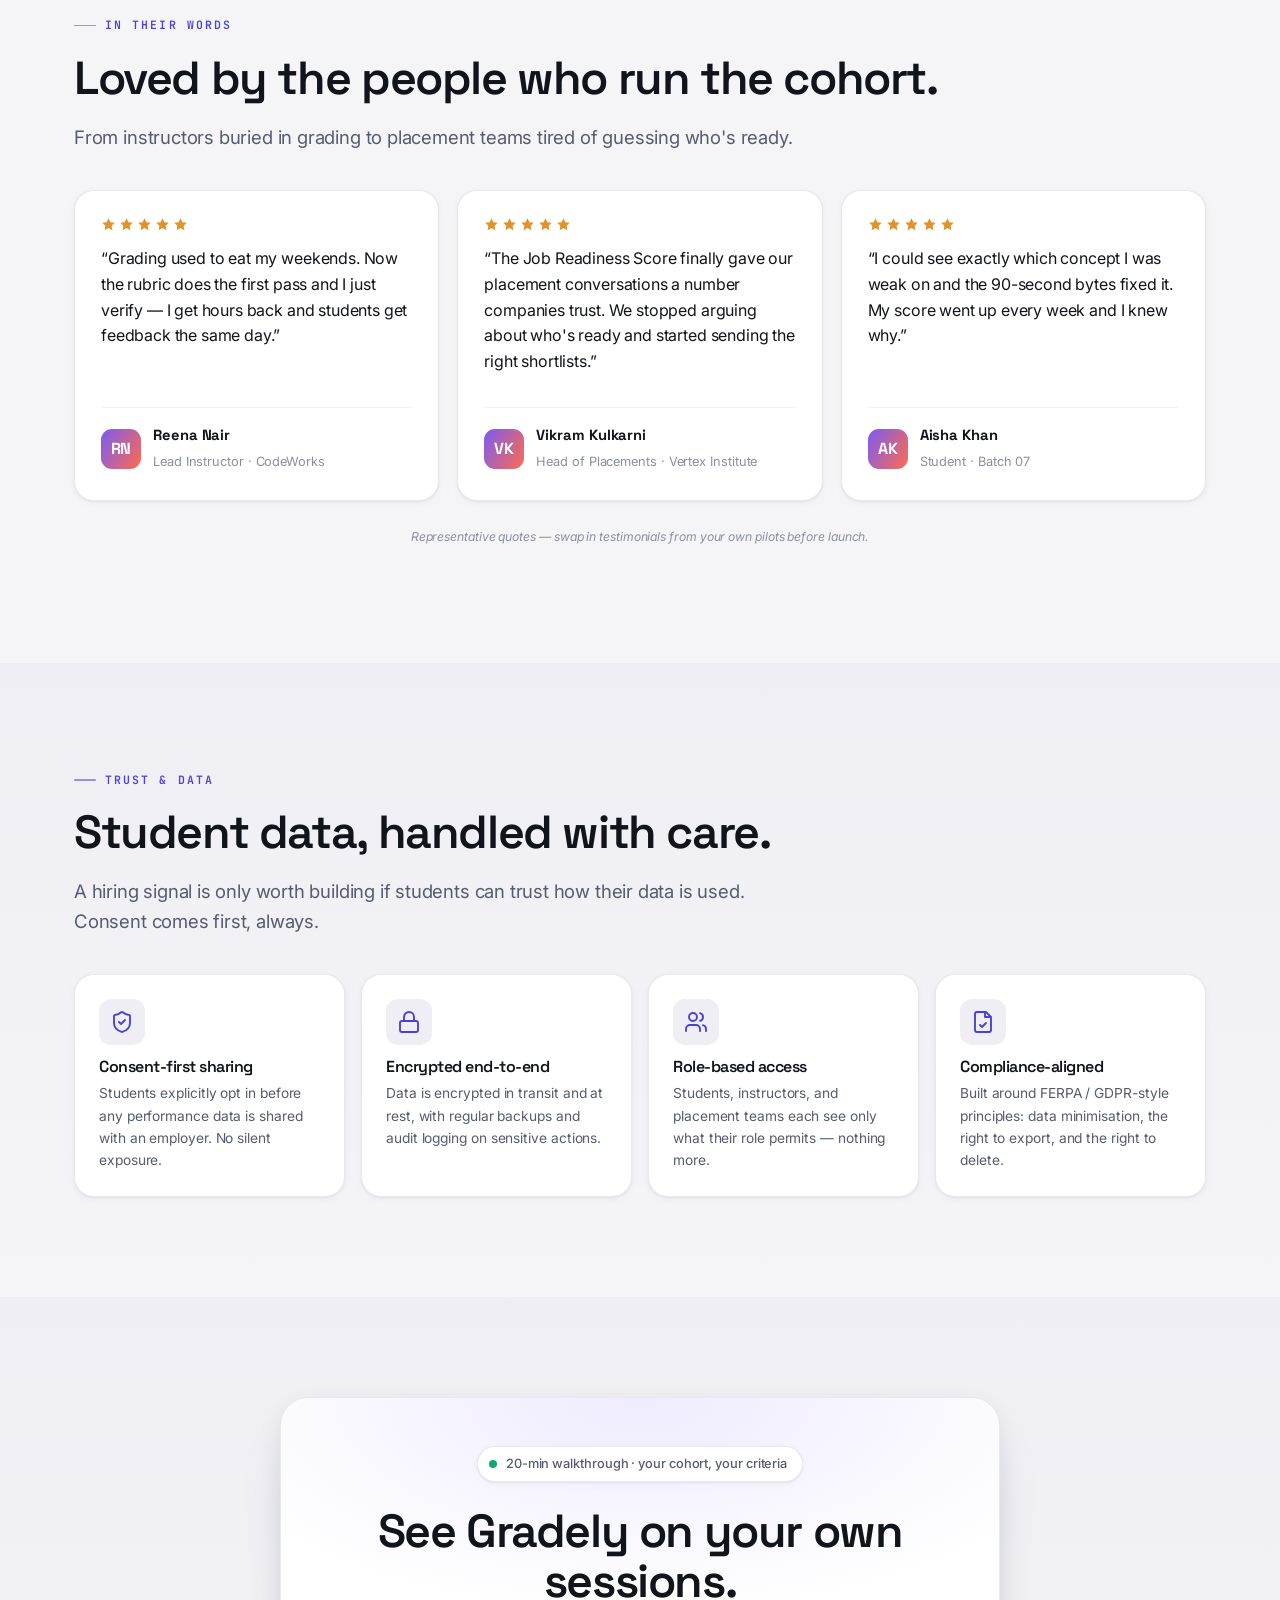
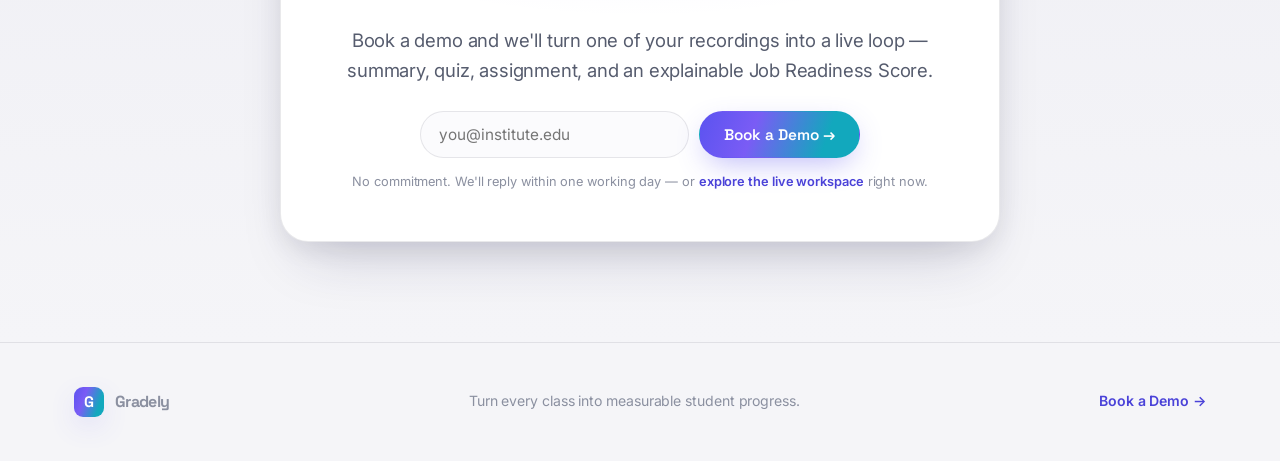
==== commit 25c19f13: "Reframe logo cloud as honest integration partners Replace fictional "trusted by" institute names wit" ====
--- a/index.html
+++ b/index.html
@@ -510,17 +510,17 @@
   </div>
 </section>
 
-<!-- LOGO CLOUD -->
+<!-- INTEGRATIONS -->
 <div class="logos-band">
   <div class="wrap">
-    <div class="logos-cap">Built for institutes, bootcamps &amp; upskilling teams</div>
+    <div class="logos-cap">Works with the tools you already use — no rip &amp; replace</div>
     <div class="logos">
-      <span class="lg"><span class="m"></span>Northbridge</span>
-      <span class="lg"><span class="m"></span>Vertex Institute</span>
-      <span class="lg"><span class="m"></span>CodeWorks</span>
-      <span class="lg"><span class="m"></span>Apex Academy</span>
-      <span class="lg"><span class="m"></span>Meridian</span>
-      <span class="lg"><span class="m"></span>Skillforge</span>
+      <span class="lg"><svg class="ico" style="width:19px;height:19px"><use href="#i-video"/></svg>Zoom</span>
+      <span class="lg"><svg class="ico" style="width:19px;height:19px"><use href="#i-video"/></svg>Google Meet</span>
+      <span class="lg"><svg class="ico" style="width:19px;height:19px"><use href="#i-users"/></svg>Microsoft Teams</span>
+      <span class="lg"><svg class="ico" style="width:19px;height:19px"><use href="#i-grad"/></svg>Moodle</span>
+      <span class="lg"><svg class="ico" style="width:19px;height:19px"><use href="#i-presentation"/></svg>Google Classroom</span>
+      <span class="lg"><svg class="ico" style="width:19px;height:19px"><use href="#i-filetext"/></svg>Canvas</span>
     </div>
   </div>
 </div>
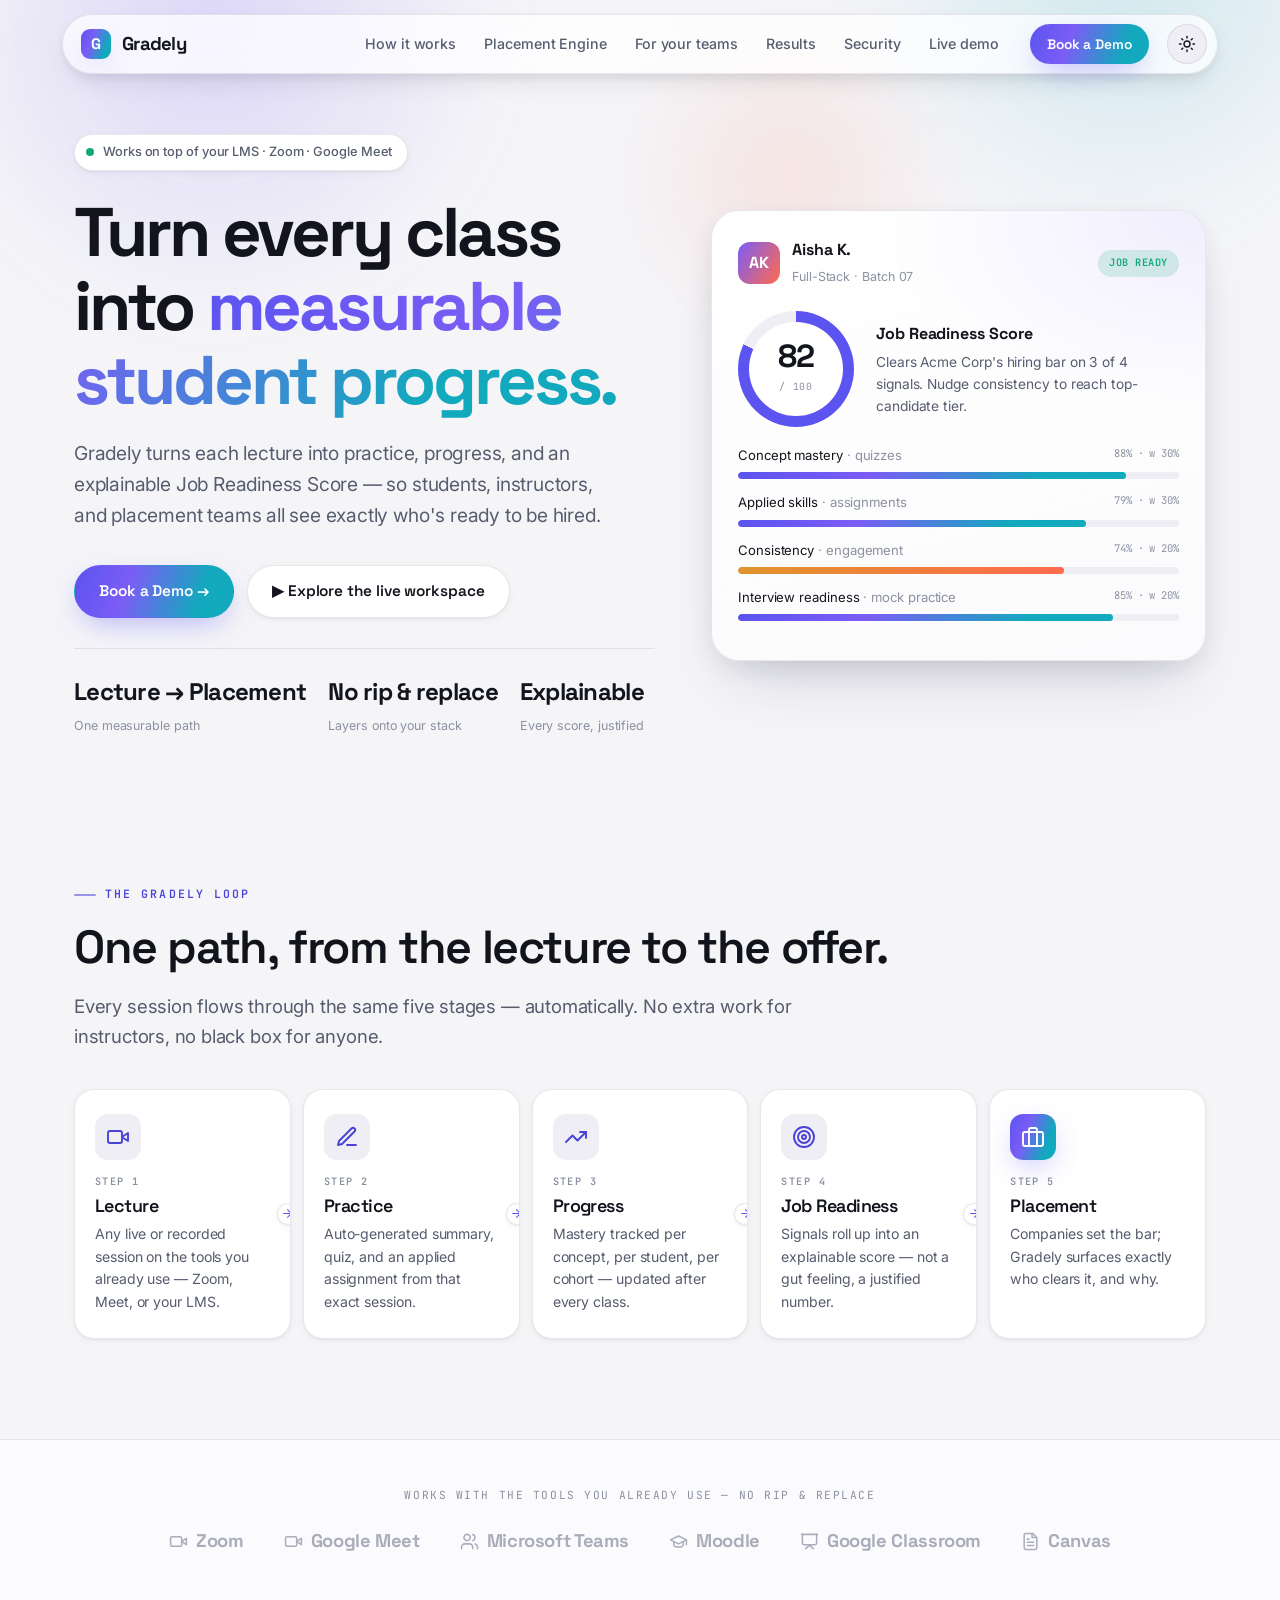
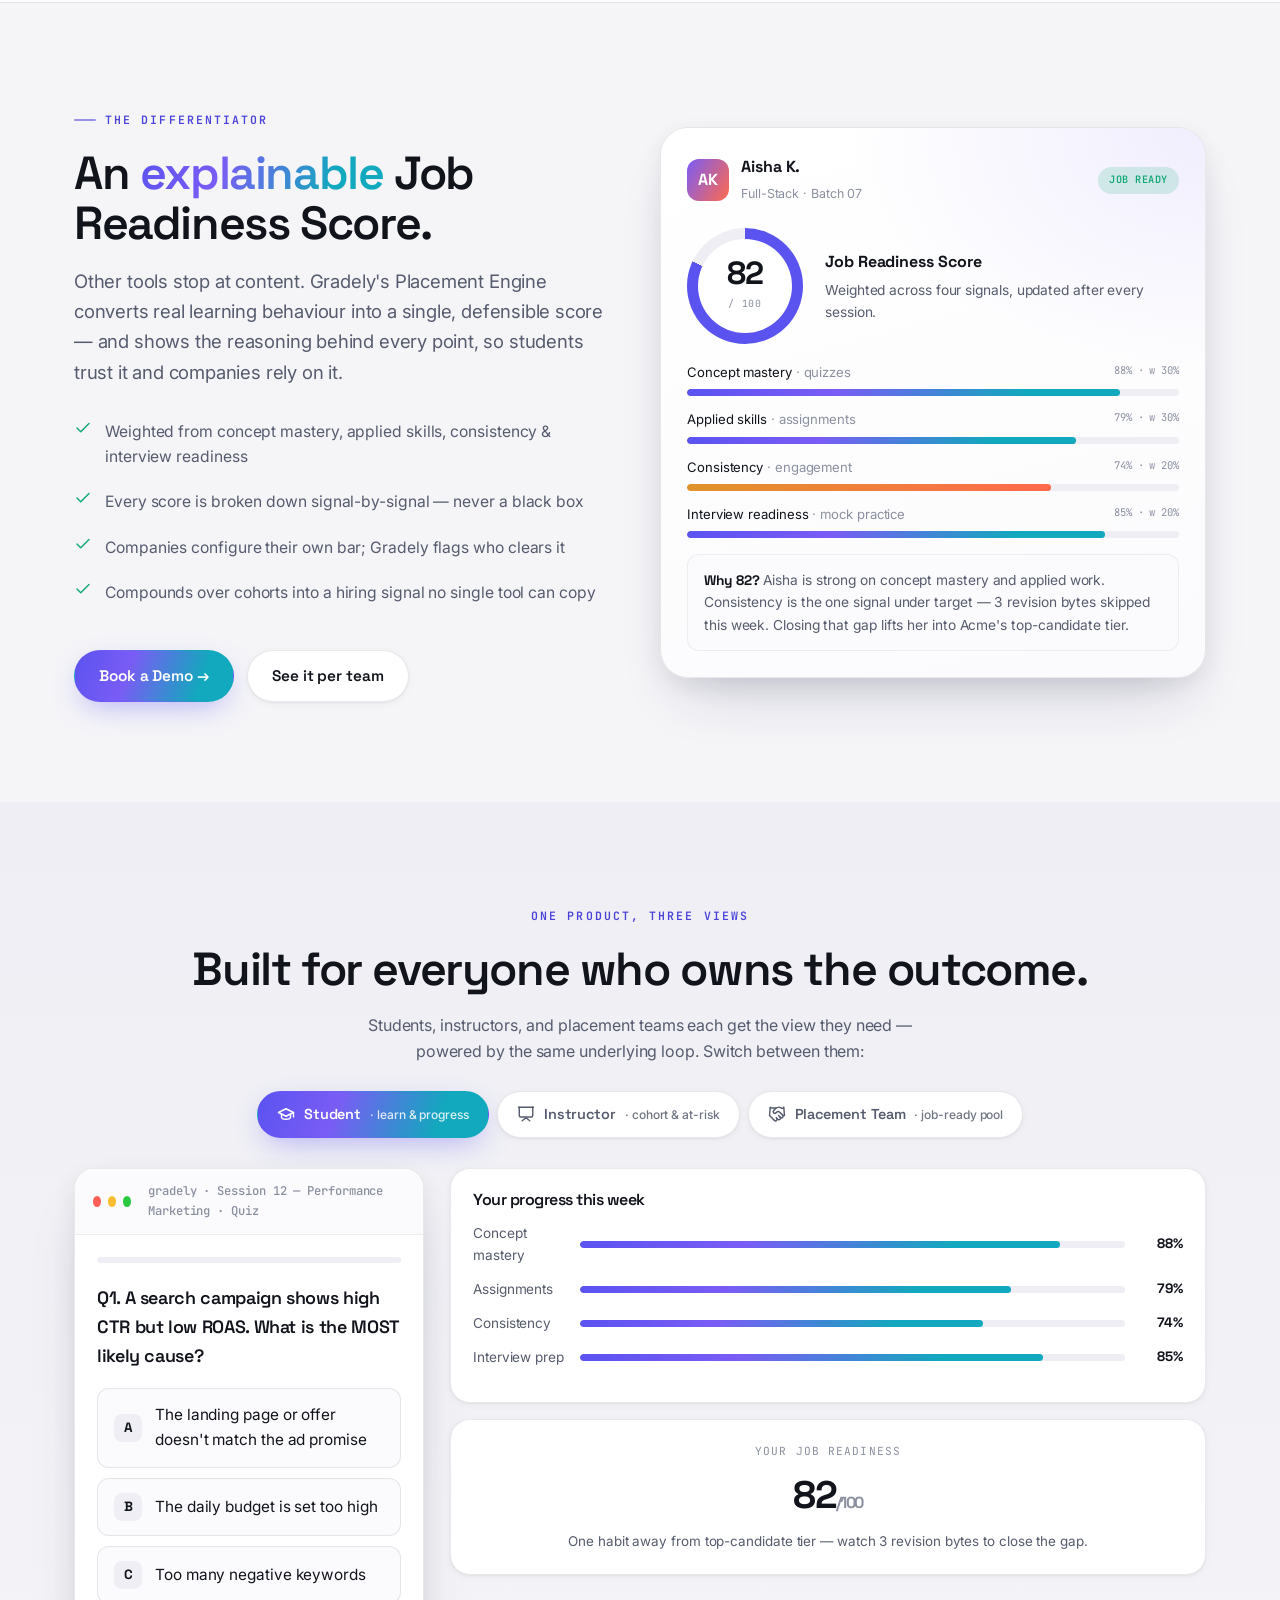
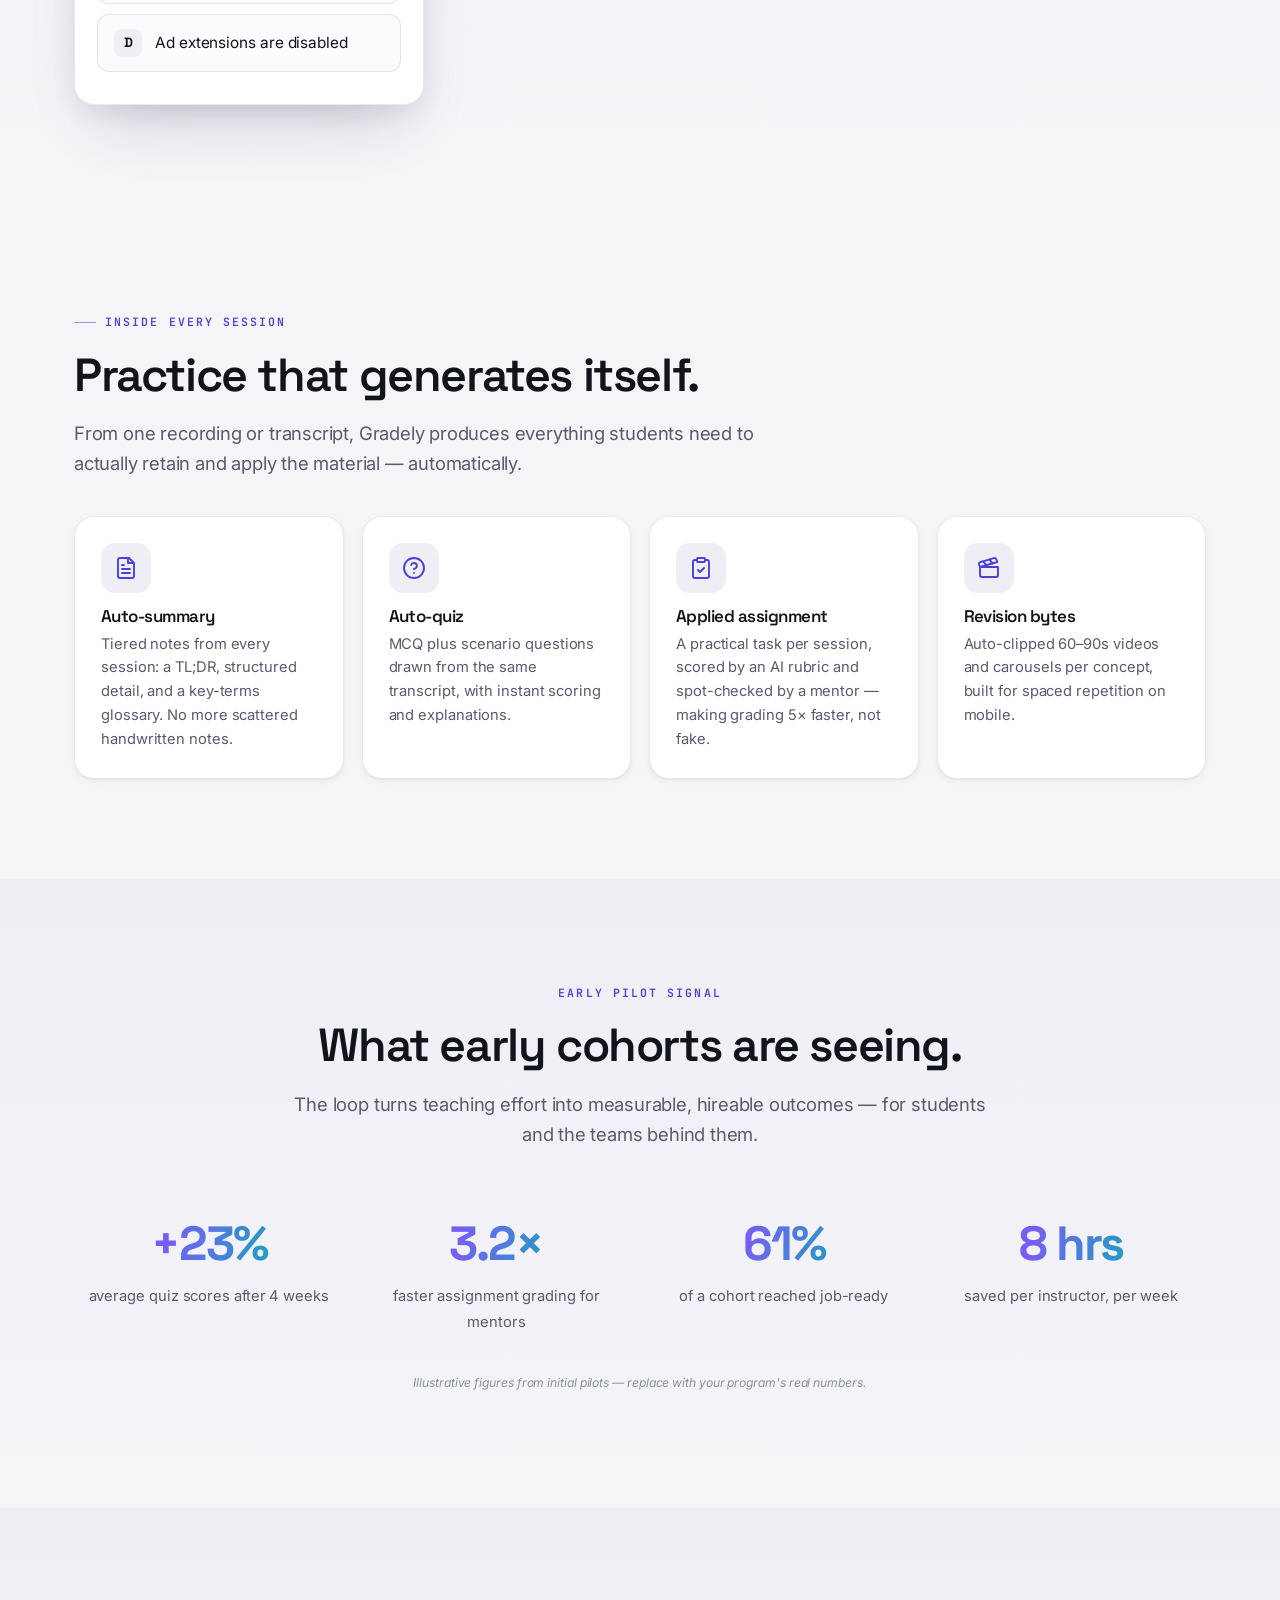
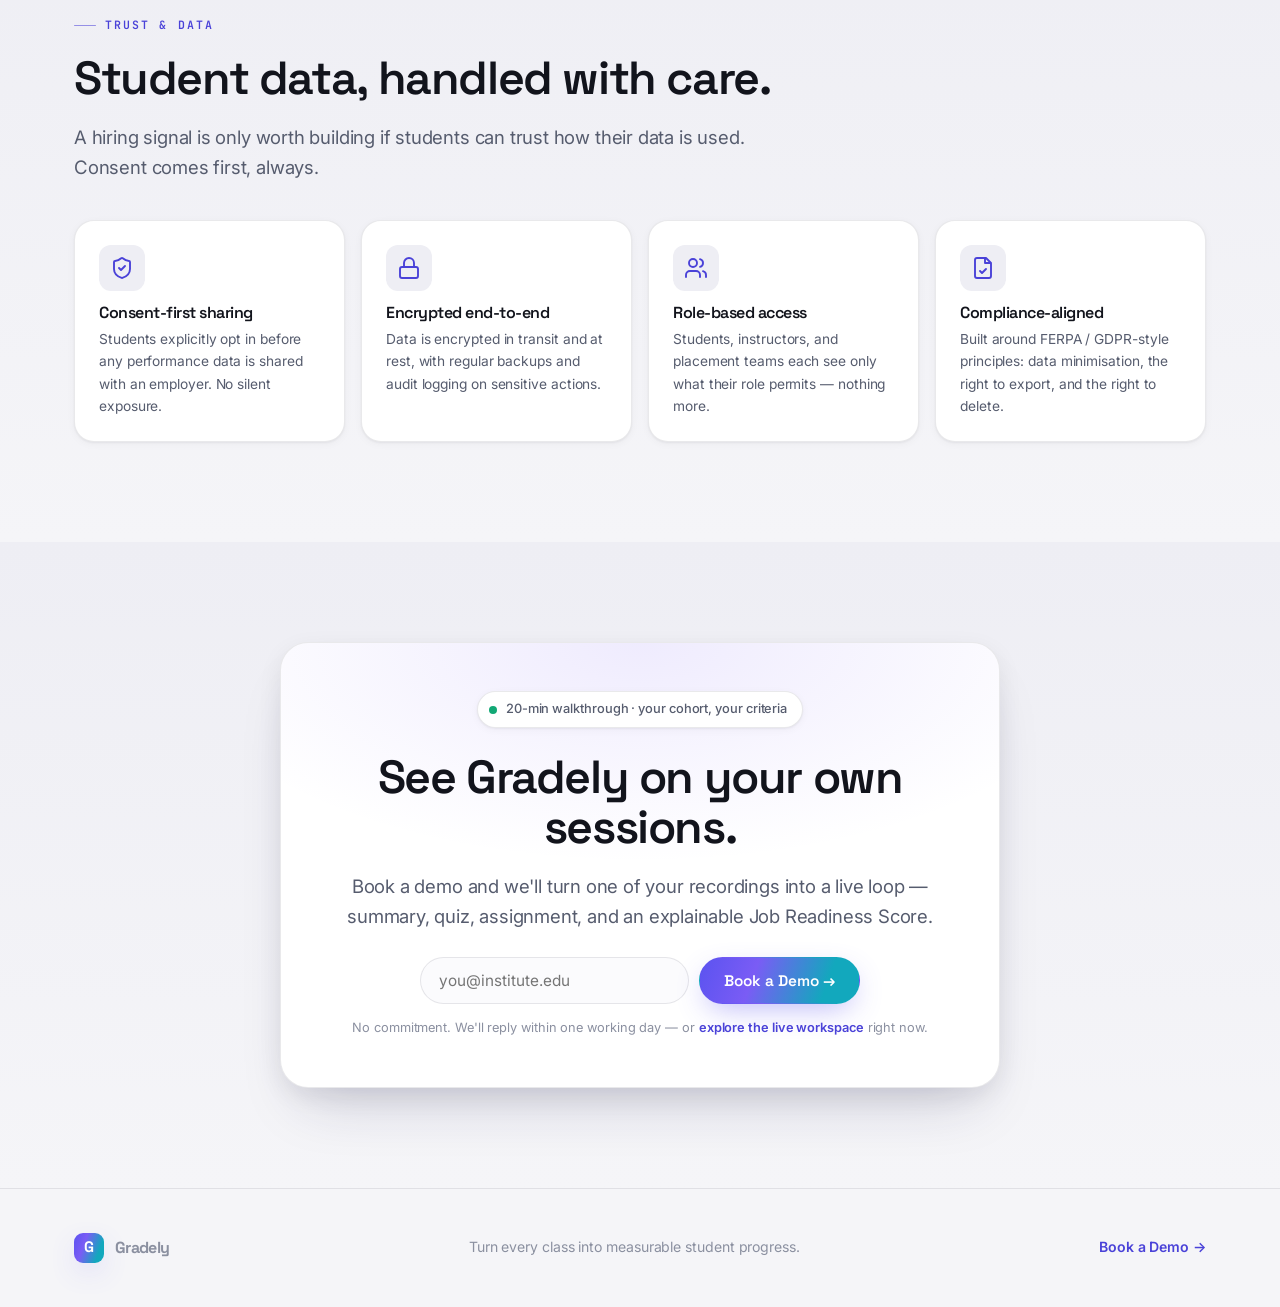
==== commit f1f4ffc7: "Remove testimonials section until real quotes are available Drops the placeholder testimonials rathe" ====
--- a/index.html
+++ b/index.html
@@ -701,33 +701,6 @@
   </div>
 </section>
 
-<!-- TESTIMONIALS -->
-<section id="testimonials">
-  <div class="wrap">
-    <span class="eyebrow reveal">In their words</span>
-    <h2 class="reveal">Loved by the people who run the cohort.</h2>
-    <p class="lede reveal" style="margin-bottom:38px">From instructors buried in grading to placement teams tired of guessing who's ready.</p>
-    <div class="tcards">
-      <div class="tcard reveal">
-        <div class="stars" aria-label="5 out of 5 stars"><svg class="ico ico-fill"><use href="#i-star"/></svg><svg class="ico ico-fill"><use href="#i-star"/></svg><svg class="ico ico-fill"><use href="#i-star"/></svg><svg class="ico ico-fill"><use href="#i-star"/></svg><svg class="ico ico-fill"><use href="#i-star"/></svg></div>
-        <p>“Grading used to eat my weekends. Now the rubric does the first pass and I just verify — I get hours back and students get feedback the same day.”</p>
-        <div class="who"><div class="av">RN</div><div><b>Reena Nair</b><span>Lead Instructor · CodeWorks</span></div></div>
-      </div>
-      <div class="tcard reveal">
-        <div class="stars" aria-label="5 out of 5 stars"><svg class="ico ico-fill"><use href="#i-star"/></svg><svg class="ico ico-fill"><use href="#i-star"/></svg><svg class="ico ico-fill"><use href="#i-star"/></svg><svg class="ico ico-fill"><use href="#i-star"/></svg><svg class="ico ico-fill"><use href="#i-star"/></svg></div>
-        <p>“The Job Readiness Score finally gave our placement conversations a number companies trust. We stopped arguing about who's ready and started sending the right shortlists.”</p>
-        <div class="who"><div class="av">VK</div><div><b>Vikram Kulkarni</b><span>Head of Placements · Vertex Institute</span></div></div>
-      </div>
-      <div class="tcard reveal">
-        <div class="stars" aria-label="5 out of 5 stars"><svg class="ico ico-fill"><use href="#i-star"/></svg><svg class="ico ico-fill"><use href="#i-star"/></svg><svg class="ico ico-fill"><use href="#i-star"/></svg><svg class="ico ico-fill"><use href="#i-star"/></svg><svg class="ico ico-fill"><use href="#i-star"/></svg></div>
-        <p>“I could see exactly which concept I was weak on and the 90-second bytes fixed it. My score went up every week and I knew why.”</p>
-        <div class="who"><div class="av">AK</div><div><b>Aisha Khan</b><span>Student · Batch 07</span></div></div>
-      </div>
-    </div>
-    <p class="disclaim reveal">Representative quotes — swap in testimonials from your own pilots before launch.</p>
-  </div>
-</section>
-
 <!-- SECURITY -->
 <section id="security" class="section-alt">
   <div class="wrap">
